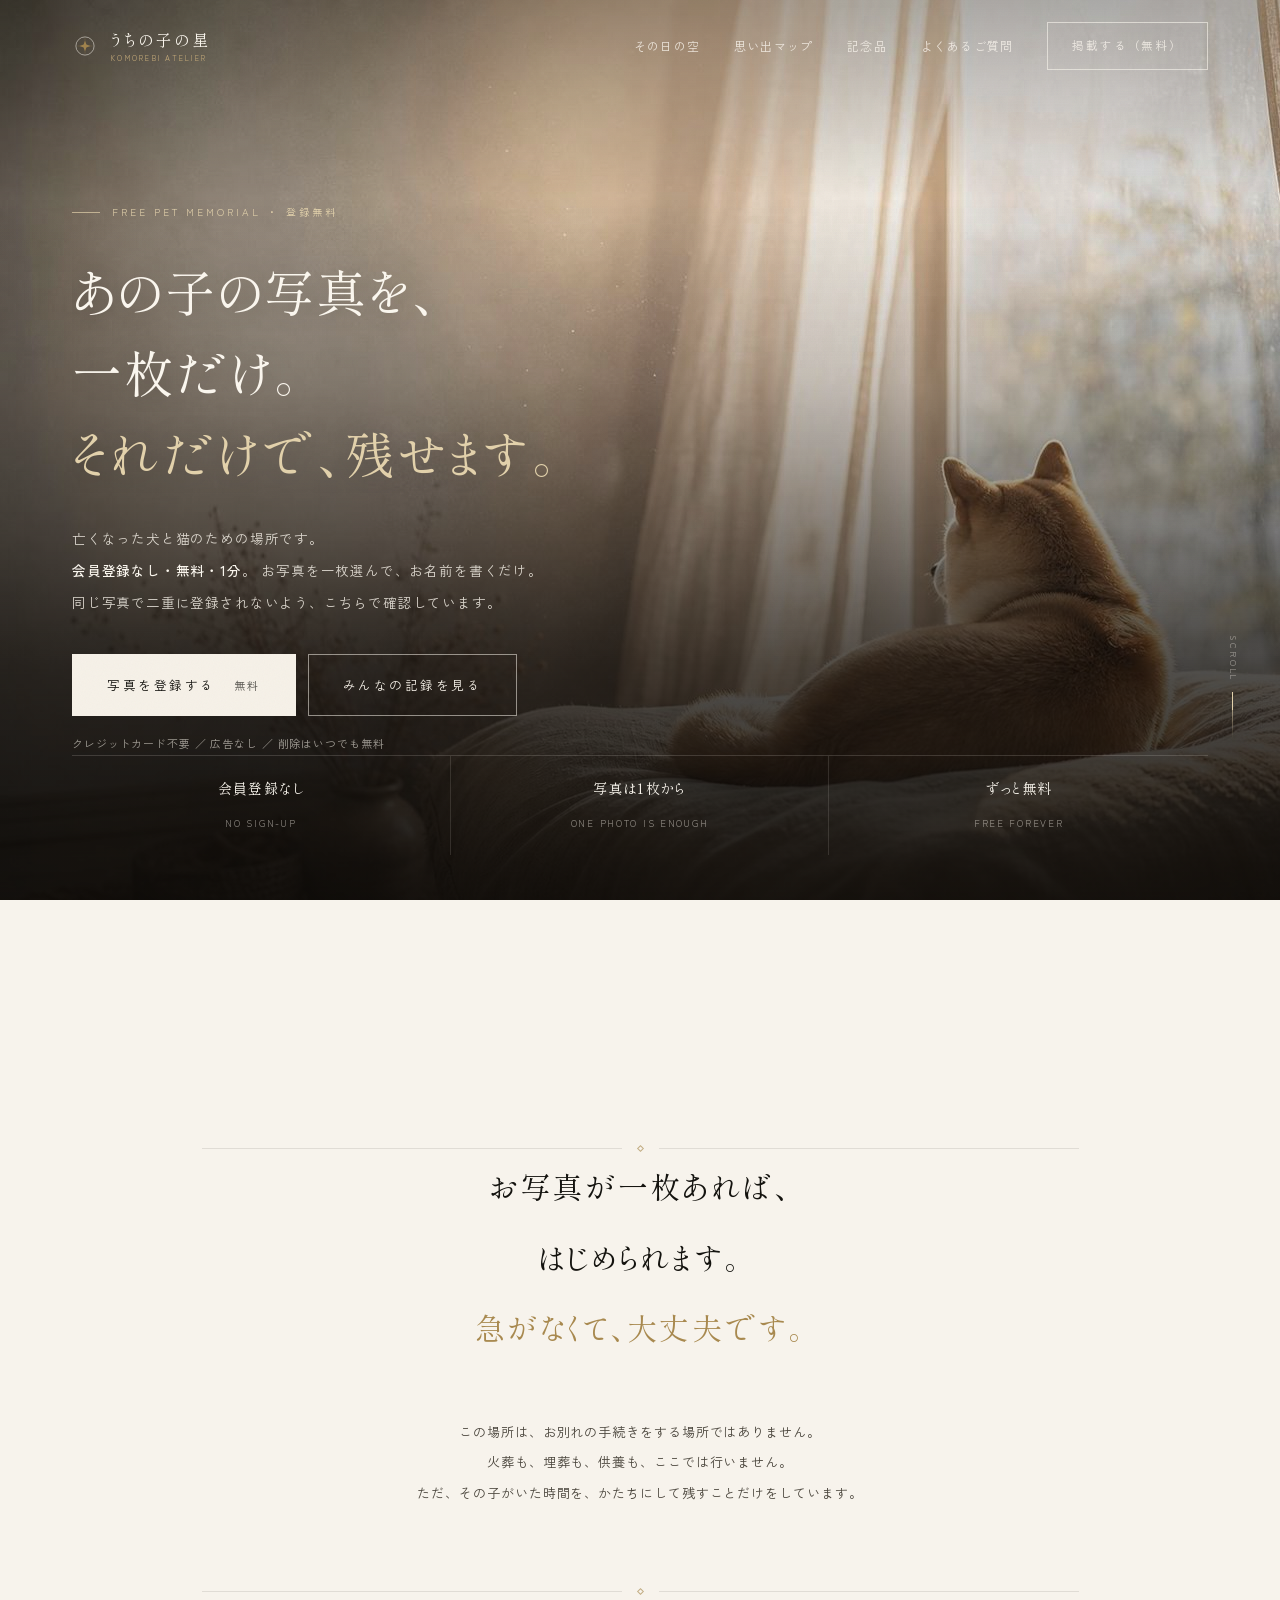
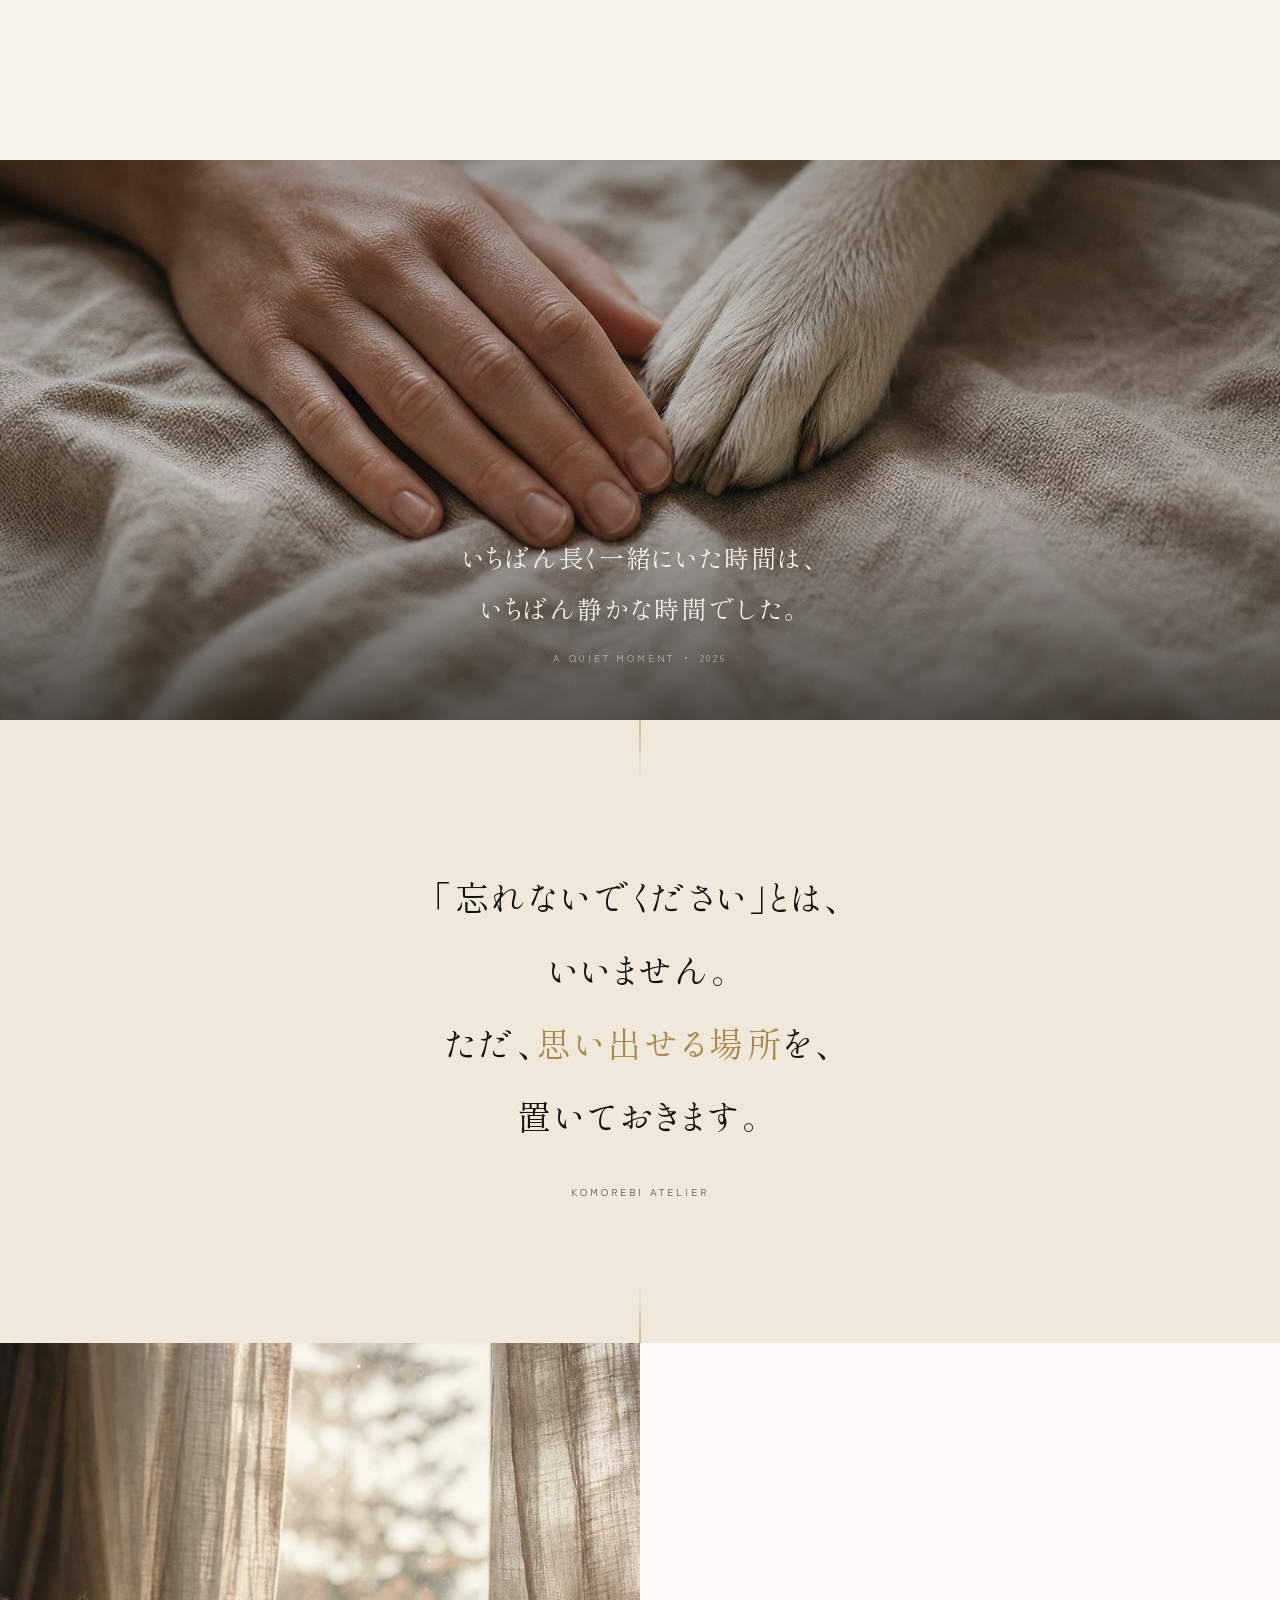
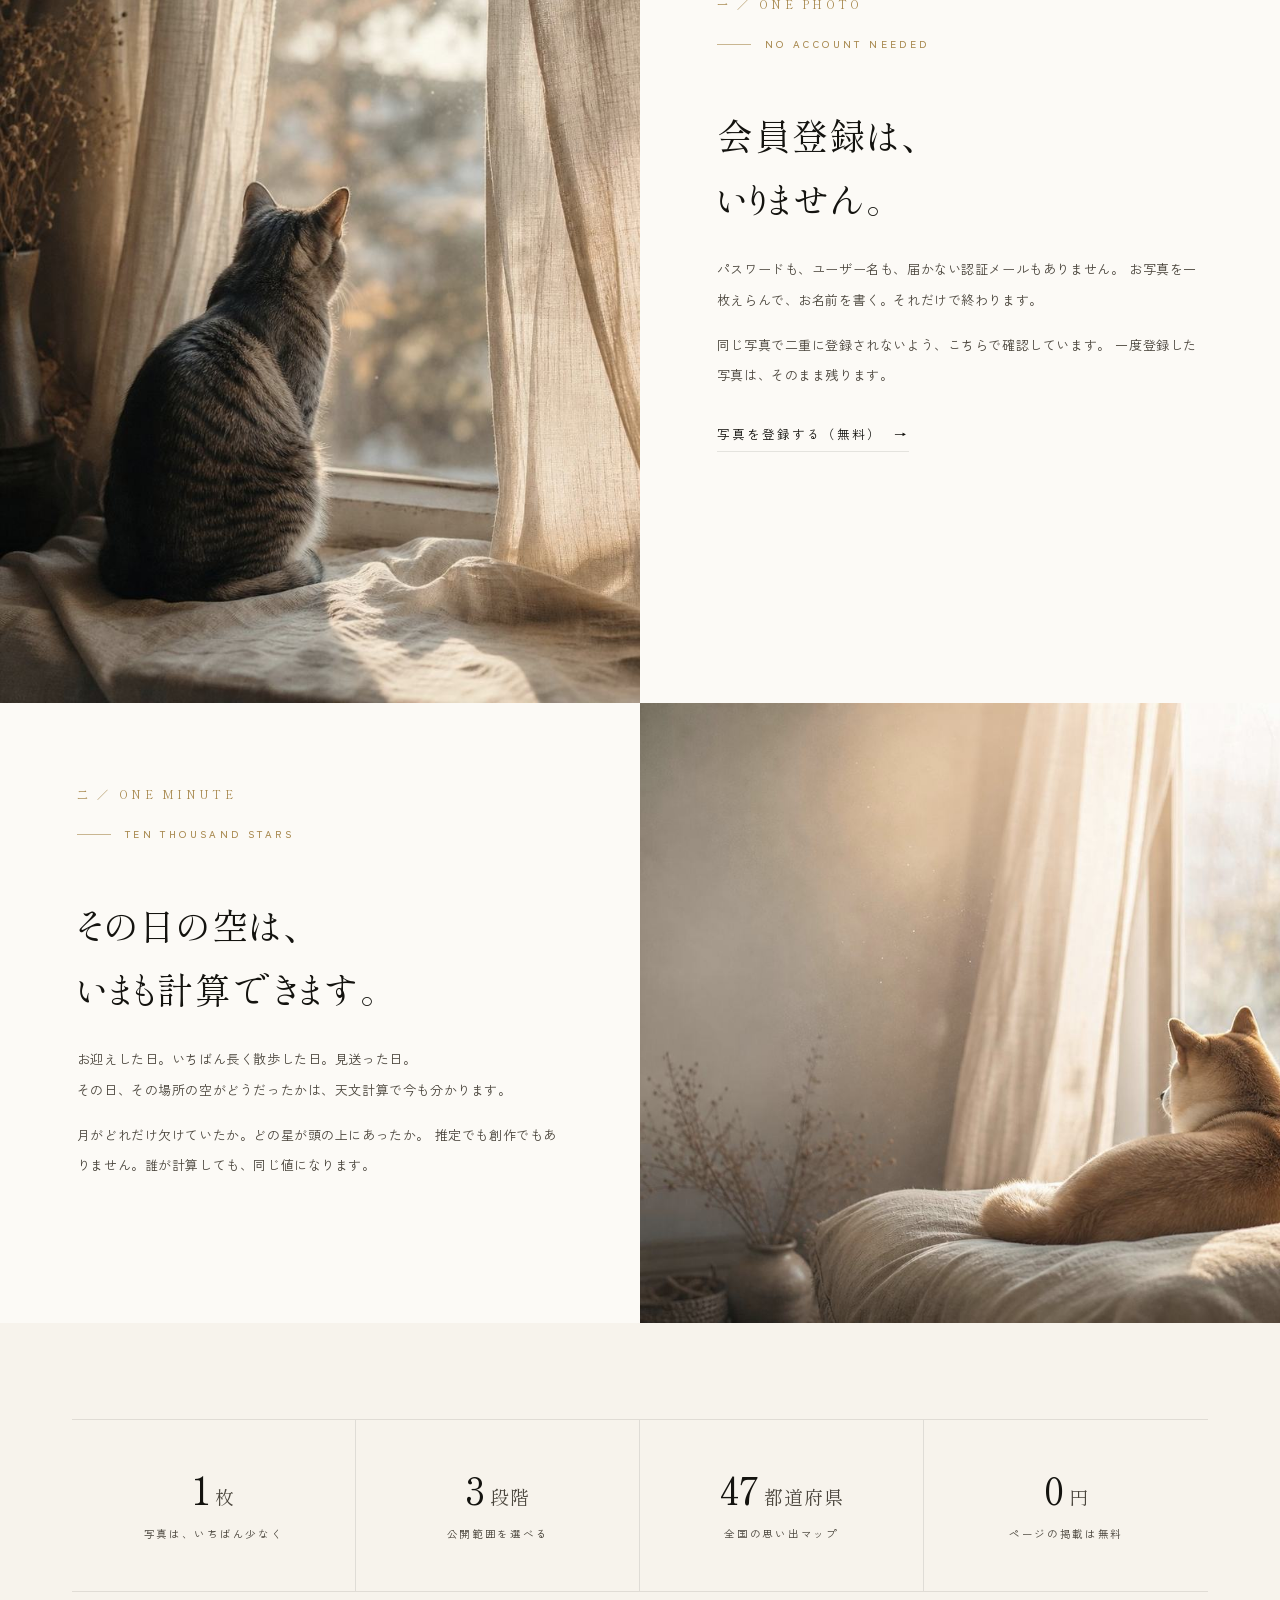
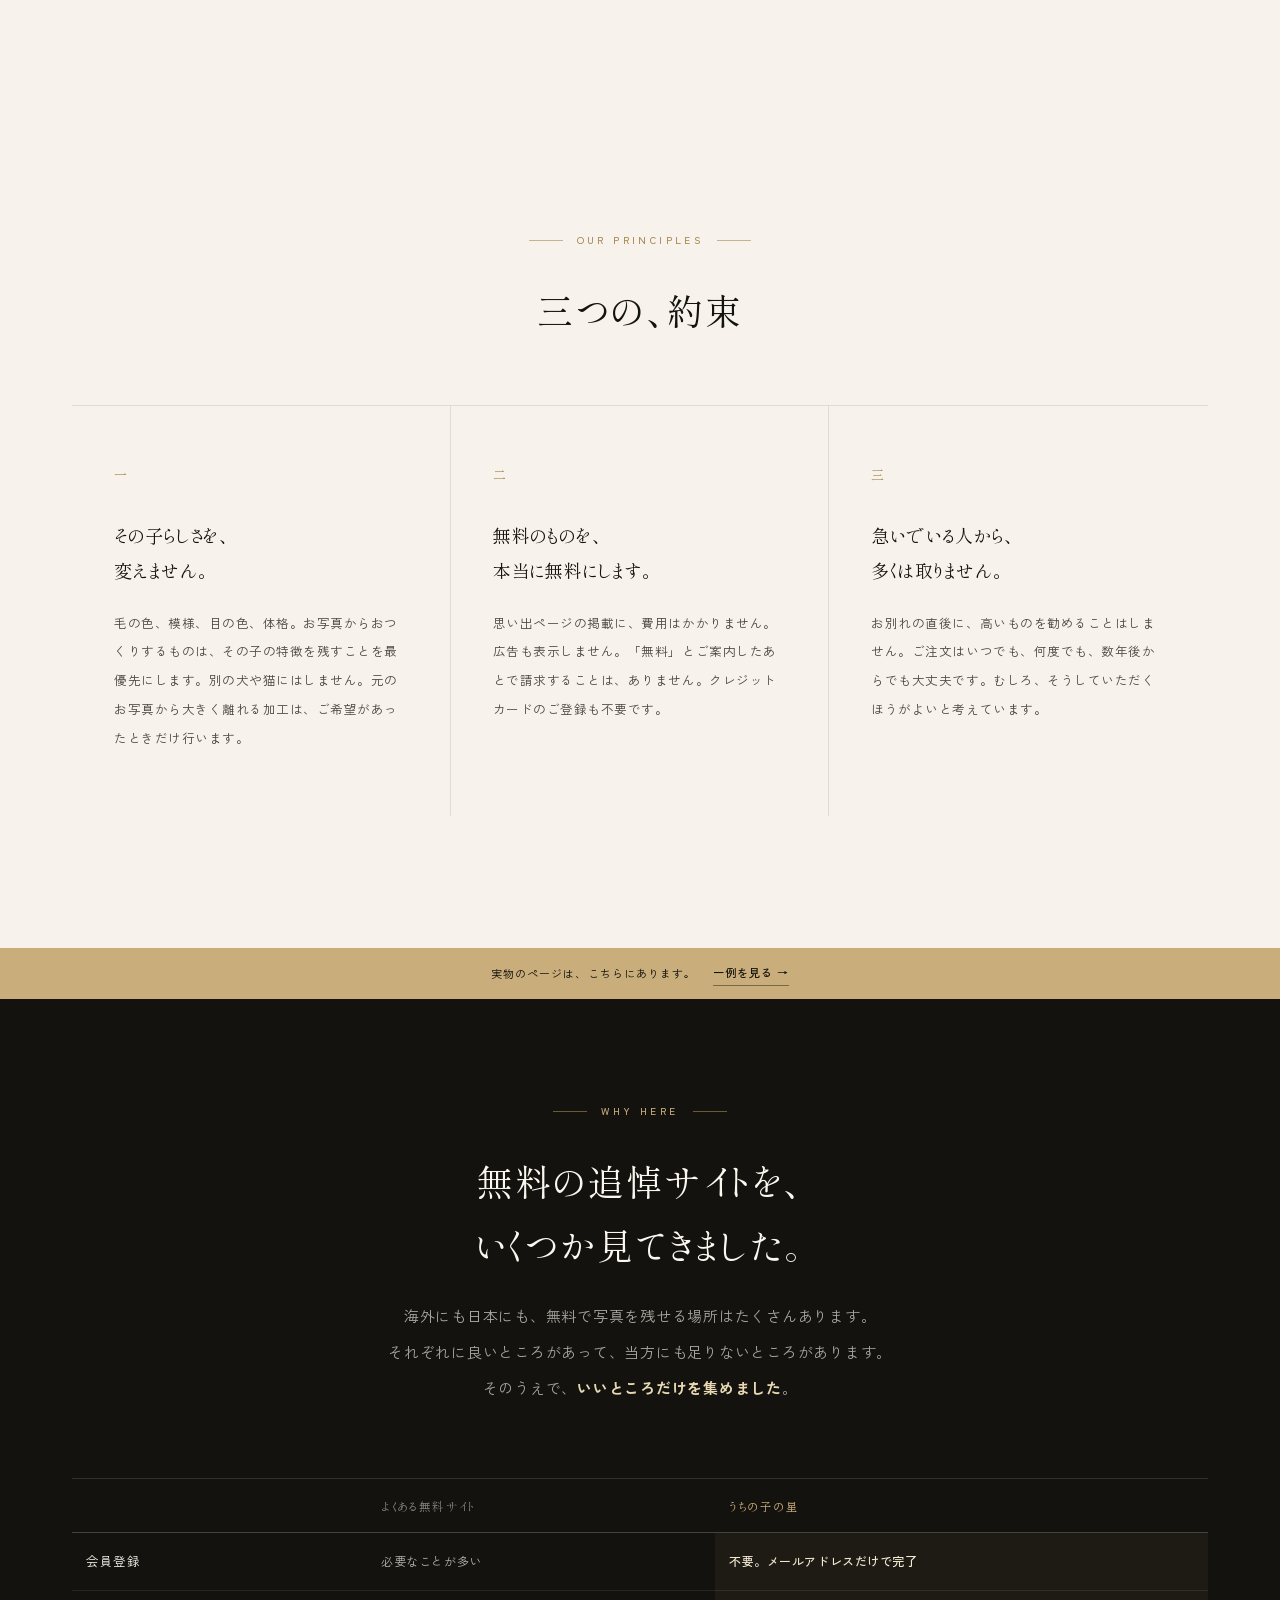
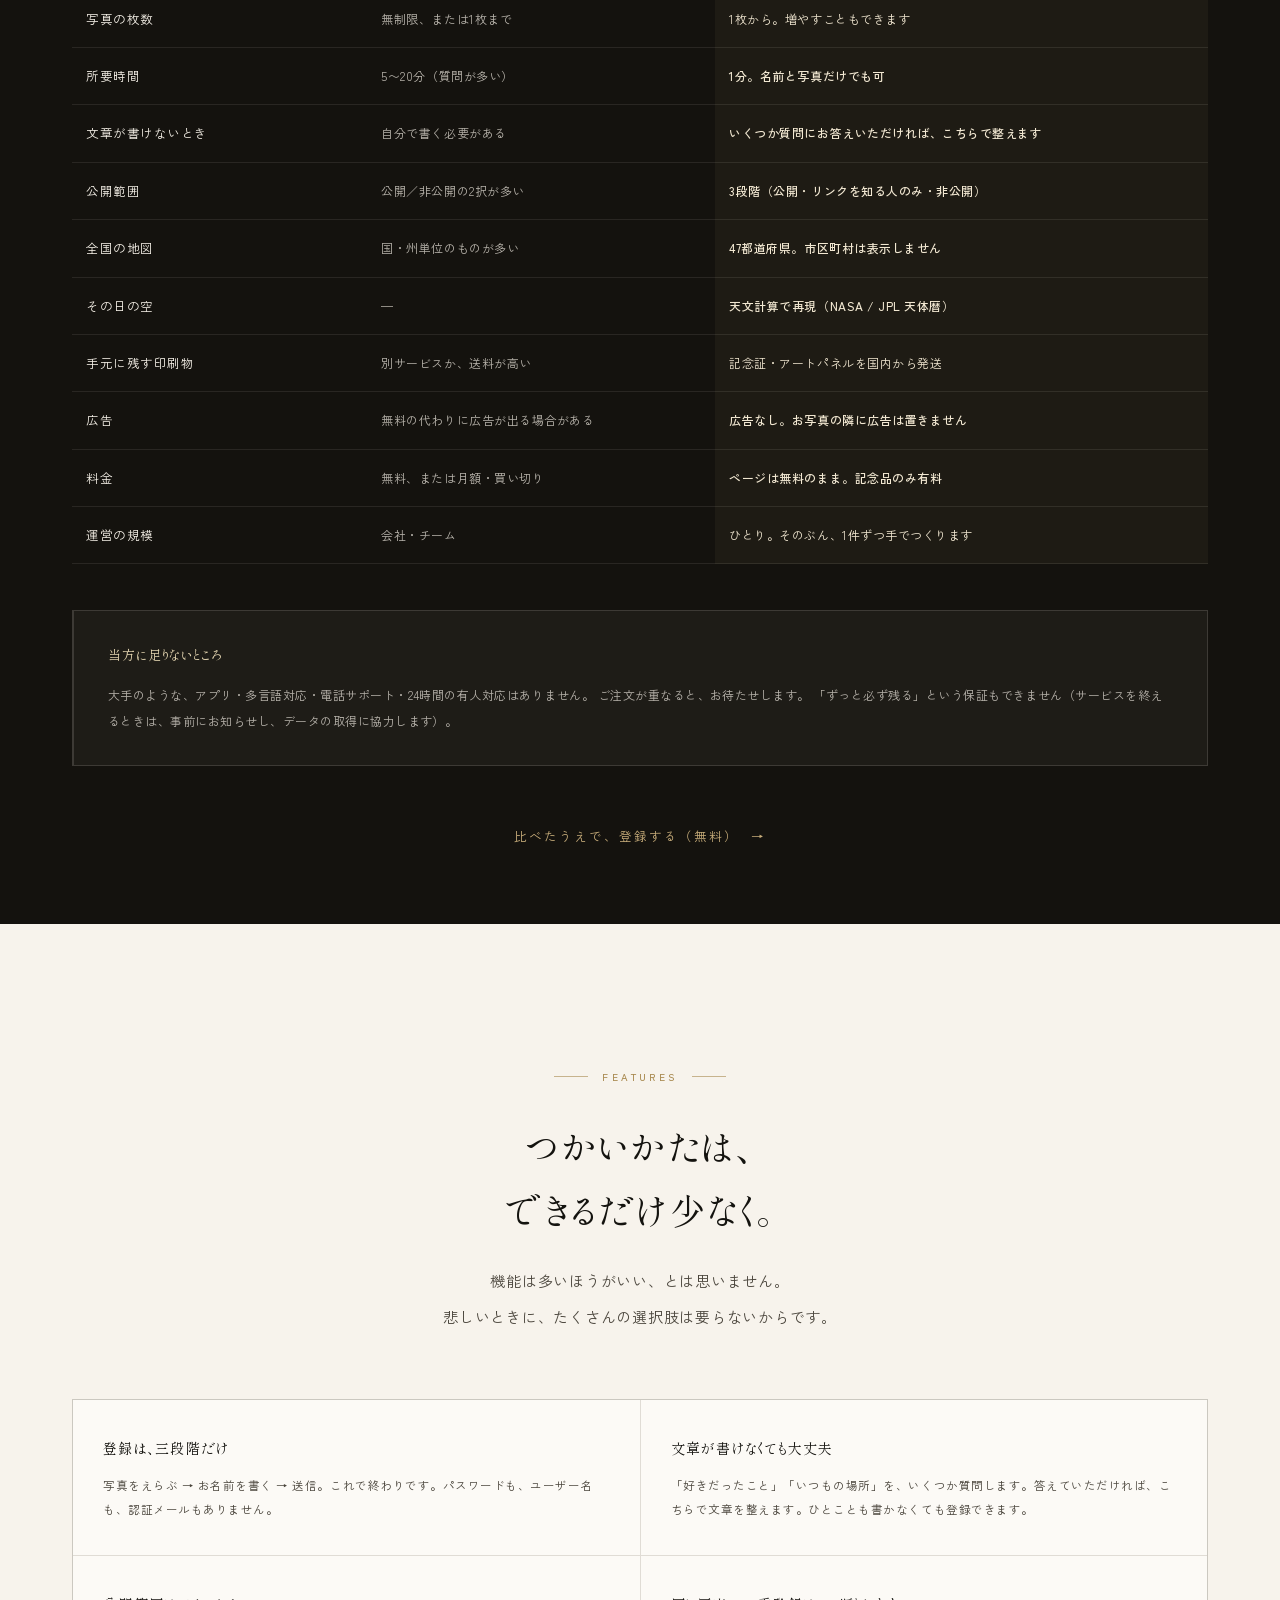
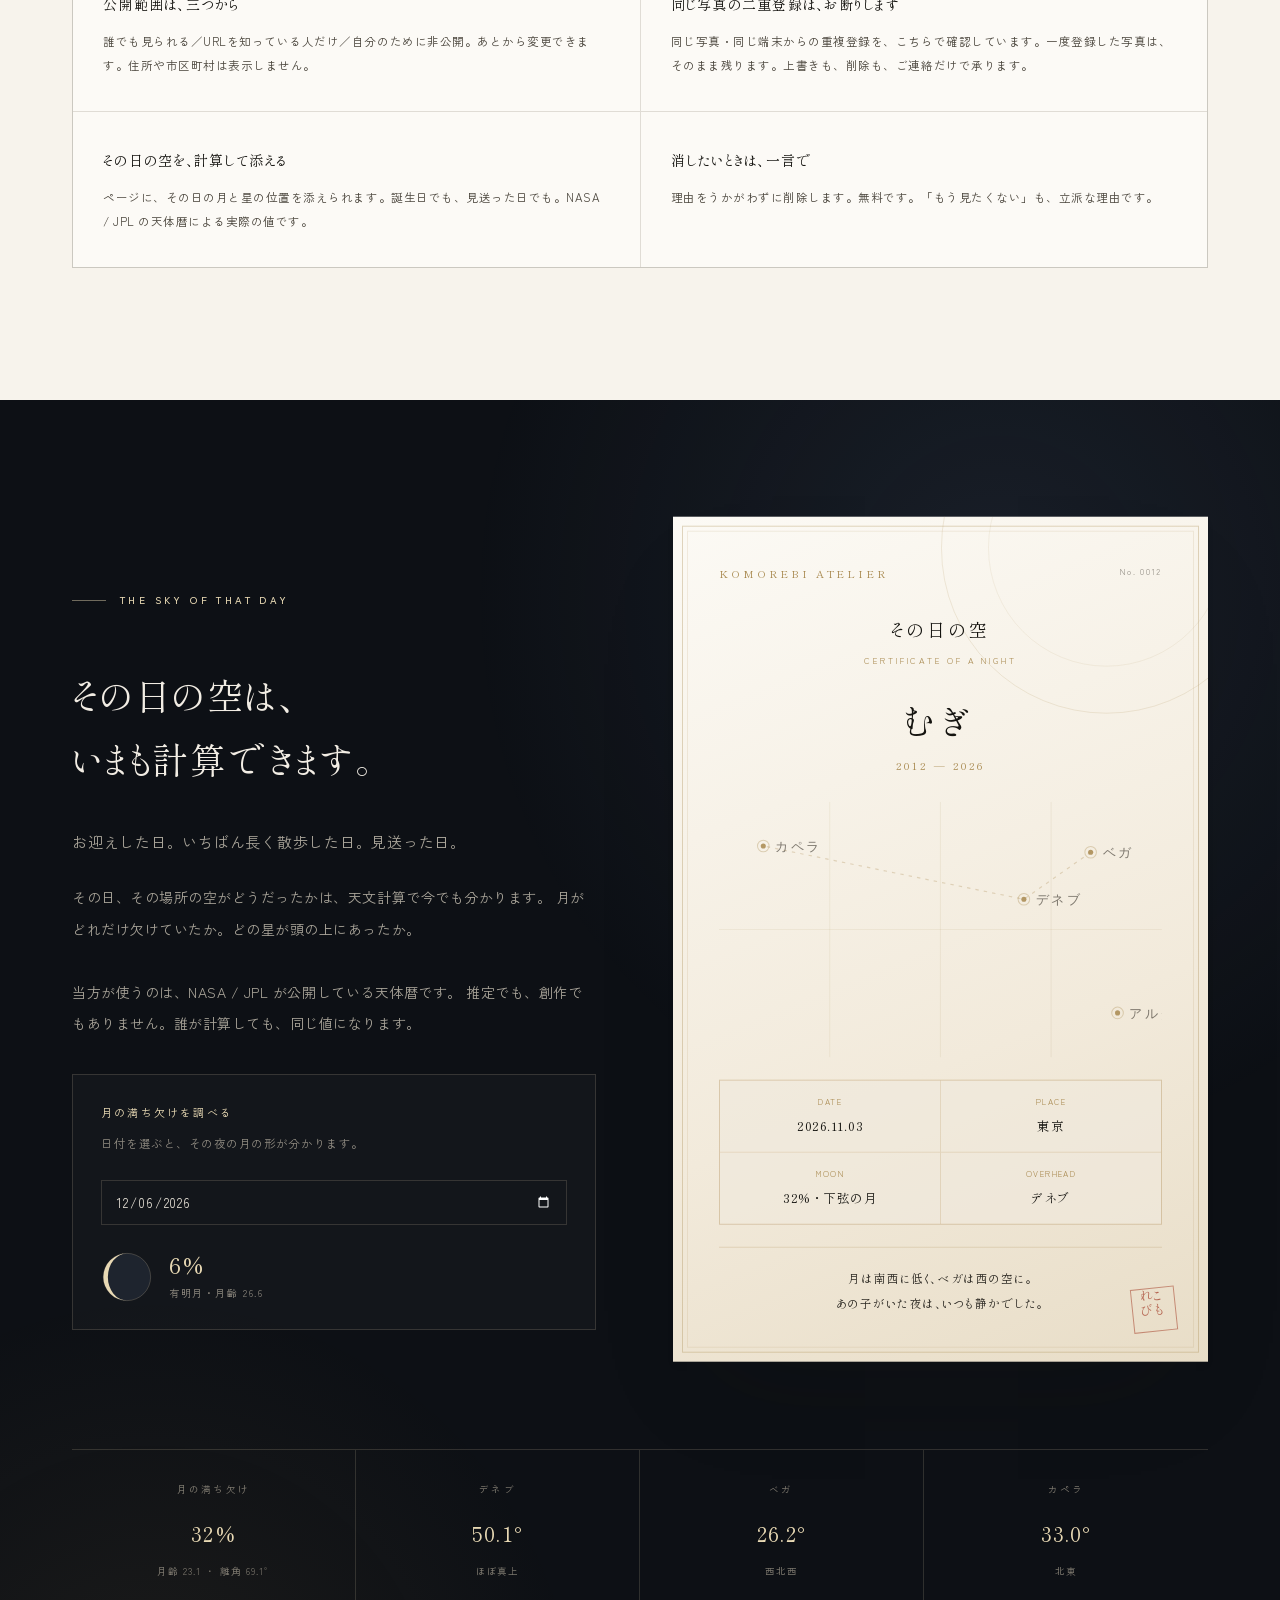
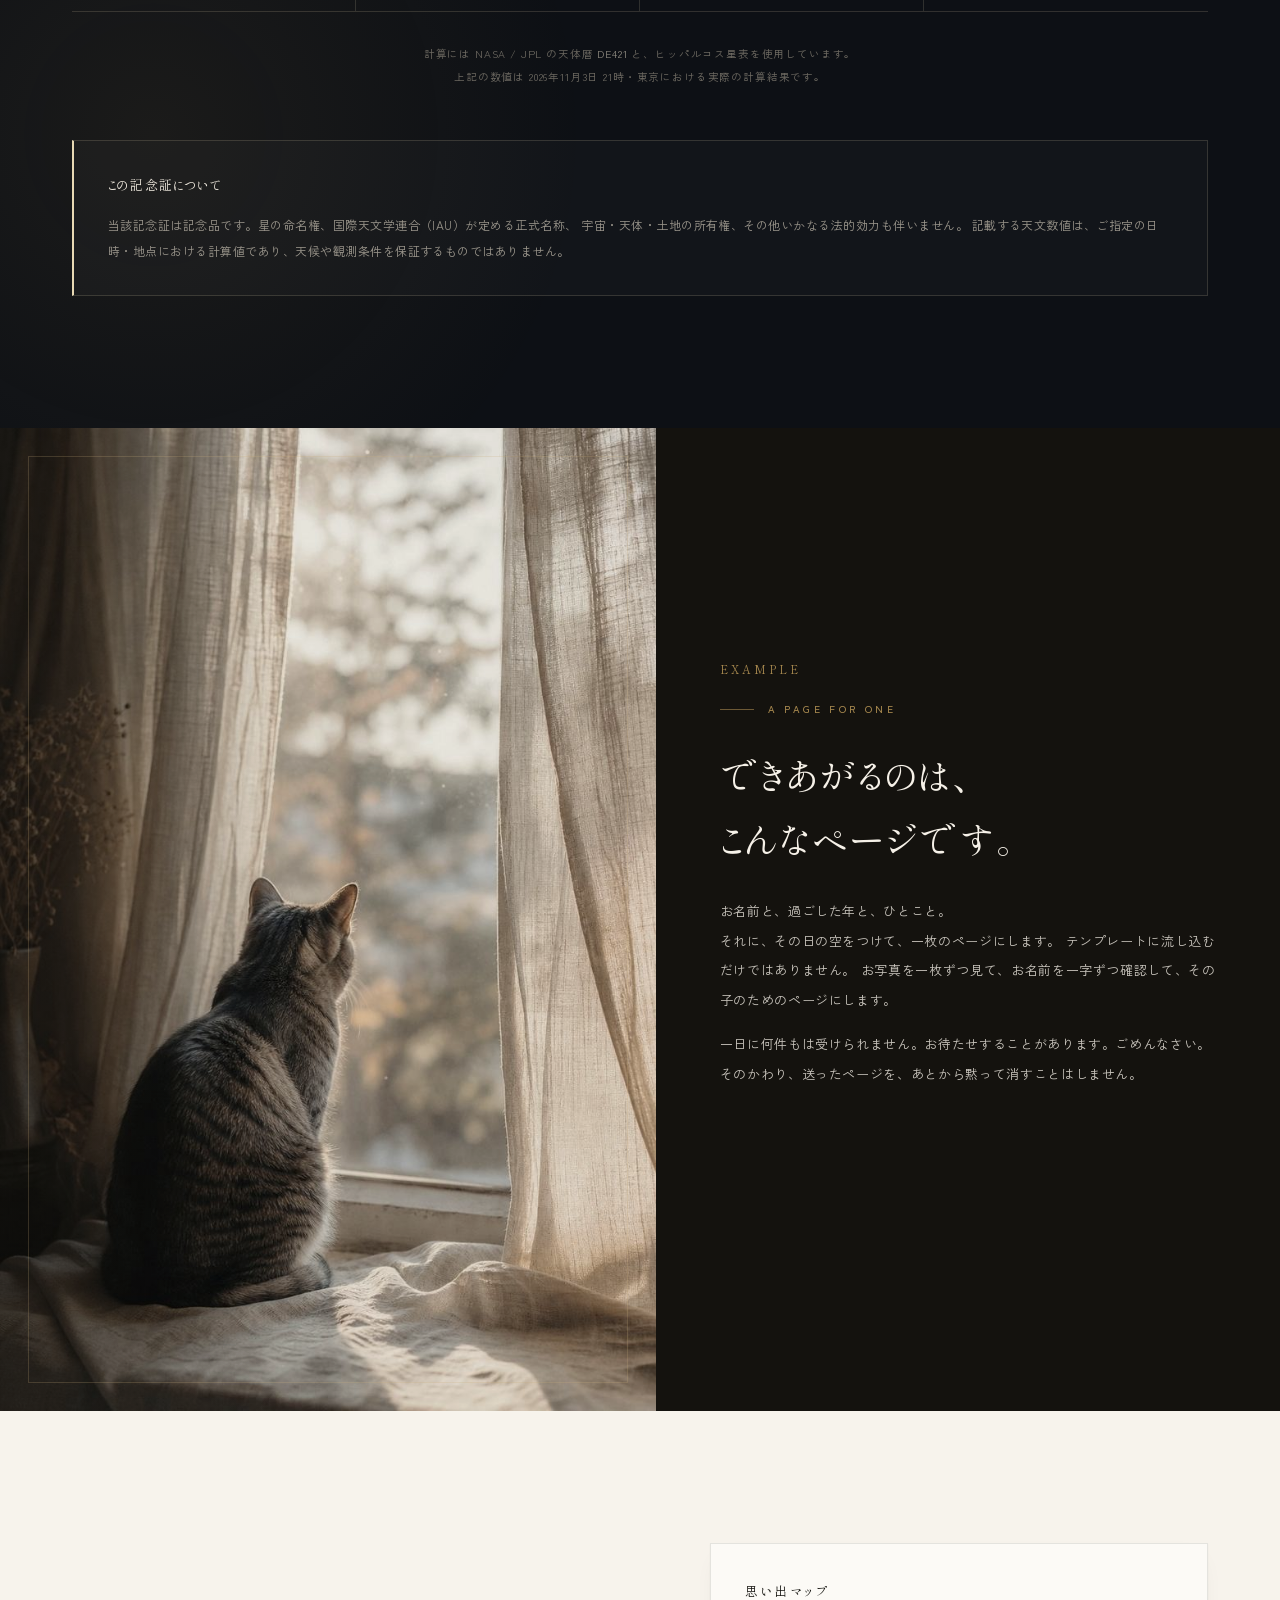
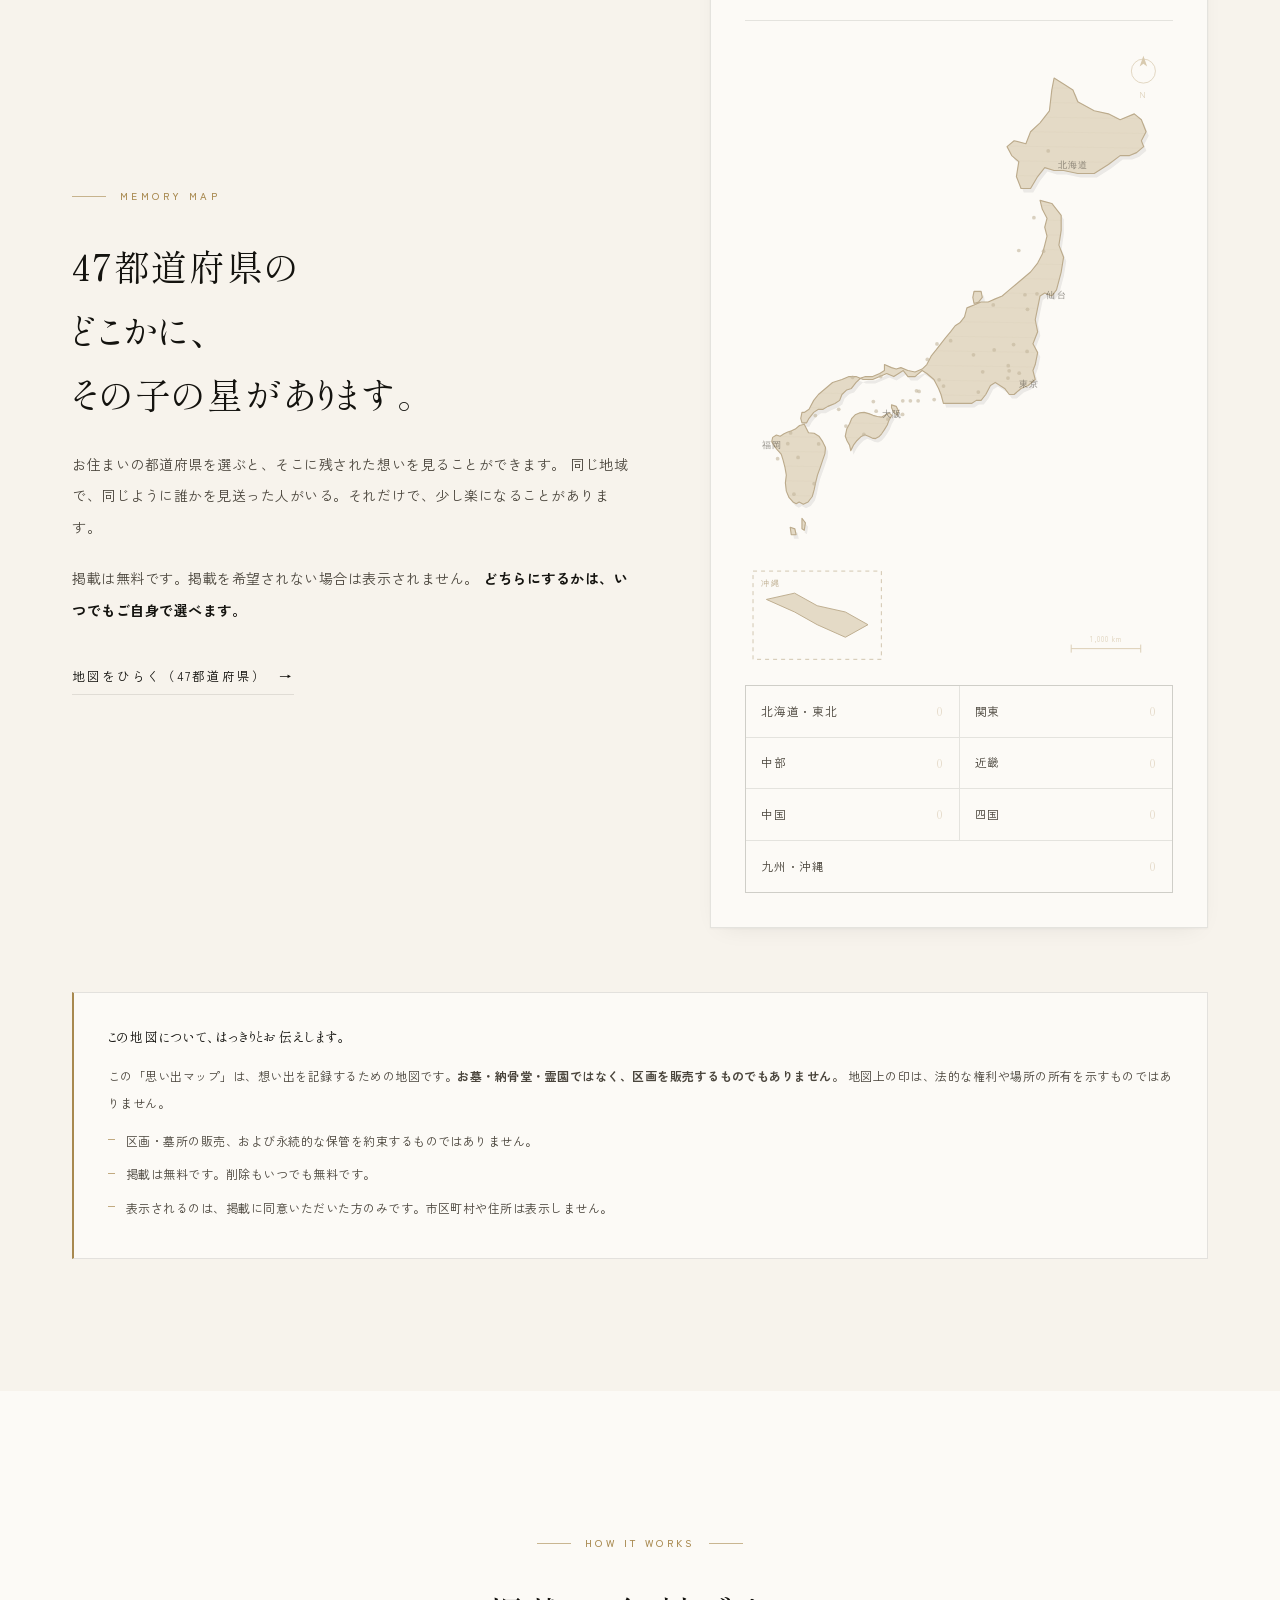
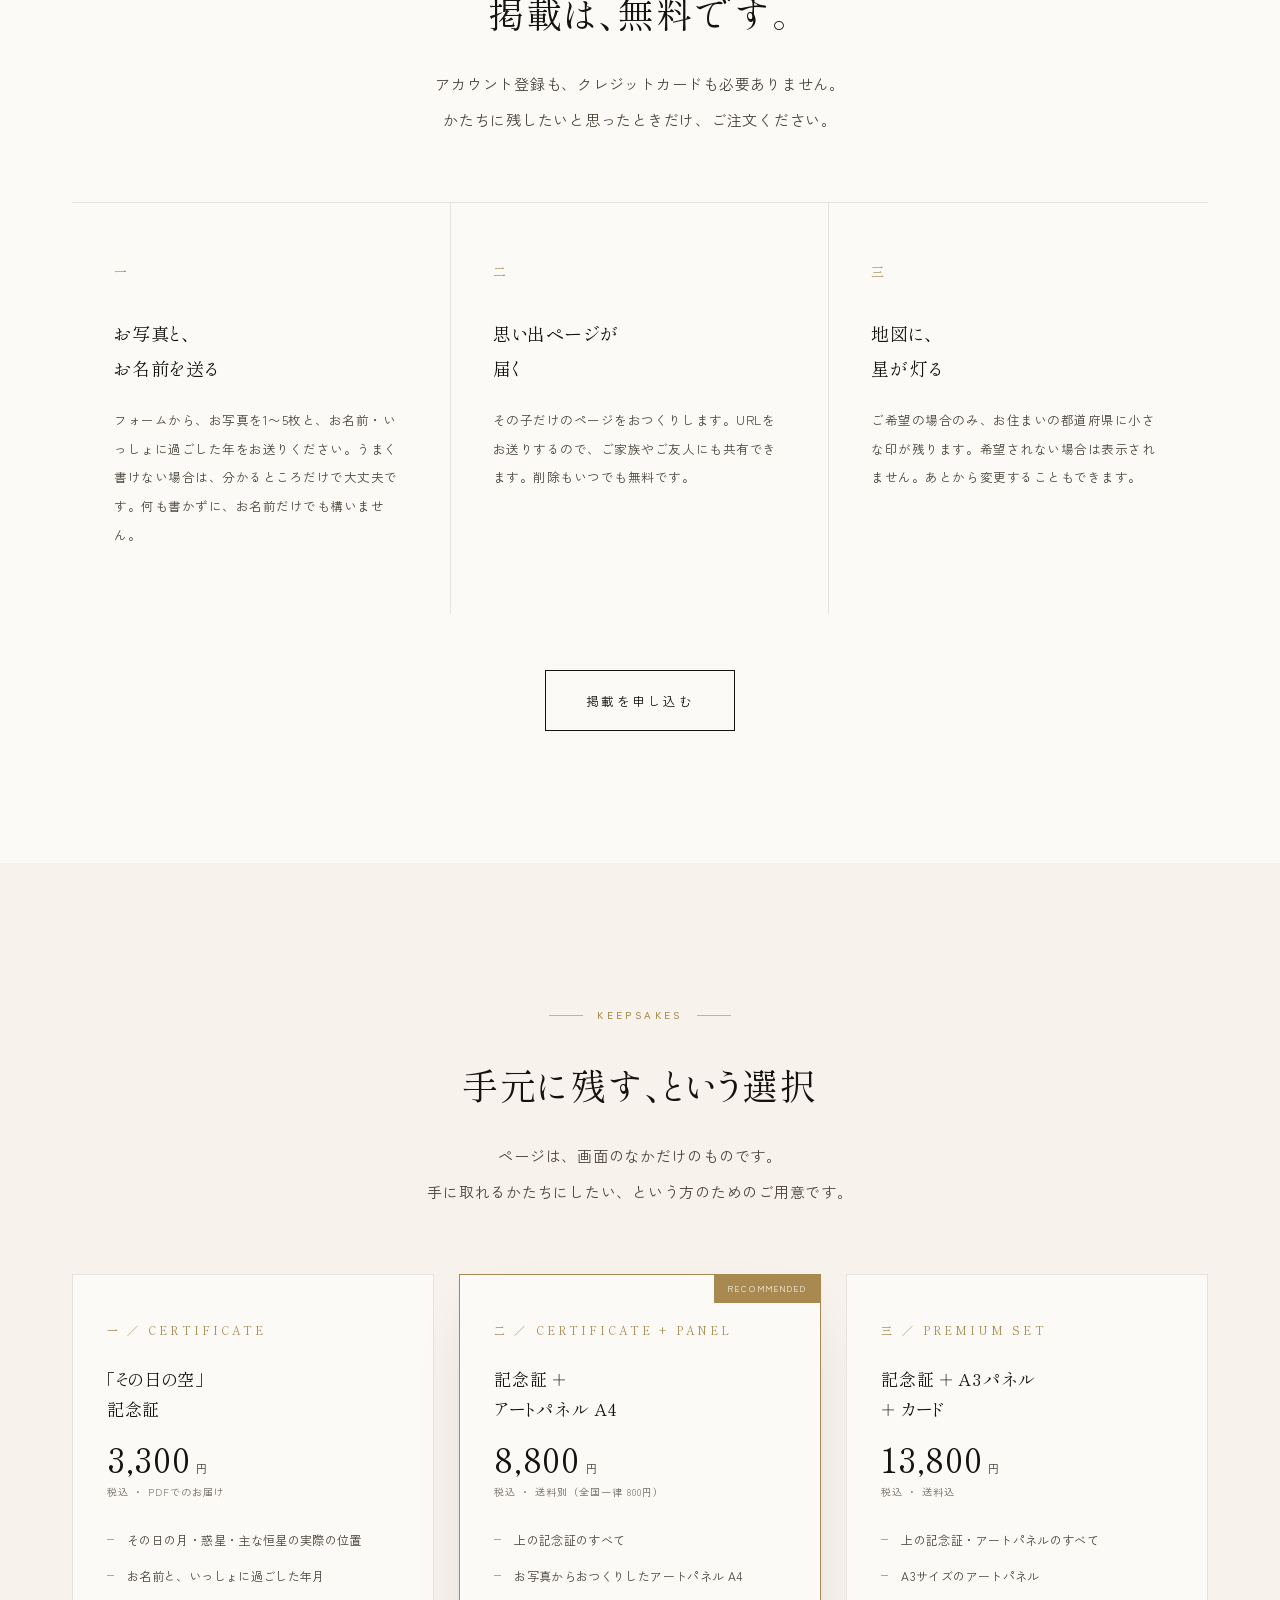
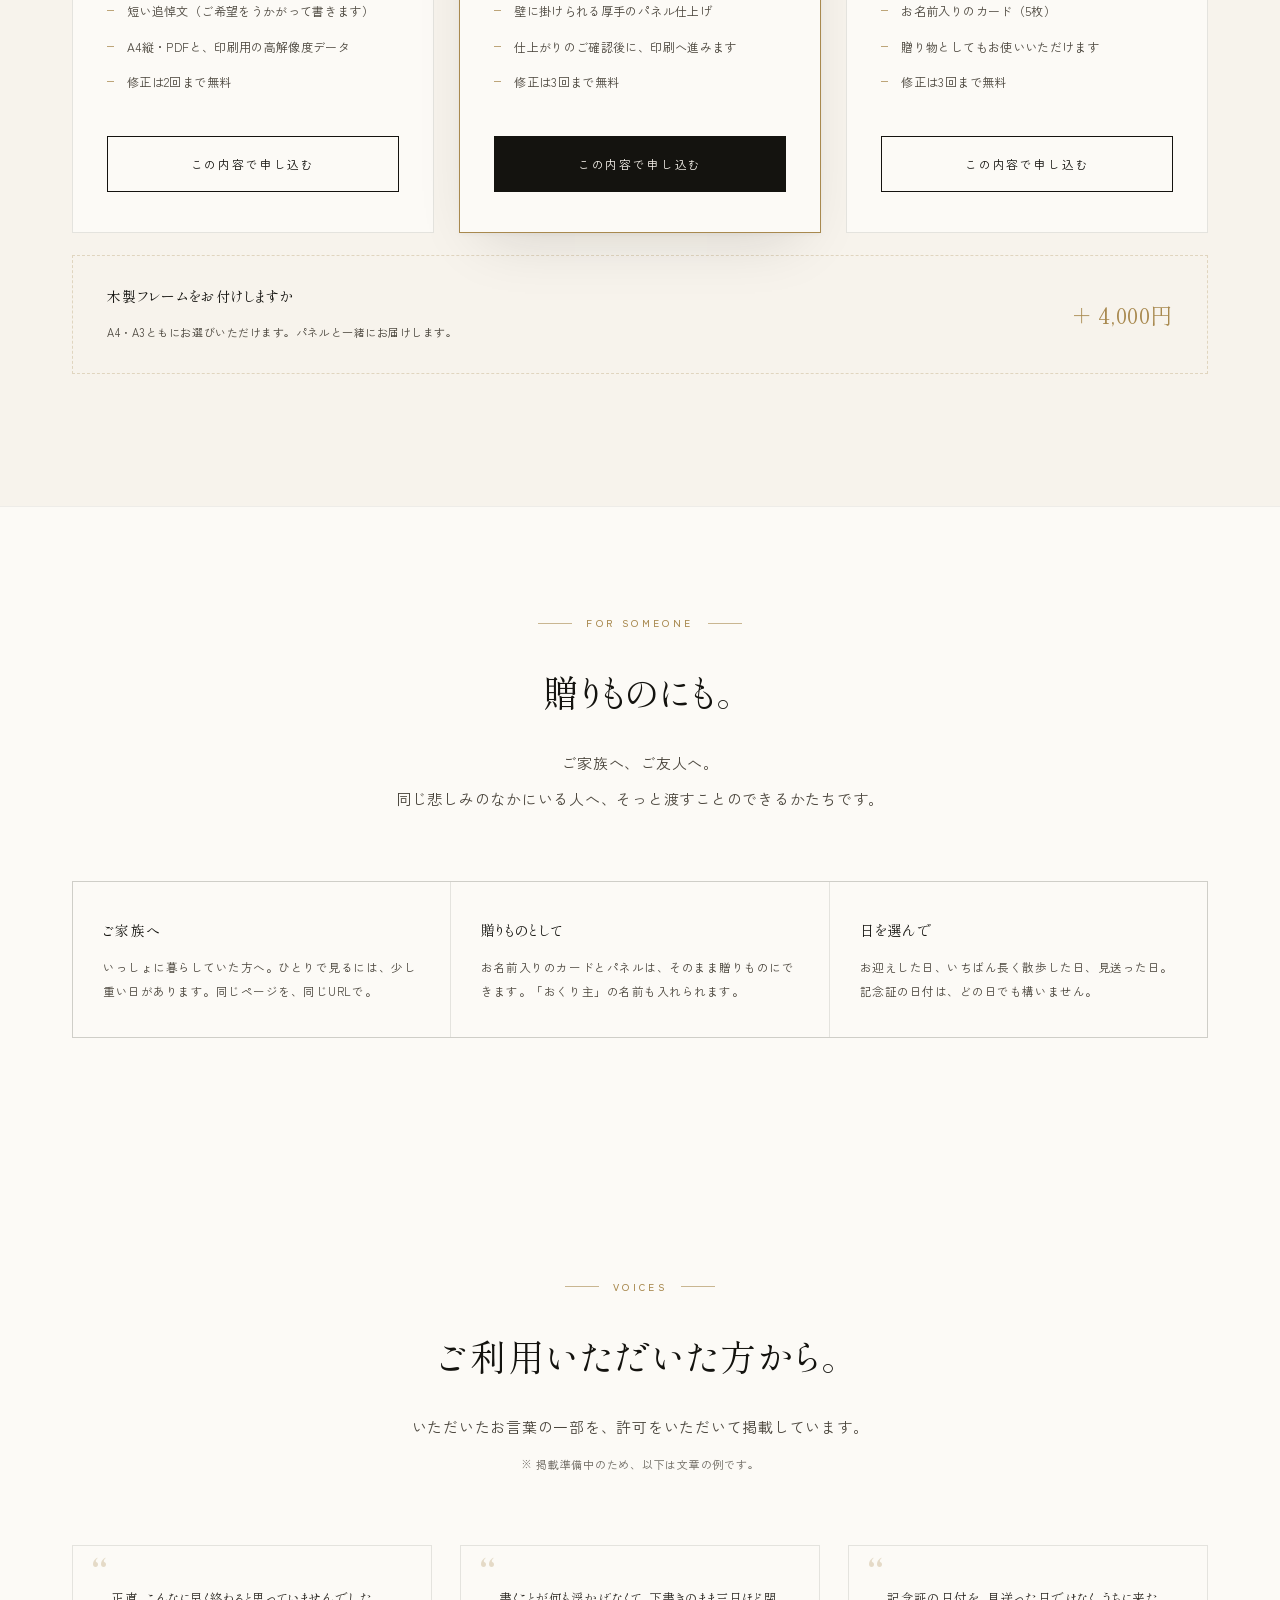
==== index.html @ f2a2ed65 "Add files via upload" ====
<!DOCTYPE html>
<html lang="ja">
<head>
<meta charset="UTF-8">
<meta name="viewport" content="width=device-width, initial-scale=1.0">
<title>うちの子の星｜こもれびアトリエ</title>
<meta name="description" content="亡くなった犬や猫のための、静かな記録の場所。思い出ページの掲載は無料です。その日その場所の空を天文計算で残す「その日の空」記念証と、アートパネルをおつくりしています。">
<meta property="og:title" content="うちの子の星｜こもれびアトリエ">
<meta property="og:description" content="いなくなってからも、その子のいた時間は消えません。">
<meta property="og:type" content="website">
<meta property="og:image" content="img/og.jpg">
<meta property="og:image:width" content="1200">
<meta property="og:image:height" content="630">
<meta name="twitter:card" content="summary_large_image">
<meta name="theme-color" content="#F7F3EC">
<link rel="preconnect" href="https://fonts.googleapis.com">
<link rel="preconnect" href="https://fonts.gstatic.com" crossorigin>
<link rel="stylesheet" href="https://fonts.googleapis.com/css2?family=Shippori+Mincho:wght@400;500;600&family=Zen+Kaku+Gothic+New:wght@300;400;500&display=swap">
<link rel="stylesheet" href="style.css">
</head>
<body>

<!-- ================= HEADER ================= -->
<header class="hdr" id="hdr">
  <div class="wrap hdr-in">
    <a class="mark" href="index.html" aria-label="うちの子の星 ホーム">
      <svg viewBox="0 0 32 32" fill="none" aria-hidden="true">
        <circle cx="16" cy="16" r="11.2" stroke="#14130F" stroke-width=".9" opacity=".55"/>
        <path d="M16 6.6v18.8M6.6 16h18.8" stroke="#A8894F" stroke-width=".7" opacity=".45"/>
        <path d="M16 9.4l1.7 4.9 4.9 1.7-4.9 1.7-1.7 4.9-1.7-4.9-4.9-1.7 4.9-1.7z"
              fill="#A8894F" opacity=".9"/>
      </svg>
      <span class="mark-tx">
        <span class="jp">うちの子の星</span>
        <span class="en">KOMOREBI ATELIER</span>
      </span>
    </a>

    <nav class="nav" id="nav">
      <a href="#sky">その日の空</a>
      <a href="#map">思い出マップ</a>
      <a href="#keepsakes">記念品</a>
      <a href="#faq">よくあるご質問</a>
      <a class="nav-cta" href="memory.html">掲載する（無料）</a>
    </nav>

    <button class="burger" id="burger" aria-label="メニュー" aria-expanded="false">
      <i></i><i></i>
    </button>
  </div>
</header>

<!-- ================= HERO ================= -->
<section class="hero3">
  <div class="hero3-media">
    <picture>
      <source media="(max-width:860px)" srcset="img/hero-mobile.jpg">
      <img src="img/hero-1600.jpg" alt="窓辺で外を見つめる柴犬" width="1600" height="900" fetchpriority="high">
    </picture>
  </div>

  <div class="hero3-scroll" aria-hidden="true">
    <span>SCROLL</span><i></i>
  </div>

  <div class="wrap hero3-in">
    <div class="hero3-txt">
      <span class="hero3-eyebrow">FREE PET MEMORIAL ・ 登録無料</span>

      <h1 class="hero3-h1">
        <span class="ln"><span>あの子の写真を、</span></span>
        <span class="ln"><span>一枚だけ。</span></span>
        <span class="ln"><span><em>それだけで、残せます。</em></span></span>
      </h1>

      <p class="hero3-sub">
        亡くなった犬と猫のための場所です。<br>
        <strong>会員登録なし・無料・1分</strong>。
        お写真を一枚選んで、お名前を書くだけ。<br>
        同じ写真で二重に登録されないよう、こちらで確認しています。
      </p>

      <div class="hero3-actions">
        <a class="btn solid" href="memory.html">写真を登録する<small style="font-size:11px;opacity:.7;margin-left:6px">無料</small></a>
        <a class="btn" href="#map">みんなの記録を見る</a>
      </div>

      <p class="hero3-note">
        クレジットカード不要 ／ 広告なし ／ 削除はいつでも無料
      </p>
    </div>

    <div class="hero3-strip">
      <div><b>会員登録なし</b><span>NO SIGN-UP</span></div>
      <div><b>写真は1枚から</b><span>ONE PHOTO IS ENOUGH</span></div>
      <div><b>ずっと無料</b><span>FREE FOREVER</span></div>
    </div>
  </div>
</section>

<!-- ================= STATEMENT ================= -->
<section class="statement">
  <div class="wrap">
    <div class="rule" data-rv><i></i></div>
    <p class="statement-tx" data-rv>
      お写真が一枚あれば、<br>
      はじめられます。<br>
      <em>急がなくて、大丈夫です。</em>
    </p>
    <p class="statement-note" data-rv="2">
      この場所は、お別れの手続きをする場所ではありません。<br>
      火葬も、埋葬も、供養も、ここでは行いません。<br>
      ただ、その子がいた時間を、かたちにして残すことだけをしています。
    </p>
    <div class="rule" data-rv="3"><i></i></div>
  </div>
</section>

<!-- ================= CINE ================= -->
<div class="cine">
  <img src="img/detail-1600.jpg" alt="手と、犬の前足" loading="lazy" width="1600" height="1066">
  <div class="cine-cap">
    <p class="q">いちばん長く一緒にいた時間は、<br>いちばん静かな時間でした。</p>
    <p class="s">A QUIET MOMENT ・ 2026</p>
  </div>
</div>

<!-- ================= QUOTE ================= -->
<section class="quote">
  <div class="wrap">
    <p class="quote-tx" data-rv>
      「忘れないでください」とは、<br>
      いいません。<br>
      ただ、<em>思い出せる場所</em>を、<br>
      置いておきます。
    </p>
    <div class="quote-by" data-rv="2">KOMOREBI ATELIER</div>
  </div>
</section>

<!-- ================= EDIT 01 ================= -->
<section class="edit">
  <div class="edit-media">
    <img src="img/cat-800.jpg" alt="窓辺に座る猫" loading="lazy" width="800" height="1200">
  </div>
  <div class="edit-txt">
    <div class="edit-num" data-rv>一 ／ ONE PHOTO</div>
    <span class="lbl" data-rv>NO ACCOUNT NEEDED</span>
    <h2 class="h2" style="margin-top:24px" data-rv="2">会員登録は、<br>いりません。</h2>
    <p data-rv="3">
      パスワードも、ユーザー名も、届かない認証メールもありません。
      お写真を一枚えらんで、お名前を書く。それだけで終わります。
    </p>
    <p data-rv="3">
      同じ写真で二重に登録されないよう、こちらで確認しています。
      一度登録した写真は、そのまま残ります。
    </p>
    <a class="tlink" href="memory.html" data-rv="4">写真を登録する（無料）<span class="ar">→</span></a>
  </div>
</section>

<!-- ================= EDIT 02 ================= -->
<section class="edit rev">
  <div class="edit-media">
    <img src="img/hero-1600.jpg" alt="窓辺でくつろぐ犬" loading="lazy" width="1600" height="900">
  </div>
  <div class="edit-txt">
    <div class="edit-num" data-rv>二 ／ ONE MINUTE</div>
    <span class="lbl" data-rv>TEN THOUSAND STARS</span>
    <h2 class="h2" style="margin-top:24px" data-rv="2">その日の空は、<br>いまも計算できます。</h2>
    <p data-rv="3">
      お迎えした日。いちばん長く散歩した日。見送った日。<br>
      その日、その場所の空がどうだったかは、天文計算で今も分かります。
    </p>
    <p data-rv="3">
      月がどれだけ欠けていたか。どの星が頭の上にあったか。
      推定でも創作でもありません。誰が計算しても、同じ値になります。
    </p>
    <a class="tlink" href="#sky" data-rv="4">その日の空について<span class="ar">→</span></a>
  </div>
</section>

<!-- ================= STATS ================= -->
<section class="sec tight-p">
  <div class="wrap">
    <div class="stats4" data-rv>
      <div><b>1<em>枚</em></b><span>写真は、いちばん少なく</span></div>
      <div><b>3<em>段階</em></b><span>公開範囲を選べる</span></div>
      <div><b>47<em>都道府県</em></b><span>全国の思い出マップ</span></div>
      <div><b>0<em>円</em></b><span>ページの掲載は無料</span></div>
    </div>
  </div>
</section>

<!-- ================= PRINCIPLES ================= -->
<section class="sec">
  <div class="wrap">
    <div class="sec-head center" data-rv>
      <span class="lbl center">OUR PRINCIPLES</span>
      <h2 class="h2">三つの、約束</h2>
    </div>

    <div class="principles">
      <div class="pr" data-rv>
        <span class="kanji-num">一</span>
        <h3>その子らしさを、<br>変えません。</h3>
        <p>毛の色、模様、目の色、体格。お写真からおつくりするものは、その子の特徴を残すことを最優先にします。別の犬や猫にはしません。元のお写真から大きく離れる加工は、ご希望があったときだけ行います。</p>
      </div>
      <div class="pr" data-rv="2">
        <span class="kanji-num">二</span>
        <h3>無料のものを、<br>本当に無料にします。</h3>
        <p>思い出ページの掲載に、費用はかかりません。広告も表示しません。「無料」とご案内したあとで請求することは、ありません。クレジットカードのご登録も不要です。</p>
      </div>
      <div class="pr" data-rv="3">
        <span class="kanji-num">三</span>
        <h3>急いでいる人から、<br>多くは取りません。</h3>
        <p>お別れの直後に、高いものを勧めることはしません。ご注文はいつでも、何度でも、数年後からでも大丈夫です。むしろ、そうしていただくほうがよいと考えています。</p>
      </div>
    </div>
  </div>
</section>

<!-- ================= WHY / COMPARE ================= -->
<section class="cmp-sec" id="why">
  <div class="cmp-band">実物のページは、こちらにあります。<a href="memory/mugi.html">一例を見る →</a></div>
  <div class="wrap">
    <div class="sec-head center" data-rv style="padding-top:clamp(56px,8vw,92px)">
      <span class="lbl center">WHY HERE</span>
      <h2 class="h2">無料の追悼サイトを、<br>いくつか見てきました。</h2>
      <p class="lead" style="margin-top:22px">
        海外にも日本にも、無料で写真を残せる場所はたくさんあります。<br>
        それぞれに良いところがあって、当方にも足りないところがあります。<br>
        そのうえで、<strong>いいところだけを集めました</strong>。
      </p>
    </div>

    <div style="overflow-x:auto" data-rv>
      <table class="cmp">
        <thead>
          <tr>
            <th style="width:26%"></th>
            <th><span class="th-other">よくある無料サイト</span></th>
            <th class="us"><span class="th-us">うちの子の星</span></th>
          </tr>
        </thead>
        <tbody>
          <tr>
            <td>会員登録</td>
            <td class="no other">必要なことが多い</td>
            <td class="us yes">不要。メールアドレスだけで完了</td>
          </tr>
          <tr>
            <td>写真の枚数</td>
            <td class="other">無制限、または1枚まで</td>
            <td class="us">1枚から。増やすこともできます</td>
          </tr>
          <tr>
            <td>所要時間</td>
            <td class="other">5〜20分（質問が多い）</td>
            <td class="us yes">1分。名前と写真だけでも可</td>
          </tr>
          <tr>
            <td>文章が書けないとき</td>
            <td class="other">自分で書く必要がある</td>
            <td class="us yes">いくつか質問にお答えいただければ、こちらで整えます</td>
          </tr>
          <tr>
            <td>公開範囲</td>
            <td class="other">公開／非公開の2択が多い</td>
            <td class="us yes">3段階（公開・リンクを知る人のみ・非公開）</td>
          </tr>
          <tr>
            <td>全国の地図</td>
            <td class="other">国・州単位のものが多い</td>
            <td class="us yes">47都道府県。市区町村は表示しません</td>
          </tr>
          <tr>
            <td>その日の空</td>
            <td class="no other">—</td>
            <td class="us yes">天文計算で再現（NASA / JPL 天体暦）</td>
          </tr>
          <tr>
            <td>手元に残す印刷物</td>
            <td class="other">別サービスか、送料が高い</td>
            <td class="us">記念証・アートパネルを国内から発送</td>
          </tr>
          <tr>
            <td>広告</td>
            <td class="other">無料の代わりに広告が出る場合がある</td>
            <td class="us yes">広告なし。お写真の隣に広告は置きません</td>
          </tr>
          <tr>
            <td>料金</td>
            <td class="other">無料、または月額・買い切り</td>
            <td class="us yes">ページは無料のまま。記念品のみ有料</td>
          </tr>
          <tr>
            <td>運営の規模</td>
            <td class="other">会社・チーム</td>
            <td>ひとり。そのぶん、1件ずつ手でつくります</td>
          </tr>
        </tbody>
      </table>
    </div>

    <div class="notice" style="margin-top:46px" data-rv="2">
      <strong>当方に足りないところ</strong>
      大手のような、アプリ・多言語対応・電話サポート・24時間の有人対応はありません。
      ご注文が重なると、お待たせします。
      「ずっと必ず残る」という保証もできません（サービスを終えるときは、事前にお知らせし、データの取得に協力します）。
    </div>
    <div class="cmp-foot"><a class="tlink" href="memory.html">比べたうえで、登録する（無料）<span class="ar">→</span></a></div>
  </div>
</section>

<!-- ================= FEATURES ================= -->
<section class="sec">
  <div class="wrap">
    <div class="sec-head center" data-rv>
      <span class="lbl center">FEATURES</span>
      <h2 class="h2">つかいかたは、<br>できるだけ少なく。</h2>
      <p class="lead" style="margin-top:22px">
        機能は多いほうがいい、とは思いません。<br>
        悲しいときに、たくさんの選択肢は要らないからです。
      </p>
    </div>

    <div class="gift" data-rv style="grid-template-columns:repeat(2,1fr)">
      <div>
        <h4>登録は、三段階だけ</h4>
        <p>写真をえらぶ → お名前を書く → 送信。これで終わりです。パスワードも、ユーザー名も、認証メールもありません。</p>
      </div>
      <div>
        <h4>文章が書けなくても大丈夫</h4>
        <p>「好きだったこと」「いつもの場所」を、いくつか質問します。答えていただければ、こちらで文章を整えます。ひとことも書かなくても登録できます。</p>
      </div>
      <div>
        <h4>公開範囲は、三つから</h4>
        <p>誰でも見られる／URLを知っている人だけ／自分のために非公開。あとから変更できます。住所や市区町村は表示しません。</p>
      </div>
      <div>
        <h4>同じ写真の二重登録は、お断りします</h4>
        <p>同じ写真・同じ端末からの重複登録を、こちらで確認しています。一度登録した写真は、そのまま残ります。上書きも、削除も、ご連絡だけで承ります。</p>
      </div>
      <div>
        <h4>その日の空を、計算して添える</h4>
        <p>ページに、その日の月と星の位置を添えられます。誕生日でも、見送った日でも。NASA / JPL の天体暦による実際の値です。</p>
      </div>
      <div>
        <h4>消したいときは、一言で</h4>
        <p>理由をうかがわずに削除します。無料です。「もう見たくない」も、立派な理由です。</p>
      </div>
    </div>
  </div>
</section>

<!-- ================= SKY ================= -->
<section class="sec sky" id="sky">
  <div class="wrap sky-in">

    <div class="sky-grid">
      <div data-rv>
        <div class="sec-head" style="margin-bottom:34px">
          <span class="lbl on-dark">THE SKY OF THAT DAY</span>
          <h2 class="h2" style="margin-top:26px">その日の空は、<br>いまも計算できます。</h2>
        </div>
        <p class="lead" style="margin-bottom:22px">
          お迎えした日。いちばん長く散歩した日。見送った日。
        </p>
        <p class="body">
          その日、その場所の空がどうだったかは、天文計算で今でも分かります。
          月がどれだけ欠けていたか。どの星が頭の上にあったか。<br><br>
          当方が使うのは、NASA / JPL が公開している天体暦です。
          推定でも、創作でもありません。誰が計算しても、同じ値になります。
        </p>

        <div class="moon-tool">
          <div class="mt-l">
            <div class="t1">月の満ち欠けを調べる</div>
            <div class="t2">日付を選ぶと、その夜の月の形が分かります。</div>
          </div>
          <input type="date" id="moonDate" aria-label="日付を選ぶ">
          <div class="moon-out">
            <div class="moon-face" id="moonFace"></div>
            <div class="moon-tx">
              <div class="p" id="moonPct">—</div>
              <div class="n" id="moonName">—</div>
            </div>
          </div>
        </div>
      </div>

      <!-- 記念証 mock -->
      <div data-rv="2">
        <div class="cert" id="cert">
          <div class="cert-orbit" aria-hidden="true"></div>
          <div class="cert-in">
            <div class="cert-top">
              <span class="cert-brand">KOMOREBI ATELIER</span>
              <span class="cert-no">No. 0012</span>
            </div>
            <div class="cert-ttl">その日の空</div>
            <div class="cert-sub">CERTIFICATE OF A NIGHT</div>

            <div class="cert-name">むぎ</div>
            <div class="cert-years">2012 — 2026</div>

            <div class="cert-map" id="certSky" aria-hidden="true"></div>

            <dl class="cert-stars">
              <div><dt>DATE</dt><dd>2026.11.03</dd></div>
              <div><dt>PLACE</dt><dd>東京</dd></div>
              <div><dt>MOON</dt><dd>32% ・ 下弦の月</dd></div>
              <div><dt>OVERHEAD</dt><dd>デネブ</dd></div>
            </dl>

            <p class="cert-line">
              月は南西に低く、ベガは西の空に。<br>
              あの子がいた夜は、いつも静かでした。
            </p>
          </div>
          <div class="cert-seal" aria-hidden="true"><span>こもれび</span></div>
        </div>
      </div>
    </div>

    <div class="sky-data" data-rv>
      <div><dt>月の満ち欠け</dt><dd>32%<small>月齢 23.1 ・ 離角 69.1°</small></dd></div>
      <div><dt>デネブ</dt><dd>50.1°<small>ほぼ真上</small></dd></div>
      <div><dt>ベガ</dt><dd>26.2°<small>西北西</small></dd></div>
      <div><dt>カペラ</dt><dd>33.0°<small>北東</small></dd></div>
    </div>

    <p class="sky-src" data-rv="2">
      計算には NASA / JPL の天体暦 <b>DE421</b> と、ヒッパルコス星表を使用しています。<br>
      上記の数値は 2026年11月3日 21時・東京における実際の計算結果です。
    </p>

    <div class="notice dark" style="margin-top:52px" data-rv="3">
      <strong>この記念証について</strong>
      当該記念証は記念品です。星の命名権、国際天文学連合（IAU）が定める正式名称、
      宇宙・天体・土地の所有権、その他いかなる法的効力も伴いません。
      記載する天文数値は、ご指定の日時・地点における計算値であり、天候や観測条件を保証するものではありません。
    </div>

  </div>
</section>

<!-- ================= SAMPLE / PREVIEW ================= -->
<section class="prev">
  <div class="prev-media">
    <img src="img/cat-800.jpg" alt="できあがったページの例" loading="lazy" width="800" height="1200">
    <div class="prev-frame" aria-hidden="true"></div>
  </div>
  <div class="prev-txt">
    <div class="edit-num" data-rv>EXAMPLE</div>
    <span class="lbl" data-rv>A PAGE FOR ONE</span>
    <h2 class="h2" style="margin:22px 0 26px;color:#F6F1E8" data-rv="2">
      できあがるのは、<br>こんなページです。
    </h2>
    <p style="font-size:13px;line-height:2.3;color:rgba(246,241,232,.80);letter-spacing:.05em" data-rv="3">
      お名前と、過ごした年と、ひとこと。<br>
      それに、その日の空をつけて、一枚のページにします。
      テンプレートに流し込むだけではありません。
      お写真を一枚ずつ見て、お名前を一字ずつ確認して、その子のためのページにします。
    </p>
    <p style="font-size:13px;line-height:2.3;color:rgba(246,241,232,.80);letter-spacing:.05em;margin-top:14px" data-rv="3">
      一日に何件もは受けられません。お待たせすることがあります。ごめんなさい。<br>
      そのかわり、送ったページを、あとから黙って消すことはしません。
    </p>
    <div class="prev-actions" data-rv="4">
      <a class="btn solid" href="memory/mugi.html">実際のページを見る</a>
      <a class="tlink" href="memory.html" style="color:#F6F1E8;border-color:rgba(246,241,232,.28)">掲載を申し込む（無料）<span class="ar">→</span></a>
    </div>
  </div>
</section>

<!-- ================= MAP ================= -->
<section class="sec" id="map">
  <div class="wrap">
    <div class="map-wrap">
      <div data-rv>
        <span class="lbl">MEMORY MAP</span>
        <h2 class="h2" style="margin:26px 0 24px">47都道府県の<br>どこかに、<br>その子の星があります。</h2>
        <p class="body" style="margin-bottom:20px">
          お住まいの都道府県を選ぶと、そこに残された想いを見ることができます。
          同じ地域で、同じように誰かを見送った人がいる。それだけで、少し楽になることがあります。
        </p>
        <p class="body map-count" style="margin-bottom:20px" id="mapCountLine" hidden>
          いま、星が <b id="mapCountNum">0</b> つ灯っています。
        </p>
        <p class="body" style="margin-bottom:34px">
          掲載は無料です。掲載を希望されない場合は表示されません。
          <strong style="color:var(--ink)">どちらにするかは、いつでもご自身で選べます。</strong>
        </p>
        <a class="tlink" href="map.html">地図をひらく（47都道府県）<span class="ar">→</span></a>
      </div>

      <div data-rv="2">
        <div class="map-card">
          <div class="map-card-h">
            <span class="t">思い出マップ</span>
            <span class="c" id="mapTotal" hidden>0 の想い</span>
          </div>
          <div class="jp-map" id="jpMap" aria-hidden="true"></div>
          <div class="region-grid" id="regionGrid"></div>
        </div>
      </div>
    </div>

    <div class="notice" style="margin-top:64px" data-rv>
      <strong>この地図について、はっきりとお伝えします。</strong>
      この「思い出マップ」は、想い出を記録するための地図です。<b>お墓・納骨堂・霊園ではなく、区画を販売するものでもありません。</b>
      地図上の印は、法的な権利や場所の所有を示すものではありません。
      <ul>
        <li>区画・墓所の販売、および永続的な保管を約束するものではありません。</li>
        <li>掲載は無料です。削除もいつでも無料です。</li>
        <li>表示されるのは、掲載に同意いただいた方のみです。市区町村や住所は表示しません。</li>
      </ul>
    </div>
  </div>
</section>

<!-- ================= HOW ================= -->
<section class="sec paper2">
  <div class="wrap">
    <div class="sec-head center" data-rv>
      <span class="lbl center">HOW IT WORKS</span>
      <h2 class="h2">掲載は、無料です。</h2>
      <p class="lead" style="margin-top:22px">
        アカウント登録も、クレジットカードも必要ありません。<br>
        かたちに残したいと思ったときだけ、ご注文ください。
      </p>
    </div>

    <div class="principles" data-rv>
      <div class="pr">
        <span class="kanji-num">一</span>
        <h3>お写真と、<br>お名前を送る</h3>
        <p>フォームから、お写真を1〜5枚と、お名前・いっしょに過ごした年をお送りください。うまく書けない場合は、分かるところだけで大丈夫です。何も書かずに、お名前だけでも構いません。</p>
      </div>
      <div class="pr">
        <span class="kanji-num">二</span>
        <h3>思い出ページが<br>届く</h3>
        <p>その子だけのページをおつくりします。URLをお送りするので、ご家族やご友人にも共有できます。削除もいつでも無料です。</p>
      </div>
      <div class="pr">
        <span class="kanji-num">三</span>
        <h3>地図に、<br>星が灯る</h3>
        <p>ご希望の場合のみ、お住まいの都道府県に小さな印が残ります。希望されない場合は表示されません。あとから変更することもできます。</p>
      </div>
    </div>

    <div class="btn-row" style="justify-content:center;margin-top:56px" data-rv>
      <a class="btn" href="memory.html">掲載を申し込む</a>
    </div>
  </div>
</section>

<!-- ================= KEEPSAKES ================= -->
<section class="sec" id="keepsakes">
  <div class="wrap">
    <div class="sec-head center" data-rv>
      <span class="lbl center">KEEPSAKES</span>
      <h2 class="h2">手元に残す、という選択</h2>
      <p class="lead" style="margin-top:22px">
        ページは、画面のなかだけのものです。<br>
        手に取れるかたちにしたい、という方のためのご用意です。
      </p>
    </div>

    <div class="tiers">
      <div class="tier" data-rv>
        <div class="tier-n">一 ／ CERTIFICATE</div>
        <h3>「その日の空」<br>記念証</h3>
        <div class="price">3,300<span>円</span></div>
        <div class="tax">税込 ・ PDFでのお届け</div>
        <ul>
          <li>その日の月・惑星・主な恒星の実際の位置</li>
          <li>お名前と、いっしょに過ごした年月</li>
          <li>短い追悼文（ご希望をうかがって書きます）</li>
          <li>A4縦・PDFと、印刷用の高解像度データ</li>
          <li>修正は2回まで無料</li>
        </ul>
        <a class="btn small" href="order.html?plan=cert">この内容で申し込む</a>
      </div>

      <div class="tier feat" data-rv="2">
        <div class="tier-n">二 ／ CERTIFICATE + PANEL</div>
        <h3>記念証 ＋<br>アートパネル A4</h3>
        <div class="price">8,800<span>円</span></div>
        <div class="tax">税込 ・ 送料別（全国一律 800円）</div>
        <ul>
          <li>上の記念証のすべて</li>
          <li>お写真からおつくりしたアートパネル A4</li>
          <li>壁に掛けられる厚手のパネル仕上げ</li>
          <li>仕上がりのご確認後に、印刷へ進みます</li>
          <li>修正は3回まで無料</li>
        </ul>
        <a class="btn small solid" href="order.html?plan=panel">この内容で申し込む</a>
      </div>

      <div class="tier" data-rv="3">
        <div class="tier-n">三 ／ PREMIUM SET</div>
        <h3>記念証 ＋ A3パネル<br>＋ カード</h3>
        <div class="price">13,800<span>円</span></div>
        <div class="tax">税込 ・ 送料込</div>
        <ul>
          <li>上の記念証・アートパネルのすべて</li>
          <li>A3サイズのアートパネル</li>
          <li>お名前入りのカード（5枚）</li>
          <li>贈り物としてもお使いいただけます</li>
          <li>修正は3回まで無料</li>
        </ul>
        <a class="btn small" href="order.html?plan=set">この内容で申し込む</a>
      </div>
    </div>

    <div class="opt-row" data-rv>
      <div class="l">
        <b>木製フレームをお付けしますか</b>
        <span>A4・A3ともにお選びいただけます。パネルと一緒にお届けします。</span>
      </div>
      <div class="p">＋ 4,000円</div>
    </div>
  </div>
</section>

<section class="sec tight-p paper2" style="border-top:1px solid var(--line-2)">
  <div class="wrap">
    <div class="sec-head center" data-rv>
      <span class="lbl center">FOR SOMEONE</span>
      <h2 class="h2">贈りものにも。</h2>
      <p class="lead" style="margin-top:22px">
        ご家族へ、ご友人へ。<br>
        同じ悲しみのなかにいる人へ、そっと渡すことのできるかたちです。
      </p>
    </div>
    <div class="gift" data-rv>
      <div>
        <h4>ご家族へ</h4>
        <p>いっしょに暮らしていた方へ。ひとりで見るには、少し重い日があります。同じページを、同じURLで。</p>
      </div>
      <div>
        <h4>贈りものとして</h4>
        <p>お名前入りのカードとパネルは、そのまま贈りものにできます。「おくり主」の名前も入れられます。</p>
      </div>
      <div>
        <h4>日を選んで</h4>
        <p>お迎えした日、いちばん長く散歩した日、見送った日。記念証の日付は、どの日でも構いません。</p>
      </div>
    </div>
  </div>
</section>

<!-- ================= VOICES ================= -->
<section class="sec paper2">
  <div class="wrap">
    <div class="sec-head center" data-rv>
      <span class="lbl center">VOICES</span>
      <h2 class="h2">ご利用いただいた方から。</h2>
      <p class="lead" style="margin-top:22px">
        いただいたお言葉の一部を、許可をいただいて掲載しています。<br>
        <span style="font-size:11px;color:var(--ink-3);opacity:.8">※ 掲載準備中のため、以下は文章の例です。</span>
      </p>
    </div>
    <div class="voices" data-rv>
      <div class="voice">
        <p>正直、こんなに早く終わると思っていませんでした。写真を一枚選んで、名前を書いただけ。それなのに、届いたページを見たときに、ちゃんと泣けました。</p>
        <div class="who"><b>むぎ</b> のご家族 ／ 東京都</div>
      </div>
      <div class="voice">
        <p>書くことが何も浮かばなくて、下書きのまま三日ほど閉じていました。ひとつだけ質問に答えたら、あとは向こうで整えてくれて。助かりました。</p>
        <div class="who"><b>こむぎ</b> のご家族 ／ 神奈川県</div>
      </div>
      <div class="voice">
        <p>記念証の日付を、見送った日ではなく、うちに来た日にしてもらいました。そっちのほうが、うちの子らしいと思ったので。</p>
        <div class="who"><b>ソラ</b> のご家族 ／ 大阪府</div>
      </div>
    </div>
  </div>
</section>

<!-- ================= FAQ ================= -->
<section class="sec paper2" id="faq">
  <div class="wrap narrow">
    <div class="sec-head center" data-rv>
      <span class="lbl center">Q &amp; A</span>
      <h2 class="h2">よくあるご質問</h2>
    </div>

    <div class="faq" data-rv>
      <details>
        <summary><span class="q">一</span><span>本当に無料ですか。あとから請求されませんか。</span></summary>
        <div class="a">
          <p>思い出ページの掲載は無料です。掲載だけをご希望の場合、費用は一切かかりません。クレジットカードのご登録も不要です。</p>
          <p>記念品は、ご自身でお申し込みいただいた場合のみ有料となります。「無料」とご案内したページについて、あとから請求することはありません。</p>
        </div>
      </details>

      <details>
        <summary><span class="q">二</span><span>ペットではなく、人（家族）でもお願いできますか。</span></summary>
        <div class="a">
          <p>「その日の空」記念証は、お生まれになった日、ご結婚記念日、お見送りした日など、人についてもおつくりしています。お写真からのアートパネルも同様です。</p>
          <p>ただし、当方では葬儀・供養の代行は一切行っておりません。詳しくは<a href="tokushoho.html">特定商取引法に基づく表記</a>をご覧ください。</p>
        </div>
      </details>

      <details>
        <summary><span class="q">三</span><span>どんな写真を送ればいいですか。</span></summary>
        <div class="a">
          <p>スマートフォンで撮ったお写真で大丈夫です。顔がはっきり写っているもの、全身が写っているものが仕上がりがきれいです。1〜5枚ほどお送りください。</p>
          <p>お写真が古い・少ない場合でも、お作りできます。その場合はご相談のうえ、できる範囲でご提案します。</p>
        </div>
      </details>

      <details>
        <summary><span class="q">四</span><span>AIを使っていますか。</span></summary>
        <div class="a">
          <p>アートパネルの制作過程で、画像処理および生成のためのAIツールを使用する場合があります。使用した場合は、制作前にお伝えします。</p>
          <p>「その日の空」記念証の数値は、AIによる推定ではなく、NASA / JPL の天体暦とヒッパルコス星表を用いた天文計算によるものです。同じ日時・地点であれば、誰が計算しても同じ値になります。詳しくは<a href="ai-policy.html">AI利用に関する方針</a>をご覧ください。</p>
        </div>
      </details>

      <details>
        <summary><span class="q">五</span><span>地図には必ず載りますか。</span></summary>
        <div class="a">
          <p>いいえ。掲載はご希望された場合のみです。お申し込み時にお選びいただけます。掲載後も、ご連絡いただければいつでも削除します。</p>
        </div>
      </details>

      <details>
        <summary><span class="q">六</span><span>どのくらいで届きますか。</span></summary>
        <div class="a">
          <p>記念証（PDF）は、ご入金確認後おおむね3日以内にお送りします。アートパネルは、仕上がりのご確認をいただいてから印刷・発送となり、おおむね2週間ほどです。</p>
          <p>お急ぎの場合、状況をお知らせいただければ可能な範囲で調整します。</p>
        </div>
      </details>

      <details>
        <summary><span class="q">七</span><span>支払い方法を教えてください。</span></summary>
        <div class="a">
          <p>銀行振込、またはクレジットカード決済（決済リンクをお送りします）をお選びいただけます。お申し込み後にご案内します。お支払いは制作開始前のご入金となりますが、制作開始前であればキャンセルは無料です。</p>
        </div>
      </details>

      <details>
        <summary><span class="q">八</span><span>急いでいるわけではありません。あとで決めてもいいですか。</span></summary>
        <div class="a">
          <p>はい。掲載は無料のまま残りますので、数か月後、数年後でも構いません。むしろ、そうしていただくほうがよいと考えています。</p>
        </div>
      </details>

      <details>
        <summary><span class="q">九</span><span>葬儀・火葬・供養をお願いできますか。</span></summary>
        <div class="a">
          <p>できません。当方は火葬・埋葬・供養・納骨に関する一切の役務を提供しておりません。ペットのご葬儀については、お住まいの自治体の窓口、または各地のペット霊園・火葬サービスにご相談ください。</p>
          <p>当方がおつくりするのは、思い出の記録と、その記念品です。</p>
        </div>
      </details>
    </div>
  </div>
</section>

<!-- ================= ABOUT ================= -->
<section class="sec">
  <div class="wrap">
    <div class="about-grid">
      <div class="about-col" data-rv>
        <span class="lbl">ABOUT</span>
        <h3 style="margin-top:26px">小さなアトリエです。<br>だから、一件ずつ。</h3>
        <p>こもれびアトリエは、ひとりで運営している小さな制作の場所です。大量生産も、店舗も、たくさんのスタッフもいません。</p>
        <p>だからこそ、お写真を一枚ずつ見て、お名前を一字ずつ確認して、その子のためのページをつくることができます。ご注文が重なったときは、お待たせしてしまうこともあります。ごめんなさい。</p>
        <p>この仕事は、なくなったものを売る仕事ではありません。その子がいた時間を、かたちにする仕事だと思っています。</p>
      </div>

      <div class="about-col" data-rv="2">
        <span class="lbl">PROMISE</span>
        <h3 style="margin-top:26px">お約束できないこと</h3>
        <ul class="no-list">
          <li>24時間の対応はできません。お返事は平日の24時間以内を目安にしています。</li>
          <li>火葬・埋葬・供養・納骨はできません。</li>
          <li>「必ず立ち直れる」ようなことは申しません。</li>
          <li>星に公式の名前をつけることはできません。</li>
          <li>地図に、永続的な保管を約束することはできません。</li>
        </ul>
        <h3 style="margin-top:44px">そのうえで、できること</h3>
        <p>お写真を、ていねいに扱うこと。お名前を、間違えないこと。送ったページを、あとから黙って消さないこと。ご注文の前に、仕上がりを見ていただくこと。</p>
        <p>それだけです。それだけを、守ります。</p>
      </div>
    </div>
  </div>
</section>

<!-- ================= CTA ================= -->
<section class="cta">
  <div class="wrap cta-in">
    <span class="lbl center on-dark" data-rv>START HERE</span>
    <h2 style="margin-top:30px" data-rv>まずは、無料のページから。</h2>
    <p data-rv="2">
      お写真が一枚あれば、はじめられます。<br>
      記念品のことは、あとから考えてください。
    </p>
    <a class="btn" href="memory.html" data-rv="3">思い出ページをつくる</a>
  </div>
</section>

<!-- ================= FOOTER ================= -->
<footer class="ftr">
  <div class="wrap">
    <div class="ftr-top">
      <div>
        <div class="ftr-mark">
          <svg viewBox="0 0 32 32" fill="none" aria-hidden="true">
            <circle cx="16" cy="16" r="11.2" stroke="#CFC9BE" stroke-width=".8" opacity=".5"/>
            <path d="M16 9.4l1.7 4.9 4.9 1.7-4.9 1.7-1.7 4.9-1.7-4.9-4.9-1.7 4.9-1.7z"
                  fill="#E8D9B4" opacity=".85"/>
          </svg>
          <span>
            <span class="jp">うちの子の星</span>
            <span class="en">KOMOREBI ATELIER</span>
          </span>
        </div>
        <p>犬と猫のための、思い出の記録と記念品の制作。<br>火葬・埋葬・供養・納骨は行っておりません。</p>
      </div>

      <div class="ftr-ln">
        <h4>CONTENTS</h4>
        <a href="#sky">その日の空</a>
        <a href="map.html">思い出マップ</a>
        <a href="#keepsakes">記念品</a>
        <a href="#faq">よくあるご質問</a>
        <a href="memory.html">掲載する（無料）</a>
      </div>

      <div class="ftr-ln">
        <h4>INFORMATION</h4>
        <a href="tokushoho.html">特定商取引法に基づく表記</a>
        <a href="privacy.html">プライバシーポリシー</a>
        <a href="terms.html">利用規約</a>
        <a href="ai-policy.html">AI利用に関する方針</a>
      </div>
    </div>

    <div class="ftr-disc">
      <div>
        <b>「その日の空」記念証について</b>
        当該記念証は記念品です。星の命名権、国際天文学連合（IAU）が定める正式名称、
        宇宙・天体・土地の所有権、その他いかなる法的効力も伴いません。
      </div>
      <div>
        <b>思い出マップについて</b>
        想い出を記録するためのものであり、墓地・納骨堂・霊園ではありません。
        区画の販売および永続的な保管を約束するものではありません。
      </div>
      <div class="ftr-cr">&copy; <span data-year>2026</span> KOMOREBI ATELIER</div>
    </div>
  </div>
</footer>

<script src="entries.js"></script>
<script src="mapdata.js"></script>
<script src="geomap.js"></script>
<script src="config.js"></script>
<script src="main.js"></script>
</body>
</html>
---- style.css ----
/* =========================================================================
   うちの子の星 — KOMOREBI ATELIER
   Design System v2  ·  "静寂と、光"
   ========================================================================= */

/* ---------- reset ---------- */
*,*::before,*::after{box-sizing:border-box;margin:0;padding:0}
html{-webkit-text-size-adjust:100%;scroll-behavior:smooth}
@media (prefers-reduced-motion:reduce){
  html{scroll-behavior:auto}
  *,*::before,*::after{animation-duration:.001ms!important;transition-duration:.001ms!important}
}
img,svg{display:block;max-width:100%}
a{color:inherit;text-decoration:none}
button{font:inherit;color:inherit;background:none;border:none;cursor:pointer}
ul,ol{list-style:none}
::selection{background:rgba(168,137,79,.22)}

/* ---------- tokens ---------- */
:root{
  /* ink & paper */
  --ink:#14130F;
  --ink-2:#2B2822;
  --ink-3:#4A453C;
  --paper:#F7F3EC;
  --paper-2:#FCFAF6;
  --paper-3:#EFE8DB;
  --paper-4:#E6DCCB;

  /* accents */
  --gold:#A8894F;
  --gold-2:#C9AE7B;
  --gold-3:#E3D2AC;
  --sage:#6E7A66;
  --sage-2:#4E5849;
  --green:#5E6B57;          /* 規約・ポリシーへのリンク色（未定義だったので追加） */

  /* night */
  --night:#0D1015;
  --night-2:#161B23;
  --night-3:#232A35;
  --star:#E8D9B4;

  /* lines */
  --line:rgba(20,19,15,.10);
  --line-2:rgba(20,19,15,.06);
  --line-gold:rgba(168,137,79,.28);
  --line-n:rgba(232,217,180,.16);

  /* type */
  --mincho:"Hiragino Mincho ProN","Hiragino Mincho Pro","Yu Mincho",YuMincho,
           "Shippori Mincho","Noto Serif JP","Noto Serif CJK JP","Songti SC",
           "Times New Roman",serif;
  --gothic:"Hiragino Sans","Hiragino Kaku Gothic ProN","Yu Gothic",YuGothic,
           "Zen Kaku Gothic New","Noto Sans JP","Noto Sans CJK JP",
           "Helvetica Neue",Arial,sans-serif;

  /* metrics */
  --w:1200px;
  --w-narrow:860px;
  --w-tight:660px;
  --ease:cubic-bezier(.22,.68,.28,1);
  --ease-out:cubic-bezier(.16,1,.3,1);
  --shadow-s:0 1px 2px rgba(20,19,15,.04),0 8px 24px -12px rgba(20,19,15,.10);
  --shadow-m:0 2px 4px rgba(20,19,15,.03),0 24px 60px -24px rgba(20,19,15,.16);
  --shadow-l:0 4px 8px rgba(20,19,15,.03),0 48px 100px -40px rgba(20,19,15,.22);
}

/* ---------- base ---------- */
body{
  font-family:var(--gothic);
  font-size:15px;
  line-height:2.05;
  letter-spacing:.035em;
  color:var(--ink-2);
  background:var(--paper);
  -webkit-font-smoothing:antialiased;
  -moz-osx-font-smoothing:grayscale;
  text-rendering:optimizeLegibility;
  overflow-x:hidden;
  font-feature-settings:"palt" 1;
}
h1,h2,h3,h4,.hero-ttl,.h2,.h3,.display,.statement-tx,.cert-name,
.cert-ttl,.letter-name,.letter-body,.pr h3,.tier h3,.region-h h2,.pref .nm,
.drw-h h3,.region-grid button,.moon-tx .p,.cert-stars dd{
  font-feature-settings:"palt" 1;
}

/* washi grain — zero-asset texture */
body::after{
  content:"";position:fixed;inset:0;z-index:9000;pointer-events:none;
  opacity:.038;mix-blend-mode:multiply;
  background-image:url("data:image/svg+xml,%3Csvg xmlns='http://www.w3.org/2000/svg' width='200' height='200'%3E%3Cfilter id='n'%3E%3CfeTurbulence type='fractalNoise' baseFrequency='.82' numOctaves='4' stitchTiles='stitch'/%3E%3C/filter%3E%3Crect width='200' height='200' filter='url(%23n)'/%3E%3C/svg%3E");
}

.wrap{width:100%;max-width:var(--w);margin:0 auto;padding:0 32px}
.narrow{width:100%;max-width:var(--w-narrow);margin:0 auto;padding:0 32px}
.tight{width:100%;max-width:var(--w-tight);margin:0 auto;padding:0 32px}

/* ---------- type scale ---------- */
.display{
  font-family:var(--mincho);font-weight:400;
  font-size:clamp(32px,5.4vw,62px);
  line-height:1.62;letter-spacing:.045em;
  color:var(--ink);
}
.h2{
  font-family:var(--mincho);font-weight:400;
  font-size:clamp(23px,3.1vw,36px);
  line-height:1.78;letter-spacing:.05em;color:var(--ink);
}
.h3{
  font-family:var(--mincho);font-weight:400;
  font-size:clamp(17px,2vw,21px);line-height:1.85;letter-spacing:.045em;color:var(--ink);
}
.lead{
  font-size:15px;line-height:2.4;color:var(--ink-3);letter-spacing:.05em;
}
.body{font-size:14px;line-height:2.25;color:var(--ink-3)}
.small{font-size:12.5px;line-height:2.1;color:var(--ink-3)}
.tiny{font-size:11px;line-height:2;color:var(--ink-3);letter-spacing:.08em}
.vertical{writing-mode:vertical-rl;text-orientation:mixed}

/* eyebrow / section label */
.lbl{
  display:inline-flex;align-items:center;gap:14px;
  font-family:var(--gothic);font-size:10px;font-weight:500;
  letter-spacing:.34em;text-transform:uppercase;color:var(--gold);
}
.lbl::before{content:"";width:34px;height:1px;background:var(--gold);opacity:.6;flex:none}
.lbl.center::after{content:"";width:34px;height:1px;background:var(--gold);opacity:.6;flex:none}
.lbl.on-dark{color:var(--star)}
.lbl.on-dark::before,.lbl.on-dark::after{background:var(--star);opacity:.45}

/* kanji numeral */
.kanji-num{
  font-family:var(--mincho);font-size:13px;letter-spacing:.3em;
  color:var(--gold);opacity:.9;
}

/* ---------- buttons ---------- */
.btn{
  --b:var(--ink);
  position:relative;display:inline-flex;align-items:center;justify-content:center;gap:12px;
  padding:17px 40px;border:1px solid var(--b);border-radius:0;
  font-family:var(--gothic);font-size:12.5px;letter-spacing:.2em;
  color:var(--b);background:transparent;overflow:hidden;isolation:isolate;
  transition:color .55s var(--ease);
}
.btn::before{
  content:"";position:absolute;inset:0;background:var(--b);z-index:-1;
  transform:scaleY(0);transform-origin:bottom;
  transition:transform .55s var(--ease);
}
.btn:hover{color:var(--paper)}
.btn:hover::before{transform:scaleY(1)}
.btn.solid{color:var(--paper)}
.btn.solid::before{transform:scaleY(1)}
.btn.solid:hover{color:var(--b)}
.btn.solid:hover::before{transform:scaleY(0)}
.btn.gold{--b:var(--gold)}
.btn.small{padding:12px 26px;font-size:11.5px;letter-spacing:.16em}
.btn-row{display:flex;flex-wrap:wrap;gap:14px}

/* text link with animated rule */
.tlink{
  display:inline-flex;align-items:center;gap:12px;
  font-size:12.5px;letter-spacing:.16em;color:var(--ink);position:relative;padding-bottom:6px;
}
.tlink::after{
  content:"";position:absolute;left:0;bottom:0;width:100%;height:1px;
  background:var(--line);transform-origin:right;transition:transform .5s var(--ease);
}
.tlink::before{
  content:"";position:absolute;left:0;bottom:0;width:100%;height:1px;
  background:var(--gold);transform:scaleX(0);transform-origin:left;
  transition:transform .6s var(--ease) .05s;
}
.tlink:hover::before{transform:scaleX(1)}
.tlink .ar{transition:transform .5s var(--ease)}
.tlink:hover .ar{transform:translateX(5px)}

/* ---------- section chrome ---------- */
.sec{position:relative;padding:132px 0}
.sec.tight-p{padding:96px 0}
.sec.dark{background:var(--night);color:#D9D3C8}
.sec.paper2{background:var(--paper-2)}

.sec-head{margin-bottom:64px}
.sec-head.center{text-align:center}
.sec-head .lbl{margin-bottom:26px}
.sec-head .h2{margin-bottom:22px}
.sec-head .lead{max-width:640px}
.sec-head.center .lead{margin:0 auto}

/* hairline divider with diamond */
.rule{
  display:flex;align-items:center;justify-content:center;gap:16px;
  padding:0 32px;
}
.rule::before,.rule::after{content:"";height:1px;flex:1;background:var(--line);max-width:420px}
.rule i{
  width:5px;height:5px;border:1px solid var(--gold);transform:rotate(45deg);
  flex:none;opacity:.65;
}
.rule.on-dark::before,.rule.on-dark::after{background:var(--line-n)}
.rule.on-dark i{border-color:var(--star);opacity:.4}

/* =========================================================================
   HEADER
   ========================================================================= */
.hdr{
  position:fixed;top:0;left:0;right:0;z-index:200;
  transition:background .6s var(--ease),backdrop-filter .6s var(--ease),
             border-color .6s var(--ease),padding .5s var(--ease);
  border-bottom:1px solid transparent;padding:8px 0;
}
.hdr.solid{
  background:rgba(247,243,236,.82);
  backdrop-filter:blur(18px) saturate(1.4);
  -webkit-backdrop-filter:blur(18px) saturate(1.4);
  border-bottom-color:var(--line-2);
}
.hdr-in{display:flex;align-items:center;justify-content:space-between;height:76px;gap:24px}

.mark{display:flex;align-items:center;gap:13px;flex:none}
.mark svg{width:26px;height:26px;flex:none;transition:transform .8s var(--ease)}
.mark:hover svg{transform:rotate(90deg)}
.mark-tx{display:flex;flex-direction:column;line-height:1.25}
.mark-tx .jp{font-family:var(--mincho);font-size:15.5px;letter-spacing:.18em;color:var(--ink);white-space:nowrap}
.mark-tx .en{font-size:7.5px;letter-spacing:.3em;color:var(--gold);white-space:nowrap;margin-top:3px}

.nav{display:flex;align-items:center;gap:34px}
.nav a{
  position:relative;font-size:12px;letter-spacing:.1em;color:var(--ink-3);
  padding:6px 0;white-space:nowrap;transition:color .35s var(--ease);
}
.nav a::after{
  content:"";position:absolute;left:0;bottom:0;width:100%;height:1px;
  background:var(--gold);transform:scaleX(0);transform-origin:left;
  transition:transform .45s var(--ease);
}
.nav a:hover{color:var(--ink)}
.nav a:hover::after{transform:scaleX(1)}
.hdr .nav-cta{
  border:1px solid var(--ink);padding:11px 24px;font-size:11.5px;letter-spacing:.16em;
  color:var(--ink);transition:.4s var(--ease);
}
.hdr .nav-cta::after{display:none}
.hdr .nav-cta:hover{background:var(--ink);color:var(--paper)}

.burger{display:none;width:44px;height:44px;position:relative;flex:none}
.burger i{
  position:absolute;left:11px;width:22px;height:1px;background:var(--ink);
  transition:transform .5s var(--ease),opacity .3s;
}
.burger i:nth-child(1){top:18px}
.burger i:nth-child(2){top:26px}
.burger.on i:nth-child(1){transform:translateY(4px) rotate(45deg)}
.burger.on i:nth-child(2){transform:translateY(-4px) rotate(-45deg)}

/* =========================================================================
   HERO  v3 — 写真フルブリード
   ========================================================================= */
.hero3{
  position:relative;display:flex;align-items:flex-end;
  min-height:100svh;overflow:hidden;background:#1B1710;
  padding:0;
}
.hero3-media{position:absolute;inset:0;z-index:0}
.hero3-media picture,.hero3-media img{
  display:block;width:100%;height:100%;object-fit:cover;object-position:50% 46%;
}
.hero3-media img{
  transform:scale(1.06);
  animation:heroDrift 22s var(--ease-out) forwards;
}
@keyframes heroDrift{to{transform:scale(1)}}

/* スクリム（文字を読ませるための階調） */
.hero3::after{
  content:"";position:absolute;inset:0;z-index:1;pointer-events:none;
  background:
    linear-gradient(180deg,rgba(16,13,9,.34) 0%,rgba(16,13,9,.06) 22%,rgba(16,13,9,0) 42%),
    linear-gradient(0deg,rgba(14,11,8,.90) 0%,rgba(14,11,8,.72) 26%,rgba(14,11,8,.22) 58%,rgba(14,11,8,0) 78%);
}
.hero3-in{position:relative;z-index:2;width:100%;padding-bottom:clamp(34px,5vh,58px)}
.hero3-txt{max-width:660px;color:#F6F1E8}
.hero3-eyebrow{
  display:inline-flex;align-items:center;gap:12px;
  font-size:10px;letter-spacing:.3em;color:#E3D2AC;margin-bottom:clamp(20px,3vh,30px);
}
.hero3-eyebrow::before{content:"";width:28px;height:1px;background:#E3D2AC;opacity:.7}
.hero3-h1{
  font-family:var(--mincho);font-weight:400;
  font-size:clamp(30px,5.4vw,60px);line-height:1.55;letter-spacing:.045em;
  color:#FBF7EF;text-shadow:0 2px 30px rgba(0,0,0,.28);
}
.hero3-h1 em{font-style:normal;color:#E3D2AC}
.hero3-h1 .ln{display:block;overflow:hidden}
.hero3-h1 .ln>span{display:block;transform:translateY(112%);
  animation:riseIn 1.5s var(--ease-out) forwards}
.hero3-h1 .ln:nth-child(1)>span{animation-delay:.25s}
.hero3-h1 .ln:nth-child(2)>span{animation-delay:.4s}
.hero3-h1 .ln:nth-child(3)>span{animation-delay:.55s}
.hero3-sub{
  margin-top:clamp(22px,3.4vh,32px);font-size:13.5px;line-height:2.35;
  letter-spacing:.06em;color:rgba(246,241,232,.86);max-width:520px;
}
.hero3-sub strong{color:#FBF7EF;font-weight:500}
.hero3-actions{
  display:flex;gap:12px;flex-wrap:wrap;margin-top:clamp(26px,4vh,38px);
  opacity:0;animation:fadeUp 1.2s var(--ease-out) 1.05s forwards;
}
.hero3-actions .btn{--b:#F6F1E8;color:#F6F1E8;border-color:rgba(246,241,232,.55);padding:17px 34px}
.hero3-actions .btn::before{background:#F6F1E8}
.hero3-actions .btn:hover{color:#14130F;border-color:#F6F1E8}
.hero3-actions .btn.solid{background:#F6F1E8;color:#14130F;border-color:#F6F1E8}
.hero3-actions .btn.solid::before{transform:scaleY(1);background:#14130F}
.hero3-actions .btn.solid:hover{color:#F6F1E8}
.hero3-actions .btn.solid:hover::before{transform:scaleY(0)}
.hero3-note{
  margin-top:16px;font-size:11px;letter-spacing:.08em;color:rgba(246,241,232,.6);
  opacity:0;animation:fadeUp 1.2s var(--ease-out) 1.25s forwards;
}

/* 下部の信頼ストリップ */
.hero3-strip{
  position:relative;z-index:2;border-top:1px solid rgba(246,241,232,.16);
  display:grid;grid-template-columns:repeat(3,1fr);
  opacity:0;animation:fadeUp 1.4s var(--ease-out) 1.35s forwards;
}
.hero3-strip div{
  padding:18px 6px;text-align:center;border-right:1px solid rgba(246,241,232,.13);
  color:rgba(246,241,232,.82);
}
.hero3-strip div:last-child{border-right:none}
.hero3-strip b{
  display:block;font-family:var(--mincho);font-size:14px;font-weight:400;
  letter-spacing:.1em;color:#FBF7EF;margin-bottom:4px;
}
.hero3-strip span{font-size:9.5px;letter-spacing:.18em;color:rgba(246,241,232,.55)}

.hero3-scroll{
  position:absolute;right:clamp(16px,3vw,40px);bottom:clamp(130px,18vh,190px);z-index:3;
  display:flex;flex-direction:column;align-items:center;gap:10px;
  opacity:0;animation:fadeUp 1.4s var(--ease-out) 1.6s forwards;
}
.hero3-scroll span{writing-mode:vertical-rl;font-size:8.5px;letter-spacing:.34em;
  color:rgba(246,241,232,.55)}
.hero3-scroll i{width:1px;height:46px;background:linear-gradient(#E3D2AC,transparent);position:relative;overflow:hidden}
.hero3-scroll i::after{content:"";position:absolute;top:0;left:0;width:1px;height:18px;
  background:#E3D2AC;animation:cue 2.6s var(--ease) infinite}

@media(max-width:860px){
  .hero3{min-height:94svh;align-items:flex-end}
  .hero3-media img{object-position:62% 42%}
  .hero3::after{
    background:
      linear-gradient(180deg,rgba(16,13,9,.46) 0%,rgba(16,13,9,.18) 26%,rgba(16,13,9,.34) 52%,rgba(14,11,8,.62) 72%),
      linear-gradient(0deg,rgba(14,11,8,.96) 0%,rgba(14,11,8,.86) 30%,rgba(14,11,8,.52) 58%,rgba(14,11,8,0) 86%);
  }
  .hero3-h1{font-size:clamp(27px,7.6vw,38px);line-height:1.6}
  .hero3-actions{flex-direction:column;align-items:stretch}
  .hero3-actions .btn{width:100%;padding:16px}
  .hero3-strip b{font-size:12px}
  .hero3-strip span{font-size:8.5px;letter-spacing:.1em}
  .hero3-scroll{display:none}
}

/* =========================================================================
   COMPARE 比較表
   ========================================================================= */
.cmp{width:100%;border-collapse:collapse;font-size:12px;margin-top:8px}
.cmp th,.cmp td{border-bottom:1px solid var(--line);padding:16px 14px;text-align:left;vertical-align:top}
.cmp thead th{
  font-family:var(--mincho);font-size:11.5px;letter-spacing:.12em;font-weight:400;
  color:var(--ink);border-bottom:1px solid var(--line-gold);padding-bottom:14px;
}
.cmp thead th.us{color:var(--gold)}
.cmp tbody td{color:var(--ink-3);line-height:1.95}
.cmp tbody td:first-child{color:var(--ink);font-size:12.5px;width:26%}
.cmp .yes{color:var(--sage-2);font-weight:500}
.cmp .no{color:#9A8F82}
.cmp td.us{background:rgba(168,137,79,.045)}
@media(max-width:760px){
  .cmp{font-size:11px}
  .cmp th,.cmp td{padding:12px 8px}
  .cmp thead th{font-size:10px;letter-spacing:.04em}
  .cmp tbody td:first-child{width:34%;font-size:11px}
}

/* =========================================================================
   STATEMENT (quiet intro)
   ========================================================================= */
.statement{padding:clamp(90px,13vw,170px) 0;text-align:center;position:relative}
.statement .rule{margin-bottom:clamp(50px,7vw,80px)}
.statement-tx{
  font-family:var(--mincho);font-weight:400;
  font-size:clamp(19px,2.7vw,30px);line-height:2.35;letter-spacing:.075em;color:var(--ink);
}
.statement-tx em{font-style:normal;color:var(--gold)}
.statement-note{
  margin-top:clamp(38px,5vw,54px);font-size:13px;line-height:2.35;
  letter-spacing:.07em;color:var(--ink-3);
}
.statement .rule{margin-top:clamp(50px,7vw,80px);margin-bottom:0}

/* =========================================================================
   PRINCIPLES
   ========================================================================= */
.principles{display:grid;grid-template-columns:repeat(3,1fr);gap:0;border-top:1px solid var(--line)}
.pr{
  padding:56px 42px 64px;border-right:1px solid var(--line);position:relative;
  transition:background .6s var(--ease);
}
.pr:last-child{border-right:none}
.pr:hover{background:var(--paper-2)}
.pr .kanji-num{display:block;margin-bottom:30px}
.pr h3{
  font-family:var(--mincho);font-size:18px;font-weight:400;line-height:1.95;
  letter-spacing:.05em;color:var(--ink);margin-bottom:20px;
}
.pr p{font-size:12.5px;line-height:2.3;color:var(--ink-3)}
.pr::after{
  content:"";position:absolute;top:0;left:0;width:100%;height:1px;background:var(--gold);
  transform:scaleX(0);transform-origin:left;transition:transform .7s var(--ease);
}
.pr:hover::after{transform:scaleX(1)}

/* =========================================================================
   NIGHT / SKY
   ========================================================================= */
.sky{position:relative;background:var(--night);color:#CFC9BE;overflow:hidden}
.sky::before{
  content:"";position:absolute;inset:0;z-index:0;pointer-events:none;opacity:.9;
  background:
    radial-gradient(ellipse 60% 50% at 78% 12%,rgba(96,120,158,.16),transparent 70%),
    radial-gradient(ellipse 50% 40% at 12% 82%,rgba(168,137,79,.10),transparent 70%);
}
.sky-in{position:relative;z-index:1}
.sky .h2,.sky .h3{color:#F2EDE4}
.sky .lead,.sky .body,.sky .small{color:#A9A499}
.sky .statement-tx{color:#F2EDE4}

.sky-grid{display:grid;grid-template-columns:1fr 1.02fr;gap:clamp(40px,6vw,88px);align-items:center}

/* the certificate mock */
.cert{
  position:relative;background:linear-gradient(158deg,#FCFAF5 0%,#F2EADB 62%,#E8DDC7 100%);
  color:var(--ink);padding:clamp(30px,4vw,46px);box-shadow:var(--shadow-l);
}
.cert::before{
  content:"";position:absolute;inset:9px;border:1px solid rgba(168,137,79,.34);pointer-events:none;
}
.cert::after{
  content:"";position:absolute;inset:14px;border:1px solid rgba(168,137,79,.14);pointer-events:none;
}
.cert-in{position:relative;z-index:1}
.cert-top{display:flex;justify-content:space-between;align-items:flex-start;margin-bottom:26px}
.cert-brand{font-family:var(--mincho);font-size:10.5px;letter-spacing:.28em;color:var(--gold)}
.cert-no{font-size:8.5px;letter-spacing:.2em;color:var(--ink-3);opacity:.6}
.cert-ttl{
  font-family:var(--mincho);font-size:clamp(15px,1.8vw,18px);letter-spacing:.22em;
  color:var(--ink);text-align:center;margin-bottom:4px;
}
.cert-sub{text-align:center;font-size:8.5px;letter-spacing:.34em;color:var(--gold);margin-bottom:28px}
.cert-name{
  font-family:var(--mincho);text-align:center;font-size:clamp(24px,3.4vw,34px);
  letter-spacing:.2em;color:var(--ink);line-height:1.4;
}
.cert-years{
  text-align:center;font-family:var(--mincho);font-size:10.5px;letter-spacing:.28em;
  color:var(--gold);margin-top:10px;
}
.cert-map{margin:26px 0 22px;position:relative}
.cert-map svg{width:100%;height:auto;display:block}
.cert-stars{
  display:grid;grid-template-columns:repeat(2,1fr);gap:1px;
  background:rgba(168,137,79,.2);border:1px solid rgba(168,137,79,.2);margin-bottom:22px;
}
.cert-stars div{background:rgba(252,250,245,.55);padding:13px 15px;text-align:center}
.cert-stars dt{font-size:8px;letter-spacing:.18em;color:var(--gold);margin-bottom:3px}
.cert-stars dd{font-family:var(--mincho);font-size:12.5px;letter-spacing:.06em;color:var(--ink)}
.cert-line{
  text-align:center;font-family:var(--mincho);font-size:11.5px;line-height:2.2;
  letter-spacing:.1em;color:var(--ink-2);padding-top:18px;border-top:1px solid rgba(168,137,79,.24);
}

/* live moon mini-tool */
.moon-tool{
  margin-top:34px;border:1px solid var(--line-n);background:rgba(255,255,255,.025);
  padding:26px 28px;display:flex;align-items:center;gap:26px;flex-wrap:wrap;
}
.moon-tool .mt-l{flex:1;min-width:180px}
.moon-tool .mt-l .t1{font-size:11px;letter-spacing:.2em;color:var(--star);margin-bottom:8px}
.moon-tool .mt-l .t2{font-size:11.5px;line-height:1.95;color:#8F8A80}
.moon-tool input[type=date]{
  font-family:var(--gothic);font-size:13px;letter-spacing:.06em;
  background:transparent;border:1px solid var(--line-n);color:#EDE7DC;
  padding:11px 14px;border-radius:0;outline:none;transition:border-color .3s;
  color-scheme:dark;
}
.moon-tool input[type=date]:focus{border-color:var(--star)}
.moon-out{display:flex;align-items:center;gap:16px;min-width:150px}
.moon-face{width:52px;height:52px;flex:none;position:relative}
.moon-face svg{width:100%;height:100%}
.moon-tx .p{font-family:var(--mincho);font-size:23px;letter-spacing:.04em;color:var(--star);line-height:1.2}
.moon-tx .n{font-size:10px;letter-spacing:.16em;color:#8F8A80;margin-top:4px}

/* sky data strip */
.sky-data{
  display:grid;grid-template-columns:repeat(4,1fr);margin-top:clamp(46px,6vw,72px);
  border-top:1px solid var(--line-n);border-bottom:1px solid var(--line-n);
}
.sky-data>div{padding:30px 22px;border-right:1px solid var(--line-n);text-align:center}
.sky-data>div:last-child{border-right:none}
.sky-data dt{font-size:9.5px;letter-spacing:.24em;color:#7E796F;margin-bottom:12px}
.sky-data dd{font-family:var(--mincho);font-size:clamp(17px,2vw,21px);letter-spacing:.05em;color:var(--star)}
.sky-data dd small{display:block;font-family:var(--gothic);font-size:9.5px;letter-spacing:.1em;
  color:#7E796F;margin-top:7px}
.sky-src{text-align:center;font-size:10.5px;line-height:2.2;letter-spacing:.08em;
  color:#6E6A62;margin-top:30px}
.sky-src b{color:#8F8A80;font-weight:400}

/* =========================================================================
   SAMPLE MEMORIAL (letter)
   ========================================================================= */
.sample{background:var(--paper-3);position:relative;overflow:hidden}
.sample::before{
  content:"";position:absolute;top:-10%;right:-8%;width:46vw;height:46vw;
  border-radius:50%;background:radial-gradient(circle,rgba(168,137,79,.10),transparent 66%);
  pointer-events:none;
}
.sample-grid{display:grid;grid-template-columns:.85fr 1.15fr;gap:clamp(40px,6vw,80px);align-items:center;position:relative}

.letter{
  background:var(--paper-2);box-shadow:var(--shadow-m);padding:clamp(34px,4.4vw,56px);
  position:relative;
}
.letter::before{
  content:"";position:absolute;left:0;top:0;bottom:0;width:8px;
  background:var(--paper-4);
}
.letter-head{text-align:center;padding-bottom:26px;border-bottom:1px solid var(--line-gold)}
.letter-photo{
  width:112px;height:112px;margin:0 auto 22px;border-radius:50%;
  background:radial-gradient(circle at 50% 42%,#F4ECDD,#DED0B6 72%,#CFBE9E);
  position:relative;display:grid;place-items:center;overflow:hidden;
}
.letter-photo::after{
  content:"";position:absolute;inset:6px;border-radius:50%;border:1px solid rgba(255,253,247,.6);
}
.letter-photo svg{width:56px;height:56px;opacity:.5}
.letter-name{font-family:var(--mincho);font-size:clamp(22px,2.8vw,28px);letter-spacing:.18em;color:var(--ink)}
.letter-years{font-family:var(--mincho);font-size:10.5px;letter-spacing:.26em;color:var(--gold);margin-top:8px}
.letter-body{
  padding-top:26px;font-family:var(--mincho);font-size:13px;line-height:2.65;
  letter-spacing:.075em;color:var(--ink-2);
}
.letter-body p+p{margin-top:16px}
.letter-sky{
  margin-top:28px;padding-top:20px;border-top:1px dashed var(--line-gold);
  font-size:10.5px;line-height:2.1;letter-spacing:.08em;color:var(--ink-3);
}
.letter-sky b{font-family:var(--mincho);color:var(--gold);font-weight:400;letter-spacing:.1em}

/* =========================================================================
   MAP
   ========================================================================= */
.map-wrap{display:grid;grid-template-columns:1.06fr .94fr;gap:clamp(40px,6vw,84px);align-items:center}
.map-card{
  background:var(--paper-2);border:1px solid var(--line);box-shadow:var(--shadow-s);
  padding:clamp(24px,3vw,34px);position:relative;
}
.map-card-h{display:flex;justify-content:space-between;align-items:baseline;
  padding-bottom:16px;margin-bottom:18px;border-bottom:1px solid var(--line)}
.map-card-h .t{font-family:var(--mincho);font-size:12.5px;letter-spacing:.2em;color:var(--ink)}
.map-card-h .c{font-size:10px;letter-spacing:.14em;color:var(--gold)}
.jp-map{position:relative}
.jp-map svg{width:100%;height:auto}
.jp-map .dot{transition:r .4s var(--ease),opacity .4s}
.region-grid{display:grid;grid-template-columns:repeat(2,1fr);gap:1px;background:var(--line);
  margin-top:18px;border:1px solid var(--line)}
.region-grid button{
  background:var(--paper-2);padding:13px 15px;display:flex;justify-content:space-between;
  align-items:center;font-size:11.5px;letter-spacing:.06em;color:var(--ink-3);
  transition:background .3s,color .3s;
}
.region-grid button:hover{background:var(--paper-3);color:var(--ink)}
.region-grid button b{font-family:var(--mincho);color:var(--gold);font-size:12px;font-weight:400}
.region-grid button.zero b{color:var(--paper-4)}
.region-grid button:last-child:nth-child(odd){grid-column:1 / -1}

/* =========================================================================
   KEEPSAKES
   ========================================================================= */
.tiers{display:grid;grid-template-columns:repeat(3,1fr);gap:clamp(16px,2vw,26px);align-items:stretch}
.tier{
  position:relative;display:flex;flex-direction:column;background:var(--paper-2);
  border:1px solid var(--line);padding:44px 34px 40px;transition:.6s var(--ease);
}
.tier:hover{box-shadow:var(--shadow-m);border-color:var(--line-gold);transform:translateY(-4px)}
.tier.feat{border-color:var(--gold);box-shadow:var(--shadow-m)}
.tier.feat::before{
  content:"RECOMMENDED";position:absolute;top:-1px;right:-1px;background:var(--gold);color:#fff;
  font-size:8.5px;letter-spacing:.24em;padding:6px 14px;
}
.tier-n{font-family:var(--mincho);font-size:11px;letter-spacing:.28em;color:var(--gold);margin-bottom:22px}
.tier h3{font-family:var(--mincho);font-size:17px;font-weight:400;line-height:1.8;
  letter-spacing:.04em;color:var(--ink);min-height:3.4em}
.tier .price{
  font-family:var(--mincho);font-size:34px;letter-spacing:.02em;color:var(--ink);
  margin:14px 0 2px;line-height:1.2;
}
.tier .price span{font-family:var(--gothic);font-size:11px;letter-spacing:.14em;color:var(--ink-3);margin-left:6px}
.tier .tax{font-size:10px;letter-spacing:.1em;color:var(--ink-3);opacity:.75;margin-bottom:26px}
.tier ul{flex:1;margin-bottom:30px}
.tier li{
  position:relative;padding-left:20px;font-size:12px;line-height:2.05;color:var(--ink-3);
  margin-bottom:11px;letter-spacing:.03em;
}
.tier li::before{
  content:"";position:absolute;left:0;top:.92em;width:7px;height:1px;background:var(--gold);opacity:.75;
}
.tier .btn{width:100%;padding:15px;font-size:11.5px}

.opt-row{
  margin-top:22px;border:1px dashed var(--line-gold);padding:26px 34px;
  display:flex;align-items:center;justify-content:space-between;gap:24px;flex-wrap:wrap;
}
.opt-row .l b{display:block;font-family:var(--mincho);font-size:14px;letter-spacing:.08em;
  color:var(--ink);font-weight:400;margin-bottom:5px}
.opt-row .l span{font-size:11px;color:var(--ink-3);letter-spacing:.05em}
.opt-row .p{font-family:var(--mincho);font-size:22px;color:var(--gold);white-space:nowrap}

/* =========================================================================
   NOTICE
   ========================================================================= */
.notice{
  border:1px solid var(--line);border-left:2px solid var(--gold);
  background:var(--paper-2);padding:30px 34px;font-size:12px;line-height:2.2;
  letter-spacing:.04em;color:var(--ink-3);
}
.notice>strong{
  display:block;font-family:var(--mincho);font-size:13px;font-weight:400;
  letter-spacing:.09em;color:var(--ink);margin-bottom:12px;
}
.notice ul{margin-top:12px}
.notice li{position:relative;padding-left:18px;margin-bottom:7px}
.notice li::before{content:"";position:absolute;left:0;top:.95em;width:7px;height:1px;
  background:var(--gold);opacity:.7}
.notice.warn{border-left-color:#B4715B}
.notice.dark{border-color:var(--line-n);border-left-color:var(--star);
  background:rgba(255,255,255,.02);color:#9A958B}
.notice.dark>strong{color:#EDE7DC}

/* =========================================================================
   FAQ
   ========================================================================= */
.faq{border-top:1px solid var(--line)}
.faq details{border-bottom:1px solid var(--line)}
.faq summary{
  display:flex;align-items:flex-start;gap:22px;padding:30px 54px 30px 0;
  cursor:pointer;list-style:none;position:relative;
  font-size:14px;line-height:1.85;letter-spacing:.05em;color:var(--ink);
  transition:color .4s var(--ease);
}
.faq summary::-webkit-details-marker{display:none}
.faq summary::after{
  content:"";position:absolute;right:8px;top:38px;width:11px;height:11px;
  border-right:1px solid var(--gold);border-bottom:1px solid var(--gold);
  transform:rotate(45deg);transition:transform .5s var(--ease);
}
.faq details[open] summary::after{transform:rotate(-135deg)}
.faq summary:hover{color:var(--gold)}
.faq summary .q{
  font-family:var(--mincho);font-size:11px;letter-spacing:.14em;color:var(--gold);
  flex:none;padding-top:2px;opacity:.85;
}
.faq .a{
  padding:0 54px 34px 62px;font-size:12.5px;line-height:2.3;letter-spacing:.04em;
  color:var(--ink-3);
}
.faq .a p+p{margin-top:14px}
.faq .a a{color:var(--gold);border-bottom:1px solid var(--line-gold)}

/* =========================================================================
   ABOUT
   ========================================================================= */
.about-grid{display:grid;grid-template-columns:1fr 1fr;gap:clamp(44px,7vw,96px);align-items:start}
.about-col h3{
  font-family:var(--mincho);font-size:19px;font-weight:400;line-height:2;
  letter-spacing:.07em;color:var(--ink);margin-bottom:26px;
  padding-bottom:18px;border-bottom:1px solid var(--line-gold);
}
.about-col p{font-size:13px;line-height:2.35;letter-spacing:.045em;color:var(--ink-3);margin-bottom:16px}
.about-col .no-list{margin-top:8px}
.about-col .no-list li{
  position:relative;padding-left:22px;font-size:12.5px;line-height:2.1;
  color:var(--ink-3);margin-bottom:11px;
}
.about-col .no-list li::before{
  content:"—";position:absolute;left:0;color:var(--gold);opacity:.7;
}

/* =========================================================================
   CTA
   ========================================================================= */
.cta{position:relative;background:var(--night);color:#D9D3C8;overflow:hidden;
  padding:clamp(96px,13vw,160px) 0;text-align:center}
.cta::before{
  content:"";position:absolute;inset:0;pointer-events:none;opacity:.85;
  background:
    radial-gradient(ellipse 60% 60% at 50% 0%,rgba(96,120,158,.20),transparent 68%),
    radial-gradient(ellipse 40% 40% at 20% 100%,rgba(168,137,79,.10),transparent 70%);
}
.cta-in{position:relative;z-index:1}
.cta h2{
  font-family:var(--mincho);font-weight:400;font-size:clamp(24px,3.6vw,42px);
  line-height:1.85;letter-spacing:.06em;color:#F4EFE6;
}
.cta p{font-size:13px;line-height:2.3;color:#9A958B;margin-top:26px;letter-spacing:.06em}
.cta .btn{--b:var(--star);color:var(--star);margin-top:44px}
.cta .btn:hover{color:var(--night)}

/* =========================================================================
   FOOTER
   ========================================================================= */
.ftr{background:#0A0C10;color:#79746C;padding:80px 0 44px;font-size:11.5px;line-height:2.15}
.ftr-top{display:grid;grid-template-columns:1.6fr 1fr 1fr;gap:56px;
  padding-bottom:48px;border-bottom:1px solid rgba(255,255,255,.055)}
.ftr-mark{display:flex;align-items:center;gap:13px;margin-bottom:22px}
.ftr-mark svg{width:24px;height:24px}
.ftr-mark .jp{font-family:var(--mincho);font-size:15px;letter-spacing:.18em;color:#CFC9BE}
.ftr-mark .en{font-size:7.5px;letter-spacing:.3em;color:#5C5850;margin-top:3px}
.ftr p{font-size:11px;line-height:2.2;color:#6B665F}
.ftr h4{font-size:9px;letter-spacing:.28em;color:#5C5850;margin-bottom:18px}
.ftr-ln a{display:block;font-size:11.5px;color:#8C877F;margin-bottom:10px;
  transition:color .3s;letter-spacing:.05em}
.ftr-ln a:hover{color:var(--star)}
.ftr-disc{padding-top:30px;font-size:10.5px;line-height:2.15;color:#5C5850}
.ftr-disc b{color:#79746C;font-weight:400;display:block;margin-bottom:5px;letter-spacing:.06em}
.ftr-disc>div{margin-bottom:20px}
.ftr-cr{margin-top:26px;font-size:10px;letter-spacing:.1em;color:#4A463F}

/* =========================================================================
   REVEAL
   ========================================================================= */
@media (prefers-reduced-motion: reduce){[data-rv]{opacity:1!important;transform:none!important}}
[data-rv]{opacity:0;transform:translateY(22px);
  transition:opacity 1.15s var(--ease-out),transform 1.15s var(--ease-out)}
[data-rv].in{opacity:1;transform:none}
[data-rv="2"]{transition-delay:.1s}
[data-rv="3"]{transition-delay:.2s}
[data-rv="4"]{transition-delay:.3s}
[data-rv="5"]{transition-delay:.4s}

/* =========================================================================
   LEGACY / SUB-PAGE COMPONENTS
   ========================================================================= */
.page-head{padding:170px 0 56px;text-align:center;border-bottom:1px solid var(--line-2)}
.page-head .lbl{margin-bottom:26px}
.page-head h1{font-family:var(--mincho);font-weight:400;font-size:clamp(24px,3.4vw,36px);
  letter-spacing:.06em;line-height:1.85;color:var(--ink)}
.page-head p{font-size:13px;color:var(--ink-3);margin:22px auto 0;line-height:2.3;
  letter-spacing:.05em;max-width:620px}

.prose{padding:70px 0 120px;font-size:13px;line-height:2.35;letter-spacing:.045em;color:var(--ink-2)}
.prose h2{
  font-family:var(--mincho);font-size:16px;font-weight:400;letter-spacing:.06em;
  color:var(--ink);margin:52px 0 18px;padding-bottom:12px;border-bottom:1px solid var(--line);
}
.prose h2:first-child{margin-top:0}
.prose h3{font-size:13px;font-weight:600;margin:28px 0 10px;color:var(--ink)}
.prose p{margin-bottom:16px;color:var(--ink-3)}
.prose ul,.prose ol{margin:0 0 18px 1.35em;color:var(--ink-3)}
.prose li{margin-bottom:8px}
.prose table{width:100%;border-collapse:collapse;margin:18px 0 26px;font-size:12px}
.prose th,.prose td{border:1px solid var(--line);padding:15px 18px;text-align:left;vertical-align:top}
.prose th{background:var(--paper-2);font-weight:500;width:30%;color:var(--ink);letter-spacing:.05em}
.prose td{color:var(--ink-3)}
.prose .lead-box{
  font-size:13px;line-height:2.3;color:var(--ink-3);margin-bottom:38px;padding:26px 30px;
  background:var(--paper-2);border:1px solid var(--line);border-left:2px solid var(--gold);
}
.prose .updated{font-size:10.5px;color:var(--ink-3);opacity:.7;text-align:right;margin-top:52px;
  letter-spacing:.1em}

.form-card{background:var(--paper-2);border:1px solid var(--line);padding:52px 46px;
  box-shadow:var(--shadow-s)}
.field{margin-bottom:30px}
.field>label{display:block;font-size:12px;letter-spacing:.08em;margin-bottom:11px;color:var(--ink)}
.field label .req{font-size:8.5px;letter-spacing:.14em;color:#B4715B;border:1px solid #E4C9C0;
  padding:2px 7px;margin-left:9px;vertical-align:2px}
.field label .opt{font-size:8.5px;letter-spacing:.14em;color:var(--ink-3);border:1px solid var(--line);
  padding:2px 7px;margin-left:9px;vertical-align:2px;opacity:.8}
.field .hint{font-size:11px;color:var(--ink-3);margin-bottom:11px;line-height:2;opacity:.85}
input[type=text],input[type=email],input[type=tel],input[type=date],select,textarea{
  width:100%;border:1px solid var(--line);background:#fff;border-radius:0;
  padding:15px 16px;font-size:13px;font-family:var(--gothic);color:var(--ink);
  transition:border-color .3s,box-shadow .3s;letter-spacing:.03em;
}
textarea{resize:vertical;min-height:140px;line-height:1.95}
input[type=text]:focus,input[type=email]:focus,input[type=tel]:focus,
input[type=date]:focus,select:focus,textarea:focus{
  outline:none;border-color:var(--gold);box-shadow:0 0 0 3px rgba(168,137,79,.11);
}
.radio-group{display:flex;flex-direction:column;gap:13px}
.radio-group label{display:flex;align-items:flex-start;gap:12px;font-size:12.5px;
  line-height:1.9;color:var(--ink-3);cursor:pointer;margin:0;letter-spacing:.03em}
.radio-group input{margin-top:.35em;accent-color:var(--gold);flex:none}
.radio-group label > span.rg-sub{margin-top:2px}
.check label{display:flex;align-items:flex-start;gap:12px;font-size:11.5px;line-height:2;
  color:var(--ink-3);cursor:pointer;margin:0;letter-spacing:.03em}
.check input{margin-top:.5em;accent-color:var(--gold);flex:none}
.submit-row{margin-top:40px;text-align:center}
.submit-row .btn{width:100%;padding:19px}
.form-note{font-size:10.5px;color:var(--ink-3);text-align:center;margin-top:20px;line-height:2.1;
  letter-spacing:.04em}
.form-msg{padding:18px 22px;font-size:12.5px;line-height:2;margin-bottom:26px;display:none;
  letter-spacing:.04em}
.form-msg.ok{display:block;background:#EEF1EA;border:1px solid #CBD5C3;color:var(--sage-2)}
.form-msg.err{display:block;background:#FCF3F0;border:1px solid #E8CFC6;color:#9E5A45}
.hp{position:absolute;left:-9999px;opacity:0;height:0;width:0;overflow:hidden}

/* footer shared with sub-pages */
footer{background:#0A0C10;color:#79746C;padding:80px 0 44px;font-size:11.5px;line-height:2.15}
.f-top{display:grid;grid-template-columns:1.6fr 1fr 1fr;gap:56px;padding-bottom:48px;
  border-bottom:1px solid rgba(255,255,255,.055)}
.f-brand .jp{font-family:var(--mincho);font-size:15px;letter-spacing:.18em;color:#CFC9BE}
.f-brand .en{font-size:7.5px;letter-spacing:.3em;color:#5C5850;margin-top:4px}
.f-brand p{font-size:11px;line-height:2.2;color:#6B665F;margin-top:22px}
.f-col h4{font-size:9px;letter-spacing:.28em;color:#5C5850;margin-bottom:18px}
.f-col a{display:block;font-size:11.5px;color:#8C877F;margin-bottom:10px;transition:color .3s}
.f-col a:hover{color:var(--star)}
.f-bottom{padding-top:30px;font-size:10.5px;line-height:2.15;color:#5C5850}
.f-bottom .disc{margin-bottom:20px}
.f-bottom .disc b{color:#79746C;font-weight:400;display:block;margin-bottom:5px;letter-spacing:.06em}

/* =========================================================================
   RESPONSIVE
   ========================================================================= */
@media(max-width:1080px){
  .wrap,.narrow,.tight{padding:0 26px}
  .nav{gap:24px}
  .principles{grid-template-columns:1fr}
  .pr{border-right:none;border-bottom:1px solid var(--line);padding:40px 0}
  .pr:last-child{border-bottom:none}
  .sky-grid,.sample-grid,.map-wrap{grid-template-columns:1fr;gap:52px}
  .about-grid{grid-template-columns:1fr;gap:48px}
  .tiers{grid-template-columns:1fr}
  .tier h3{min-height:0}
  .ftr-top,.f-top{grid-template-columns:1fr;gap:40px}
}
@media(max-width:860px){
  body{font-size:14.5px;line-height:2}
  .sec{padding:88px 0}
  .sec.tight-p{padding:68px 0}
  .sec-head{margin-bottom:48px}
  .hdr-in{height:66px}
  .nav{display:none;position:fixed;top:0;left:0;right:0;bottom:0;
    background:rgba(247,243,236,.98);backdrop-filter:blur(20px);
    flex-direction:column;justify-content:center;gap:8px;z-index:190;
    padding:80px 32px;opacity:0;pointer-events:none;transition:opacity .5s var(--ease)}
  .nav.open{display:flex;opacity:1;pointer-events:auto}
  .nav a{font-family:var(--mincho);font-size:19px;letter-spacing:.12em;padding:14px 0;color:var(--ink)}
  .hdr .nav-cta{margin-top:16px;text-align:center;width:100%;padding:18px}
  .burger{display:block;z-index:200}
  .hero{padding:120px 0 80px;min-height:92svh}
  .sky-data{grid-template-columns:1fr 1fr}
  .sky-data>div:nth-child(2){border-right:none}
  .sky-data>div:nth-child(1),.sky-data>div:nth-child(2){border-bottom:1px solid var(--line-n)}
  .cert{padding:26px 22px}
  .cert-stars{grid-template-columns:1fr 1fr}
  .letter{padding:30px 24px}
  .form-card{padding:34px 24px}
  .opt-row{padding:22px 24px}
  .faq summary{padding:24px 44px 24px 0;font-size:13px;gap:16px}
  .faq summary::after{top:32px}
  .faq .a{padding:0 20px 28px 0;font-size:12px}
  .moon-tool{padding:22px}
  .page-head{padding:130px 0 44px}
  .region-grid{grid-template-columns:1fr}
}
@media(max-width:520px){
  .wrap,.narrow,.tight{padding:0 20px}
  .hero-actions{flex-direction:column;align-items:stretch}
  .hero-actions .btn{width:100%}
  .sky-data{grid-template-columns:1fr}
  .sky-data>div{border-right:none;border-bottom:1px solid var(--line-n)}
}


/* =========================================================================
   SCROLL PROGRESS
   ========================================================================= */
.progress{
  position:fixed;top:0;left:0;height:2px;width:0;z-index:210;
  background:linear-gradient(90deg,var(--gold-3),var(--gold));
  transition:width .12s linear;pointer-events:none;
}

/* =========================================================================
   HERO 追加演出
   ========================================================================= */
.hero-glow{
  position:absolute;inset:0;z-index:0;pointer-events:none;
  background:
    radial-gradient(ellipse 42% 34% at 76% 18%,rgba(201,174,123,.16),transparent 68%),
    radial-gradient(ellipse 36% 30% at 18% 74%,rgba(168,137,79,.09),transparent 70%);
}
.hero-vt{
  position:absolute;z-index:2;right:clamp(18px,4vw,64px);top:50%;
  transform:translateY(-50%);
  writing-mode:vertical-rl;text-orientation:mixed;
  font-family:var(--mincho);font-size:11px;letter-spacing:.55em;
  color:var(--ink-3);opacity:.42;white-space:nowrap;
}
.hero-vt::after{
  content:"";display:block;width:1px;height:70px;margin:18px auto 0;
  background:linear-gradient(to bottom,var(--gold),transparent);
}
@media(max-width:1080px){.hero-vt{display:none}}

/* =========================================================================
   QUOTE BAND
   ========================================================================= */
.quote{
  position:relative;padding:clamp(84px,11vw,140px) 0;text-align:center;
  background:var(--paper-3);overflow:hidden;
}
.quote::before,.quote::after{
  content:"";position:absolute;left:50%;transform:translateX(-50%);
  width:1px;height:clamp(36px,5vw,58px);background:linear-gradient(var(--gold),transparent);
}
.quote::before{top:0}
.quote::after{bottom:0;background:linear-gradient(transparent,var(--gold))}
.quote-tx{
  font-family:var(--mincho);font-weight:400;
  font-size:clamp(20px,3.4vw,34px);line-height:2.15;letter-spacing:.1em;
  color:var(--ink);
}
.quote-tx em{font-style:normal;color:var(--gold)}
.quote-by{
  margin-top:30px;font-size:10px;letter-spacing:.3em;color:var(--ink-3);opacity:.75;
}

/* =========================================================================
   CERT：印章・軌道リング
   ========================================================================= */
.cert{overflow:hidden}
.cert-orbit{
  position:absolute;inset:-16% -12% auto auto;width:62%;aspect-ratio:1;
  border:1px solid rgba(168,137,79,.16);border-radius:50%;pointer-events:none;
}
.cert-orbit::before{
  content:"";position:absolute;inset:14%;border:1px solid rgba(168,137,79,.10);border-radius:50%;
}
.cert-orbit::after{
  content:"";position:absolute;top:-2px;left:50%;width:4px;height:4px;border-radius:50%;
  background:var(--gold);opacity:.55;box-shadow:0 0 10px rgba(168,137,79,.6);
}
.cert-seal{
  position:absolute;right:clamp(20px,3vw,32px);bottom:clamp(20px,3vw,30px);
  width:44px;height:44px;display:grid;place-items:center;
  border:1.5px solid rgba(166,68,47,.55);color:rgba(166,68,47,.8);
  font-family:var(--mincho);font-size:13px;letter-spacing:.1em;
  transform:rotate(-6deg);
}
.cert-seal span{writing-mode:vertical-rl;line-height:1.05}

/* =========================================================================
   GIFT / 小さな帯
   ========================================================================= */
.gift{
  display:grid;grid-template-columns:repeat(3,1fr);gap:1px;background:var(--line);
  border:1px solid var(--line);
}
.gift>div{background:var(--paper-2);padding:34px 30px}
.gift h4{
  font-family:var(--mincho);font-size:14px;font-weight:400;letter-spacing:.09em;
  color:var(--ink);margin-bottom:10px;
}
.gift p{font-size:11.5px;line-height:2.1;color:var(--ink-3)}
@media(max-width:860px){.gift{grid-template-columns:1fr}}

/* =========================================================================
   TOTAL LINE (order)
   ========================================================================= */
.total-line{
  margin:10px 0 6px;padding:22px 26px;background:var(--paper-3);
  border:1px solid var(--line-gold);display:flex;flex-wrap:wrap;
  align-items:baseline;gap:8px 18px;
}
.total-line .tl-l{font-size:11px;letter-spacing:.16em;color:var(--ink-3);width:100%}
.total-line .tl-v{font-family:var(--mincho);font-size:30px;letter-spacing:.02em;color:var(--ink)}
.total-line .tl-v small{font-family:var(--gothic);font-size:11px;color:var(--ink-3);margin-left:5px;
  letter-spacing:.08em}
.total-line .tl-n{font-size:10.5px;color:var(--ink-3);letter-spacing:.05em;margin-left:auto}
@media(max-width:600px){.total-line .tl-n{margin-left:0}}

/* =========================================================================
   MOBILE FIXES
   ========================================================================= */
@media(max-width:860px){
  .hero-meta{display:none}
  .hero{padding-bottom:64px;min-height:auto}
  .hero-sub{font-size:13px;line-height:2.3}
  .statement-tx{font-size:clamp(18px,5.2vw,24px);line-height:2.15}
  .quote-tx{font-size:clamp(17px,4.8vw,24px);line-height:2.05}
  .cert-name{font-size:clamp(24px,7vw,30px)}
  .tier{padding:34px 24px 30px}
  .tier .price{font-size:30px}
  .about-col h3{font-size:17px}
  .cta h2{font-size:clamp(21px,5.6vw,28px)}
}


/* =========================================================================
   HEADER  on hero (ライト反転)
   ========================================================================= */
.hdr.over .mark-tx .jp{color:#FBF7EF}
.hdr.over .mark-tx .en{color:#C9AE7B}
.hdr.over .mark svg circle{stroke:#FBF7EF;opacity:.7}
.hdr.over .nav a{color:rgba(251,247,239,.82)}
.hdr.over .nav a:hover{color:#FBF7EF}
.hdr.over .nav a::after{background:#E3D2AC}
.hdr.over .nav-cta{border-color:rgba(251,247,239,.6);color:#FBF7EF}
.hdr.over .nav-cta:hover{background:#FBF7EF;color:#14130F}
.hdr.over .burger i{background:#FBF7EF}
.hdr.over.solid .mark-tx .jp{color:var(--ink)}
.hdr.over.solid .mark-tx .en{color:var(--gold)}
.hdr.over.solid .nav a{color:var(--ink-3)}
.hdr.over.solid .nav-cta{border-color:var(--ink);color:var(--ink)}
.hdr.over.solid .burger i{background:var(--ink)}

/* =========================================================================
   KEYFRAMES（グローバル）
   ========================================================================= */
@keyframes riseIn{
  from{transform:translateY(112%)}
  to{transform:translateY(0)}
}
@keyframes fadeUp{
  from{opacity:0;transform:translateY(14px)}
  to{opacity:1;transform:none}
}
@keyframes fadeIn{to{opacity:1}}
@keyframes cue{
  0%{transform:translateY(-24px)}
  60%,100%{transform:translateY(52px)}
}
@keyframes twinkle{
  from{opacity:.5}
  to{opacity:.95}
}

/* =========================================================================
   HERO3 調整
   ========================================================================= */
.hero3-txt{max-width:780px}
.hero3-h1{font-size:clamp(28px,4.6vw,50px);line-height:1.62}
.hero3-h1 .ln:last-child>span{white-space:nowrap}

.hero3-actions .btn.solid{
  background:transparent;color:#14130F;border-color:#F6F1E8;
}
.hero3-actions .btn.solid::before{
  background:#F6F1E8;transform:scaleY(1);
}
.hero3-actions .btn.solid:hover{
  color:#F6F1E8;border-color:#F6F1E8;
}
.hero3-actions .btn.solid:hover::before{transform:scaleY(0)}

@media(max-width:860px){
  .hero3-h1{font-size:clamp(24px,6.6vw,34px);line-height:1.66}
  .hero3-h1 .ln:last-child>span{white-space:normal}
}

/* =========================================================================
   REGISTRATION FLOW
   ========================================================================= */
.reg-badges{
  display:flex;gap:8px;justify-content:center;flex-wrap:wrap;margin-top:30px;
}
.reg-badges span{
  font-size:10.5px;letter-spacing:.1em;color:var(--ink-3);
  border:1px solid var(--line);border-radius:100px;padding:7px 16px;background:var(--paper-2);
}

.steps3{
  display:flex;align-items:center;justify-content:center;gap:0;margin-bottom:44px;
  list-style:none;
}
.steps3 li{
  display:flex;align-items:center;gap:10px;padding:0 20px;position:relative;
  font-size:11.5px;letter-spacing:.08em;color:var(--ink-3);opacity:.5;transition:.4s;
}
.steps3 li+li::before{
  content:"";width:26px;height:1px;background:var(--line);margin-right:4px;
}
.steps3 li b{
  display:grid;place-items:center;width:24px;height:24px;border-radius:50%;
  border:1px solid var(--line);font-family:var(--mincho);font-size:11px;
  font-weight:400;background:var(--paper-2);transition:.4s;
}
.steps3 li.cur{opacity:1;color:var(--ink)}
.steps3 li.cur b{border-color:var(--gold);color:var(--gold);background:rgba(168,137,79,.07)}
.steps3 li.done{opacity:.8}
.steps3 li.done b{border-color:var(--gold);color:#fff;background:var(--gold)}

.panel3{animation:panelIn .55s var(--ease-out)}
@keyframes panelIn{from{opacity:0;transform:translateY(10px)}to{opacity:1;transform:none}}

/* ---------- photo drop ---------- */
.photo-drop{
  position:relative;border:1px dashed var(--line-gold);background:var(--paper-2);
  min-height:280px;display:grid;place-items:center;padding:34px 24px;
  cursor:pointer;transition:.35s var(--ease);margin-bottom:22px;
}
.photo-drop:hover{border-color:var(--gold);background:#FDFBF7}
.photo-drop.over{border-color:var(--gold);background:rgba(168,137,79,.06);transform:scale(.998)}

.pd-empty{text-align:center}
.pd-icon{width:52px;height:52px;margin:0 auto 18px;opacity:.85}
.pd-icon svg{width:100%;height:100%}
.pd-t{font-family:var(--mincho);font-size:15.5px;letter-spacing:.1em;color:var(--ink);margin-bottom:8px}
.pd-s{font-size:12px;color:var(--ink-3);line-height:1.9}
.pd-note{font-size:10px;letter-spacing:.08em;color:var(--ink-3);opacity:.65;margin-top:14px}

.pd-preview{width:100%}
.pd-preview img{
  width:100%;max-height:420px;object-fit:contain;background:#F1EADF;
  display:block;margin:0 auto;
}
.pd-meta{
  display:flex;justify-content:space-between;align-items:center;gap:12px;
  margin-top:14px;font-size:10.5px;color:var(--ink-3);letter-spacing:.06em;
}
.pd-change{
  font-size:11px;letter-spacing:.08em;color:var(--gold);
  border-bottom:1px solid var(--line-gold);padding-bottom:2px;cursor:pointer;
}
.pd-change:hover{color:var(--ink)}

.pd-loading{text-align:center}
.pd-loading p{font-size:11.5px;color:var(--ink-3);margin-top:16px;letter-spacing:.08em}
.spinner{
  width:26px;height:26px;margin:0 auto;border:1px solid var(--line-gold);
  border-top-color:var(--gold);border-radius:50%;
  animation:spin .9s linear infinite;
}
@keyframes spin{to{transform:rotate(360deg)}}

.photo-consent{
  font-size:11px;line-height:2.05;color:var(--ink-3);letter-spacing:.03em;
  padding:16px 18px;background:var(--paper-3);border-left:2px solid var(--line-gold);
  margin-bottom:8px;
}

.next-row{display:flex;gap:12px;margin-top:28px}
.next-row .btn{flex:1;padding:17px}
.next-row.two .btn{flex:1}
.next-row .btn[disabled]{opacity:.35;pointer-events:none}

/* ---------- segmented ---------- */
.seg{display:flex;border:1px solid var(--line);background:var(--paper-2)}
.seg button{
  flex:1;padding:14px 8px;font-size:12.5px;letter-spacing:.08em;color:var(--ink-3);
  border-right:1px solid var(--line);transition:.3s var(--ease);
}
.seg button:last-child{border-right:none}
.seg button:hover{background:var(--paper-3);color:var(--ink)}
.seg button.on{background:var(--ink);color:var(--paper)}

.years-row{display:flex;align-items:center;gap:12px}
.years-row input{text-align:center}
.years-row span{color:var(--ink-3);font-size:12px}

/* ---------- done ---------- */
.done3{text-align:center;padding:40px 0 10px}
.done-mark{width:76px;height:76px;margin:0 auto 26px}
.done-mark svg{width:100%;height:100%}
.done-t{
  font-family:var(--mincho);font-size:clamp(21px,3vw,27px);font-weight:400;
  letter-spacing:.12em;color:var(--ink);margin-bottom:20px;
}
.done-s{font-size:13px;line-height:2.2;color:var(--ink-3);letter-spacing:.04em}
.done-actions{display:flex;gap:12px;justify-content:center;flex-wrap:wrap;margin-top:36px}
.done-actions .btn{padding:15px 30px}

@media(max-width:600px){
  .steps3 li{padding:0 9px;font-size:10px;gap:6px}
  .steps3 li+li::before{width:12px}
  .steps3 li b{width:21px;height:21px;font-size:10px}
  .next-row{flex-direction:column-reverse}
  .next-row.two{flex-direction:column-reverse}
}

/* =========================================================================
   HERO3 — モバイル被写体位置
   ========================================================================= */
@media(max-width:860px){
  /* 縦長写真を横位置でクロップし、被写体を下 3/4 に置く */
  .hero3-media img{object-position:60% 52%}
  .hero3-sub{font-size:12.8px;line-height:2.15;max-width:100%}
  .hero3-sub br{display:none}
  .hero3-in{padding-bottom:26px}
  .hero3-strip div{padding:14px 4px}
  .hero3-h1{font-size:clamp(23px,6.2vw,32px)}
  .hero3-sub{color:rgba(246,241,232,.84);text-shadow:0 1px 16px rgba(0,0,0,.45)}
}
@media(max-width:420px){
  .hero3-media img{object-position:62% 50%}
  .hero3-h1{font-size:clamp(21px,6vw,28px);line-height:1.7}
  .hero3-note{font-size:10px}
}

/* =========================================================================
   EDITORIAL  — 写真を使うセクション
   ========================================================================= */

/* ---- 全幅シネマ帯 ---- */
.cine{
  position:relative;height:clamp(320px,46vw,560px);overflow:hidden;background:#1B1710;
}
.cine img{width:100%;height:100%;object-fit:cover;object-position:50% 45%}
.cine::after{
  content:"";position:absolute;inset:0;
  background:linear-gradient(0deg,rgba(20,17,12,.66) 0%,rgba(20,17,12,.10) 42%,rgba(20,17,12,.30) 100%);
}
.cine-cap{
  position:absolute;left:0;right:0;bottom:clamp(26px,4vw,52px);z-index:2;text-align:center;
  color:#F6F1E8;padding:0 24px;
}
.cine-cap .q{
  font-family:var(--mincho);font-size:clamp(16px,2.4vw,25px);line-height:2.05;
  letter-spacing:.09em;text-shadow:0 2px 24px rgba(0,0,0,.4);
}
.cine-cap .s{
  margin-top:14px;font-size:10px;letter-spacing:.28em;color:rgba(246,241,232,.62);
}

/* ---- 左右交互エディトリアル ---- */
.edit{
  display:grid;grid-template-columns:1fr 1fr;align-items:stretch;
  min-height:clamp(400px,52vw,620px);
}
.edit.rev .edit-media{order:2}
.edit-media{position:relative;overflow:hidden;background:#E8DFCF}
.edit-media img{
  width:100%;height:100%;object-fit:cover;object-position:50% 42%;
  transition:transform 1.6s var(--ease-out);
}
.edit:hover .edit-media img{transform:scale(1.035)}
.edit-txt{
  display:flex;flex-direction:column;justify-content:center;
  padding:clamp(36px,6vw,88px);background:var(--paper-2);
}
.edit-txt .lbl{margin-bottom:24px}
.edit-txt h2{margin-bottom:24px}
.edit-txt p{font-size:13px;line-height:2.35;color:var(--ink-3);letter-spacing:.045em}
.edit-txt p+p{margin-top:14px}
.edit-txt .tlink{margin-top:30px;align-self:flex-start}
.edit-num{
  font-family:var(--mincho);font-size:11px;letter-spacing:.3em;color:var(--gold);
  margin-bottom:18px;
}
@media(max-width:900px){
  .edit{grid-template-columns:1fr;min-height:0}
  .edit.rev .edit-media{order:0}
  .edit-media{aspect-ratio:4/3}
  .edit-txt{padding:44px 26px 52px}
}

/* ---- 数字で見る ---- */
.stats4{
  display:grid;grid-template-columns:repeat(4,1fr);
  border-top:1px solid var(--line);border-bottom:1px solid var(--line);
}
.stats4>div{
  padding:clamp(28px,4vw,46px) 20px;text-align:center;border-right:1px solid var(--line);
}
.stats4>div:last-child{border-right:none}
.stats4 b{
  display:block;font-family:var(--mincho);font-weight:400;
  font-size:clamp(24px,3.4vw,38px);letter-spacing:.02em;color:var(--ink);line-height:1.2;
}
.stats4 b em{font-style:normal;font-size:.5em;color:var(--ink-3);margin-left:4px}
.stats4 span{
  display:block;margin-top:12px;font-size:10.5px;letter-spacing:.16em;color:var(--ink-3);
}
@media(max-width:760px){
  .stats4{grid-template-columns:1fr 1fr}
  .stats4>div:nth-child(2){border-right:none}
  .stats4>div:nth-child(1),.stats4>div:nth-child(2){border-bottom:1px solid var(--line)}
}

/* ---- 声 ---- */
.voices{display:grid;grid-template-columns:repeat(3,1fr);gap:clamp(16px,2.2vw,30px)}
.voice{
  background:var(--paper-2);border:1px solid var(--line);padding:clamp(26px,3vw,38px);
  position:relative;
}
.voice::before{
  content:"“";position:absolute;top:6px;left:18px;font-family:var(--mincho);
  font-size:46px;color:var(--line-gold);line-height:1;
}
.voice p{
  font-family:var(--mincho);font-size:12.5px;line-height:2.3;letter-spacing:.05em;
  color:var(--ink-2);position:relative;z-index:1;
}
.voice .who{
  margin-top:20px;padding-top:16px;border-top:1px solid var(--line);
  font-size:10.5px;letter-spacing:.14em;color:var(--ink-3);
}
.voice .who b{color:var(--gold);font-weight:400;font-family:var(--mincho);font-size:12px}
@media(max-width:900px){.voices{grid-template-columns:1fr}}

/* ---- セクション見出しの余白調整 ---- */
.sec-head.center .h2{letter-spacing:.06em}

/* ---- SAMPLE PREVIEW（暗い全幅） ---- */
.prev{
  display:grid;grid-template-columns:1.05fr 1fr;background:#14120E;
  min-height:clamp(460px,56vw,660px);align-items:stretch;
}
.prev-media{position:relative;overflow:hidden;background:#0E0C09}
.prev-media img{
  width:100%;height:100%;object-fit:cover;object-position:50% 38%;
  filter:saturate(.82) brightness(.92);
}
.prev-media::after{
  content:"";position:absolute;inset:0;pointer-events:none;
  background:linear-gradient(90deg,rgba(20,18,14,.55) 0%,rgba(20,18,14,0) 42%);
}
.prev-frame{
  position:absolute;inset:clamp(16px,2.4vw,28px);z-index:2;
  border:1px solid rgba(201,174,123,.22);pointer-events:none;
}
.prev-txt{
  display:flex;flex-direction:column;justify-content:center;
  padding:clamp(38px,6vw,84px) clamp(26px,5vw,72px);
}
.prev-actions{display:flex;align-items:center;gap:26px;flex-wrap:wrap;margin-top:34px}
.prev .tlink{color:#F6F1E8!important;border-color:rgba(246,241,232,.28)!important}
.prev .tlink .ar{color:#E8D9B4}
@media(max-width:900px){
  .prev{grid-template-columns:1fr}
  .prev-media{aspect-ratio:5/4}
  .prev-txt{padding:42px 26px 52px}
  .prev-actions{gap:18px}
}

/* .prev 内のボタンは塗り（hero3 の反転ボタンとは別扱い） */
.prev .btn.solid{
  background:#C9AE7B;border:1px solid #C9AE7B;color:#141110;
  padding:15px 30px;box-shadow:none;
}
.prev .btn.solid::before{display:none!important;transform:none!important}
.prev .btn.solid:hover{background:#D8C08F;color:#141110;border-color:#D8C08F}

/* =========================================================================
   HERO3 — モバイル最終調整（縦長写真を横位置でクロップ）
   ========================================================================= */
@media(max-width:860px){
  .hero3{
    min-height:auto;
    padding:calc(clamp(78px,13vh,112px) + env(safe-area-inset-top)) 0 clamp(30px,5vh,46px);
  }
  .hero3-media img{object-position:50% 60%}
  /* テキスト帯だけ暗くする（写真は上 2/3 で見せる） */
  .hero3::after{
    background:
      linear-gradient(180deg,rgba(14,11,8,.60) 0%,rgba(16,13,9,.34) 18%,rgba(16,13,9,.30) 30%,
                      rgba(14,11,8,.46) 42%,rgba(14,11,8,.60) 56%,rgba(14,11,8,.78) 72%,
                      rgba(14,11,8,.93) 88%,rgba(14,11,8,.97) 100%);
  }
  .hero3-h1{text-shadow:0 2px 26px rgba(0,0,0,.55),0 0 60px rgba(0,0,0,.35)}
  .hero3-sub{text-shadow:0 1px 18px rgba(0,0,0,.6)}
  .hero3-in{padding-bottom:0}
  .hero3-h1{font-size:clamp(24px,6.4vw,34px);line-height:1.66}
  .hero3-sub{font-size:12.6px;line-height:2.1;margin-top:22px}
  .hero3-actions{margin-top:24px}
}
@media(max-width:420px){
  .hero3-media img{object-position:52% 58%}
}

/* =========================================================================
   WHY / COMPARE — 暗い帯でセクションを立てる
   ========================================================================= */
.cmp-sec{background:#14120E;color:#F6F1E8;position:relative}
.cmp-sec .lbl{color:#C9AE7B}
.cmp-sec .h2{color:#FBF7EF}
.cmp-sec .lead{color:rgba(246,241,232,.66)}
.cmp-sec .lead strong{color:#E8D9B4}
.cmp-band{
  background:#C9AE7B;color:#14120E;text-align:center;
  font-size:11px;letter-spacing:.1em;padding:13px 20px;
  display:flex;align-items:center;justify-content:center;gap:16px;flex-wrap:wrap;
}
.cmp-band a{
  border-bottom:1px solid rgba(20,18,14,.45);padding-bottom:1px;
  font-weight:500;transition:.3s;
}
.cmp-band a:hover{opacity:.62}
.cmp-sec .cmp{border-top:1px solid rgba(246,241,232,.14)}
.cmp-sec .cmp th{border-bottom:1px solid rgba(246,241,232,.22);color:rgba(246,241,232,.5)}
.cmp-sec .cmp th:last-child{color:#C9AE7B}
.cmp-sec .cmp td{
  border-bottom:1px solid rgba(246,241,232,.09);color:rgba(246,241,232,.72);
}
.cmp-sec .cmp td:first-child{color:#F6F1E8}
.cmp-sec .cmp td:last-child{
  color:#F2E8D2;background:rgba(201,174,123,.055);
}
.cmp-sec .cmp tbody tr:hover td{background:rgba(246,241,232,.035)}
.cmp-sec .notice,
.cmp-sec .notice.warn{
  background:rgba(246,241,232,.045);border-color:rgba(246,241,232,.14);
  color:rgba(246,241,232,.7);
}
.cmp-sec .notice strong{color:#E8D9B4}
.cmp-foot{
  text-align:center;padding:clamp(34px,5vw,54px) 20px clamp(46px,7vw,70px);
}
.cmp-sec .tlink{color:#C9AE7B;border-color:rgba(201,174,123,.4)}
.cmp-sec .tlink:hover{color:#F6F1E8;border-color:#F6F1E8}

/* ---- 比較表：モバイルで2列カードに組み替える ---- */
@media(max-width:640px){
  #why .cmp{display:block;font-size:11.5px}
  #why .cmp thead{display:none}
  #why .cmp tbody,#why .cmp tr,#why .cmp td{display:block;width:auto!important}
  #why .cmp tr{
    border-bottom:1px solid rgba(246,241,232,.09);
    padding:16px 2px 15px;
  }
  #why .cmp td{
    border-bottom:none!important;padding:0!important;line-height:1.9;
  }
  #why .cmp td:first-child{
    font-size:10px;letter-spacing:.18em;color:#C9AE7B!important;
    margin-bottom:9px;
  }
  #why .cmp td.no{
    color:rgba(246,241,232,.36)!important;
    font-size:11px;
  }
  #why .cmp td.no::before{
    content:"よくある無料サイト　";font-size:9px;letter-spacing:.14em;color:rgba(246,241,232,.28);
  }
  #why .cmp td.us{
    background:none!important;margin-top:7px;padding-top:7px!important;
    border-top:1px dashed rgba(201,174,123,.22)!important;
    color:#F2E8D2!important;font-weight:400;
  }
  #why .cmp td.us::before{
    content:"うちの子の星　";font-size:9px;letter-spacing:.14em;color:#C9AE7B;
  }
  .cmp-band{font-size:10.5px;padding:11px 16px;gap:8px}
}
@media(max-width:640px){
  #why .cmp td.no.other::before{content:"よくある無料サイト　"}
  #why .cmp td.no{color:rgba(246,241,232,.40)!important}
}
@media(max-width:640px){
  #why .cmp td.other{color:rgba(246,241,232,.40)!important;font-size:11px}
  #why .cmp td.other::before{content:"よくある無料サイト　";font-size:9px;letter-spacing:.14em;color:rgba(246,241,232,.30)}
}

/* ---- 地図ドロワー：ページへのリンク ---- */
.ent-link{display:block;position:relative;padding-right:20px;transition:.3s}
.ent-link:hover .nm{color:var(--gold)}
.ent-link .go{
  display:block;margin-top:8px;font-size:10px;letter-spacing:.12em;color:var(--gold);
  opacity:.85;
}

/* ---- 登録フォーム：ラジオの補足行 ---- */
.rg-sub{
  display:block;margin-top:3px;font-size:11px;line-height:1.5;
  color:var(--ink-3);letter-spacing:.02em;font-weight:400;
}
.radio-group label:has(input:checked) .rg-sub{color:var(--ink)}

/* ---- トップ：灯っている星の数（0 のときは hidden） ---- */
.map-count{font-size:12.5px;letter-spacing:.04em;color:var(--ink-3)}
.map-count b{font-family:var(--mincho);font-size:19px;color:var(--gold);
  font-weight:400;padding:0 3px;letter-spacing:0}

/* ══════════════════════════════════════════════════════
   記念品フォーム：プラン選択カード
   ══════════════════════════════════════════════════════ */
.plan-pick{display:grid;gap:13px;margin-top:16px}
.plan{display:block;position:relative;cursor:pointer;margin:0}
.plan input{position:absolute;opacity:0;width:0;height:0}

.plan-bd{
  display:block;padding:22px 24px 20px;border:1px solid var(--line);
  background:#fff;transition:.32s cubic-bezier(.22,.61,.36,1);
}
.plan:hover .plan-bd{border-color:#C9C2B6;transform:translateY(-1px)}
.plan.on .plan-bd{
  border-color:var(--gold);background:var(--paper);
  box-shadow:0 8px 26px rgba(20,19,15,.07);
}
.plan input:focus-visible + .plan-bd{outline:2px solid var(--gold);outline-offset:2px}

.plan-no{
  display:inline-block;font-family:var(--mincho);font-size:12px;color:var(--gold);
  letter-spacing:.1em;margin-bottom:7px;
}
.plan-rec{
  display:inline-block;margin-left:10px;font-size:9.5px;letter-spacing:.14em;
  color:#fff;background:var(--gold);padding:3px 9px;vertical-align:2px;
}
.plan-ttl{
  display:block;font-family:var(--mincho);font-size:16.5px;line-height:1.65;
  color:var(--ink);letter-spacing:.05em;margin-bottom:9px;
}
.plan-pr{display:block;margin-bottom:11px}
.plan-pr b{
  font-family:var(--mincho);font-size:27px;font-weight:400;color:var(--ink);
  letter-spacing:.02em;line-height:1;
}
.plan-pr small{
  font-size:11px;color:var(--ink-3);letter-spacing:.06em;margin-left:6px;
}
.plan-dsc{
  display:block;font-size:11.5px;line-height:2;color:var(--ink-3);
  letter-spacing:.03em;
}
.plan-sp{
  display:block;margin-top:12px;padding-top:11px;border-top:1px dashed var(--line);
  font-size:10.5px;letter-spacing:.1em;color:var(--ink-3);
}
.plan.on .plan-sp{color:var(--gold)}

@media (max-width:640px){
  .plan-bd{padding:19px 18px 17px}
  .plan-ttl{font-size:15px}
  .plan-pr b{font-size:24px}
  .plan-rec{display:block;margin:6px 0 0;width:max-content}
}

/* ---- 記念品フォーム：写真ボックス ---- */
.pd-box{
  margin-top:14px;padding:26px 22px;border:1px dashed var(--line);
  background:#FCFAF6;text-align:center;
}
.pd-box .btn.small{padding:13px 32px;font-size:11px}
.pd-note{font-size:10.5px;color:var(--ink-3);letter-spacing:.06em;margin-top:13px}
.pd-loading{font-size:11.5px;color:var(--ink-3);letter-spacing:.08em;padding:10px 0}
.pd-preview img{
  display:block;max-width:190px;margin:0 auto;border:1px solid var(--line);
}
.pd-meta{
  display:flex;align-items:center;justify-content:center;gap:16px;margin-top:14px;
}
.pd-meta span{font-size:10.5px;color:var(--ink-3);letter-spacing:.06em}
.pd-del{
  border:none;background:none;font-size:11px;color:var(--ink-3);
  text-decoration:underline;cursor:pointer;padding:0;letter-spacing:.06em;
}
.pd-del:hover{color:var(--ink)}

/* ══════════════════════════════════════════════════════
   注文ページ：取引条件の要約 / FAQ
   ══════════════════════════════════════════════════════ */
.cond{
  border:1px solid var(--line);background:#FCFAF6;margin-bottom:30px;
}
.cond summary{
  display:flex;flex-wrap:wrap;align-items:baseline;gap:4px 14px;
  padding:20px 24px;cursor:pointer;list-style:none;
}
.cond summary::-webkit-details-marker{display:none}
.cond summary::after{
  content:'';margin-left:auto;width:7px;height:7px;flex:none;
  border-right:1px solid var(--ink-3);border-bottom:1px solid var(--ink-3);
  transform:rotate(45deg);transition:.3s;align-self:center;
}
.cond[open] summary::after{transform:rotate(-135deg)}
.cond summary:hover .cond-t{color:var(--gold)}
.cond-t{font-family:var(--mincho);font-size:14.5px;color:var(--ink);letter-spacing:.05em}
.cond-s{font-size:10.5px;color:var(--ink-3);letter-spacing:.08em}

.cond-b{padding:0 24px 24px;border-top:1px solid var(--line);padding-top:20px}
.cond-tbl{width:100%;border-collapse:collapse;font-size:12px}
.cond-tbl th,.cond-tbl td{
  text-align:left;vertical-align:top;padding:11px 0;border-bottom:1px dashed var(--line);
  line-height:1.95;letter-spacing:.03em;
}
.cond-tbl th{
  width:6.4em;font-weight:400;color:var(--ink-3);white-space:nowrap;padding-right:16px;
}
.cond-tbl td{color:var(--ink)}
.cond-tbl td b{font-weight:500;color:var(--gold)}
.cond-note{
  display:block;font-size:10.5px;color:var(--ink-3);margin-top:2px;letter-spacing:.04em;
}
.cond-fine{
  font-size:11px;line-height:2.05;color:var(--ink-3);margin-top:18px;letter-spacing:.03em;
}
.cond-fine a{color:var(--green);text-decoration:underline}
.cond-fine b{color:var(--ink);font-weight:500}

@media (max-width:640px){
  .cond summary{padding:17px 18px}
  .cond-b{padding:18px 18px 20px}
  .cond-tbl th{width:5.2em;font-size:11px}
  .cond-tbl th,.cond-tbl td{font-size:11.5px;line-height:1.9}
}

/* ---- 注文ページ FAQ ---- */
.ord-faq{margin-top:72px}
.h3c{
  font-family:var(--mincho);font-size:20px;font-weight:400;letter-spacing:.09em;
  text-align:center;color:var(--ink);margin:16px 0 34px;
}
.ord-faq .faq{margin-top:0}
.ord-faq-more{
  margin-top:26px;font-size:11.5px;line-height:2.1;color:var(--ink-3);
  letter-spacing:.04em;text-align:center;
}
.ord-faq-more a{color:var(--green);text-decoration:underline}
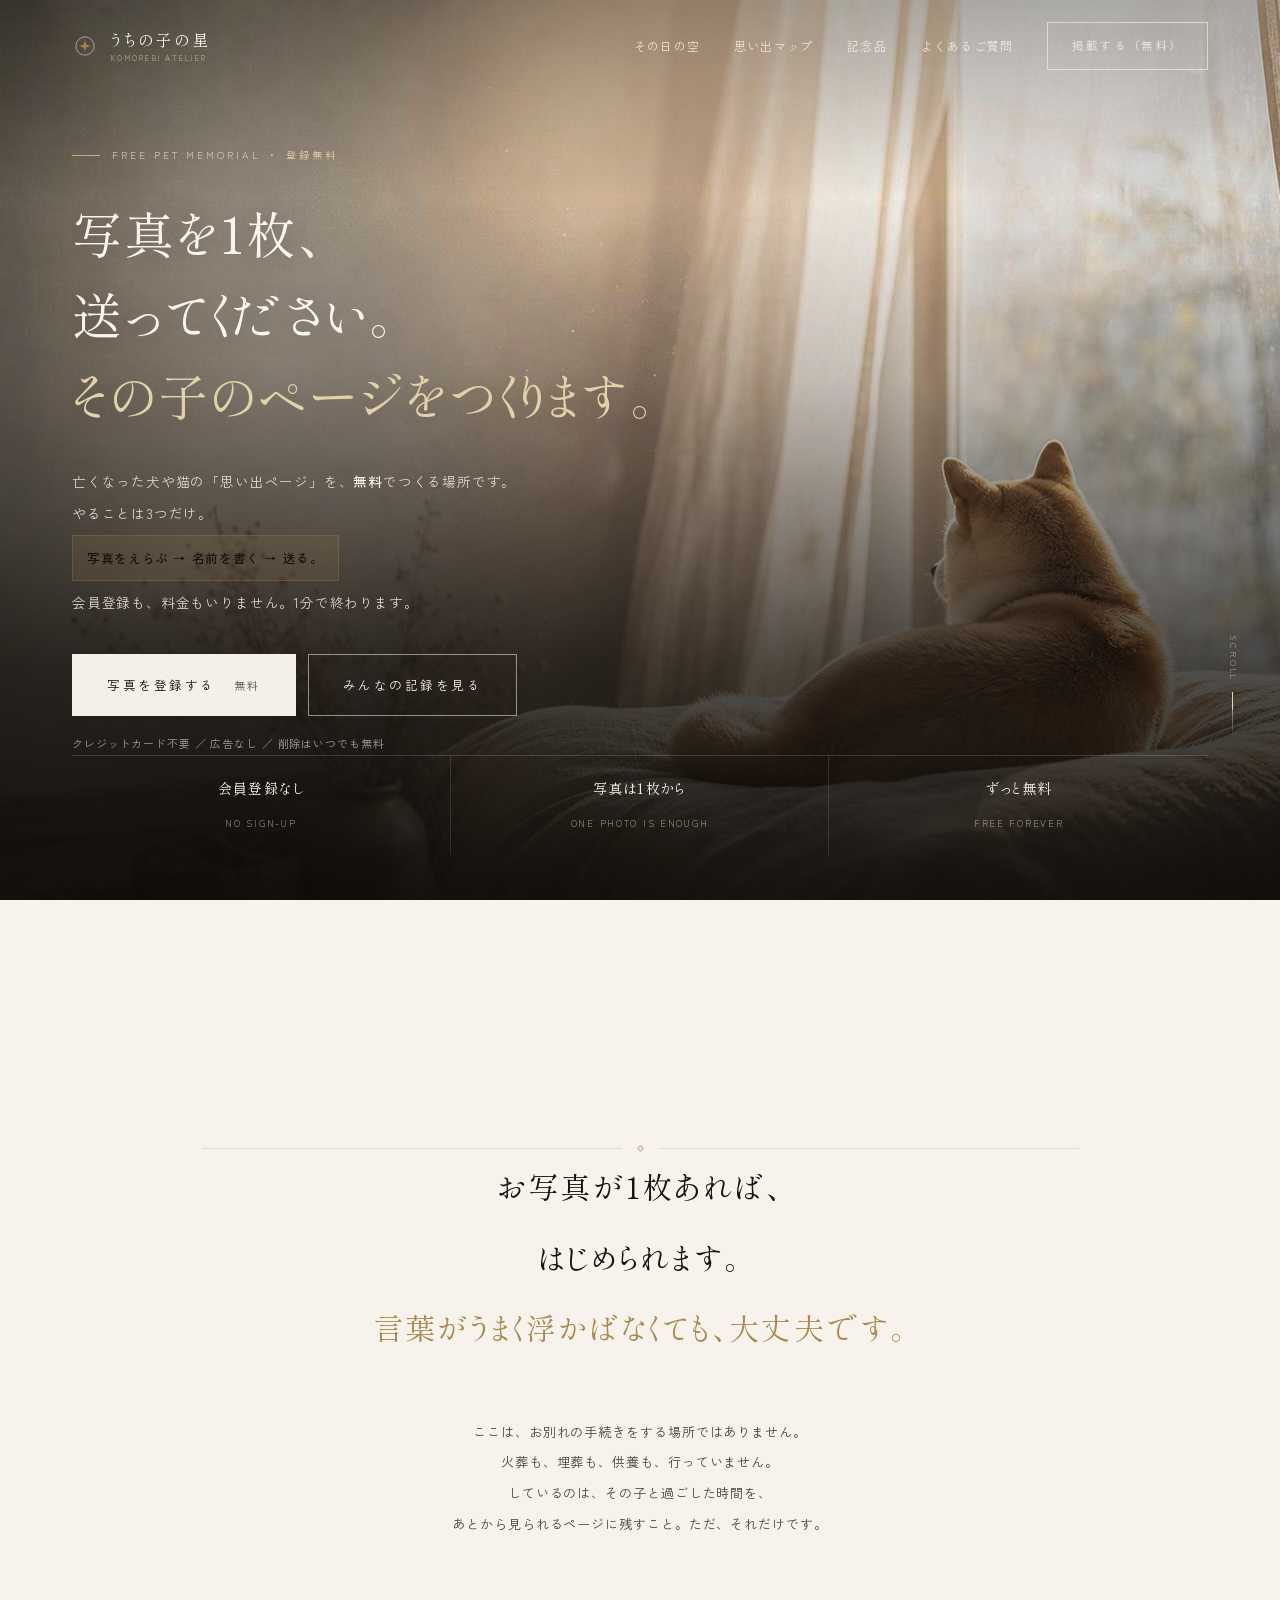
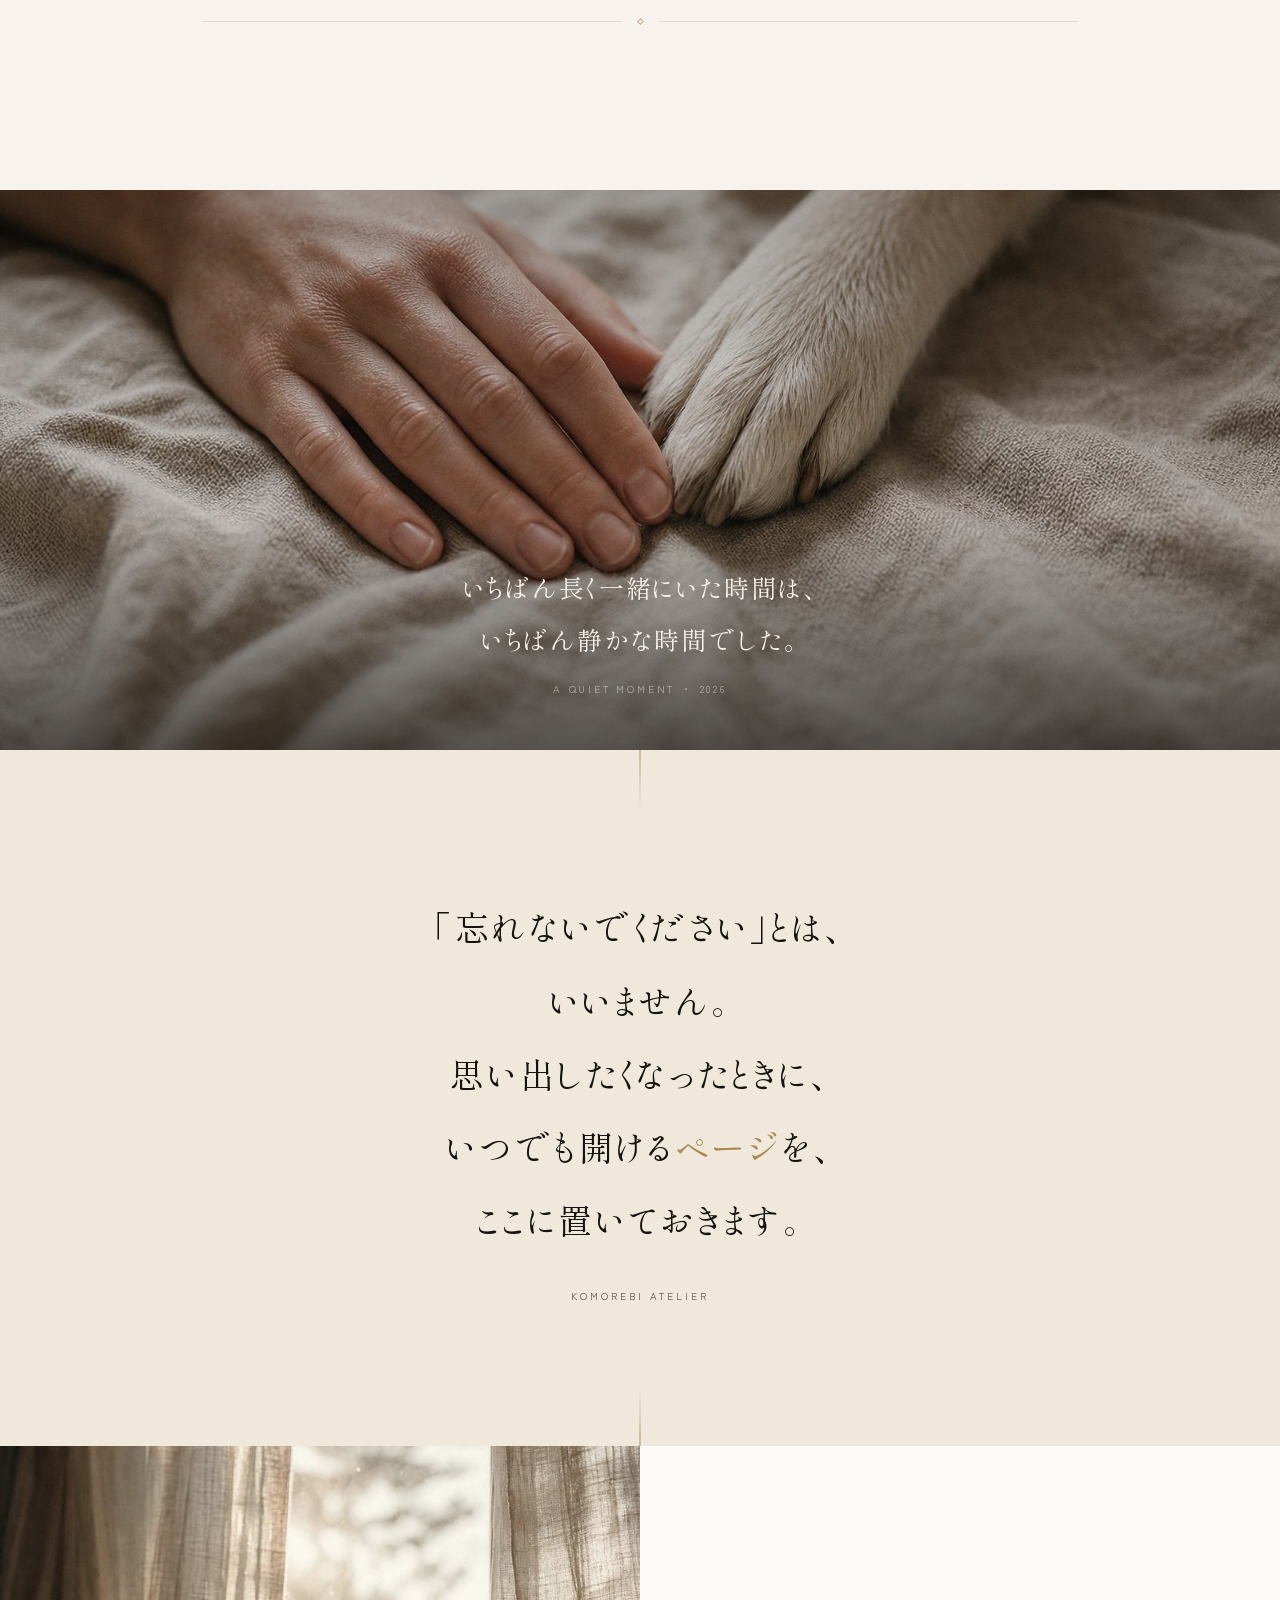
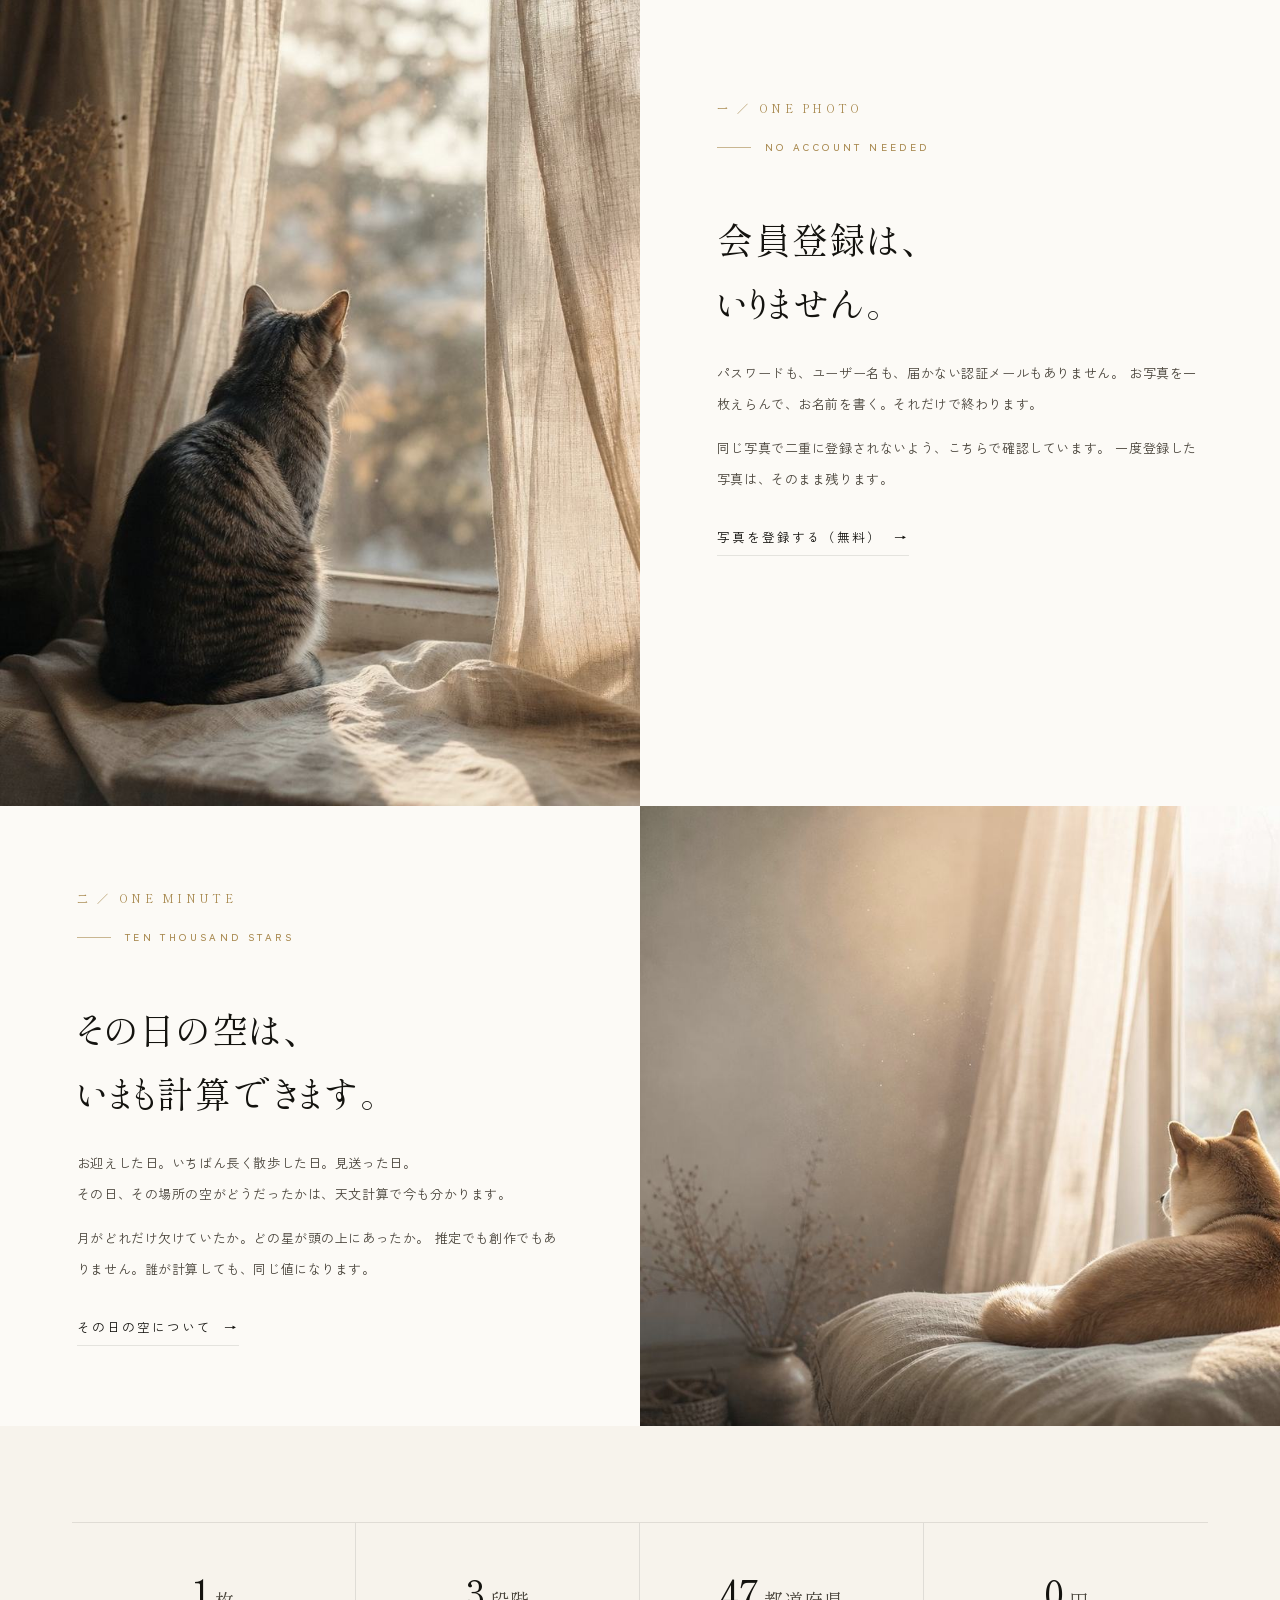
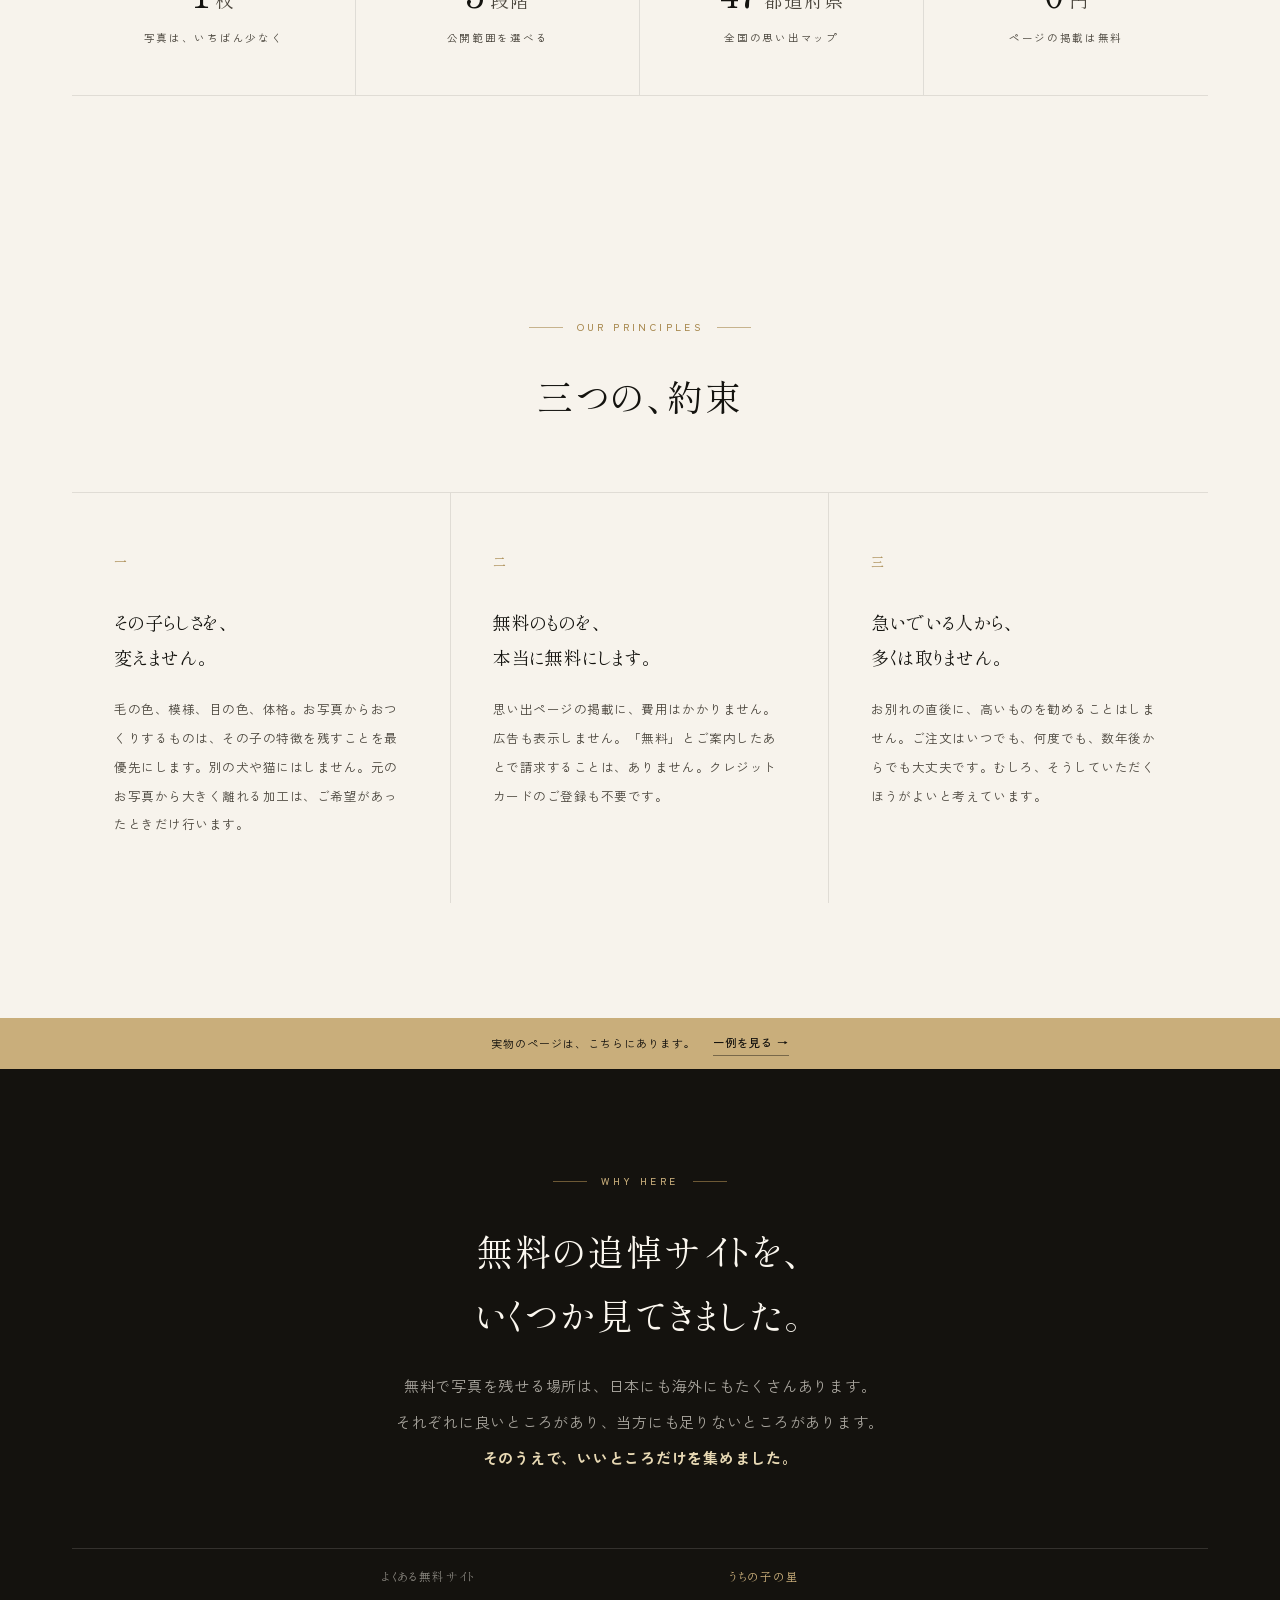
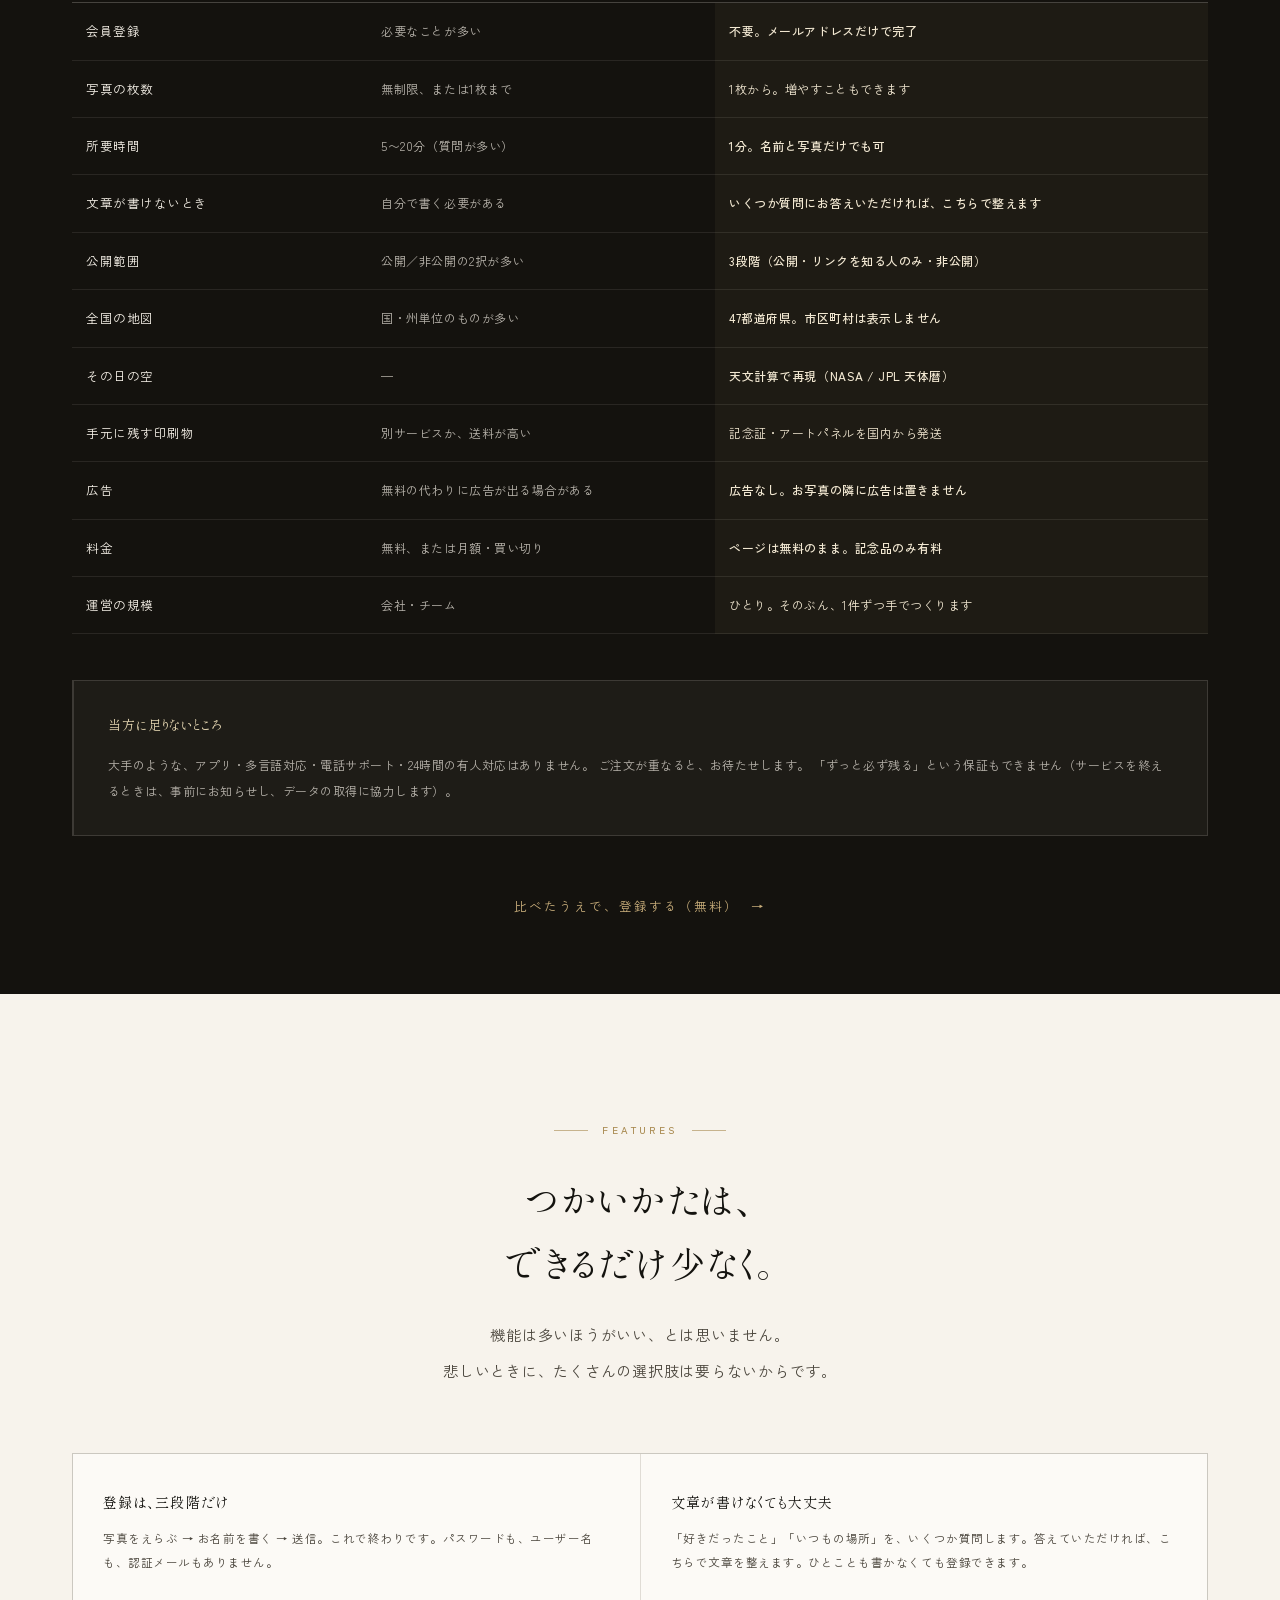
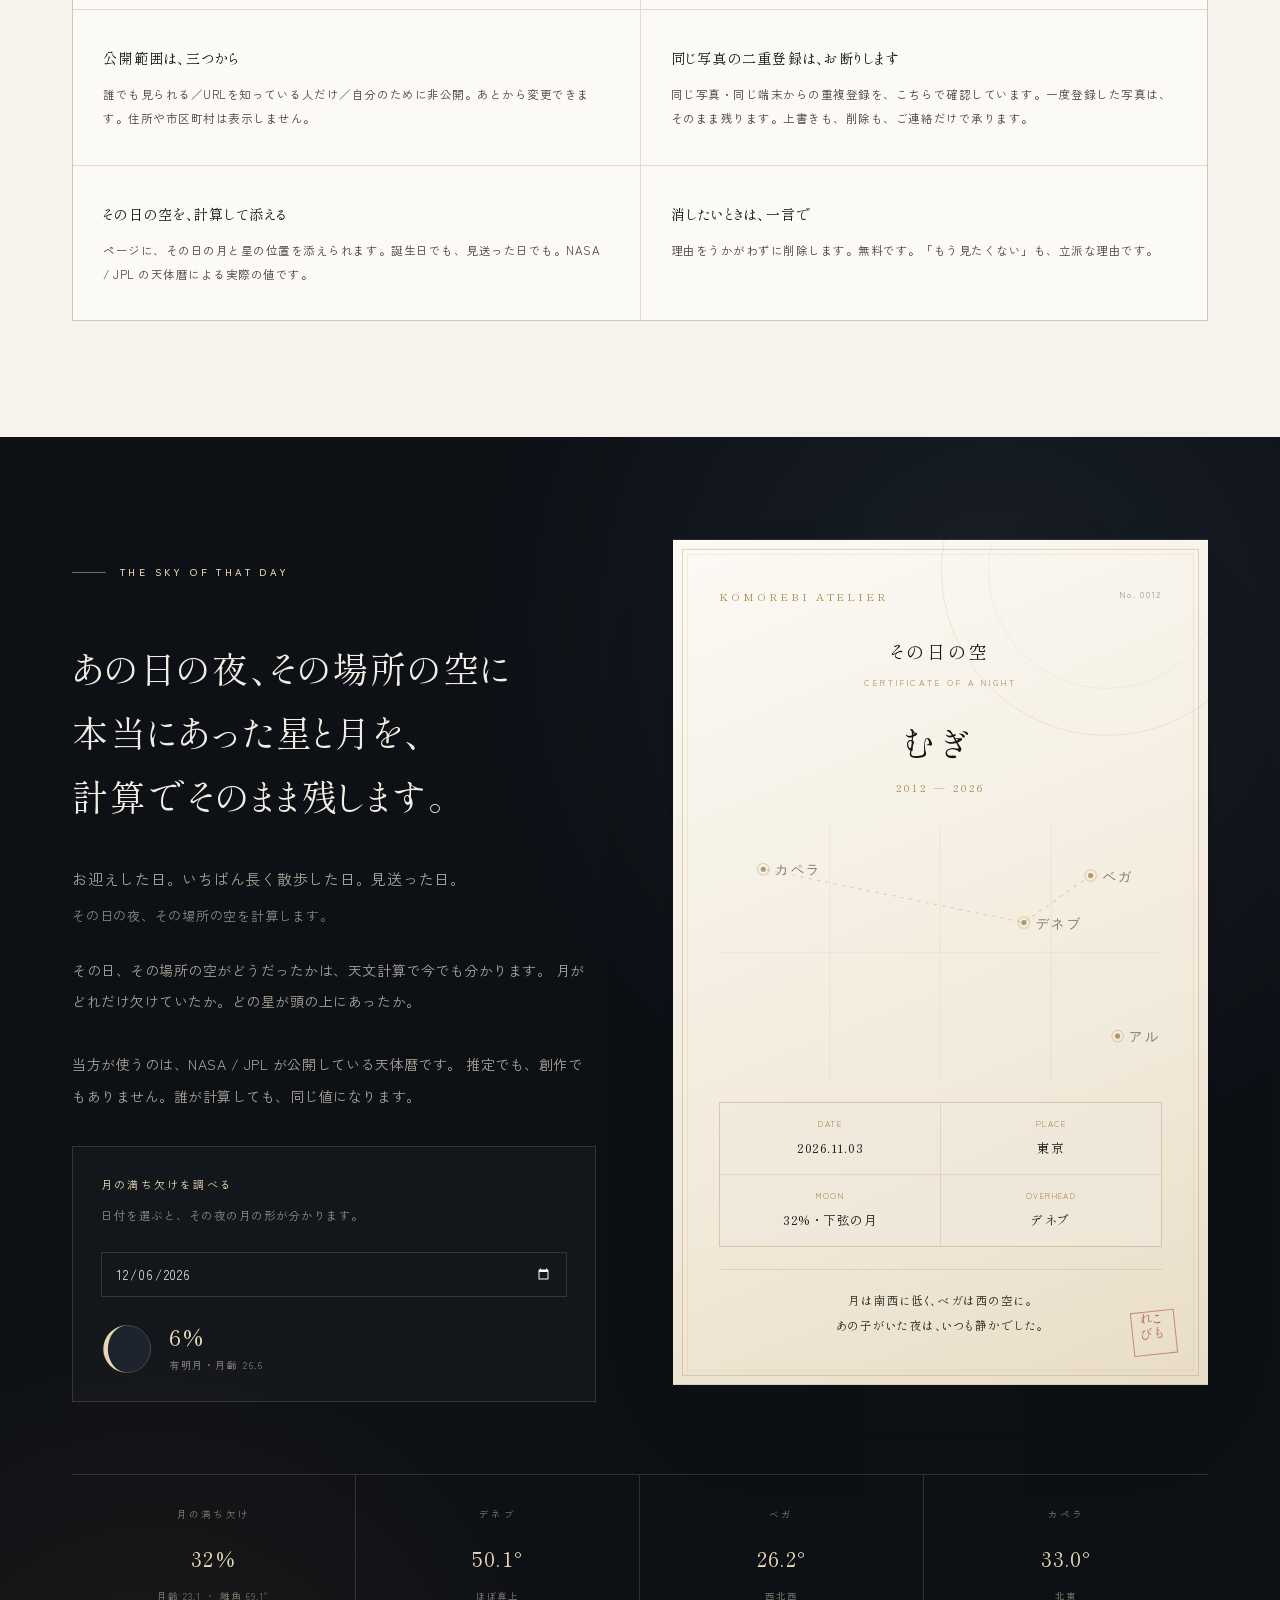
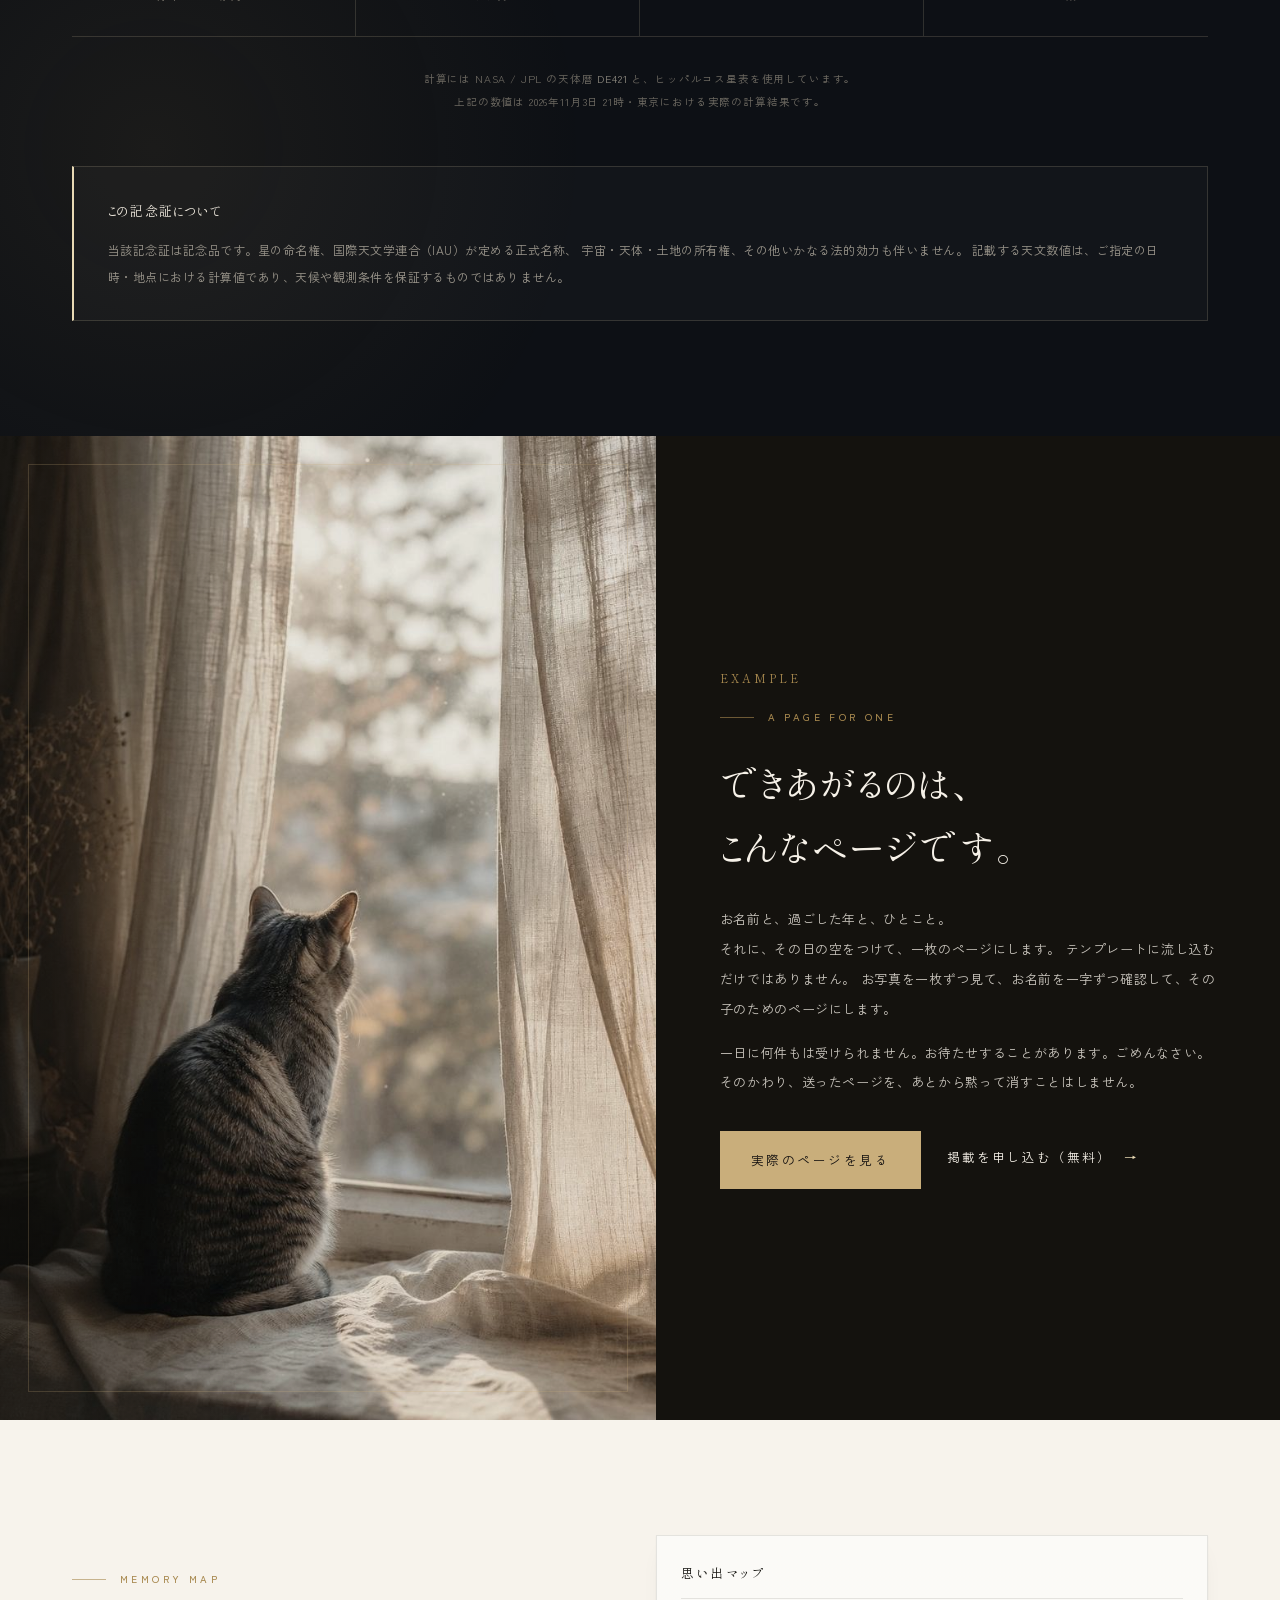
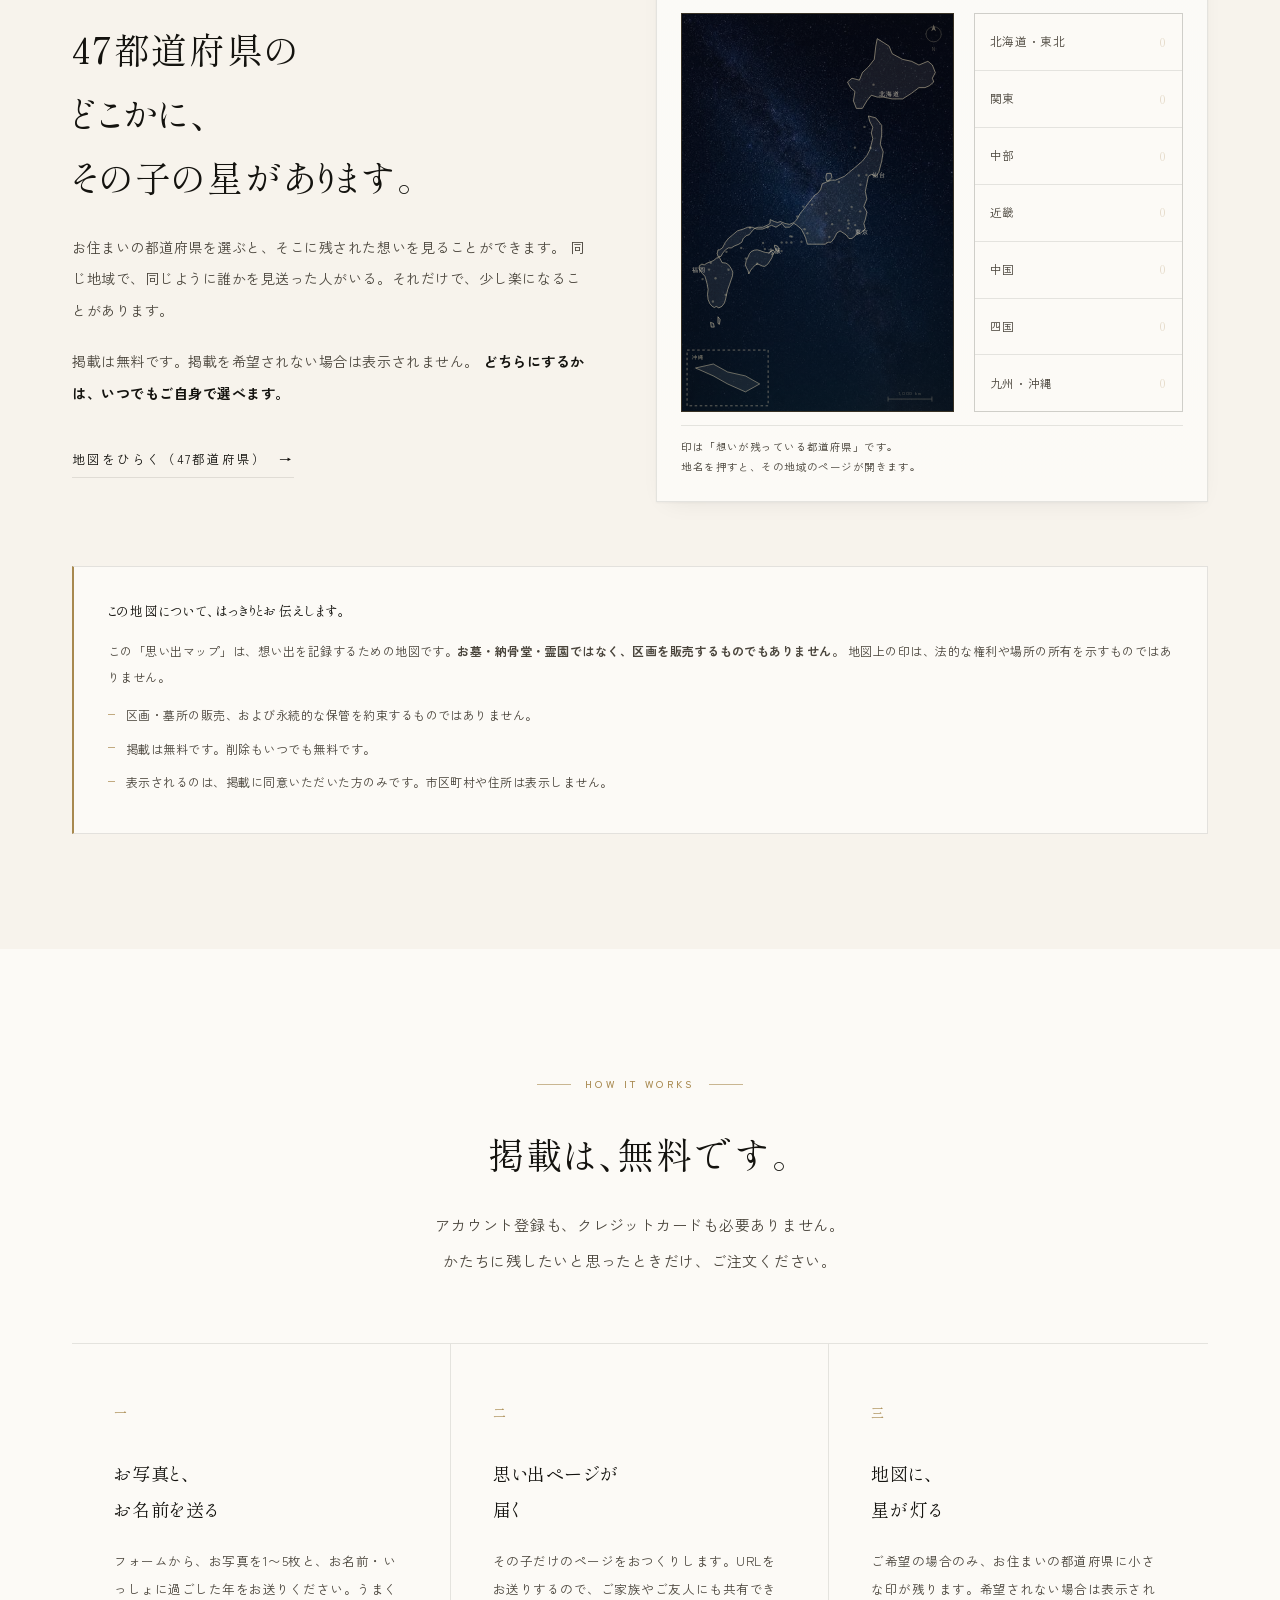
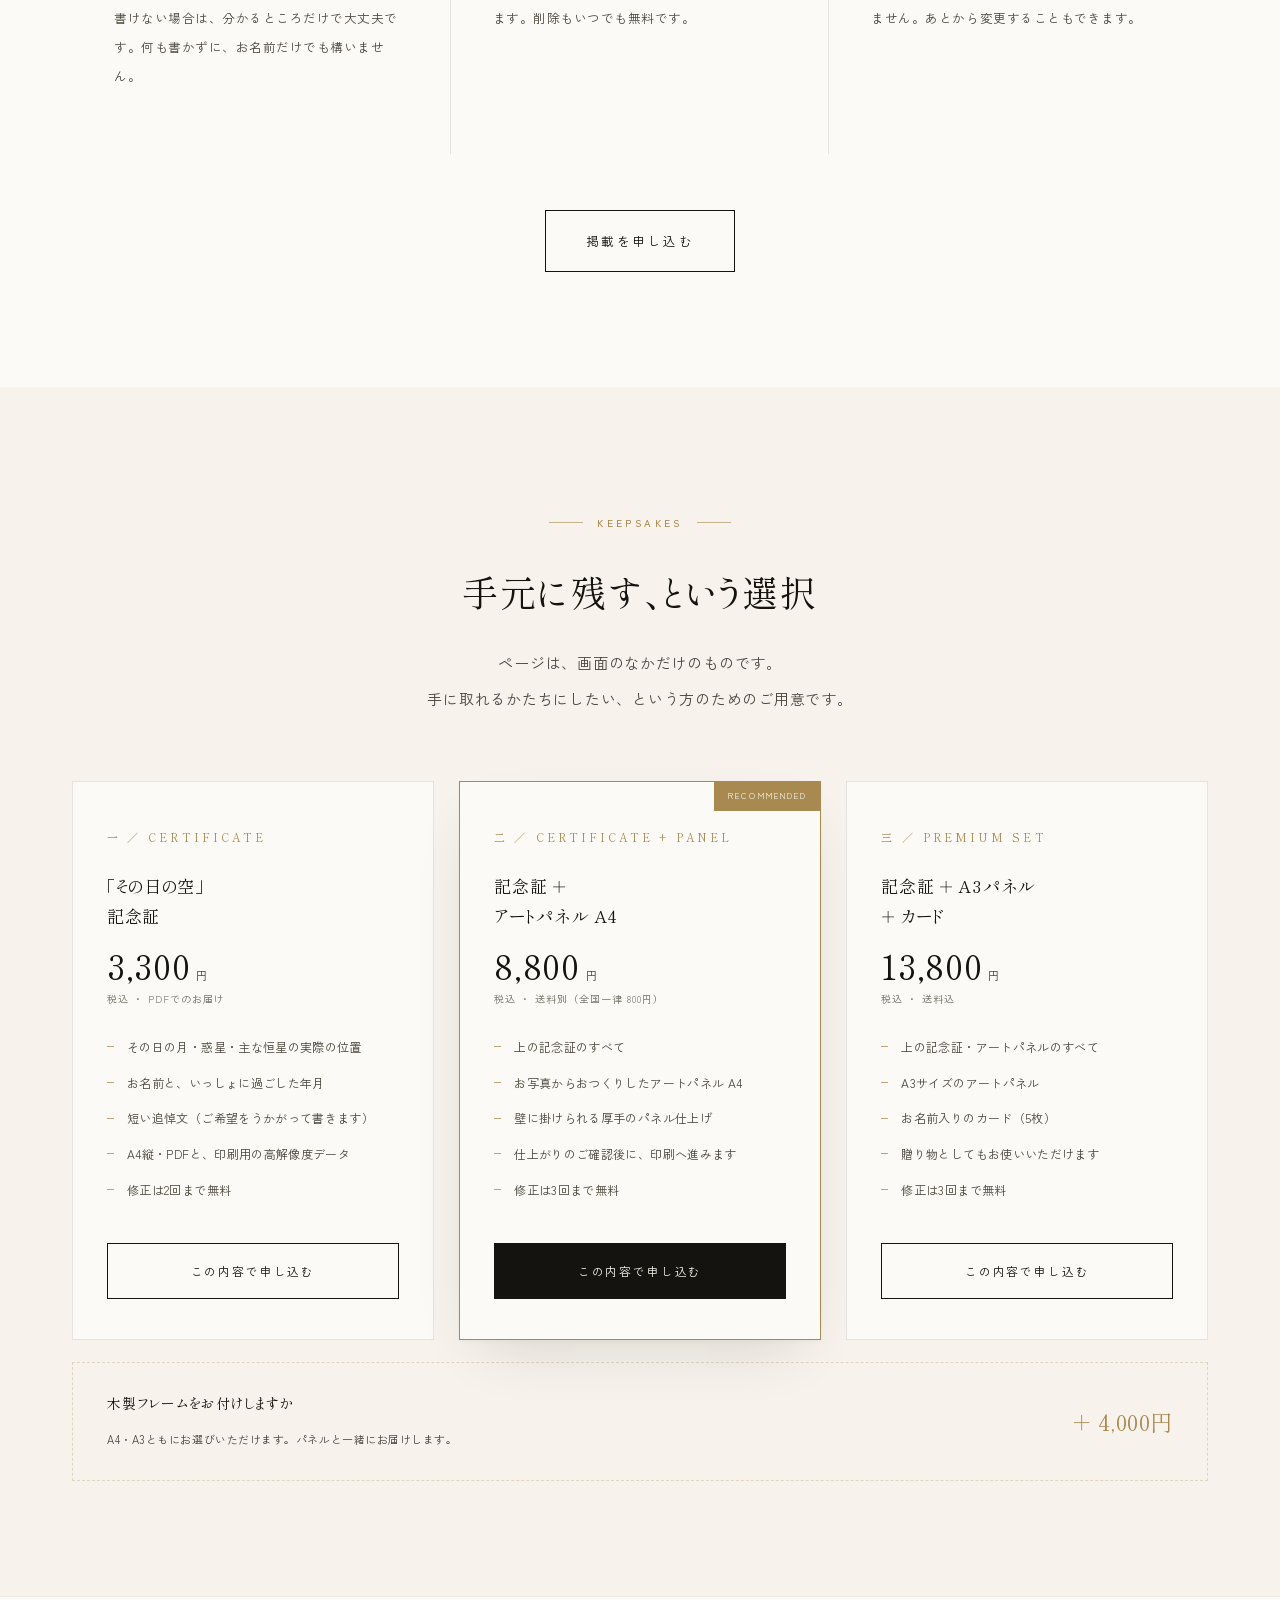
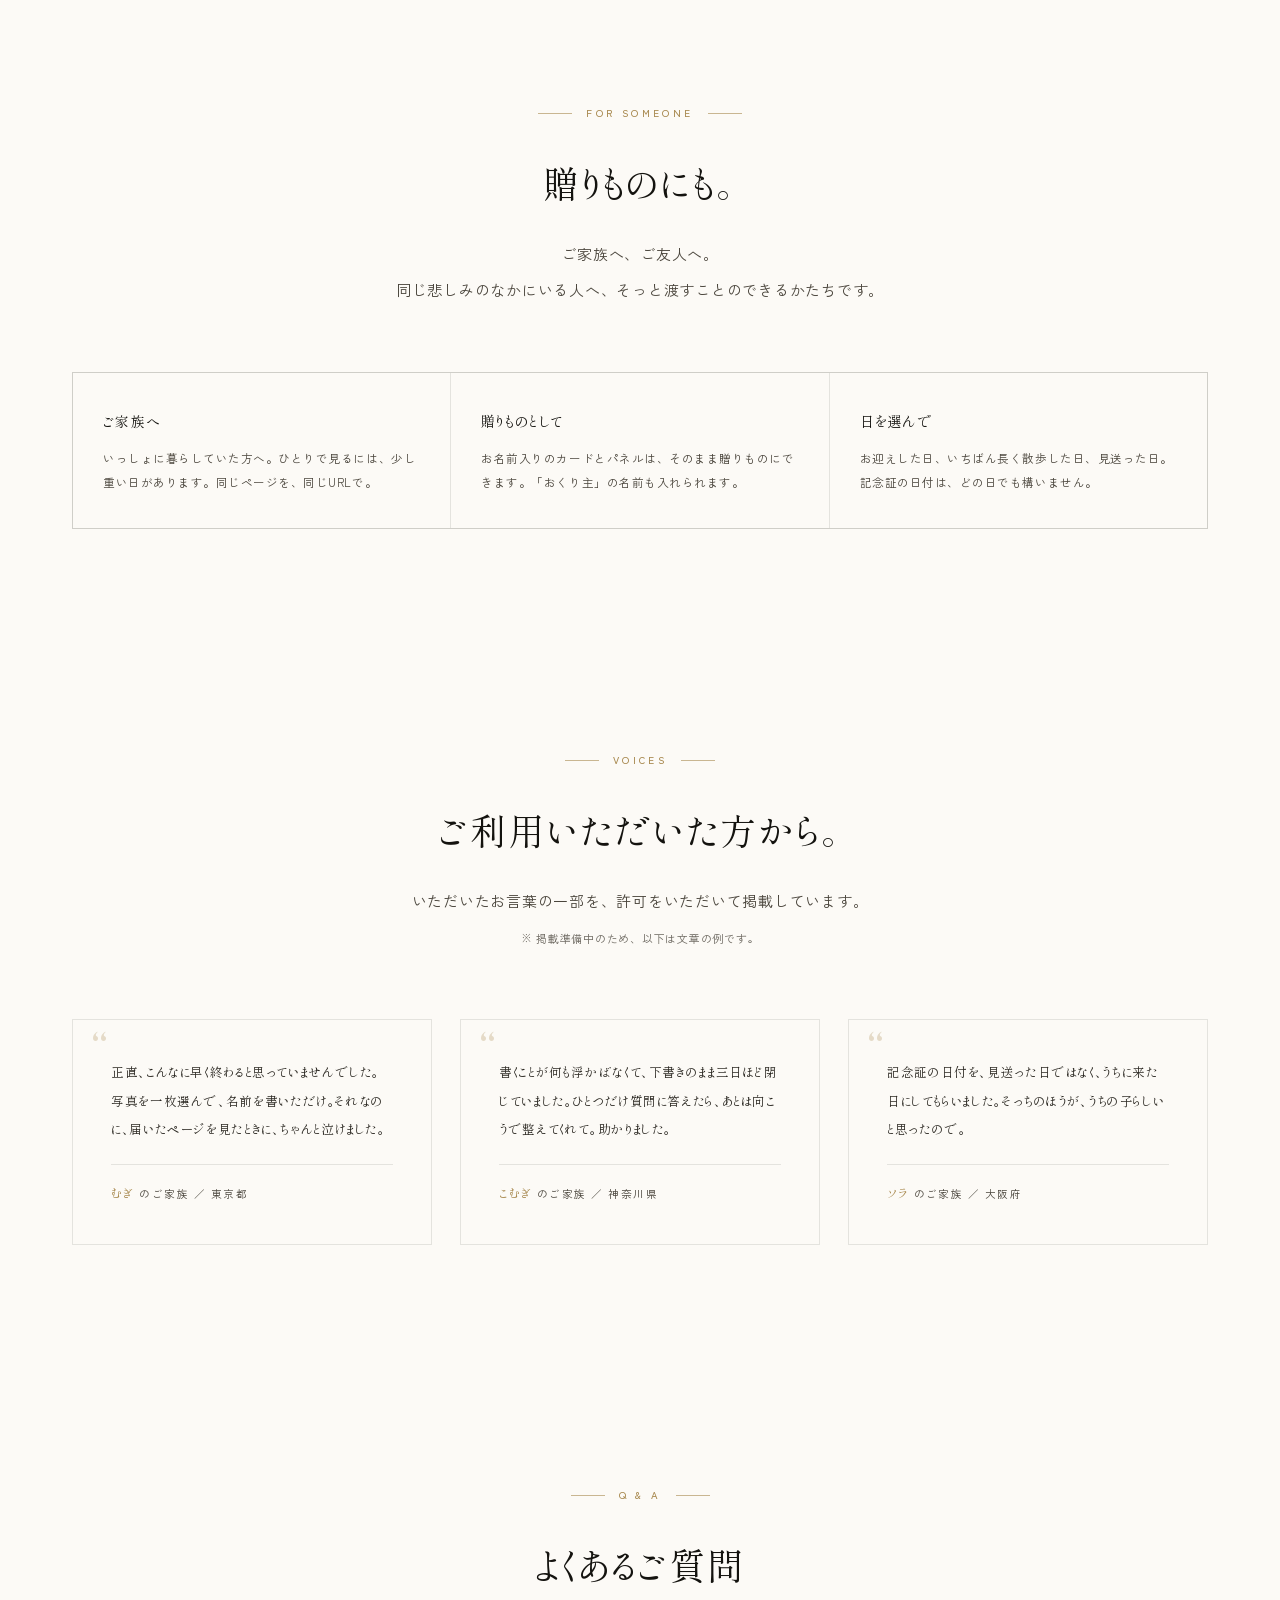
==== commit 0df762ea: "Add files via upload" ====
--- a/index.html
+++ b/index.html
@@ -68,16 +68,16 @@
       <span class="hero3-eyebrow">FREE PET MEMORIAL ・ 登録無料</span>
 
       <h1 class="hero3-h1">
-        <span class="ln"><span>あの子の写真を、</span></span>
-        <span class="ln"><span>一枚だけ。</span></span>
-        <span class="ln"><span><em>それだけで、残せます。</em></span></span>
+        <span class="ln"><span>写真を1枚、</span></span>
+        <span class="ln"><span>送ってください。</span></span>
+        <span class="ln"><span><em>その子のページをつくります。</em></span></span>
       </h1>
 
       <p class="hero3-sub">
-        亡くなった犬と猫のための場所です。<br>
-        <strong>会員登録なし・無料・1分</strong>。
-        お写真を一枚選んで、お名前を書くだけ。<br>
-        同じ写真で二重に登録されないよう、こちらで確認しています。
+        亡くなった犬や猫の「思い出ページ」を、<strong>無料</strong>でつくる場所です。<br>
+        やることは3つだけ。<br>
+        <b class="hi">写真をえらぶ → 名前を書く → 送る。</b><br>
+        会員登録も、料金もいりません。1分で終わります。
       </p>
 
       <div class="hero3-actions">
@@ -103,14 +103,15 @@
   <div class="wrap">
     <div class="rule" data-rv><i></i></div>
     <p class="statement-tx" data-rv>
-      お写真が一枚あれば、<br>
+      お写真が1枚あれば、<br>
       はじめられます。<br>
-      <em>急がなくて、大丈夫です。</em>
+      <em>言葉がうまく浮かばなくても、大丈夫です。</em>
     </p>
     <p class="statement-note" data-rv="2">
-      この場所は、お別れの手続きをする場所ではありません。<br>
-      火葬も、埋葬も、供養も、ここでは行いません。<br>
-      ただ、その子がいた時間を、かたちにして残すことだけをしています。
+      ここは、お別れの手続きをする場所ではありません。<br>
+      火葬も、埋葬も、供養も、行っていません。<br>
+      しているのは、その子と過ごした時間を、<br>
+      あとから見られるページに残すこと。ただ、それだけです。
     </p>
     <div class="rule" data-rv="3"><i></i></div>
   </div>
@@ -131,8 +132,9 @@
     <p class="quote-tx" data-rv>
       「忘れないでください」とは、<br>
       いいません。<br>
-      ただ、<em>思い出せる場所</em>を、<br>
-      置いておきます。
+      思い出したくなったときに、<br>
+      いつでも開ける<em>ページ</em>を、<br>
+      ここに置いておきます。
     </p>
     <div class="quote-by" data-rv="2">KOMOREBI ATELIER</div>
   </div>
@@ -228,9 +230,9 @@
       <span class="lbl center">WHY HERE</span>
       <h2 class="h2">無料の追悼サイトを、<br>いくつか見てきました。</h2>
       <p class="lead" style="margin-top:22px">
-        海外にも日本にも、無料で写真を残せる場所はたくさんあります。<br>
-        それぞれに良いところがあって、当方にも足りないところがあります。<br>
-        そのうえで、<strong>いいところだけを集めました</strong>。
+        無料で写真を残せる場所は、日本にも海外にもたくさんあります。<br>
+        それぞれに良いところがあり、当方にも足りないところがあります。<br>
+        <strong>そのうえで、いいところだけを集めました。</strong>
       </p>
     </div>
 
@@ -362,10 +364,11 @@
       <div data-rv>
         <div class="sec-head" style="margin-bottom:34px">
           <span class="lbl on-dark">THE SKY OF THAT DAY</span>
-          <h2 class="h2" style="margin-top:26px">その日の空は、<br>いまも計算できます。</h2>
+          <h2 class="h2" style="margin-top:26px">あの日の夜、その場所の空に<br>本当にあった星と月を、<br>計算でそのまま残します。</h2>
         </div>
         <p class="lead" style="margin-bottom:22px">
-          お迎えした日。いちばん長く散歩した日。見送った日。
+          お迎えした日。いちばん長く散歩した日。見送った日。<br>
+          <span style="font-size:.88em;opacity:.8">その日の夜、その場所の空を計算します。</span>
         </p>
         <p class="body">
           その日、その場所の空がどうだったかは、天文計算で今でも分かります。
@@ -502,8 +505,14 @@
             <span class="t">思い出マップ</span>
             <span class="c" id="mapTotal" hidden>0 の想い</span>
           </div>
-          <div class="jp-map" id="jpMap" aria-hidden="true"></div>
-          <div class="region-grid" id="regionGrid"></div>
+          <div class="map-card-bd">
+            <div class="jp-map" id="jpMap" aria-hidden="true"></div>
+            <div class="region-grid" id="regionGrid"></div>
+          </div>
+          <p class="map-card-ft">
+            印は「想いが残っている都道府県」です。<br>
+            地名を押すと、その地域のページが開きます。
+          </p>
         </div>
       </div>
     </div>
--- a/style.css
+++ b/style.css
@@ -181,7 +181,7 @@
 .tlink:hover .ar{transform:translateX(5px)}
 
 /* ---------- section chrome ---------- */
-.sec{position:relative;padding:132px 0}
+.sec{position:relative;padding:clamp(84px,9vw,124px) 0}
 .sec.tight-p{padding:96px 0}
 .sec.dark{background:var(--night);color:#D9D3C8}
 .sec.paper2{background:var(--paper-2)}
@@ -568,29 +568,70 @@
 /* =========================================================================
    MAP
    ========================================================================= */
-.map-wrap{display:grid;grid-template-columns:1.06fr .94fr;gap:clamp(40px,6vw,84px);align-items:center}
+.map-wrap{display:grid;grid-template-columns:1fr 1.06fr;gap:clamp(36px,5vw,72px);align-items:center}
 .map-card{
-  background:var(--paper-2);border:1px solid var(--line);box-shadow:var(--shadow-s);
-  padding:clamp(24px,3vw,34px);position:relative;
+  background:linear-gradient(180deg,#FBFAF7 0%,var(--paper-2) 100%);
+  border:1px solid var(--line);box-shadow:var(--shadow-s);
+  padding:clamp(18px,2vw,24px);position:relative;
 }
 .map-card-h{display:flex;justify-content:space-between;align-items:baseline;
-  padding-bottom:16px;margin-bottom:18px;border-bottom:1px solid var(--line)}
+  padding-bottom:13px;margin-bottom:14px;border-bottom:1px solid var(--line)}
 .map-card-h .t{font-family:var(--mincho);font-size:12.5px;letter-spacing:.2em;color:var(--ink)}
 .map-card-h .c{font-size:10px;letter-spacing:.14em;color:var(--gold)}
-.jp-map{position:relative}
-.jp-map svg{width:100%;height:auto}
+
+/* 地図と地域一覧を横並びにして、カードの高さを左コラムに合わせる */
+.map-card-bd{display:grid;grid-template-columns:minmax(0,1.3fr) minmax(0,1fr);
+  gap:clamp(14px,1.6vw,20px);align-items:stretch}
+
+/* ---- 地図パネル：夜空の実写を背景に ---- */
+.jp-map{
+  position:relative;overflow:hidden;border:1px solid var(--line-gold);
+  background:var(--night);display:flex;
+}
+.jp-map::before{
+  content:"";position:absolute;inset:0;
+  background:url("img/sky-map-bg-s.jpg") center/cover no-repeat;
+  opacity:.92;
+}
+/* 写真の上に薄いグラデーションを重ねて、金色の線を読みやすくする */
+.jp-map::after{
+  content:"";position:absolute;inset:0;pointer-events:none;
+  background:
+    radial-gradient(120% 80% at 50% 40%, rgba(8,12,22,.18) 0%, rgba(8,12,22,.62) 100%),
+    linear-gradient(180deg, rgba(8,12,22,.34) 0%, rgba(8,12,22,.10) 45%, rgba(8,12,22,.48) 100%);
+}
+.jp-map svg{position:relative;z-index:2;width:100%;height:auto;display:block}
 .jp-map .dot{transition:r .4s var(--ease),opacity .4s}
-.region-grid{display:grid;grid-template-columns:repeat(2,1fr);gap:1px;background:var(--line);
-  margin-top:18px;border:1px solid var(--line)}
+.region-grid{display:grid;grid-template-columns:1fr;gap:1px;background:var(--line);
+  border:1px solid var(--line);align-content:stretch}
 .region-grid button{
-  background:var(--paper-2);padding:13px 15px;display:flex;justify-content:space-between;
+  background:var(--paper-2);padding:0 15px;display:flex;justify-content:space-between;
   align-items:center;font-size:11.5px;letter-spacing:.06em;color:var(--ink-3);
-  transition:background .3s,color .3s;
+  transition:background .3s,color .3s;min-height:0;
 }
 .region-grid button:hover{background:var(--paper-3);color:var(--ink)}
 .region-grid button b{font-family:var(--mincho);color:var(--gold);font-size:12px;font-weight:400}
 .region-grid button.zero b{color:var(--paper-4)}
-.region-grid button:last-child:nth-child(odd){grid-column:1 / -1}
+.map-card-ft{
+  margin-top:13px;padding-top:11px;border-top:1px solid var(--line);
+  font-size:10.5px;line-height:1.9;color:var(--ink-3);letter-spacing:.04em;
+}
+
+@media (max-width:860px){
+  .map-card-bd{grid-template-columns:1fr}
+  .jp-map{max-width:260px;margin:0 auto;width:100%}
+  .region-grid{grid-template-columns:repeat(2,1fr);margin-top:13px}
+}
+@media (max-width:640px){
+  /* モバイルは縦に長くなりすぎないよう、余白を詰める */
+  #map .notice{margin-top:40px !important}
+  .map-card-ft{font-size:10px;line-height:1.8;margin-top:11px;padding-top:9px}
+  .region-grid button{padding:0 12px;font-size:11px}
+}
+@media (max-width:520px){
+  .map-card-bd{gap:12px}
+  .jp-map{max-width:215px}
+}
 
 /* =========================================================================
    KEEPSAKES
@@ -1062,6 +1103,7 @@
 .hero3-txt{max-width:780px}
 .hero3-h1{font-size:clamp(28px,4.6vw,50px);line-height:1.62}
 .hero3-h1 .ln:last-child>span{white-space:nowrap}
+@media (max-width:900px){.hero3-h1 .ln:last-child>span{white-space:normal}}
 
 .hero3-actions .btn.solid{
   background:transparent;color:#14130F;border-color:#F6F1E8;
@@ -1381,7 +1423,7 @@
   .hero3-h1{text-shadow:0 2px 26px rgba(0,0,0,.55),0 0 60px rgba(0,0,0,.35)}
   .hero3-sub{text-shadow:0 1px 18px rgba(0,0,0,.6)}
   .hero3-in{padding-bottom:0}
-  .hero3-h1{font-size:clamp(24px,6.4vw,34px);line-height:1.66}
+  .hero3-h1{font-size:clamp(21px,5.9vw,30px);line-height:1.66;letter-spacing:.03em}
   .hero3-sub{font-size:12.6px;line-height:2.1;margin-top:22px}
   .hero3-actions{margin-top:24px}
 }
@@ -1628,3 +1670,41 @@
   letter-spacing:.04em;text-align:center;
 }
 .ord-faq-more a{color:var(--green);text-decoration:underline}
+
+/* ══════════════════════════════════════════════════════
+   モバイル：日本語の折り返し改善 + ヒーロー強調
+   ══════════════════════════════════════════════════════ */
+.hero3-sub b.hi{
+  display:inline-block;margin:6px 0;padding:7px 14px;
+  background:rgba(168,137,79,.13);border:1px solid var(--line-gold);
+  font-weight:500;color:var(--ink);letter-spacing:.05em;font-size:12.5px;
+}
+
+@media (max-width:640px){
+  /* 日本語の禁則・フレーズ単位の折り返し */
+  body{line-break:strict;word-break:auto-phrase;overflow-wrap:break-word}
+
+  /* 見出し系：行の長さをそろえる */
+  h1,h2,h3,.h2,.h3c,.statement-tx,.quote-tx,.hero3-h1,
+  .sec-head .h2,.cmp-sec .h2{text-wrap:balance}
+
+  /* 本文：最後の行が1〜2文字で取り残されるのを防ぐ */
+  p,.body,.lead,.statement-note,.statement-tx,.quote-tx,
+  .hero3-sub,.hero3-note,.sky-src,.cmp-sec p,.cmp td,.faq .a p{
+    text-wrap:pretty;
+  }
+
+  /* 折り返しが増えがちなリード文だけ、ほんの少し字を詰める */
+  .lead{font-size:13.4px;line-height:2.12;letter-spacing:.055em}
+  .body{font-size:13px;line-height:2.18}
+  .statement-note{font-size:12.4px;line-height:2.2}
+  .hero3-sub{font-size:12.8px;line-height:2.15}
+  .sky-src{font-size:10.8px;line-height:2.05}
+}
+
+/* balance / pretty 非対応ブラウザ向けの保険：極端な孤立行を避ける */
+@supports not (text-wrap: pretty){
+  @media (max-width:640px){
+    p,.body,.lead,.statement-note{letter-spacing:.02em}
+  }
+}
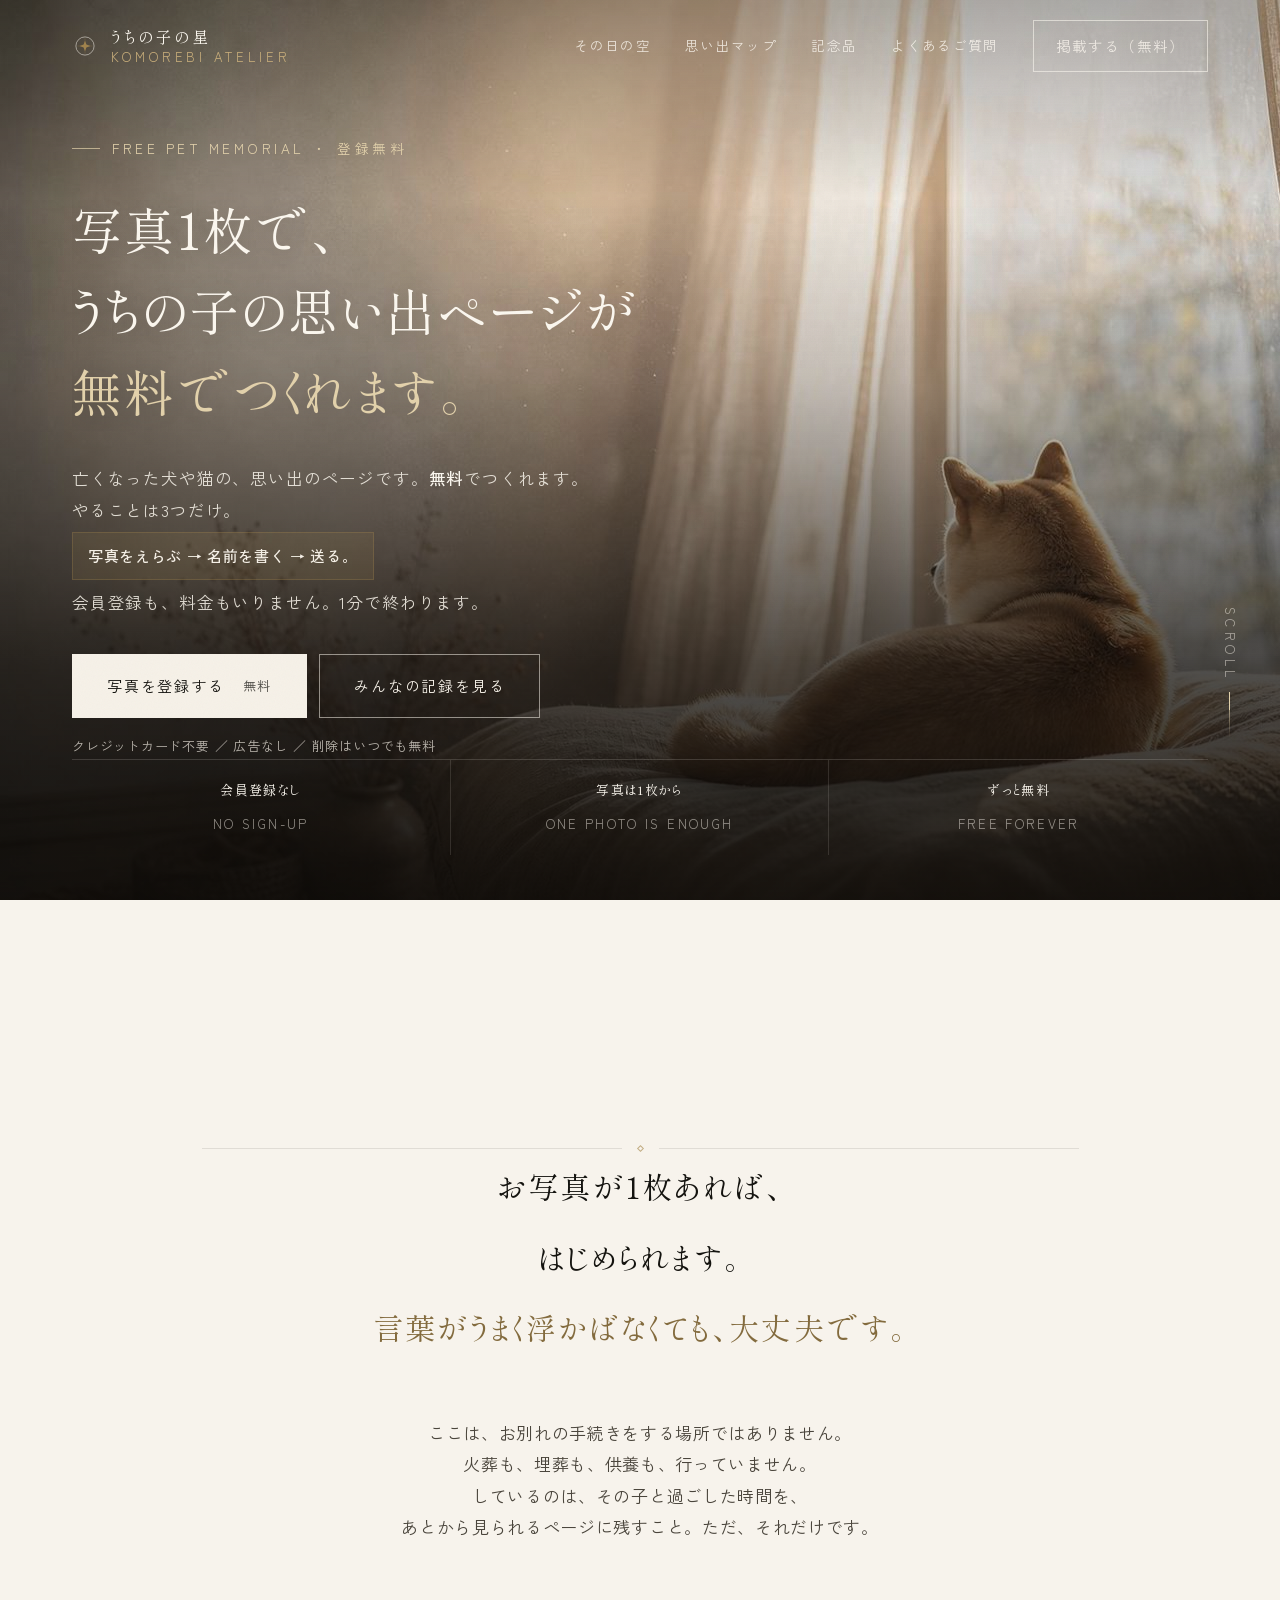
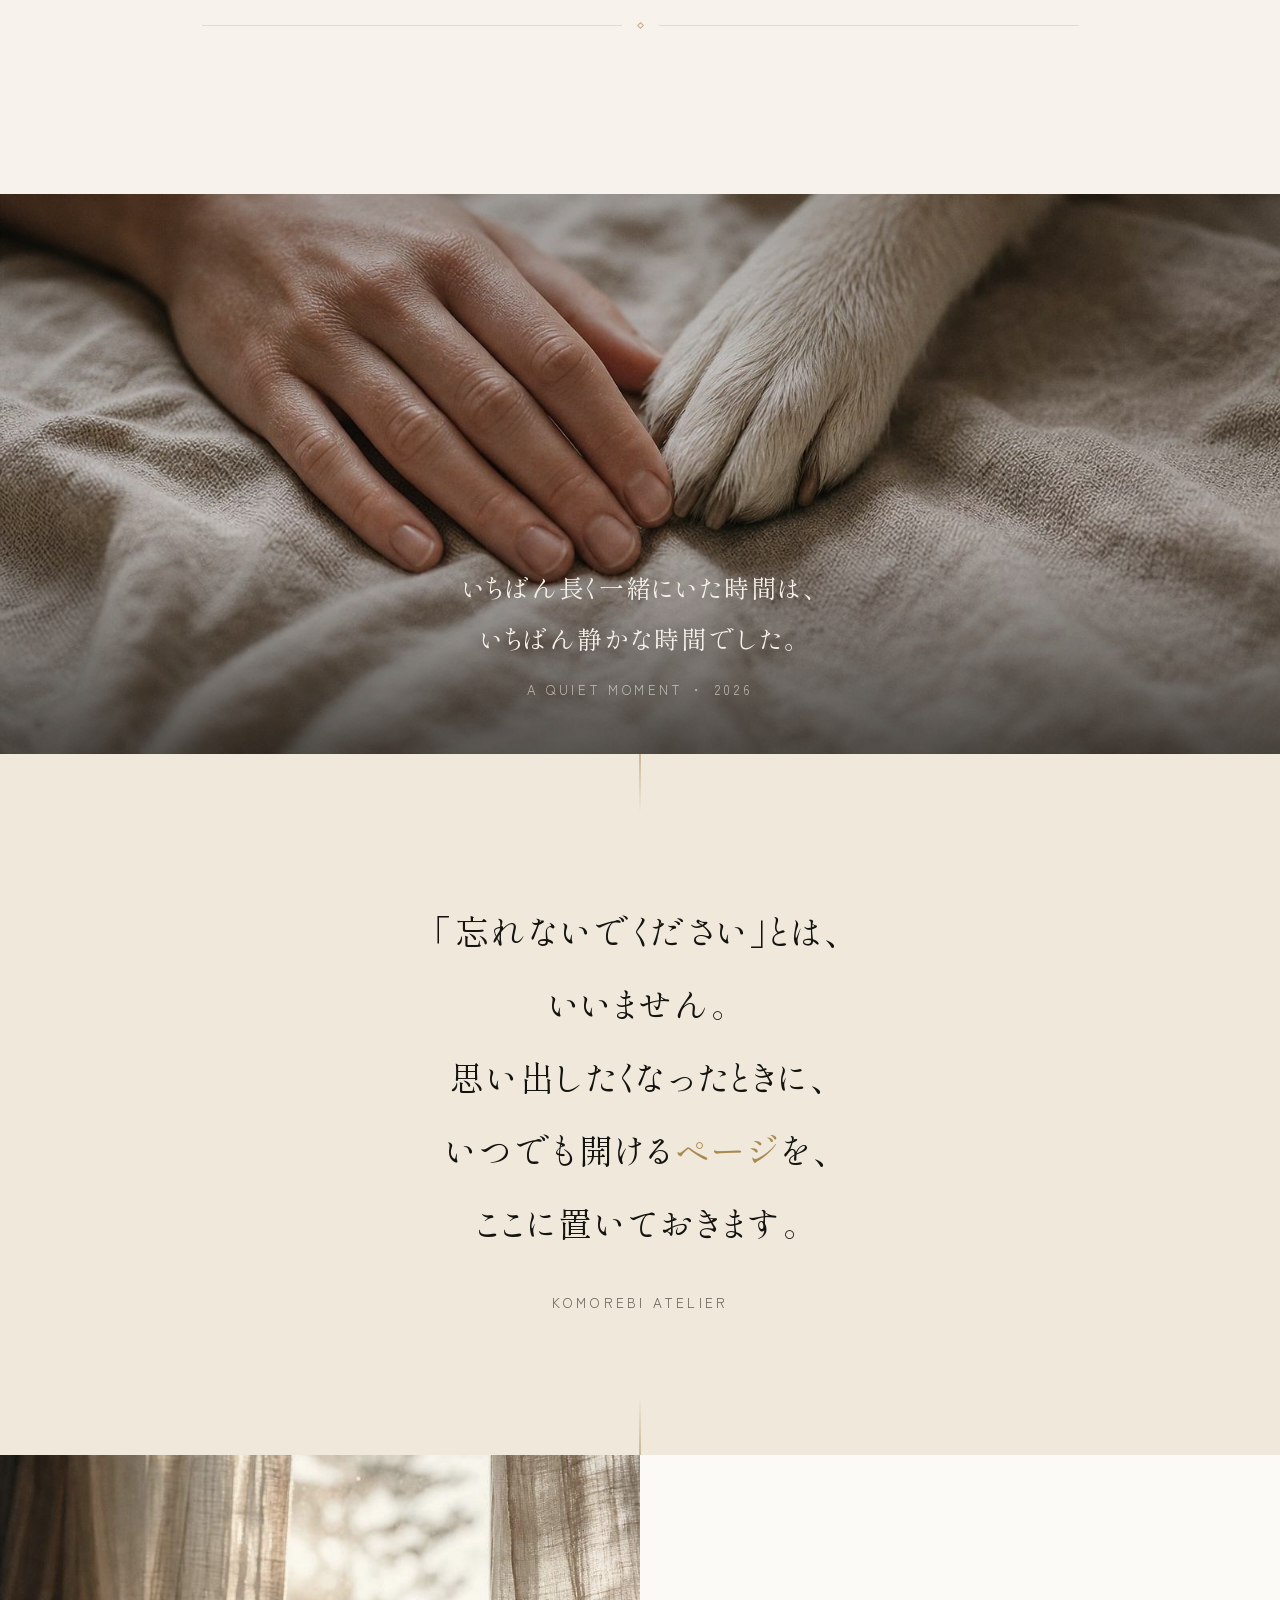
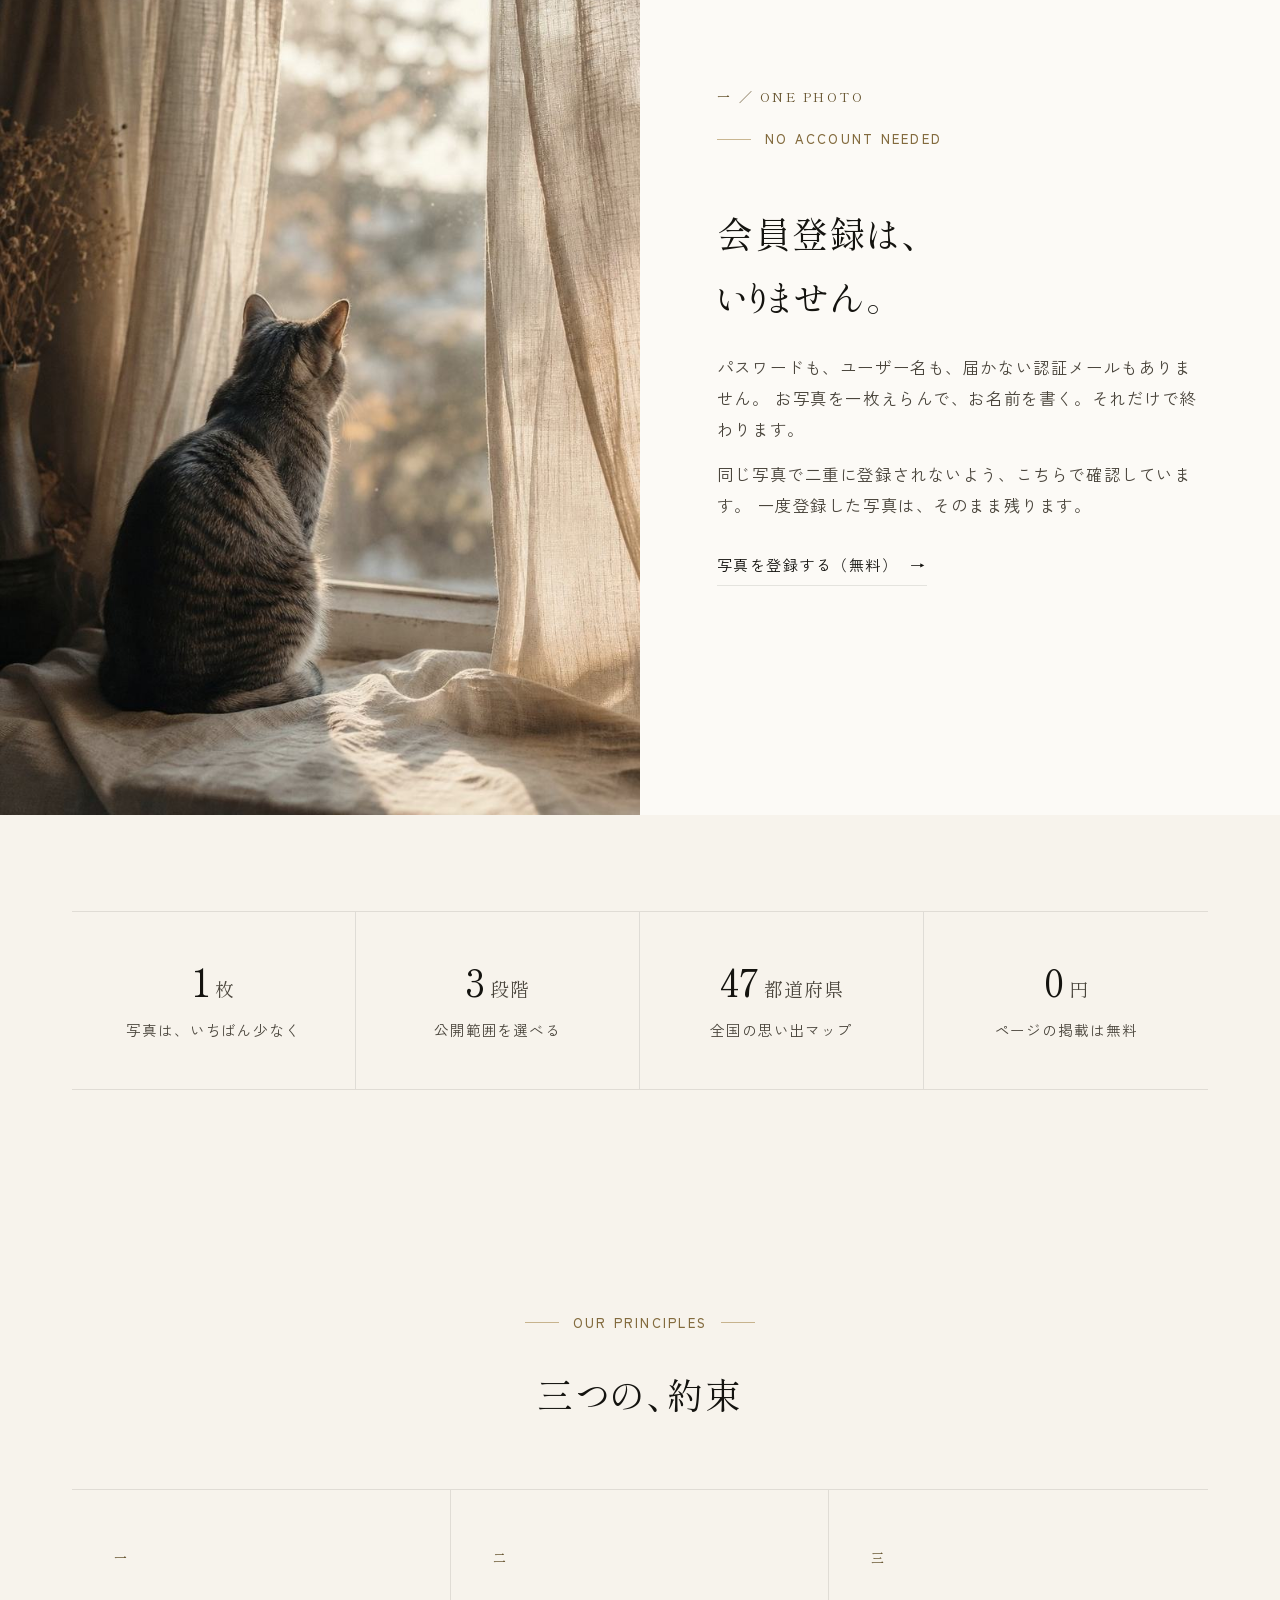
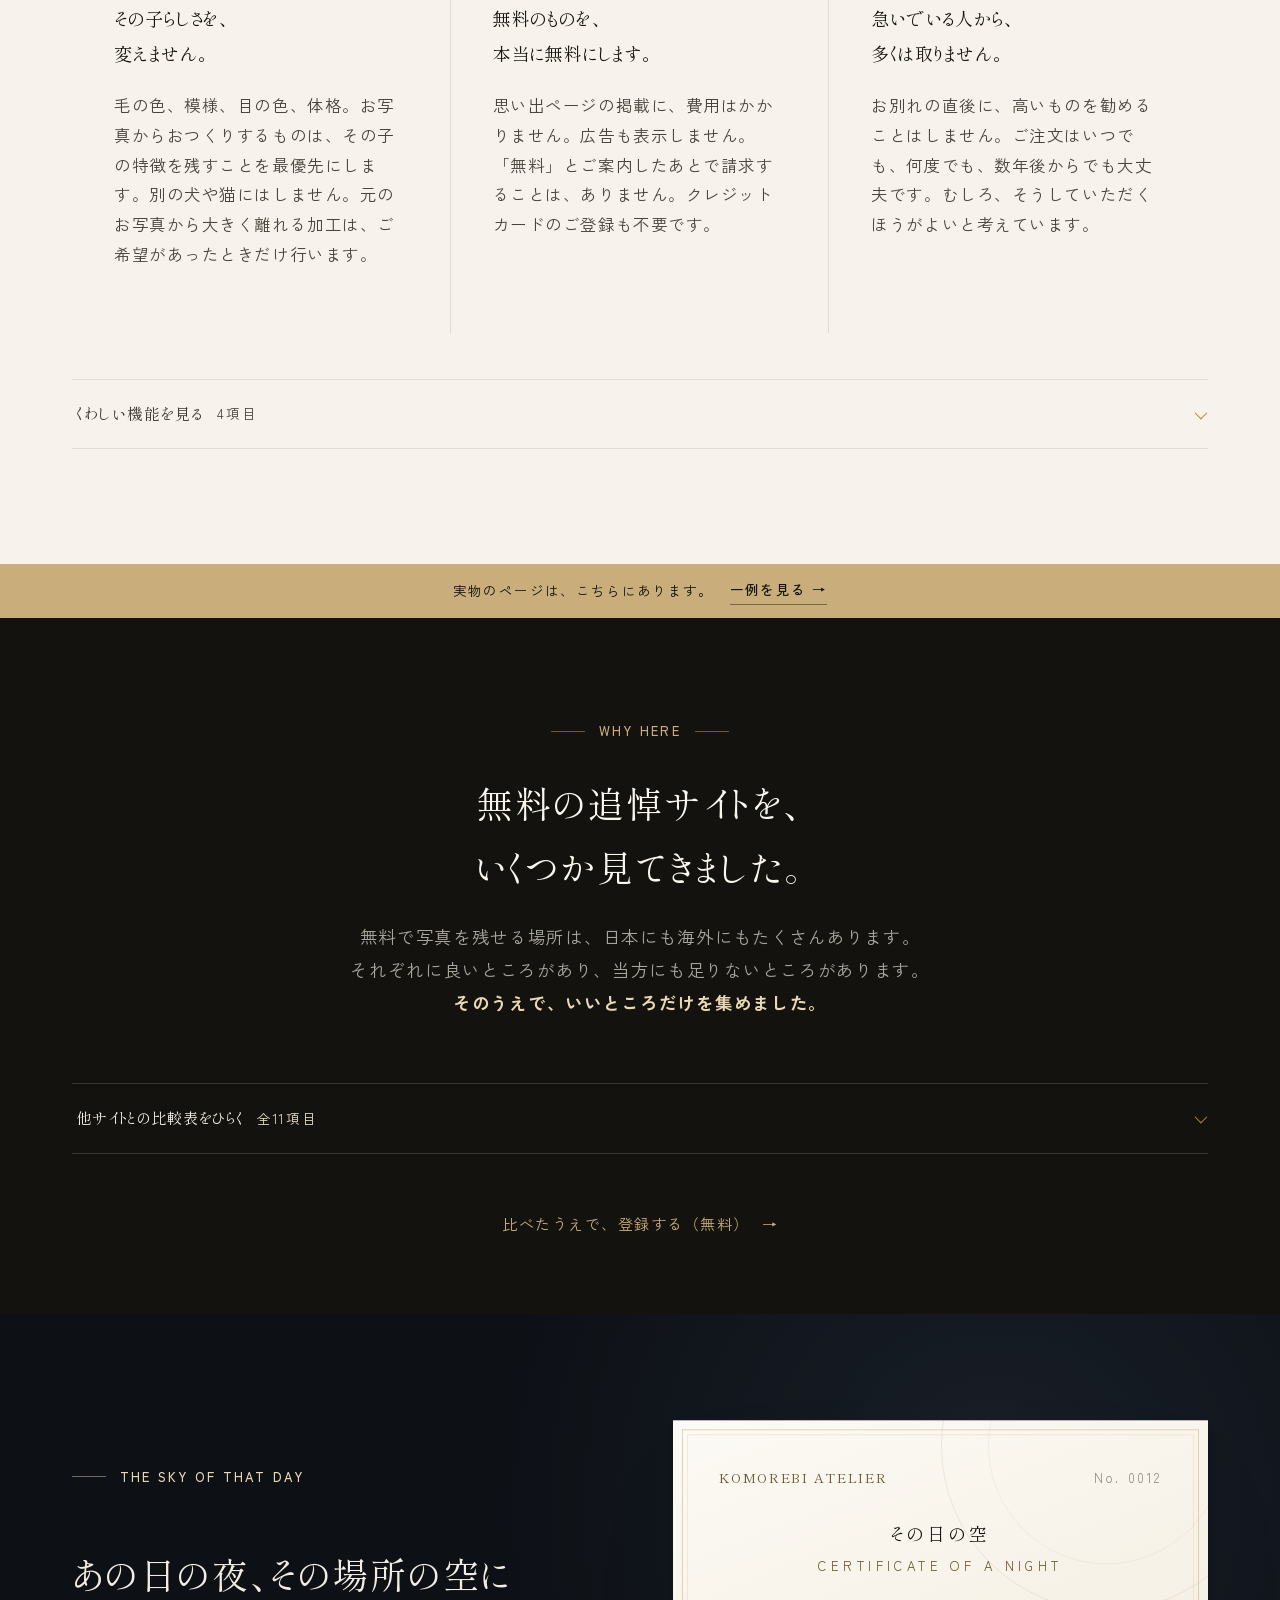
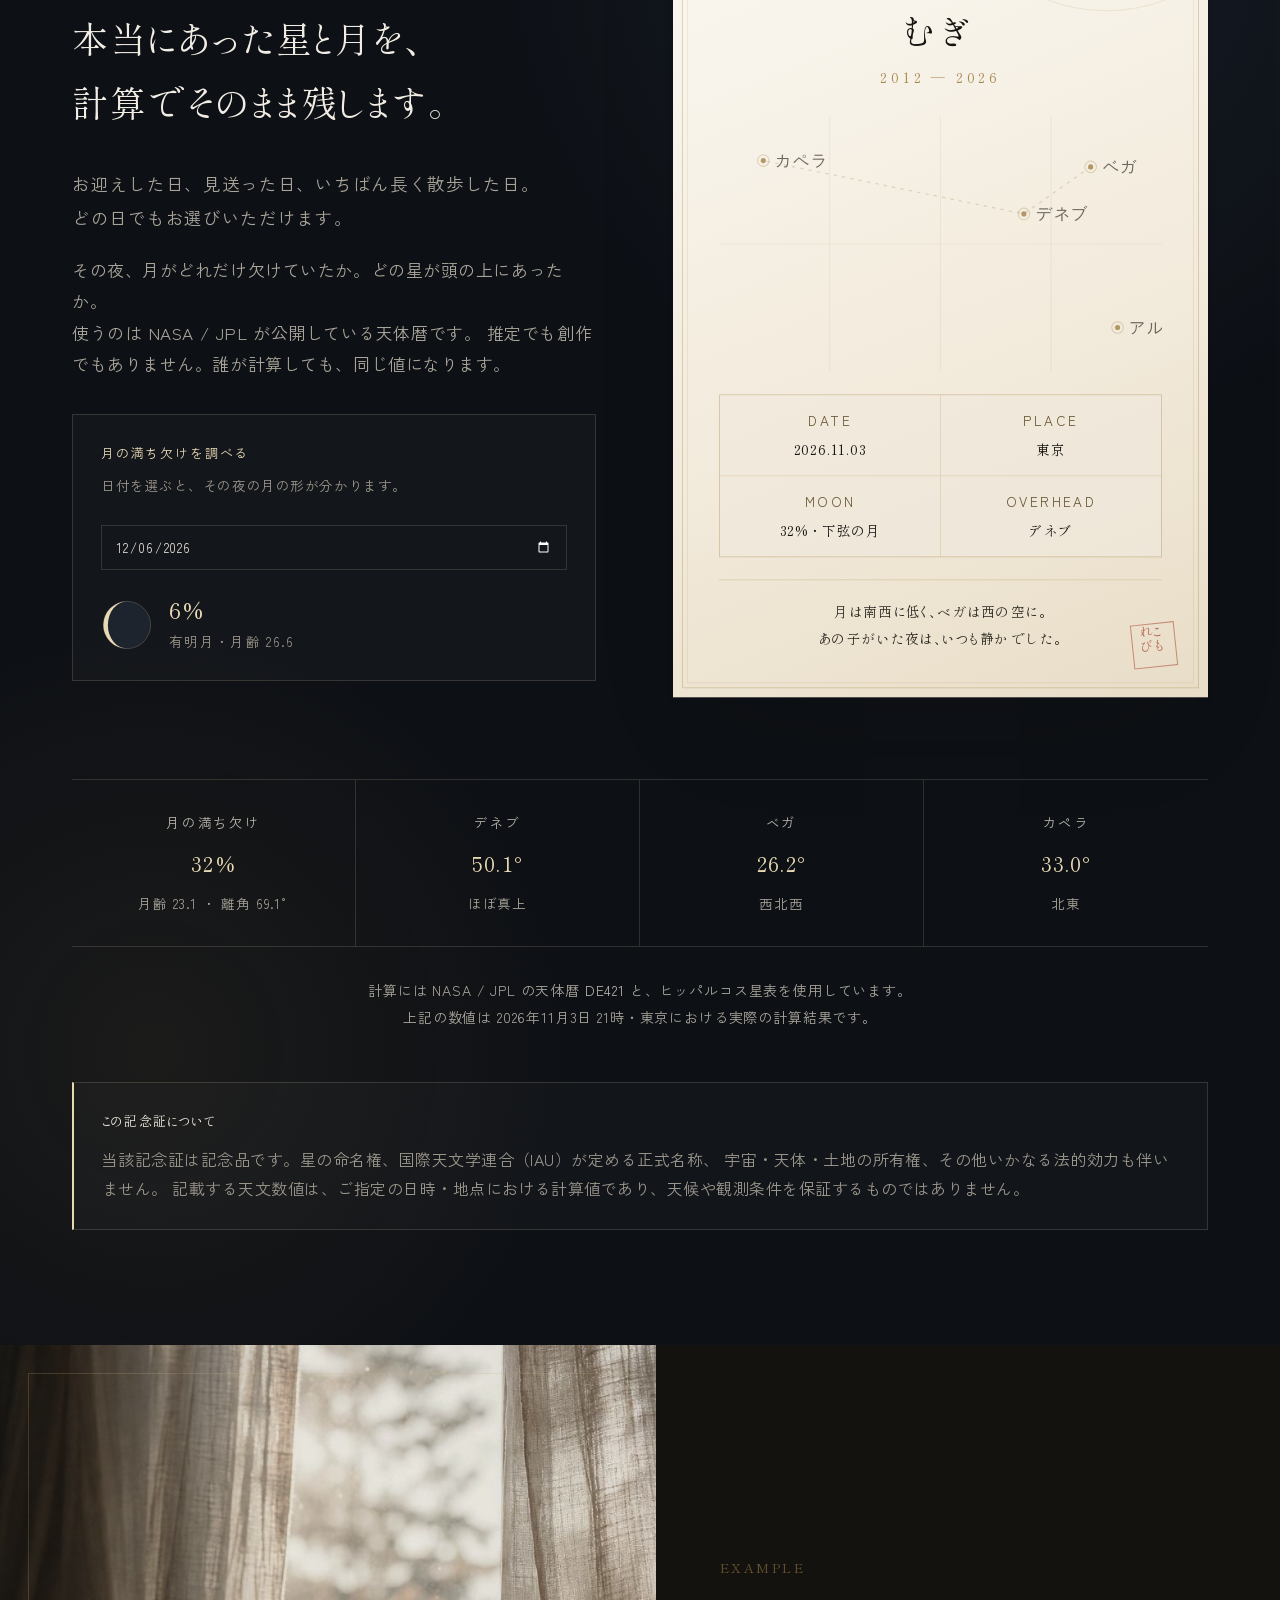
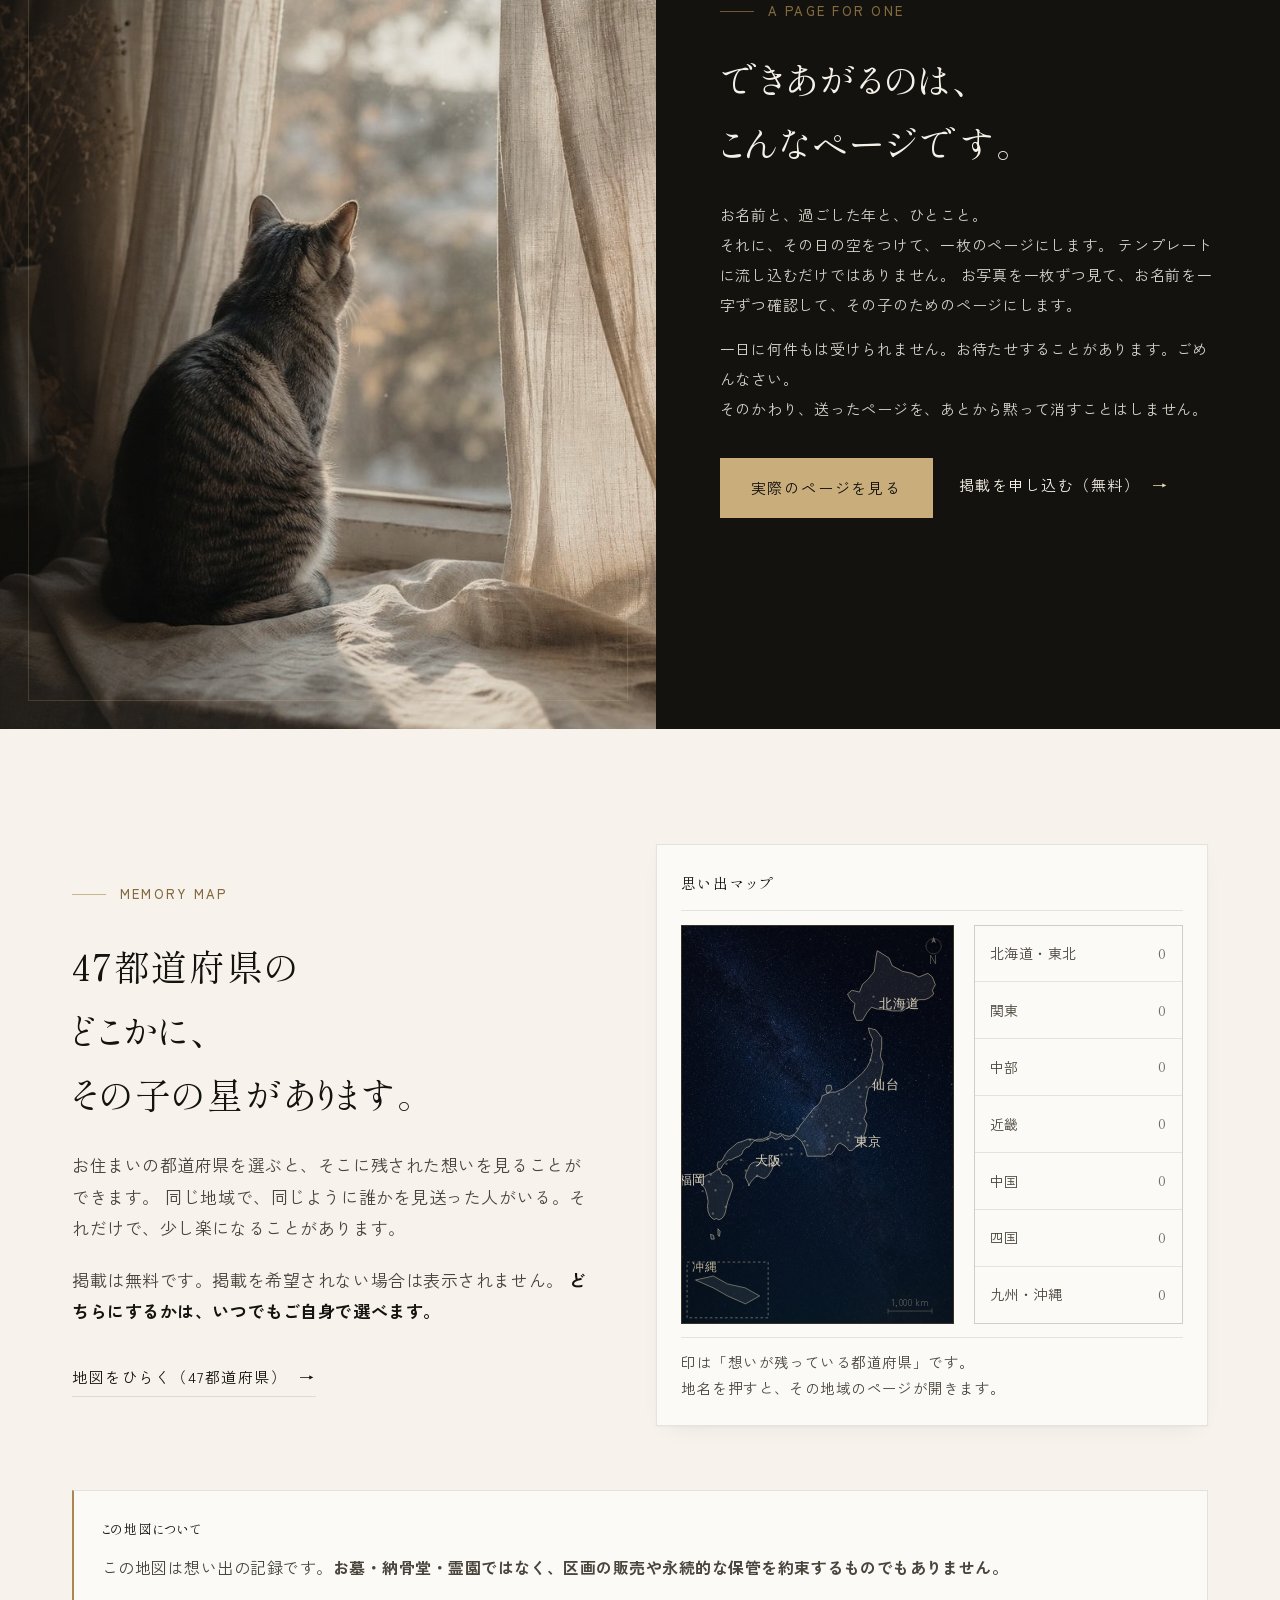
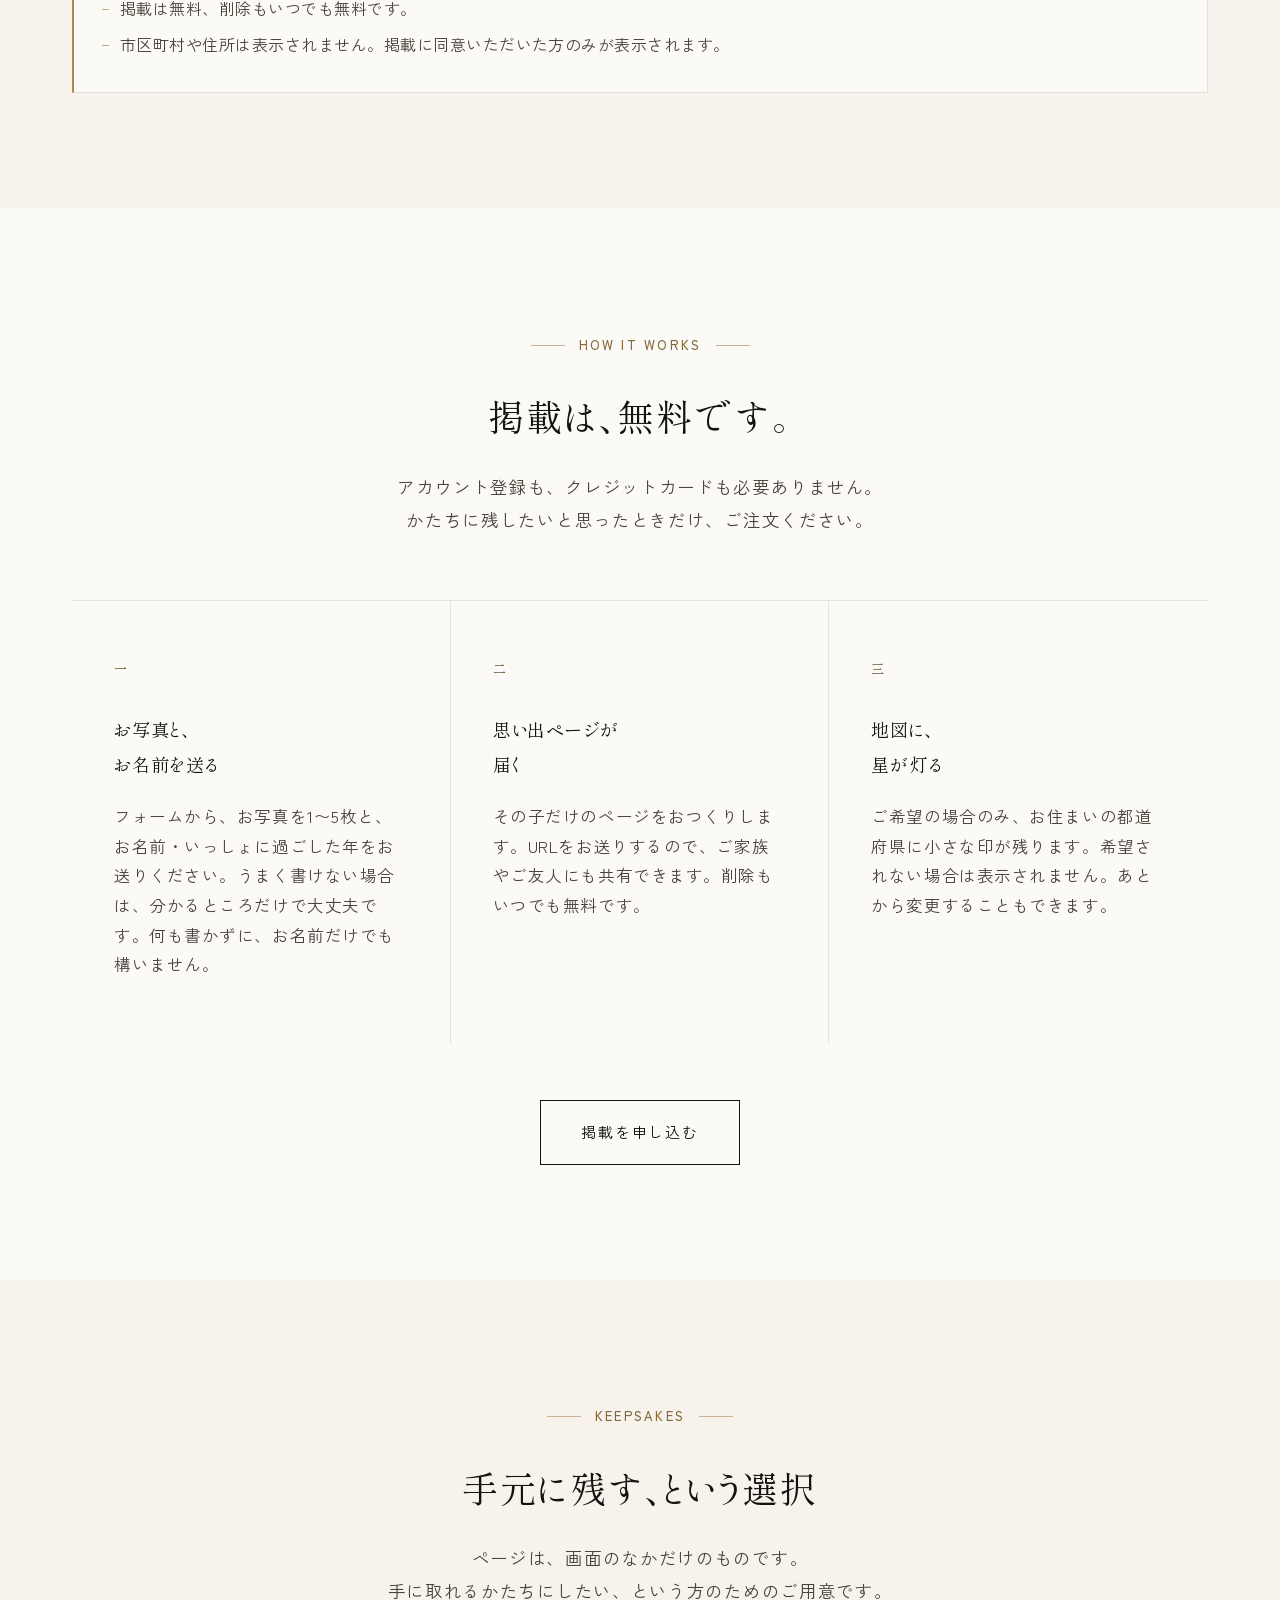
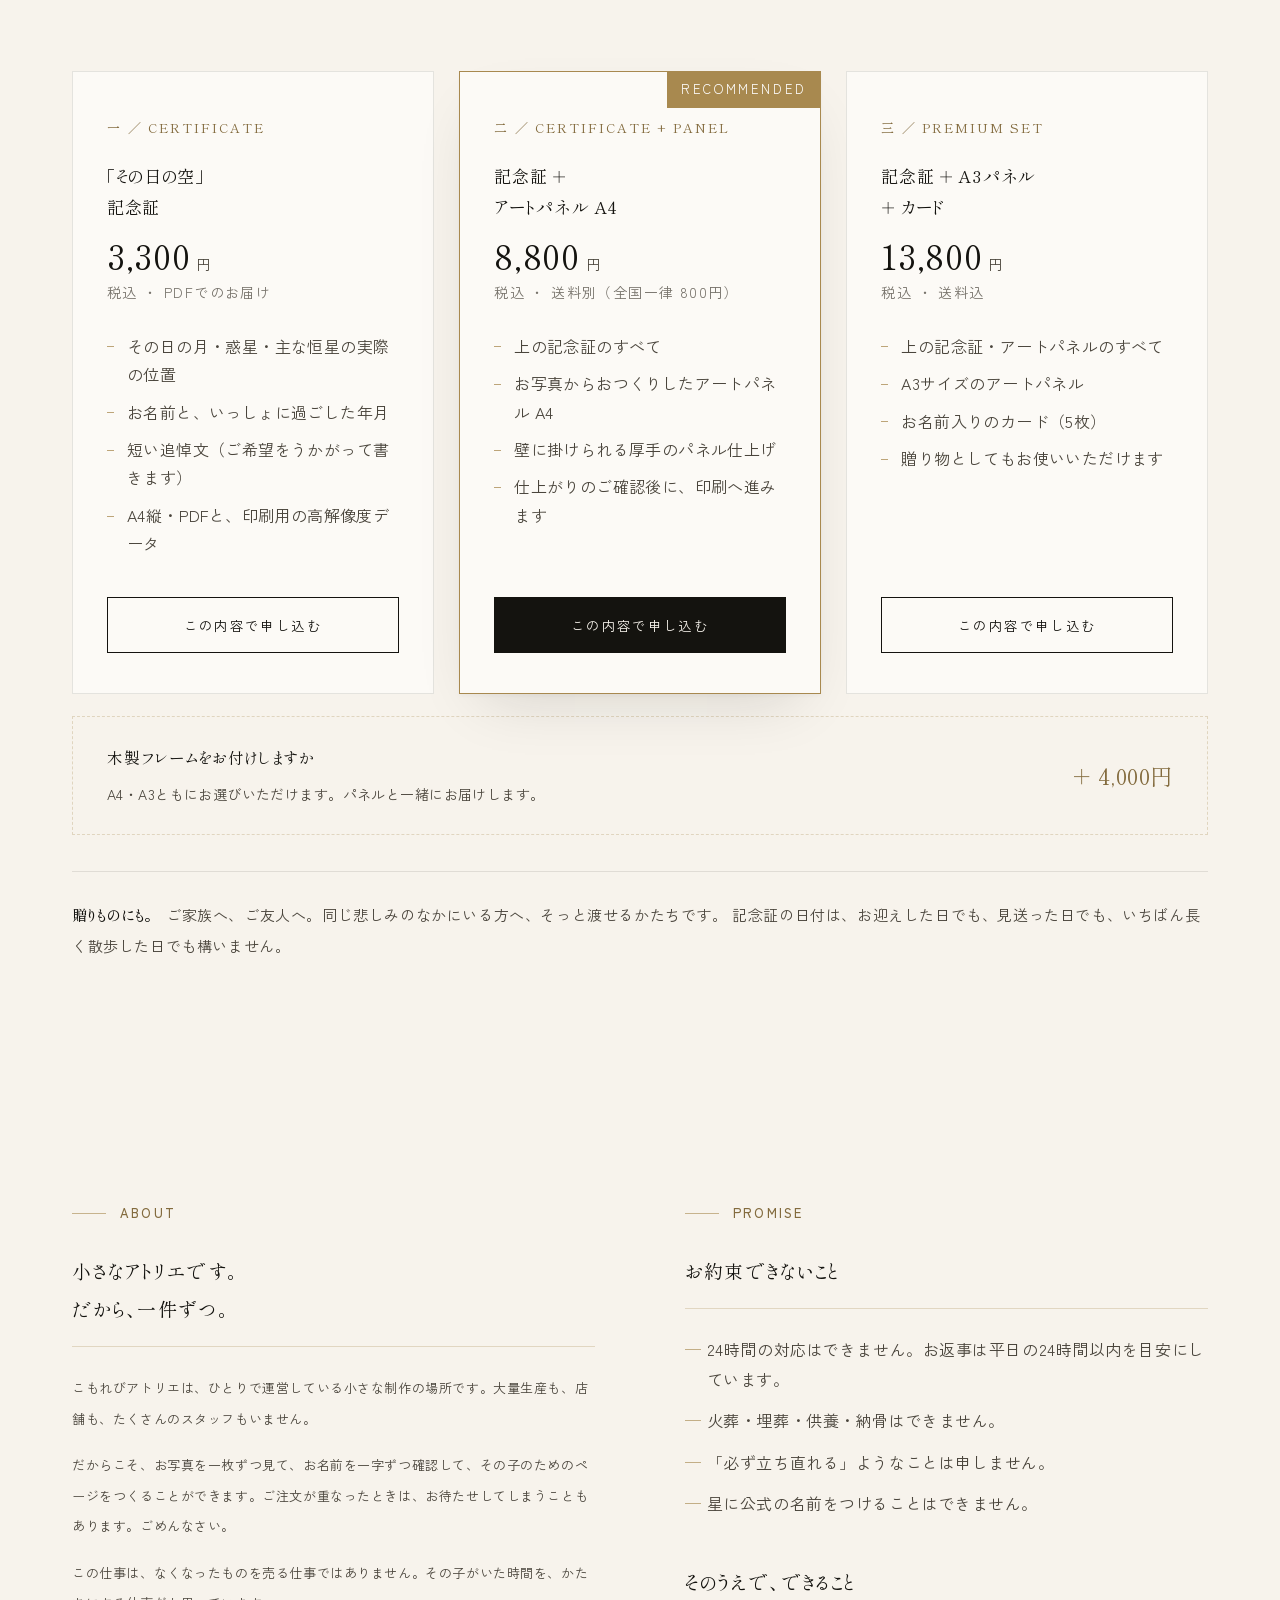
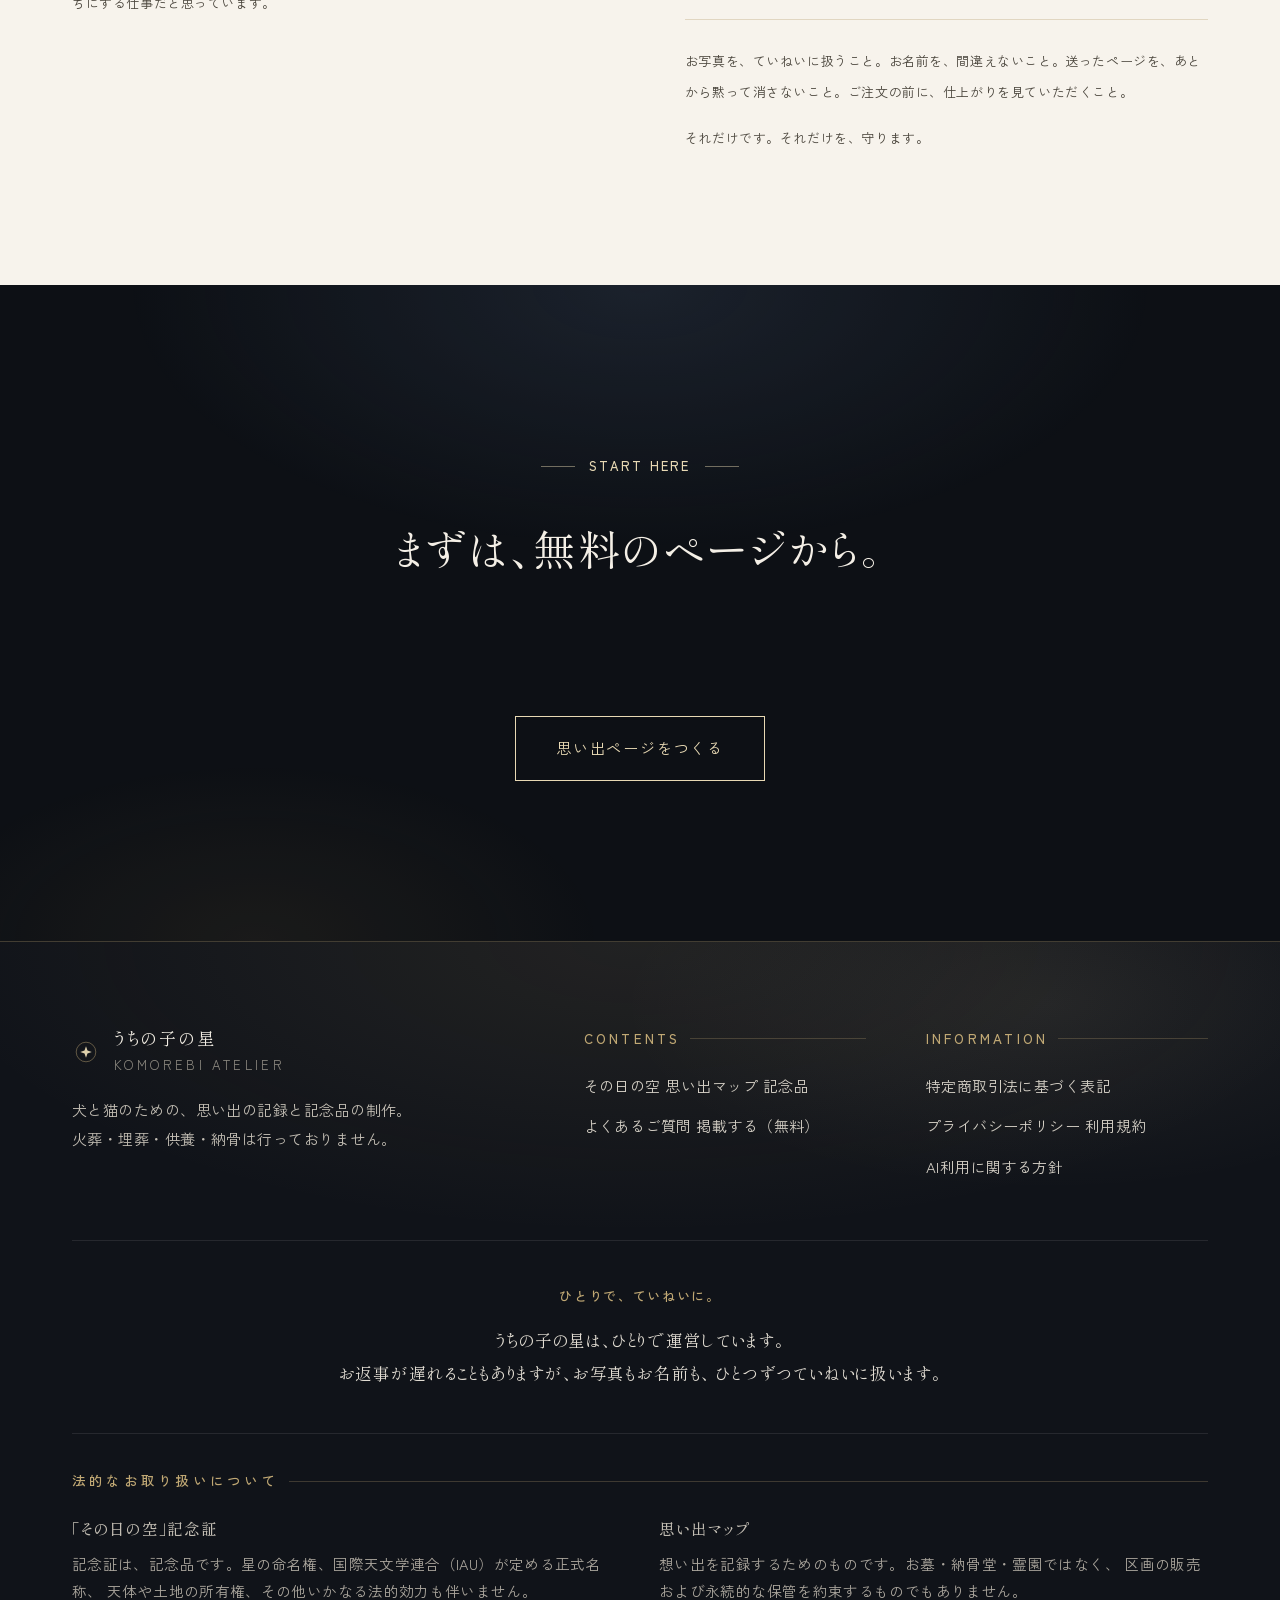
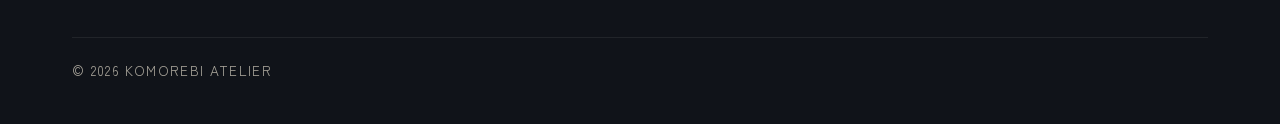
==== commit 68f2ac3b: "Add files via upload" ====
--- a/index.html
+++ b/index.html
@@ -40,7 +40,7 @@
       <a href="#sky">その日の空</a>
       <a href="#map">思い出マップ</a>
       <a href="#keepsakes">記念品</a>
-      <a href="#faq">よくあるご質問</a>
+      <a href="faq.html">よくあるご質問</a>
       <a class="nav-cta" href="memory.html">掲載する（無料）</a>
     </nav>
 
@@ -68,20 +68,20 @@
       <span class="hero3-eyebrow">FREE PET MEMORIAL ・ 登録無料</span>
 
       <h1 class="hero3-h1">
-        <span class="ln"><span>写真を1枚、</span></span>
-        <span class="ln"><span>送ってください。</span></span>
-        <span class="ln"><span><em>その子のページをつくります。</em></span></span>
+        <span class="ln"><span>写真1枚で、</span></span>
+        <span class="ln"><span>うちの子の思い出ページが</span></span>
+        <span class="ln"><span><em>無料でつくれます。</em></span></span>
       </h1>
 
       <p class="hero3-sub">
-        亡くなった犬や猫の「思い出ページ」を、<strong>無料</strong>でつくる場所です。<br>
+        亡くなった犬や猫の、思い出のページです。<strong>無料</strong>でつくれます。<br>
         やることは3つだけ。<br>
         <b class="hi">写真をえらぶ → 名前を書く → 送る。</b><br>
         会員登録も、料金もいりません。1分で終わります。
       </p>
 
       <div class="hero3-actions">
-        <a class="btn solid" href="memory.html">写真を登録する<small style="font-size:11px;opacity:.7;margin-left:6px">無料</small></a>
+        <a class="btn solid" href="memory.html">写真を登録する<small style="font-size:13px;opacity:.75;margin-left:6px">無料</small></a>
         <a class="btn" href="#map">みんなの記録を見る</a>
       </div>
 
@@ -161,26 +161,6 @@
   </div>
 </section>
 
-<!-- ================= EDIT 02 ================= -->
-<section class="edit rev">
-  <div class="edit-media">
-    <img src="img/hero-1600.jpg" alt="窓辺でくつろぐ犬" loading="lazy" width="1600" height="900">
-  </div>
-  <div class="edit-txt">
-    <div class="edit-num" data-rv>二 ／ ONE MINUTE</div>
-    <span class="lbl" data-rv>TEN THOUSAND STARS</span>
-    <h2 class="h2" style="margin-top:24px" data-rv="2">その日の空は、<br>いまも計算できます。</h2>
-    <p data-rv="3">
-      お迎えした日。いちばん長く散歩した日。見送った日。<br>
-      その日、その場所の空がどうだったかは、天文計算で今も分かります。
-    </p>
-    <p data-rv="3">
-      月がどれだけ欠けていたか。どの星が頭の上にあったか。
-      推定でも創作でもありません。誰が計算しても、同じ値になります。
-    </p>
-    <a class="tlink" href="#sky" data-rv="4">その日の空について<span class="ar">→</span></a>
-  </div>
-</section>
 
 <!-- ================= STATS ================= -->
 <section class="sec tight-p">
@@ -219,6 +199,33 @@
         <p>お別れの直後に、高いものを勧めることはしません。ご注文はいつでも、何度でも、数年後からでも大丈夫です。むしろ、そうしていただくほうがよいと考えています。</p>
       </div>
     </div>
+
+    <details class="more-fold" data-rv>
+      <summary>
+        <span class="more-fold-tx">くわしい機能を見る</span>
+        <span class="more-fold-cnt">4項目</span>
+      </summary>
+      <div class="more-fold-in">
+<div class="gift gift-2">
+      <div>
+        <h4>登録は、三段階だけ</h4>
+        <p>写真をえらぶ → お名前を書く → 送信。これで終わりです。パスワードも、ユーザー名も、認証メールもありません。</p>
+      </div>
+      <div>
+        <h4>文章が書けなくても大丈夫</h4>
+        <p>「好きだったこと」「いつもの場所」を、いくつか質問します。答えていただければ、こちらで文章を整えます。ひとことも書かなくても登録できます。</p>
+      </div>
+      <div>
+        <h4>公開範囲は、三つから</h4>
+        <p>誰でも見られる／URLを知っている人だけ／自分のために非公開。あとから変更できます。住所や市区町村は表示しません。</p>
+      </div>
+      <div>
+        <h4>同じ写真の二重登録は、お断りします</h4>
+        <p>同じ写真・同じ端末からの重複登録を、こちらで確認しています。一度登録した写真は、そのまま残ります。上書きも、削除も、ご連絡だけで承ります。</p>
+      </div>
+    </div>
+      </div>
+    </details>
   </div>
 </section>
 
@@ -236,7 +243,13 @@
       </p>
     </div>
 
-    <div style="overflow-x:auto" data-rv>
+    <details class="cmp-fold" data-rv>
+      <summary>
+        <span class="cmp-fold-tx">他サイトとの比較表をひらく</span>
+        <span class="cmp-fold-cnt">全11項目</span>
+      </summary>
+      <div class="cmp-fold-in">
+      <div style="overflow-x:auto">
       <table class="cmp">
         <thead>
           <tr>
@@ -303,58 +316,20 @@
           </tr>
         </tbody>
       </table>
-    </div>
-
-    <div class="notice" style="margin-top:46px" data-rv="2">
-      <strong>当方に足りないところ</strong>
-      大手のような、アプリ・多言語対応・電話サポート・24時間の有人対応はありません。
-      ご注文が重なると、お待たせします。
-      「ずっと必ず残る」という保証もできません（サービスを終えるときは、事前にお知らせし、データの取得に協力します）。
-    </div>
+      </div>
+
+      <div class="notice" style="margin-top:28px">
+        <strong>当方に足りないところ</strong>
+        大手のような、アプリ・多言語対応・電話サポート・24時間の有人対応はありません。
+        ご注文が重なると、お待たせします。
+        「ずっと必ず残る」という保証もできません（サービスを終えるときは、事前にお知らせし、データの取得に協力します）。
+      </div>
+      </div>
+    </details>
     <div class="cmp-foot"><a class="tlink" href="memory.html">比べたうえで、登録する（無料）<span class="ar">→</span></a></div>
   </div>
 </section>
 
-<!-- ================= FEATURES ================= -->
-<section class="sec">
-  <div class="wrap">
-    <div class="sec-head center" data-rv>
-      <span class="lbl center">FEATURES</span>
-      <h2 class="h2">つかいかたは、<br>できるだけ少なく。</h2>
-      <p class="lead" style="margin-top:22px">
-        機能は多いほうがいい、とは思いません。<br>
-        悲しいときに、たくさんの選択肢は要らないからです。
-      </p>
-    </div>
-
-    <div class="gift" data-rv style="grid-template-columns:repeat(2,1fr)">
-      <div>
-        <h4>登録は、三段階だけ</h4>
-        <p>写真をえらぶ → お名前を書く → 送信。これで終わりです。パスワードも、ユーザー名も、認証メールもありません。</p>
-      </div>
-      <div>
-        <h4>文章が書けなくても大丈夫</h4>
-        <p>「好きだったこと」「いつもの場所」を、いくつか質問します。答えていただければ、こちらで文章を整えます。ひとことも書かなくても登録できます。</p>
-      </div>
-      <div>
-        <h4>公開範囲は、三つから</h4>
-        <p>誰でも見られる／URLを知っている人だけ／自分のために非公開。あとから変更できます。住所や市区町村は表示しません。</p>
-      </div>
-      <div>
-        <h4>同じ写真の二重登録は、お断りします</h4>
-        <p>同じ写真・同じ端末からの重複登録を、こちらで確認しています。一度登録した写真は、そのまま残ります。上書きも、削除も、ご連絡だけで承ります。</p>
-      </div>
-      <div>
-        <h4>その日の空を、計算して添える</h4>
-        <p>ページに、その日の月と星の位置を添えられます。誕生日でも、見送った日でも。NASA / JPL の天体暦による実際の値です。</p>
-      </div>
-      <div>
-        <h4>消したいときは、一言で</h4>
-        <p>理由をうかがわずに削除します。無料です。「もう見たくない」も、立派な理由です。</p>
-      </div>
-    </div>
-  </div>
-</section>
 
 <!-- ================= SKY ================= -->
 <section class="sec sky" id="sky">
@@ -366,15 +341,14 @@
           <span class="lbl on-dark">THE SKY OF THAT DAY</span>
           <h2 class="h2" style="margin-top:26px">あの日の夜、その場所の空に<br>本当にあった星と月を、<br>計算でそのまま残します。</h2>
         </div>
-        <p class="lead" style="margin-bottom:22px">
-          お迎えした日。いちばん長く散歩した日。見送った日。<br>
-          <span style="font-size:.88em;opacity:.8">その日の夜、その場所の空を計算します。</span>
+        <p class="lead" style="margin-bottom:20px">
+          お迎えした日、見送った日、いちばん長く散歩した日。<br>
+          どの日でもお選びいただけます。
         </p>
         <p class="body">
-          その日、その場所の空がどうだったかは、天文計算で今でも分かります。
-          月がどれだけ欠けていたか。どの星が頭の上にあったか。<br><br>
-          当方が使うのは、NASA / JPL が公開している天体暦です。
-          推定でも、創作でもありません。誰が計算しても、同じ値になります。
+          その夜、月がどれだけ欠けていたか。どの星が頭の上にあったか。<br>
+          使うのは NASA / JPL が公開している天体暦です。
+          推定でも創作でもありません。誰が計算しても、同じ値になります。
         </p>
 
         <div class="moon-tool">
@@ -461,13 +435,13 @@
     <h2 class="h2" style="margin:22px 0 26px;color:#F6F1E8" data-rv="2">
       できあがるのは、<br>こんなページです。
     </h2>
-    <p style="font-size:13px;line-height:2.3;color:rgba(246,241,232,.80);letter-spacing:.05em" data-rv="3">
+    <p style="font-size:15px;line-height:2;color:rgba(246,241,232,.86);letter-spacing:.05em" data-rv="3">
       お名前と、過ごした年と、ひとこと。<br>
       それに、その日の空をつけて、一枚のページにします。
       テンプレートに流し込むだけではありません。
       お写真を一枚ずつ見て、お名前を一字ずつ確認して、その子のためのページにします。
     </p>
-    <p style="font-size:13px;line-height:2.3;color:rgba(246,241,232,.80);letter-spacing:.05em;margin-top:14px" data-rv="3">
+    <p style="font-size:15px;line-height:2;color:rgba(246,241,232,.86);letter-spacing:.05em;margin-top:14px" data-rv="3">
       一日に何件もは受けられません。お待たせすることがあります。ごめんなさい。<br>
       そのかわり、送ったページを、あとから黙って消すことはしません。
     </p>
@@ -518,13 +492,11 @@
     </div>
 
     <div class="notice" style="margin-top:64px" data-rv>
-      <strong>この地図について、はっきりとお伝えします。</strong>
-      この「思い出マップ」は、想い出を記録するための地図です。<b>お墓・納骨堂・霊園ではなく、区画を販売するものでもありません。</b>
-      地図上の印は、法的な権利や場所の所有を示すものではありません。
+      <strong>この地図について</strong>
+      この地図は想い出の記録です。<b>お墓・納骨堂・霊園ではなく、区画の販売や永続的な保管を約束するものでもありません。</b>
       <ul>
-        <li>区画・墓所の販売、および永続的な保管を約束するものではありません。</li>
-        <li>掲載は無料です。削除もいつでも無料です。</li>
-        <li>表示されるのは、掲載に同意いただいた方のみです。市区町村や住所は表示しません。</li>
+        <li>掲載は無料、削除もいつでも無料です。</li>
+        <li>市区町村や住所は表示されません。掲載に同意いただいた方のみが表示されます。</li>
       </ul>
     </div>
   </div>
@@ -578,6 +550,7 @@
       </p>
     </div>
 
+    <p class="tiers-hint" aria-hidden="true">← 横にスワイプ →</p>
     <div class="tiers">
       <div class="tier" data-rv>
         <div class="tier-n">一 ／ CERTIFICATE</div>
@@ -589,7 +562,6 @@
           <li>お名前と、いっしょに過ごした年月</li>
           <li>短い追悼文（ご希望をうかがって書きます）</li>
           <li>A4縦・PDFと、印刷用の高解像度データ</li>
-          <li>修正は2回まで無料</li>
         </ul>
         <a class="btn small" href="order.html?plan=cert">この内容で申し込む</a>
       </div>
@@ -604,7 +576,6 @@
           <li>お写真からおつくりしたアートパネル A4</li>
           <li>壁に掛けられる厚手のパネル仕上げ</li>
           <li>仕上がりのご確認後に、印刷へ進みます</li>
-          <li>修正は3回まで無料</li>
         </ul>
         <a class="btn small solid" href="order.html?plan=panel">この内容で申し込む</a>
       </div>
@@ -619,7 +590,6 @@
           <li>A3サイズのアートパネル</li>
           <li>お名前入りのカード（5枚）</li>
           <li>贈り物としてもお使いいただけます</li>
-          <li>修正は3回まで無料</li>
         </ul>
         <a class="btn small" href="order.html?plan=set">この内容で申し込む</a>
       </div>
@@ -632,144 +602,17 @@
       </div>
       <div class="p">＋ 4,000円</div>
     </div>
-  </div>
-</section>
-
-<section class="sec tight-p paper2" style="border-top:1px solid var(--line-2)">
-  <div class="wrap">
-    <div class="sec-head center" data-rv>
-      <span class="lbl center">FOR SOMEONE</span>
-      <h2 class="h2">贈りものにも。</h2>
-      <p class="lead" style="margin-top:22px">
-        ご家族へ、ご友人へ。<br>
-        同じ悲しみのなかにいる人へ、そっと渡すことのできるかたちです。
-      </p>
-    </div>
-    <div class="gift" data-rv>
-      <div>
-        <h4>ご家族へ</h4>
-        <p>いっしょに暮らしていた方へ。ひとりで見るには、少し重い日があります。同じページを、同じURLで。</p>
-      </div>
-      <div>
-        <h4>贈りものとして</h4>
-        <p>お名前入りのカードとパネルは、そのまま贈りものにできます。「おくり主」の名前も入れられます。</p>
-      </div>
-      <div>
-        <h4>日を選んで</h4>
-        <p>お迎えした日、いちばん長く散歩した日、見送った日。記念証の日付は、どの日でも構いません。</p>
-      </div>
-    </div>
-  </div>
-</section>
-
-<!-- ================= VOICES ================= -->
-<section class="sec paper2">
-  <div class="wrap">
-    <div class="sec-head center" data-rv>
-      <span class="lbl center">VOICES</span>
-      <h2 class="h2">ご利用いただいた方から。</h2>
-      <p class="lead" style="margin-top:22px">
-        いただいたお言葉の一部を、許可をいただいて掲載しています。<br>
-        <span style="font-size:11px;color:var(--ink-3);opacity:.8">※ 掲載準備中のため、以下は文章の例です。</span>
-      </p>
-    </div>
-    <div class="voices" data-rv>
-      <div class="voice">
-        <p>正直、こんなに早く終わると思っていませんでした。写真を一枚選んで、名前を書いただけ。それなのに、届いたページを見たときに、ちゃんと泣けました。</p>
-        <div class="who"><b>むぎ</b> のご家族 ／ 東京都</div>
-      </div>
-      <div class="voice">
-        <p>書くことが何も浮かばなくて、下書きのまま三日ほど閉じていました。ひとつだけ質問に答えたら、あとは向こうで整えてくれて。助かりました。</p>
-        <div class="who"><b>こむぎ</b> のご家族 ／ 神奈川県</div>
-      </div>
-      <div class="voice">
-        <p>記念証の日付を、見送った日ではなく、うちに来た日にしてもらいました。そっちのほうが、うちの子らしいと思ったので。</p>
-        <div class="who"><b>ソラ</b> のご家族 ／ 大阪府</div>
-      </div>
-    </div>
-  </div>
-</section>
-
-<!-- ================= FAQ ================= -->
-<section class="sec paper2" id="faq">
-  <div class="wrap narrow">
-    <div class="sec-head center" data-rv>
-      <span class="lbl center">Q &amp; A</span>
-      <h2 class="h2">よくあるご質問</h2>
-    </div>
-
-    <div class="faq" data-rv>
-      <details>
-        <summary><span class="q">一</span><span>本当に無料ですか。あとから請求されませんか。</span></summary>
-        <div class="a">
-          <p>思い出ページの掲載は無料です。掲載だけをご希望の場合、費用は一切かかりません。クレジットカードのご登録も不要です。</p>
-          <p>記念品は、ご自身でお申し込みいただいた場合のみ有料となります。「無料」とご案内したページについて、あとから請求することはありません。</p>
-        </div>
-      </details>
-
-      <details>
-        <summary><span class="q">二</span><span>ペットではなく、人（家族）でもお願いできますか。</span></summary>
-        <div class="a">
-          <p>「その日の空」記念証は、お生まれになった日、ご結婚記念日、お見送りした日など、人についてもおつくりしています。お写真からのアートパネルも同様です。</p>
-          <p>ただし、当方では葬儀・供養の代行は一切行っておりません。詳しくは<a href="tokushoho.html">特定商取引法に基づく表記</a>をご覧ください。</p>
-        </div>
-      </details>
-
-      <details>
-        <summary><span class="q">三</span><span>どんな写真を送ればいいですか。</span></summary>
-        <div class="a">
-          <p>スマートフォンで撮ったお写真で大丈夫です。顔がはっきり写っているもの、全身が写っているものが仕上がりがきれいです。1〜5枚ほどお送りください。</p>
-          <p>お写真が古い・少ない場合でも、お作りできます。その場合はご相談のうえ、できる範囲でご提案します。</p>
-        </div>
-      </details>
-
-      <details>
-        <summary><span class="q">四</span><span>AIを使っていますか。</span></summary>
-        <div class="a">
-          <p>アートパネルの制作過程で、画像処理および生成のためのAIツールを使用する場合があります。使用した場合は、制作前にお伝えします。</p>
-          <p>「その日の空」記念証の数値は、AIによる推定ではなく、NASA / JPL の天体暦とヒッパルコス星表を用いた天文計算によるものです。同じ日時・地点であれば、誰が計算しても同じ値になります。詳しくは<a href="ai-policy.html">AI利用に関する方針</a>をご覧ください。</p>
-        </div>
-      </details>
-
-      <details>
-        <summary><span class="q">五</span><span>地図には必ず載りますか。</span></summary>
-        <div class="a">
-          <p>いいえ。掲載はご希望された場合のみです。お申し込み時にお選びいただけます。掲載後も、ご連絡いただければいつでも削除します。</p>
-        </div>
-      </details>
-
-      <details>
-        <summary><span class="q">六</span><span>どのくらいで届きますか。</span></summary>
-        <div class="a">
-          <p>記念証（PDF）は、ご入金確認後おおむね3日以内にお送りします。アートパネルは、仕上がりのご確認をいただいてから印刷・発送となり、おおむね2週間ほどです。</p>
-          <p>お急ぎの場合、状況をお知らせいただければ可能な範囲で調整します。</p>
-        </div>
-      </details>
-
-      <details>
-        <summary><span class="q">七</span><span>支払い方法を教えてください。</span></summary>
-        <div class="a">
-          <p>銀行振込、またはクレジットカード決済（決済リンクをお送りします）をお選びいただけます。お申し込み後にご案内します。お支払いは制作開始前のご入金となりますが、制作開始前であればキャンセルは無料です。</p>
-        </div>
-      </details>
-
-      <details>
-        <summary><span class="q">八</span><span>急いでいるわけではありません。あとで決めてもいいですか。</span></summary>
-        <div class="a">
-          <p>はい。掲載は無料のまま残りますので、数か月後、数年後でも構いません。むしろ、そうしていただくほうがよいと考えています。</p>
-        </div>
-      </details>
-
-      <details>
-        <summary><span class="q">九</span><span>葬儀・火葬・供養をお願いできますか。</span></summary>
-        <div class="a">
-          <p>できません。当方は火葬・埋葬・供養・納骨に関する一切の役務を提供しておりません。ペットのご葬儀については、お住まいの自治体の窓口、または各地のペット霊園・火葬サービスにご相談ください。</p>
-          <p>当方がおつくりするのは、思い出の記録と、その記念品です。</p>
-        </div>
-      </details>
-    </div>
-  </div>
-</section>
+
+    <p class="gift-note" data-rv>
+      <b>贈りものにも。</b>
+      ご家族へ、ご友人へ。同じ悲しみのなかにいる方へ、そっと渡せるかたちです。
+      記念証の日付は、お迎えした日でも、見送った日でも、いちばん長く散歩した日でも構いません。
+    </p>
+  </div>
+</section>
+
+
+
 
 <!-- ================= ABOUT ================= -->
 <section class="sec">
@@ -791,7 +634,6 @@
           <li>火葬・埋葬・供養・納骨はできません。</li>
           <li>「必ず立ち直れる」ようなことは申しません。</li>
           <li>星に公式の名前をつけることはできません。</li>
-          <li>地図に、永続的な保管を約束することはできません。</li>
         </ul>
         <h3 style="margin-top:44px">そのうえで、できること</h3>
         <p>お写真を、ていねいに扱うこと。お名前を、間違えないこと。送ったページを、あとから黙って消さないこと。ご注文の前に、仕上がりを見ていただくこと。</p>
@@ -818,49 +660,64 @@
 <footer class="ftr">
   <div class="wrap">
     <div class="ftr-top">
-      <div>
+
+      <div class="ftr-brand">
         <div class="ftr-mark">
           <svg viewBox="0 0 32 32" fill="none" aria-hidden="true">
-            <circle cx="16" cy="16" r="11.2" stroke="#CFC9BE" stroke-width=".8" opacity=".5"/>
+            <circle cx="16" cy="16" r="11.2" stroke="#C0A874" stroke-width=".8" opacity=".65"/>
             <path d="M16 9.4l1.7 4.9 4.9 1.7-4.9 1.7-1.7 4.9-1.7-4.9-4.9-1.7 4.9-1.7z"
-                  fill="#E8D9B4" opacity=".85"/>
+                  fill="#E8D9B4" opacity=".95"/>
           </svg>
           <span>
             <span class="jp">うちの子の星</span>
             <span class="en">KOMOREBI ATELIER</span>
           </span>
         </div>
-        <p>犬と猫のための、思い出の記録と記念品の制作。<br>火葬・埋葬・供養・納骨は行っておりません。</p>
-      </div>
-
-      <div class="ftr-ln">
+        <p>犬と猫のための、思い出の記録と記念品の制作。<br>
+        火葬・埋葬・供養・納骨は行っておりません。</p>
+      </div>
+
+      <nav class="ftr-ln" aria-label="コンテンツ">
         <h4>CONTENTS</h4>
         <a href="#sky">その日の空</a>
         <a href="map.html">思い出マップ</a>
         <a href="#keepsakes">記念品</a>
-        <a href="#faq">よくあるご質問</a>
+        <a href="faq.html">よくあるご質問</a>
         <a href="memory.html">掲載する（無料）</a>
-      </div>
-
-      <div class="ftr-ln">
+      </nav>
+
+      <nav class="ftr-ln" aria-label="ご案内">
         <h4>INFORMATION</h4>
         <a href="tokushoho.html">特定商取引法に基づく表記</a>
         <a href="privacy.html">プライバシーポリシー</a>
         <a href="terms.html">利用規約</a>
         <a href="ai-policy.html">AI利用に関する方針</a>
-      </div>
+      </nav>
+
+    </div>
+
+    <div class="ftr-mid">
+      <p class="ftr-voice">
+        <span class="ftr-voice-lbl">ひとりで、ていねいに。</span>
+        うちの子の星は、ひとりで運営しています。<br>
+        お返事が遅れることもありますが、お写真もお名前も、<br class="sp-br">
+        ひとつずつていねいに扱います。
+      </p>
     </div>
 
     <div class="ftr-disc">
-      <div>
-        <b>「その日の空」記念証について</b>
-        当該記念証は記念品です。星の命名権、国際天文学連合（IAU）が定める正式名称、
-        宇宙・天体・土地の所有権、その他いかなる法的効力も伴いません。
-      </div>
-      <div>
-        <b>思い出マップについて</b>
-        想い出を記録するためのものであり、墓地・納骨堂・霊園ではありません。
-        区画の販売および永続的な保管を約束するものではありません。
+      <h4 class="ftr-disc-h">法的なお取り扱いについて</h4>
+      <div class="ftr-disc-grid">
+        <div>
+          <b>「その日の空」記念証</b>
+          記念証は、記念品です。星の命名権、国際天文学連合（IAU）が定める正式名称、
+          天体や土地の所有権、その他いかなる法的効力も伴いません。
+        </div>
+        <div>
+          <b>思い出マップ</b>
+          想い出を記録するためのものです。お墓・納骨堂・霊園ではなく、
+          区画の販売および永続的な保管を約束するものでもありません。
+        </div>
       </div>
       <div class="ftr-cr">&copy; <span data-year>2026</span> KOMOREBI ATELIER</div>
     </div>
--- a/style.css
+++ b/style.css
@@ -69,8 +69,8 @@
 /* ---------- base ---------- */
 body{
   font-family:var(--gothic);
-  font-size:15px;
-  line-height:2.05;
+  font-size:16px;
+  line-height:1.9;
   letter-spacing:.035em;
   color:var(--ink-2);
   background:var(--paper);
@@ -111,21 +111,21 @@
 }
 .h3{
   font-family:var(--mincho);font-weight:400;
-  font-size:clamp(17px,2vw,21px);line-height:1.85;letter-spacing:.045em;color:var(--ink);
+  font-size:clamp(18px,2.1vw,23px);line-height:1.8;letter-spacing:.04em;color:var(--ink);
 }
 .lead{
-  font-size:15px;line-height:2.4;color:var(--ink-3);letter-spacing:.05em;
-}
-.body{font-size:14px;line-height:2.25;color:var(--ink-3)}
-.small{font-size:12.5px;line-height:2.1;color:var(--ink-3)}
-.tiny{font-size:11px;line-height:2;color:var(--ink-3);letter-spacing:.08em}
+  font-size:17.5px;line-height:1.9;color:var(--ink-3);letter-spacing:.04em;
+}
+.body{font-size:17px;line-height:1.85;color:var(--ink-3)}
+.small{font-size:16px;line-height:1.82;color:var(--ink-3)}
+.tiny{font-size:14.5px;line-height:1.8;color:var(--ink-3);letter-spacing:.05em}
 .vertical{writing-mode:vertical-rl;text-orientation:mixed}
 
 /* eyebrow / section label */
 .lbl{
   display:inline-flex;align-items:center;gap:14px;
-  font-family:var(--gothic);font-size:10px;font-weight:500;
-  letter-spacing:.34em;text-transform:uppercase;color:var(--gold);
+  font-family:var(--gothic);font-size:12.5px;font-weight:500;
+  letter-spacing:.22em;text-transform:uppercase;color:var(--gold);
 }
 .lbl::before{content:"";width:34px;height:1px;background:var(--gold);opacity:.6;flex:none}
 .lbl.center::after{content:"";width:34px;height:1px;background:var(--gold);opacity:.6;flex:none}
@@ -143,7 +143,7 @@
   --b:var(--ink);
   position:relative;display:inline-flex;align-items:center;justify-content:center;gap:12px;
   padding:17px 40px;border:1px solid var(--b);border-radius:0;
-  font-family:var(--gothic);font-size:12.5px;letter-spacing:.2em;
+  font-family:var(--gothic);font-size:15px;letter-spacing:.12em;
   color:var(--b);background:transparent;overflow:hidden;isolation:isolate;
   transition:color .55s var(--ease);
 }
@@ -159,13 +159,13 @@
 .btn.solid:hover{color:var(--b)}
 .btn.solid:hover::before{transform:scaleY(0)}
 .btn.gold{--b:var(--gold)}
-.btn.small{padding:12px 26px;font-size:11.5px;letter-spacing:.16em}
+.btn.small{padding:13px 26px;font-size:14.5px;letter-spacing:.1em}
 .btn-row{display:flex;flex-wrap:wrap;gap:14px}
 
 /* text link with animated rule */
 .tlink{
   display:inline-flex;align-items:center;gap:12px;
-  font-size:12.5px;letter-spacing:.16em;color:var(--ink);position:relative;padding-bottom:6px;
+  font-size:15px;letter-spacing:.1em;color:var(--ink);position:relative;padding-bottom:6px;
 }
 .tlink::after{
   content:"";position:absolute;left:0;bottom:0;width:100%;height:1px;
@@ -228,7 +228,7 @@
 .mark:hover svg{transform:rotate(90deg)}
 .mark-tx{display:flex;flex-direction:column;line-height:1.25}
 .mark-tx .jp{font-family:var(--mincho);font-size:15.5px;letter-spacing:.18em;color:var(--ink);white-space:nowrap}
-.mark-tx .en{font-size:7.5px;letter-spacing:.3em;color:var(--gold);white-space:nowrap;margin-top:3px}
+.mark-tx .en{font-size:9px;letter-spacing:.3em;color:var(--gold);white-space:nowrap;margin-top:3px}
 
 .nav{display:flex;align-items:center;gap:34px}
 .nav a{
@@ -243,7 +243,7 @@
 .nav a:hover{color:var(--ink)}
 .nav a:hover::after{transform:scaleX(1)}
 .hdr .nav-cta{
-  border:1px solid var(--ink);padding:11px 24px;font-size:11.5px;letter-spacing:.16em;
+  border:1px solid var(--ink);padding:11px 22px;font-size:14.5px;letter-spacing:.08em;
   color:var(--ink);transition:.4s var(--ease);
 }
 .hdr .nav-cta::after{display:none}
@@ -288,7 +288,7 @@
 .hero3-txt{max-width:660px;color:#F6F1E8}
 .hero3-eyebrow{
   display:inline-flex;align-items:center;gap:12px;
-  font-size:10px;letter-spacing:.3em;color:#E3D2AC;margin-bottom:clamp(20px,3vh,30px);
+  font-size:11.5px;letter-spacing:.26em;color:#E3D2AC;margin-bottom:clamp(20px,3vh,30px);
 }
 .hero3-eyebrow::before{content:"";width:28px;height:1px;background:#E3D2AC;opacity:.7}
 .hero3-h1{
@@ -304,8 +304,8 @@
 .hero3-h1 .ln:nth-child(2)>span{animation-delay:.4s}
 .hero3-h1 .ln:nth-child(3)>span{animation-delay:.55s}
 .hero3-sub{
-  margin-top:clamp(22px,3.4vh,32px);font-size:13.5px;line-height:2.35;
-  letter-spacing:.06em;color:rgba(246,241,232,.86);max-width:520px;
+  margin-top:clamp(22px,3.4vh,32px);font-size:16.5px;line-height:1.95;
+  letter-spacing:.05em;color:rgba(246,241,232,.88);max-width:520px;
 }
 .hero3-sub strong{color:#FBF7EF;font-weight:500}
 .hero3-actions{
@@ -320,7 +320,7 @@
 .hero3-actions .btn.solid:hover{color:#F6F1E8}
 .hero3-actions .btn.solid:hover::before{transform:scaleY(0)}
 .hero3-note{
-  margin-top:16px;font-size:11px;letter-spacing:.08em;color:rgba(246,241,232,.6);
+  margin-top:16px;font-size:13px;letter-spacing:.06em;color:rgba(246,241,232,.72);
   opacity:0;animation:fadeUp 1.2s var(--ease-out) 1.25s forwards;
 }
 
@@ -336,7 +336,7 @@
 }
 .hero3-strip div:last-child{border-right:none}
 .hero3-strip b{
-  display:block;font-family:var(--mincho);font-size:14px;font-weight:400;
+  display:block;font-family:var(--mincho);font-size:15.5px;font-weight:400;
   letter-spacing:.1em;color:#FBF7EF;margin-bottom:4px;
 }
 .hero3-strip span{font-size:9.5px;letter-spacing:.18em;color:rgba(246,241,232,.55)}
@@ -346,7 +346,7 @@
   display:flex;flex-direction:column;align-items:center;gap:10px;
   opacity:0;animation:fadeUp 1.4s var(--ease-out) 1.6s forwards;
 }
-.hero3-scroll span{writing-mode:vertical-rl;font-size:8.5px;letter-spacing:.34em;
+.hero3-scroll span{writing-mode:vertical-rl;font-size:10px;letter-spacing:.34em;
   color:rgba(246,241,232,.55)}
 .hero3-scroll i{width:1px;height:46px;background:linear-gradient(#E3D2AC,transparent);position:relative;overflow:hidden}
 .hero3-scroll i::after{content:"";position:absolute;top:0;left:0;width:1px;height:18px;
@@ -364,22 +364,22 @@
   .hero3-actions{flex-direction:column;align-items:stretch}
   .hero3-actions .btn{width:100%;padding:16px}
   .hero3-strip b{font-size:12px}
-  .hero3-strip span{font-size:8.5px;letter-spacing:.1em}
+  .hero3-strip span{font-size:10px;letter-spacing:.1em}
   .hero3-scroll{display:none}
 }
 
 /* =========================================================================
    COMPARE 比較表
    ========================================================================= */
-.cmp{width:100%;border-collapse:collapse;font-size:12px;margin-top:8px}
+.cmp{width:100%;border-collapse:collapse;font-size:14.5px;margin-top:8px}
 .cmp th,.cmp td{border-bottom:1px solid var(--line);padding:16px 14px;text-align:left;vertical-align:top}
 .cmp thead th{
-  font-family:var(--mincho);font-size:11.5px;letter-spacing:.12em;font-weight:400;
+  font-family:var(--mincho);font-size:13.5px;letter-spacing:.1em;font-weight:400;
   color:var(--ink);border-bottom:1px solid var(--line-gold);padding-bottom:14px;
 }
 .cmp thead th.us{color:var(--gold)}
 .cmp tbody td{color:var(--ink-3);line-height:1.95}
-.cmp tbody td:first-child{color:var(--ink);font-size:12.5px;width:26%}
+.cmp tbody td:first-child{color:var(--ink);font-size:14.5px;width:26%}
 .cmp .yes{color:var(--sage-2);font-weight:500}
 .cmp .no{color:#9A8F82}
 .cmp td.us{background:rgba(168,137,79,.045)}
@@ -401,8 +401,8 @@
 }
 .statement-tx em{font-style:normal;color:var(--gold)}
 .statement-note{
-  margin-top:clamp(38px,5vw,54px);font-size:13px;line-height:2.35;
-  letter-spacing:.07em;color:var(--ink-3);
+  margin-top:clamp(38px,5vw,54px);font-size:17px;line-height:1.85;
+  letter-spacing:.04em;color:var(--ink-3);
 }
 .statement .rule{margin-top:clamp(50px,7vw,80px);margin-bottom:0}
 
@@ -421,7 +421,7 @@
   font-family:var(--mincho);font-size:18px;font-weight:400;line-height:1.95;
   letter-spacing:.05em;color:var(--ink);margin-bottom:20px;
 }
-.pr p{font-size:12.5px;line-height:2.3;color:var(--ink-3)}
+.pr p{font-size:16.5px;line-height:1.8;color:var(--ink-3)}
 .pr::after{
   content:"";position:absolute;top:0;left:0;width:100%;height:1px;background:var(--gold);
   transform:scaleX(0);transform-origin:left;transition:transform .7s var(--ease);
@@ -458,13 +458,13 @@
 }
 .cert-in{position:relative;z-index:1}
 .cert-top{display:flex;justify-content:space-between;align-items:flex-start;margin-bottom:26px}
-.cert-brand{font-family:var(--mincho);font-size:10.5px;letter-spacing:.28em;color:var(--gold)}
-.cert-no{font-size:8.5px;letter-spacing:.2em;color:var(--ink-3);opacity:.6}
+.cert-brand{font-family:var(--mincho);font-size:11.5px;letter-spacing:.28em;color:var(--gold)}
+.cert-no{font-size:10px;letter-spacing:.2em;color:var(--ink-3);opacity:.6}
 .cert-ttl{
   font-family:var(--mincho);font-size:clamp(15px,1.8vw,18px);letter-spacing:.22em;
   color:var(--ink);text-align:center;margin-bottom:4px;
 }
-.cert-sub{text-align:center;font-size:8.5px;letter-spacing:.34em;color:var(--gold);margin-bottom:28px}
+.cert-sub{text-align:center;font-size:10px;letter-spacing:.34em;color:var(--gold);margin-bottom:28px}
 .cert-name{
   font-family:var(--mincho);text-align:center;font-size:clamp(24px,3.4vw,34px);
   letter-spacing:.2em;color:var(--ink);line-height:1.4;
@@ -480,10 +480,10 @@
   background:rgba(168,137,79,.2);border:1px solid rgba(168,137,79,.2);margin-bottom:22px;
 }
 .cert-stars div{background:rgba(252,250,245,.55);padding:13px 15px;text-align:center}
-.cert-stars dt{font-size:8px;letter-spacing:.18em;color:var(--gold);margin-bottom:3px}
+.cert-stars dt{font-size:9.5px;letter-spacing:.18em;color:var(--gold);margin-bottom:3px}
 .cert-stars dd{font-family:var(--mincho);font-size:12.5px;letter-spacing:.06em;color:var(--ink)}
 .cert-line{
-  text-align:center;font-family:var(--mincho);font-size:11.5px;line-height:2.2;
+  text-align:center;font-family:var(--mincho);font-size:13.5px;line-height:1.95;
   letter-spacing:.1em;color:var(--ink-2);padding-top:18px;border-top:1px solid rgba(168,137,79,.24);
 }
 
@@ -493,8 +493,8 @@
   padding:26px 28px;display:flex;align-items:center;gap:26px;flex-wrap:wrap;
 }
 .moon-tool .mt-l{flex:1;min-width:180px}
-.moon-tool .mt-l .t1{font-size:11px;letter-spacing:.2em;color:var(--star);margin-bottom:8px}
-.moon-tool .mt-l .t2{font-size:11.5px;line-height:1.95;color:#8F8A80}
+.moon-tool .mt-l .t1{font-size:13px;letter-spacing:.14em;color:var(--star);margin-bottom:8px}
+.moon-tool .mt-l .t2{font-size:13.5px;line-height:1.9;color:#9C968B}
 .moon-tool input[type=date]{
   font-family:var(--gothic);font-size:13px;letter-spacing:.06em;
   background:transparent;border:1px solid var(--line-n);color:#EDE7DC;
@@ -506,7 +506,7 @@
 .moon-face{width:52px;height:52px;flex:none;position:relative}
 .moon-face svg{width:100%;height:100%}
 .moon-tx .p{font-family:var(--mincho);font-size:23px;letter-spacing:.04em;color:var(--star);line-height:1.2}
-.moon-tx .n{font-size:10px;letter-spacing:.16em;color:#8F8A80;margin-top:4px}
+.moon-tx .n{font-size:13.5px;letter-spacing:.1em;color:#9C968B;margin-top:5px}
 
 /* sky data strip */
 .sky-data{
@@ -515,11 +515,11 @@
 }
 .sky-data>div{padding:30px 22px;border-right:1px solid var(--line-n);text-align:center}
 .sky-data>div:last-child{border-right:none}
-.sky-data dt{font-size:9.5px;letter-spacing:.24em;color:#7E796F;margin-bottom:12px}
+.sky-data dt{font-size:13.5px;letter-spacing:.13em;color:#ADA79C;margin-bottom:8px}
 .sky-data dd{font-family:var(--mincho);font-size:clamp(17px,2vw,21px);letter-spacing:.05em;color:var(--star)}
-.sky-data dd small{display:block;font-family:var(--gothic);font-size:9.5px;letter-spacing:.1em;
+.sky-data dd small{display:block;font-family:var(--gothic);font-size:12px;letter-spacing:.06em;
   color:#7E796F;margin-top:7px}
-.sky-src{text-align:center;font-size:10.5px;line-height:2.2;letter-spacing:.08em;
+.sky-src{text-align:center;font-size:14px;line-height:1.9;letter-spacing:.06em;
   color:#6E6A62;margin-top:30px}
 .sky-src b{color:#8F8A80;font-weight:400}
 
@@ -576,8 +576,8 @@
 }
 .map-card-h{display:flex;justify-content:space-between;align-items:baseline;
   padding-bottom:13px;margin-bottom:14px;border-bottom:1px solid var(--line)}
-.map-card-h .t{font-family:var(--mincho);font-size:12.5px;letter-spacing:.2em;color:var(--ink)}
-.map-card-h .c{font-size:10px;letter-spacing:.14em;color:var(--gold)}
+.map-card-h .t{font-family:var(--mincho);font-size:14.5px;letter-spacing:.14em;color:var(--ink)}
+.map-card-h .c{font-size:13px;letter-spacing:.1em;color:var(--gold)}
 
 /* 地図と地域一覧を横並びにして、カードの高さを左コラムに合わせる */
 .map-card-bd{display:grid;grid-template-columns:minmax(0,1.3fr) minmax(0,1fr);
@@ -606,7 +606,7 @@
   border:1px solid var(--line);align-content:stretch}
 .region-grid button{
   background:var(--paper-2);padding:0 15px;display:flex;justify-content:space-between;
-  align-items:center;font-size:11.5px;letter-spacing:.06em;color:var(--ink-3);
+  align-items:center;font-size:14px;letter-spacing:.04em;color:var(--ink-3);
   transition:background .3s,color .3s;min-height:0;
 }
 .region-grid button:hover{background:var(--paper-3);color:var(--ink)}
@@ -614,23 +614,23 @@
 .region-grid button.zero b{color:var(--paper-4)}
 .map-card-ft{
   margin-top:13px;padding-top:11px;border-top:1px solid var(--line);
-  font-size:10.5px;line-height:1.9;color:var(--ink-3);letter-spacing:.04em;
+  font-size:14.5px;line-height:1.82;color:var(--ink-3);letter-spacing:.03em;
 }
 
 @media (max-width:860px){
   .map-card-bd{grid-template-columns:1fr}
-  .jp-map{max-width:260px;margin:0 auto;width:100%}
+  .jp-map{max-width:290px;margin:0 auto;width:100%}
   .region-grid{grid-template-columns:repeat(2,1fr);margin-top:13px}
 }
 @media (max-width:640px){
   /* モバイルは縦に長くなりすぎないよう、余白を詰める */
   #map .notice{margin-top:40px !important}
   .map-card-ft{font-size:10px;line-height:1.8;margin-top:11px;padding-top:9px}
-  .region-grid button{padding:0 12px;font-size:11px}
+  .region-grid button{padding:0 13px;font-size:14px}
 }
 @media (max-width:520px){
   .map-card-bd{gap:12px}
-  .jp-map{max-width:215px}
+  .jp-map{max-width:275px}
 }
 
 /* =========================================================================
@@ -645,9 +645,9 @@
 .tier.feat{border-color:var(--gold);box-shadow:var(--shadow-m)}
 .tier.feat::before{
   content:"RECOMMENDED";position:absolute;top:-1px;right:-1px;background:var(--gold);color:#fff;
-  font-size:8.5px;letter-spacing:.24em;padding:6px 14px;
-}
-.tier-n{font-family:var(--mincho);font-size:11px;letter-spacing:.28em;color:var(--gold);margin-bottom:22px}
+  font-size:10px;letter-spacing:.2em;padding:6px 14px;
+}
+.tier-n{font-family:var(--mincho);font-size:12.5px;letter-spacing:.2em;color:var(--gold);margin-bottom:20px}
 .tier h3{font-family:var(--mincho);font-size:17px;font-weight:400;line-height:1.8;
   letter-spacing:.04em;color:var(--ink);min-height:3.4em}
 .tier .price{
@@ -655,11 +655,11 @@
   margin:14px 0 2px;line-height:1.2;
 }
 .tier .price span{font-family:var(--gothic);font-size:11px;letter-spacing:.14em;color:var(--ink-3);margin-left:6px}
-.tier .tax{font-size:10px;letter-spacing:.1em;color:var(--ink-3);opacity:.75;margin-bottom:26px}
+.tier .tax{font-size:14px;letter-spacing:.1em;color:var(--ink-3);opacity:.75;margin-bottom:26px}
 .tier ul{flex:1;margin-bottom:30px}
 .tier li{
-  position:relative;padding-left:20px;font-size:12px;line-height:2.05;color:var(--ink-3);
-  margin-bottom:11px;letter-spacing:.03em;
+  position:relative;padding-left:20px;font-size:16px;line-height:1.78;color:var(--ink-3);
+  margin-bottom:9px;letter-spacing:.025em;
 }
 .tier li::before{
   content:"";position:absolute;left:0;top:.92em;width:7px;height:1px;background:var(--gold);opacity:.75;
@@ -670,9 +670,9 @@
   margin-top:22px;border:1px dashed var(--line-gold);padding:26px 34px;
   display:flex;align-items:center;justify-content:space-between;gap:24px;flex-wrap:wrap;
 }
-.opt-row .l b{display:block;font-family:var(--mincho);font-size:14px;letter-spacing:.08em;
+.opt-row .l b{display:block;font-family:var(--mincho);font-size:15.5px;letter-spacing:.06em;
   color:var(--ink);font-weight:400;margin-bottom:5px}
-.opt-row .l span{font-size:11px;color:var(--ink-3);letter-spacing:.05em}
+.opt-row .l span{font-size:14px;color:var(--ink-3);letter-spacing:.03em;line-height:1.72}
 .opt-row .p{font-family:var(--mincho);font-size:22px;color:var(--gold);white-space:nowrap}
 
 /* =========================================================================
@@ -680,8 +680,8 @@
    ========================================================================= */
 .notice{
   border:1px solid var(--line);border-left:2px solid var(--gold);
-  background:var(--paper-2);padding:30px 34px;font-size:12px;line-height:2.2;
-  letter-spacing:.04em;color:var(--ink-3);
+  background:var(--paper-2);padding:26px 28px;font-size:16px;line-height:1.82;
+  letter-spacing:.03em;color:var(--ink-3);
 }
 .notice>strong{
   display:block;font-family:var(--mincho);font-size:13px;font-weight:400;
@@ -738,8 +738,8 @@
 .about-col p{font-size:13px;line-height:2.35;letter-spacing:.045em;color:var(--ink-3);margin-bottom:16px}
 .about-col .no-list{margin-top:8px}
 .about-col .no-list li{
-  position:relative;padding-left:22px;font-size:12.5px;line-height:2.1;
-  color:var(--ink-3);margin-bottom:11px;
+  position:relative;padding-left:22px;font-size:16px;line-height:1.85;
+  color:var(--ink-3);margin-bottom:12px;
 }
 .about-col .no-list li::before{
   content:"—";position:absolute;left:0;color:var(--gold);opacity:.7;
@@ -768,22 +768,102 @@
 /* =========================================================================
    FOOTER
    ========================================================================= */
-.ftr{background:#0A0C10;color:#79746C;padding:80px 0 44px;font-size:11.5px;line-height:2.15}
-.ftr-top{display:grid;grid-template-columns:1.6fr 1fr 1fr;gap:56px;
-  padding-bottom:48px;border-bottom:1px solid rgba(255,255,255,.055)}
-.ftr-mark{display:flex;align-items:center;gap:13px;margin-bottom:22px}
-.ftr-mark svg{width:24px;height:24px}
-.ftr-mark .jp{font-family:var(--mincho);font-size:15px;letter-spacing:.18em;color:#CFC9BE}
-.ftr-mark .en{font-size:7.5px;letter-spacing:.3em;color:#5C5850;margin-top:3px}
-.ftr p{font-size:11px;line-height:2.2;color:#6B665F}
-.ftr h4{font-size:9px;letter-spacing:.28em;color:#5C5850;margin-bottom:18px}
-.ftr-ln a{display:block;font-size:11.5px;color:#8C877F;margin-bottom:10px;
-  transition:color .3s;letter-spacing:.05em}
-.ftr-ln a:hover{color:var(--star)}
-.ftr-disc{padding-top:30px;font-size:10.5px;line-height:2.15;color:#5C5850}
-.ftr-disc b{color:#79746C;font-weight:400;display:block;margin-bottom:5px;letter-spacing:.06em}
-.ftr-disc>div{margin-bottom:20px}
-.ftr-cr{margin-top:26px;font-size:10px;letter-spacing:.1em;color:#4A463F}
+/* ══════════════════════════════════════════════════════
+   FOOTER — 2026 再設計
+   旧版は背景 #0A0C10 に文字 #5C5850（コントラスト 2.77:1）で
+   法的注記がほぼ読めなかった。全面を見直し 7:1 以上に引き上げ。
+   ══════════════════════════════════════════════════════ */
+.ftr{
+  position:relative;overflow:hidden;
+  /* 真っ黒ではなく、夜空のような温かみのある暗さに */
+  background:#101319;
+  color:#C2BDB3;
+  padding:clamp(56px,7vw,84px) 0 40px;
+  font-size:15px;line-height:1.9;
+  border-top:1px solid rgba(192,168,116,.28);
+}
+/* 上部にほのかに星明かりのような光を */
+.ftr::before{
+  content:"";position:absolute;inset:0;pointer-events:none;
+  background:
+    radial-gradient(90% 60% at 50% 0%, rgba(192,168,116,.10) 0%, rgba(192,168,116,0) 62%),
+    radial-gradient(48% 34% at 82% 8%, rgba(232,217,180,.07) 0%, rgba(232,217,180,0) 70%);
+}
+.ftr .wrap{position:relative;z-index:1}
+
+.ftr-top{display:grid;grid-template-columns:1.6fr 1fr 1fr;gap:clamp(32px,5vw,60px);
+  padding-bottom:clamp(34px,4vw,48px);border-bottom:1px solid rgba(255,255,255,.09)}
+
+.ftr-mark{display:flex;align-items:center;gap:14px;margin-bottom:18px}
+.ftr-mark svg{width:28px;height:28px;flex:none}
+.ftr-mark .jp{display:block;font-family:var(--mincho);font-size:17px;
+  letter-spacing:.16em;color:#F2EDE3;line-height:1.4}
+.ftr-mark .en{display:block;font-size:10.5px;letter-spacing:.26em;color:#8E8A81;margin-top:4px}
+.ftr-brand p{font-size:15px;line-height:1.92;color:#C2BDB3;letter-spacing:.03em}
+
+/* 見出しラベル：金でありつつ十分な明るさを確保 */
+.ftr h4{
+  font-family:var(--gothic);font-size:11.5px;font-weight:500;
+  letter-spacing:.24em;color:#C0A874;margin-bottom:20px;
+  display:flex;align-items:center;gap:10px;
+}
+.ftr h4::after{content:"";flex:1;height:1px;background:rgba(192,168,116,.26)}
+
+.ftr-ln a{
+  display:inline-block;position:relative;
+  font-size:15px;line-height:1.95;color:#D4CFC5;
+  margin-bottom:11px;letter-spacing:.03em;
+  text-decoration:none;transition:color .35s var(--ease);
+}
+.ftr-ln a::after{
+  content:"";position:absolute;left:0;bottom:3px;width:100%;height:1px;
+  background:var(--star);transform:scaleX(0);transform-origin:right;
+  transition:transform .45s var(--ease);
+}
+.ftr-ln a:hover{color:#E8D9B4}
+.ftr-ln a:hover::after{transform:scaleX(1);transform-origin:left}
+
+/* ── 真ん中：ひとこと ── */
+.ftr-mid{padding:clamp(30px,4vw,42px) 0;border-bottom:1px solid rgba(255,255,255,.09)}
+.ftr-voice{
+  font-family:var(--mincho);font-size:16.5px;line-height:2.05;
+  letter-spacing:.05em;color:#E2DDD3;text-align:center;max-width:620px;margin:0 auto;
+}
+.ftr-voice-lbl{
+  display:block;font-size:12px;letter-spacing:.22em;color:#C0A874;
+  margin-bottom:14px;font-family:var(--gothic);font-weight:500;
+}
+.sp-br{display:none}
+
+/* ── 法的注記 ── */
+.ftr-disc{padding-top:clamp(26px,3vw,34px)}
+.ftr-disc-h{margin-bottom:18px}
+.ftr-disc-grid{display:grid;grid-template-columns:1fr 1fr;gap:clamp(20px,3vw,38px)}
+.ftr-disc-grid>div{font-size:14.5px;line-height:1.92;color:#ABA69D;letter-spacing:.025em}
+.ftr-disc-grid b{
+  display:block;font-family:var(--mincho);font-weight:500;
+  font-size:15.5px;color:#C2BDB3;margin-bottom:6px;letter-spacing:.05em;
+}
+.ftr-cr{
+  margin-top:clamp(24px,3vw,32px);padding-top:20px;
+  border-top:1px solid rgba(255,255,255,.07);
+  font-size:13.5px;letter-spacing:.1em;color:#8E8A81;
+}
+
+@media (max-width:860px){
+  .ftr-top{grid-template-columns:1fr 1fr;gap:34px}
+  .ftr-brand{grid-column:1 / -1}
+  .ftr-disc-grid{grid-template-columns:1fr;gap:20px}
+}
+@media (max-width:560px){
+  .ftr-top{grid-template-columns:1fr;gap:30px}
+  .ftr-brand{grid-column:auto}
+  .ftr-ln a{margin-bottom:9px}
+  .ftr-voice{font-size:15.5px;line-height:2}
+  .sp-br{display:inline}
+  .ftr-disc-grid>div{font-size:14px;line-height:1.9}
+  .ftr-disc-grid b{font-size:15px}
+}
 
 /* =========================================================================
    REVEAL
@@ -832,9 +912,9 @@
   box-shadow:var(--shadow-s)}
 .field{margin-bottom:30px}
 .field>label{display:block;font-size:12px;letter-spacing:.08em;margin-bottom:11px;color:var(--ink)}
-.field label .req{font-size:8.5px;letter-spacing:.14em;color:#B4715B;border:1px solid #E4C9C0;
+.field label .req{font-size:10px;letter-spacing:.14em;color:#B4715B;border:1px solid #E4C9C0;
   padding:2px 7px;margin-left:9px;vertical-align:2px}
-.field label .opt{font-size:8.5px;letter-spacing:.14em;color:var(--ink-3);border:1px solid var(--line);
+.field label .opt{font-size:10px;letter-spacing:.14em;color:var(--ink-3);border:1px solid var(--line);
   padding:2px 7px;margin-left:9px;vertical-align:2px;opacity:.8}
 .field .hint{font-size:11px;color:var(--ink-3);margin-bottom:11px;line-height:2;opacity:.85}
 input[type=text],input[type=email],input[type=tel],input[type=date],select,textarea{
@@ -870,9 +950,9 @@
 .f-top{display:grid;grid-template-columns:1.6fr 1fr 1fr;gap:56px;padding-bottom:48px;
   border-bottom:1px solid rgba(255,255,255,.055)}
 .f-brand .jp{font-family:var(--mincho);font-size:15px;letter-spacing:.18em;color:#CFC9BE}
-.f-brand .en{font-size:7.5px;letter-spacing:.3em;color:#5C5850;margin-top:4px}
+.f-brand .en{font-size:9px;letter-spacing:.3em;color:#5C5850;margin-top:4px}
 .f-brand p{font-size:11px;line-height:2.2;color:#6B665F;margin-top:22px}
-.f-col h4{font-size:9px;letter-spacing:.28em;color:#5C5850;margin-bottom:18px}
+.f-col h4{font-size:10.5px;letter-spacing:.28em;color:#5C5850;margin-bottom:18px}
 .f-col a{display:block;font-size:11.5px;color:#8C877F;margin-bottom:10px;transition:color .3s}
 .f-col a:hover{color:var(--star)}
 .f-bottom{padding-top:30px;font-size:10.5px;line-height:2.15;color:#5C5850}
@@ -900,11 +980,20 @@
   .sec.tight-p{padding:68px 0}
   .sec-head{margin-bottom:48px}
   .hdr-in{height:66px}
-  .nav{display:none;position:fixed;top:0;left:0;right:0;bottom:0;
-    background:rgba(247,243,236,.98);backdrop-filter:blur(20px);
+  /* display 切り替えをやめ、visibility + opacity で遷移させる。
+     （display:none → flex では transition が効かず、瞬間的に出る／止まって見える）
+     backdrop-filter は全画面だとモバイルGPUが重く固まるので使わない。 */
+  .nav{display:flex;position:fixed;top:0;left:0;right:0;bottom:0;
+    background:#F7F3EC;
     flex-direction:column;justify-content:center;gap:8px;z-index:190;
-    padding:80px 32px;opacity:0;pointer-events:none;transition:opacity .5s var(--ease)}
-  .nav.open{display:flex;opacity:1;pointer-events:auto}
+    padding:80px 32px;
+    opacity:0;visibility:hidden;pointer-events:none;
+    transition:opacity .3s var(--ease),visibility .3s var(--ease)}
+  .nav.open{opacity:1;visibility:visible;pointer-events:auto}
+  /* 開いたときだけ中身を少し持ち上げる（軽いので負荷にならない） */
+  .nav>*{transform:translateY(8px);opacity:0;
+    transition:transform .34s var(--ease),opacity .34s var(--ease)}
+  .nav.open>*{transform:none;opacity:1}
   .nav a{font-family:var(--mincho);font-size:19px;letter-spacing:.12em;padding:14px 0;color:var(--ink)}
   .hdr .nav-cta{margin-top:16px;text-align:center;width:100%;padding:18px}
   .burger{display:block;z-index:200}
@@ -984,7 +1073,7 @@
 }
 .quote-tx em{font-style:normal;color:var(--gold)}
 .quote-by{
-  margin-top:30px;font-size:10px;letter-spacing:.3em;color:var(--ink-3);opacity:.75;
+  margin-top:30px;font-size:11.5px;letter-spacing:.24em;color:var(--ink-3);opacity:.8;
 }
 
 /* =========================================================================
@@ -1023,7 +1112,7 @@
   font-family:var(--mincho);font-size:14px;font-weight:400;letter-spacing:.09em;
   color:var(--ink);margin-bottom:10px;
 }
-.gift p{font-size:11.5px;line-height:2.1;color:var(--ink-3)}
+.gift p{font-size:16px;line-height:1.82;color:var(--ink-3)}
 @media(max-width:860px){.gift{grid-template-columns:1fr}}
 
 /* =========================================================================
@@ -1257,7 +1346,7 @@
 @media(max-width:420px){
   .hero3-media img{object-position:62% 50%}
   .hero3-h1{font-size:clamp(21px,6vw,28px);line-height:1.7}
-  .hero3-note{font-size:10px}
+  .hero3-note{font-size:12.5px}
 }
 
 /* =========================================================================
@@ -1303,11 +1392,11 @@
 }
 .edit-txt .lbl{margin-bottom:24px}
 .edit-txt h2{margin-bottom:24px}
-.edit-txt p{font-size:13px;line-height:2.35;color:var(--ink-3);letter-spacing:.045em}
+.edit-txt p{font-size:16.5px;line-height:1.88;color:var(--ink-3);letter-spacing:.035em}
 .edit-txt p+p{margin-top:14px}
 .edit-txt .tlink{margin-top:30px;align-self:flex-start}
 .edit-num{
-  font-family:var(--mincho);font-size:11px;letter-spacing:.3em;color:var(--gold);
+  font-family:var(--mincho);font-size:12.5px;letter-spacing:.24em;color:var(--gold);
   margin-bottom:18px;
 }
 @media(max-width:900px){
@@ -1332,7 +1421,7 @@
 }
 .stats4 b em{font-style:normal;font-size:.5em;color:var(--ink-3);margin-left:4px}
 .stats4 span{
-  display:block;margin-top:12px;font-size:10.5px;letter-spacing:.16em;color:var(--ink-3);
+  display:block;margin-top:12px;font-size:14.5px;letter-spacing:.06em;color:var(--ink-3);
 }
 @media(max-width:760px){
   .stats4{grid-template-columns:1fr 1fr}
@@ -1351,7 +1440,7 @@
   font-size:46px;color:var(--line-gold);line-height:1;
 }
 .voice p{
-  font-family:var(--mincho);font-size:12.5px;line-height:2.3;letter-spacing:.05em;
+  font-family:var(--mincho);font-size:17px;line-height:1.85;letter-spacing:.035em;
   color:var(--ink-2);position:relative;z-index:1;
 }
 .voice .who{
@@ -1474,7 +1563,7 @@
 
 /* ---- 比較表：モバイルで2列カードに組み替える ---- */
 @media(max-width:640px){
-  #why .cmp{display:block;font-size:11.5px}
+  #why .cmp{display:block;font-size:14px}
   #why .cmp thead{display:none}
   #why .cmp tbody,#why .cmp tr,#why .cmp td{display:block;width:auto!important}
   #why .cmp tr{
@@ -1485,15 +1574,15 @@
     border-bottom:none!important;padding:0!important;line-height:1.9;
   }
   #why .cmp td:first-child{
-    font-size:10px;letter-spacing:.18em;color:#C9AE7B!important;
+    font-size:13px;letter-spacing:.14em;color:#C9AE7B!important;
     margin-bottom:9px;
   }
   #why .cmp td.no{
-    color:rgba(246,241,232,.36)!important;
-    font-size:11px;
+    color:rgba(246,241,232,.42)!important;
+    font-size:13.5px;
   }
   #why .cmp td.no::before{
-    content:"よくある無料サイト　";font-size:9px;letter-spacing:.14em;color:rgba(246,241,232,.28);
+    content:"よくある無料サイト　";font-size:11px;letter-spacing:.12em;color:rgba(246,241,232,.34);
   }
   #why .cmp td.us{
     background:none!important;margin-top:7px;padding-top:7px!important;
@@ -1501,17 +1590,17 @@
     color:#F2E8D2!important;font-weight:400;
   }
   #why .cmp td.us::before{
-    content:"うちの子の星　";font-size:9px;letter-spacing:.14em;color:#C9AE7B;
+    content:"うちの子の星　";font-size:11px;letter-spacing:.12em;color:#C9AE7B;
   }
-  .cmp-band{font-size:10.5px;padding:11px 16px;gap:8px}
+  .cmp-band{font-size:12.5px;padding:13px 16px;gap:8px;line-height:1.8}
 }
 @media(max-width:640px){
   #why .cmp td.no.other::before{content:"よくある無料サイト　"}
   #why .cmp td.no{color:rgba(246,241,232,.40)!important}
 }
 @media(max-width:640px){
-  #why .cmp td.other{color:rgba(246,241,232,.40)!important;font-size:11px}
-  #why .cmp td.other::before{content:"よくある無料サイト　";font-size:9px;letter-spacing:.14em;color:rgba(246,241,232,.30)}
+  #why .cmp td.other{color:rgba(246,241,232,.46)!important;font-size:13.5px}
+  #why .cmp td.other::before{content:"よくある無料サイト　";font-size:11px;letter-spacing:.12em;color:rgba(246,241,232,.36)}
 }
 
 /* ---- 地図ドロワー：ページへのリンク ---- */
@@ -1594,7 +1683,7 @@
   margin-top:14px;padding:26px 22px;border:1px dashed var(--line);
   background:#FCFAF6;text-align:center;
 }
-.pd-box .btn.small{padding:13px 32px;font-size:11px}
+.pd-box .btn.small{padding:13px 32px;font-size:14px}
 .pd-note{font-size:10.5px;color:var(--ink-3);letter-spacing:.06em;margin-top:13px}
 .pd-loading{font-size:11.5px;color:var(--ink-3);letter-spacing:.08em;padding:10px 0}
 .pd-preview img{
@@ -1675,9 +1764,9 @@
    モバイル：日本語の折り返し改善 + ヒーロー強調
    ══════════════════════════════════════════════════════ */
 .hero3-sub b.hi{
-  display:inline-block;margin:6px 0;padding:7px 14px;
+  display:inline-block;margin:6px 0;padding:8px 15px;
   background:rgba(168,137,79,.13);border:1px solid var(--line-gold);
-  font-weight:500;color:var(--ink);letter-spacing:.05em;font-size:12.5px;
+  font-weight:500;color:var(--ink);letter-spacing:.045em;font-size:15px;
 }
 
 @media (max-width:640px){
@@ -1694,12 +1783,38 @@
     text-wrap:pretty;
   }
 
-  /* 折り返しが増えがちなリード文だけ、ほんの少し字を詰める */
-  .lead{font-size:13.4px;line-height:2.12;letter-spacing:.055em}
-  .body{font-size:13px;line-height:2.18}
-  .statement-note{font-size:12.4px;line-height:2.2}
-  .hero3-sub{font-size:12.8px;line-height:2.15}
-  .sky-src{font-size:10.8px;line-height:2.05}
+  /* ===== 読みやすさ最優先：字を大きく、行間は詰める（行の高さは据え置き） ===== */
+  .lead{font-size:17px;line-height:1.85;letter-spacing:.035em}
+  .body{font-size:16.5px;line-height:1.82}
+  .small{font-size:15.5px;line-height:1.8}
+  .statement-note{font-size:16.5px;line-height:1.82}
+  .hero3-sub{font-size:16px;line-height:1.9}
+  .sky-src{font-size:14px;line-height:1.85}
+  .pr p{font-size:16px;line-height:1.8}
+  .cmp{font-size:15px}
+  .cmp thead th{font-size:13.5px;letter-spacing:.06em}
+  .cmp tbody td:first-child{width:34%;font-size:15px}
+  .voices .voice p{font-size:16.5px;line-height:1.85}
+  .voice .who{font-size:14px}
+  .notice{font-size:15.5px;line-height:1.82}
+  .no-list li{font-size:16px;line-height:1.8}
+  .faq summary{font-size:16.5px;line-height:1.75}
+  .faq .a p{font-size:16px;line-height:1.82}
+  .gift h4{font-size:16px}
+  .gift p{font-size:16px;line-height:1.82}
+  .ftr-cr,.tax,.map-card-ft{font-size:14px}
+  .lbl{font-size:12px;letter-spacing:.2em}
+  .tier li{font-size:15.5px;line-height:1.78}
+  .opt-row .l b{font-size:15.5px}
+  .opt-row .l span{font-size:14.5px}
+  .gift-note{font-size:15.5px;line-height:1.85}
+  .who{font-size:14px}
+  /* セクション上下の余白を詰めて、縦長を解消 */
+  .sec{padding:56px 0}
+  .sec.tight-p{padding:42px 0}
+  .sec-head{margin-bottom:40px}
+  .principles{gap:36px}
+  .gift{gap:28px}
 }
 
 /* balance / pretty 非対応ブラウザ向けの保険：極端な孤立行を避ける */
@@ -1708,3 +1823,495 @@
     p,.body,.lead,.statement-note{letter-spacing:.02em}
   }
 }
+
+/* ══════════════════════════════════════════════════════
+   比較表：折りたたみ（モバイルの縦長対策）
+   ══════════════════════════════════════════════════════ */
+.cmp-fold{margin-top:8px;border-top:1px solid var(--line);border-bottom:1px solid var(--line)}
+.cmp-fold>summary{
+  list-style:none;cursor:pointer;
+  display:flex;align-items:center;justify-content:space-between;gap:14px;
+  padding:20px 4px;font-family:var(--mincho);font-size:15px;color:var(--ink);
+  letter-spacing:.06em;transition:color .3s;
+}
+.cmp-fold>summary::-webkit-details-marker{display:none}
+.cmp-fold>summary:hover{color:var(--gold)}
+.cmp-fold>summary::after{
+  content:"";width:9px;height:9px;flex:none;
+  border-right:1px solid var(--gold);border-bottom:1px solid var(--gold);
+  transform:rotate(45deg) translateY(-2px);transition:transform .35s var(--ease);
+}
+.cmp-fold[open]>summary::after{transform:rotate(-135deg) translateY(-2px)}
+.cmp-fold-cnt{
+  margin-right:auto;font-family:var(--gothic);font-size:11.5px;font-weight:400;
+  letter-spacing:.14em;color:var(--paper-4);
+}
+.cmp-fold-in{padding:4px 0 26px;animation:foldIn .45s var(--ease)}
+@keyframes foldIn{from{opacity:0;transform:translateY(-6px)}to{opacity:1;transform:none}}
+@media (max-width:640px){
+  .cmp-fold>summary{padding:17px 2px;font-size:14.5px}
+  .cmp-fold-tx{flex:1 1 auto}
+}
+
+/* ══════════════════════════════════════════════════════
+   「その日の空」：モバイルは 2×2 にして縦長を解消
+   ══════════════════════════════════════════════════════ */
+@media (max-width:640px){
+  .sky-data{grid-template-columns:repeat(2,1fr);margin-top:38px}
+  .sky-data>div{padding:20px 12px;border-bottom:1px solid var(--line-n)}
+  .sky-data>div:nth-child(2n){border-right:none}
+  .sky-data>div:nth-last-child(-n+2){border-bottom:none}
+  .sky-data dt{font-size:13px;margin-bottom:7px}
+  .moon-tool{padding:16px}
+  .notice{margin-top:34px !important}
+}
+
+/* ══════════════════════════════════════════════════════
+   モバイル：1カラムに積まれるカードの余白を圧縮
+   ══════════════════════════════════════════════════════ */
+@media (max-width:860px){
+  .pr{padding:30px 20px 34px;border-right:none;border-bottom:1px solid var(--line)}
+  .pr:last-child{border-bottom:none}
+  .principles{border-bottom:1px solid var(--line)}
+  .gift>div{padding:24px 20px}
+}
+@media (max-width:640px){
+  .tier{padding:28px 22px 26px}
+  .tier ul{margin-bottom:22px}
+  .tier li{font-size:15.5px;line-height:1.78;margin-bottom:8px;padding-left:18px}
+  .tier h3{font-size:19px}
+  .tiers{gap:14px}
+  .voices{gap:14px}
+  .voice{padding:24px 20px}
+  .opt-row{padding:20px}
+  .principles{gap:0}
+  .pr{padding:26px 18px 30px}
+}
+
+/* FEATURES グリッド：PC/タブレットは2列、モバイルは1列（インライン指定を避ける） */
+.gift-2{grid-template-columns:repeat(2,1fr)}
+@media (max-width:860px){
+  .gift-2{grid-template-columns:1fr !important}
+}
+
+/* 2カラム入力欄：モバイルは縦積み */
+.pair{display:grid;grid-template-columns:1fr 1fr;gap:12px}
+@media (max-width:560px){.pair{grid-template-columns:1fr}}
+
+/* ══════════════════════════════════════════════════════
+   モバイルメニュー：スクロール固定（iOS 対応）
+   body を fixed にして位置を保持する方式。
+   overflow:hidden だけでは iOS Safari で効かないため。
+   ══════════════════════════════════════════════════════ */
+body.nav-lock{position:fixed;left:0;right:0;width:100%;overflow:hidden}
+@media (prefers-reduced-motion:reduce){
+  .nav,.nav.open,.nav>*{transition-duration:.01ms !important}
+}
+
+/* ══════════════════════════════════════════════════════
+   折りたたみ（共通）— 長くなりすぎないための開閉ブロック
+   ══════════════════════════════════════════════════════ */
+.more-fold{margin-top:clamp(34px,4vw,46px);
+  border-top:1px solid var(--line);border-bottom:1px solid var(--line)}
+.more-fold>summary{
+  list-style:none;cursor:pointer;
+  display:flex;align-items:center;gap:14px;
+  padding:19px 4px;font-family:var(--mincho);font-size:15.5px;color:var(--ink);
+  letter-spacing:.06em;transition:color .3s;
+}
+.more-fold>summary::-webkit-details-marker{display:none}
+.more-fold>summary:hover{color:var(--gold)}
+.more-fold>summary::after{
+  content:"";width:9px;height:9px;flex:none;margin-left:auto;
+  border-right:1px solid var(--gold);border-bottom:1px solid var(--gold);
+  transform:rotate(45deg) translateY(-2px);transition:transform .35s var(--ease);
+}
+.more-fold[open]>summary::after{transform:rotate(-135deg) translateY(-2px)}
+.more-fold-cnt{
+  font-family:var(--gothic);font-size:11.5px;font-weight:400;
+  letter-spacing:.14em;color:var(--paper-4);
+}
+.more-fold-in{padding:6px 0 28px;animation:foldIn .4s var(--ease)}
+@media (max-width:640px){
+  .more-fold>summary{padding:17px 2px;font-size:15px}
+  .more-fold-in{padding:4px 0 22px}
+}
+
+/* 贈りものの一文（独立セクションをやめて価格表の下にまとめた） */
+.gift-note{
+  margin-top:clamp(26px,3vw,36px);padding-top:clamp(22px,2.6vw,28px);
+  border-top:1px solid var(--line);
+  font-size:15px;line-height:2.05;letter-spacing:.04em;color:var(--ink-3);
+}
+.gift-note b{
+  font-family:var(--mincho);font-weight:500;color:var(--ink);
+  margin-right:8px;letter-spacing:.06em;
+}
+@media (max-width:640px){
+  .gift-note{font-size:14.5px;line-height:2.02;margin-top:22px;padding-top:20px}
+}
+
+/* ══════════════════════════════════════════════════════
+   料金プラン：モバイルは横スワイプ（縦に3枚積むと長すぎるため）
+   次のカードが少し見える幅にして、続きがあることを示す
+   ══════════════════════════════════════════════════════ */
+.tiers-hint{display:none}
+@media (max-width:860px){
+  .tiers-hint{
+    display:block;text-align:center;margin-bottom:12px;
+    font-size:12.5px;letter-spacing:.14em;color:var(--gold);
+  }
+  .tiers{
+    display:flex;grid-template-columns:none;
+    gap:12px;align-items:stretch;
+    overflow-x:auto;overscroll-behavior-x:contain;
+    scroll-snap-type:x mandatory;-webkit-overflow-scrolling:touch;
+    /* 画面端までカードを伸ばし、次があることを見せる */
+    margin:0 -20px;padding:4px 20px 14px;
+    scrollbar-width:none;
+  }
+  .tiers::-webkit-scrollbar{display:none}
+  .tier{
+    flex:0 0 82%;min-width:0;
+    scroll-snap-align:center;
+  }
+  .tier:first-child{margin-left:0}
+  /* 端のカードが画面外に切れないように */
+  .tiers::after{content:"";flex:0 0 1px}
+}
+@media (max-width:400px){
+  .tier{flex:0 0 86%}
+}
+
+/* ══════════════════════════════════════════════════════
+   ヒーロー：画面の小さい端末（〜380px）でも
+   3つのバッジ（会員登録なし／1枚から／ずっと無料）を折り返し内に収める
+   ══════════════════════════════════════════════════════ */
+@media (max-width:380px){
+  .hero3-txt{padding-top:6px}
+  .hero3-eyebrow{margin-bottom:14px !important}
+  .hero3-h1{font-size:clamp(20px,5.6vw,24px);line-height:1.6}
+  .hero3-sub{font-size:14px;line-height:1.9;margin-top:16px !important}
+  .hero3-sub b.hi{padding:6px 12px;margin:5px 0;font-size:12px}
+  .hero3-actions{margin-top:20px !important;gap:10px}
+  .hero3-actions .btn{padding:14px 16px;font-size:13.5px}
+  .hero3-note{margin-top:13px !important;font-size:12px;line-height:1.85}
+  .hero3-strip{padding:16px 14px !important}
+  .hero3-strip b{font-size:11.5px}
+  .hero3-strip span{font-size:9.5px;letter-spacing:.08em}
+}
+
+/* 画面の縦が短い端末（iPhone SE 2/3 = 375x667 など）向け。
+   幅ではなく「高さ」で判定するのが正しい。 */
+@media (max-width:860px) and (max-height:730px){
+  .hero3-txt{padding-top:0}
+  .hero3-eyebrow{margin-bottom:11px !important}
+  .hero3-h1{font-size:clamp(19px,5.2vw,23px);line-height:1.55}
+  .hero3-sub{font-size:13.5px;line-height:1.85;margin-top:14px !important}
+  .hero3-sub b.hi{padding:5px 11px;margin:4px 0;font-size:11.5px}
+  .hero3-actions{margin-top:16px !important;gap:9px}
+  .hero3-actions .btn{padding:13px 16px;font-size:13px}
+  .hero3-note{margin-top:11px !important;font-size:11.5px;line-height:1.8}
+  .hero3-strip{padding:14px 12px !important}
+  .hero3-strip b{font-size:13px}
+  .hero3-strip span{font-size:9px;letter-spacing:.06em}
+}
+
+/* ══════════════════════════════════════════════════════
+   極小画面（320x568 = iPhone SE 第1世代 など）専用
+   3つのバッジを 1 画面内に収めるため、装飾を削ぎ落とす
+   ══════════════════════════════════════════════════════ */
+@media (max-width:360px) and (max-height:660px){
+  .hdr-in{height:54px}
+  .hero3-txt{padding-top:0 !important}
+  /* 飾りの欧文ラベルは隠す（情報としては不要） */
+  .hero3-eyebrow{display:none !important}
+  .hero3-h1{font-size:19px;line-height:1.5}
+  .hero3-sub{font-size:13px;line-height:1.78;margin-top:11px !important}
+  .hero3-sub b.hi{padding:4px 9px;margin:3px 0;font-size:11.5px}
+  .hero3-actions{margin-top:13px !important;gap:7px}
+  .hero3-actions .btn{padding:11px 12px;font-size:12.5px;letter-spacing:.06em}
+  .hero3-note{margin-top:9px !important;font-size:11px;line-height:1.75}
+  /* バッジ：日本語だけ残して1行に収める */
+  .hero3-strip div{padding:9px 3px}
+  .hero3-strip b{font-size:11px;letter-spacing:.02em;margin-bottom:0}
+  .hero3-strip span{display:none}
+}
+
+
+/* ═══════════════════════════════════════════════════════════
+   可読性改善：13px 未満を引き上げ（末尾オーバーライド）
+   既存ルールは変更せず、同じセレクタを後ろから上書きする
+   ═══════════════════════════════════════════════════════════ */
+
+  .lbl{font-size:13px;letter-spacing:0.173em}
+  .mark-tx .en{font-size:13px}
+  .nav a{font-size:13.5px;letter-spacing:.1em}
+  .hero3-eyebrow{font-size:13.5px;letter-spacing:.26em}
+  .hero3-strip span{font-size:13px}
+  .hero3-scroll span{font-size:13px}
+  .cert-brand{font-size:13px;letter-spacing:0.132em}
+  .cert-no{font-size:13px}
+  .cert-sub{font-size:13px}
+  .cert-years{font-size:13.5px;letter-spacing:.28em}
+  .cert-stars dt{font-size:13.5px;letter-spacing:.18em}
+  .cert-stars dd{font-size:13.5px;letter-spacing:.06em}
+  .sky-data dd small{font-size:13.5px;letter-spacing:.06em}
+  .letter-years{font-size:13.5px;letter-spacing:.26em}
+  .letter-sky{font-size:13.5px;letter-spacing:.08em}
+  .region-grid button b{font-size:13.5px}
+  .tier.feat::before{font-size:13px}
+  .tier-n{font-size:13px;letter-spacing:0.154em}
+  .tier .price span{font-size:13.5px;letter-spacing:.14em}
+  .tier .btn{font-size:13.5px}
+  .faq summary .q{font-size:13.5px;letter-spacing:.14em}
+  .faq .a{font-size:13.5px}
+  .ftr-mark .en{font-size:13px}
+  .ftr h4{font-size:13.5px;letter-spacing:.24em}
+  .ftr-voice-lbl{font-size:13px;letter-spacing:0.126em}
+  .prose table{font-size:13.5px}
+  .prose .updated{font-size:13.5px;letter-spacing:.1em}
+  .field>label{font-size:13.5px;letter-spacing:.08em}
+  .field label .req{font-size:13.5px;letter-spacing:.14em}
+  .field label .opt{font-size:13.5px;letter-spacing:.14em}
+  .field .hint{font-size:13.5px}
+  .radio-group label{font-size:13.5px}
+  .check label{font-size:13.5px}
+  .form-note{font-size:13.5px}
+  .form-msg{font-size:13.5px}
+  footer{font-size:13.5px}
+  .f-brand .en{font-size:13px}
+  .f-brand p{font-size:13.5px}
+  .f-col h4{font-size:13.5px;letter-spacing:.28em}
+  .f-col a{font-size:13.5px}
+  .f-bottom{font-size:13.5px}
+  .hero-vt{font-size:13.5px;letter-spacing:.55em}
+  .quote-by{font-size:13.5px;letter-spacing:.24em}
+  .total-line .tl-l{font-size:13.5px;letter-spacing:.16em}
+  .total-line .tl-v small{font-size:13.5px;letter-spacing:.08em}
+  .total-line .tl-n{font-size:13.5px}
+  .reg-badges span{font-size:13.5px;letter-spacing:.1em}
+  .steps3 li{font-size:13.5px;letter-spacing:.08em}
+  .steps3 li b{font-size:13.5px}
+  .pd-s{font-size:13.5px}
+  .pd-note{font-size:13.5px;letter-spacing:.08em}
+  .pd-meta{font-size:13.5px;letter-spacing:.06em}
+  .pd-change{font-size:13.5px;letter-spacing:.08em}
+  .pd-loading p{font-size:13.5px;letter-spacing:.08em}
+  .photo-consent{font-size:13.5px}
+  .seg button{font-size:13.5px;letter-spacing:.08em}
+  .years-row span{font-size:13.5px}
+  .cine-cap .s{font-size:13px}
+  .edit-num{font-size:13px;letter-spacing:0.192em}
+  .voice .who{font-size:13.5px;letter-spacing:.14em}
+  .voice .who b{font-size:13px}
+  .cmp-band{font-size:13.5px;letter-spacing:.1em}
+  .ent-link .go{font-size:13.5px;letter-spacing:.12em}
+  .rg-sub{font-size:13.5px}
+  .map-count{font-size:13.5px}
+  .plan-no{font-size:13px}
+  .plan-rec{font-size:13px}
+  .plan-pr small{font-size:13.5px;letter-spacing:.06em}
+  .plan-dsc{font-size:13.5px}
+  .plan-sp{font-size:13.5px;letter-spacing:.1em}
+  .pd-note{font-size:13.5px;letter-spacing:.06em}
+  .pd-loading{font-size:13.5px;letter-spacing:.08em}
+  .pd-meta span{font-size:13.5px;letter-spacing:.06em}
+  .pd-del{font-size:13.5px;letter-spacing:.06em}
+  .cond-s{font-size:13.5px;letter-spacing:.08em}
+  .cond-tbl{font-size:13.5px}
+  .cond-note{font-size:13.5px}
+  .cond-fine{font-size:13.5px}
+  .ord-faq-more{font-size:13.5px}
+  .cmp-fold-cnt{font-size:13.5px;letter-spacing:.14em}
+  .more-fold-cnt{font-size:13.5px;letter-spacing:.14em}
+@media(max-width:860px){
+  .hero3::after{font-size:13.5px;letter-spacing:.1em}
+  .faq .a{font-size:13.5px}
+  .hero3-sub{font-size:13.5px}
+  .hero3{font-size:13.5px}
+}
+
+@media(max-width:760px){
+  .cmp{font-size:13.5px}
+  .cmp thead th{font-size:13.5px}
+  .cmp tbody td:first-child{font-size:13.5px}
+}
+
+@media (max-width:640px){
+  .map-card-ft{font-size:13.5px}
+  .cond-tbl th{font-size:13.5px}
+  .cond-tbl th,.cond-tbl td{font-size:13.5px}
+}
+
+@media(max-width:600px){
+  .steps3 li{font-size:13.5px}
+  .steps3 li b{font-size:13.5px}
+}
+
+@media(max-width:420px){
+  .hero3-note{font-size:13.5px}
+}
+
+@media(max-width:640px){
+  #why .cmp td.other::before{font-size:13.5px;letter-spacing:.12em}
+}
+
+@media (max-width:860px){
+  .tiers-hint{font-size:13.5px;letter-spacing:.14em}
+}
+
+@media (max-width:380px){
+  .hero3-sub b.hi{font-size:13.5px}
+  .hero3-note{font-size:13.5px}
+  .hero3-strip b{font-size:13.5px}
+  .hero3-strip span{font-size:13px}
+}
+
+@media (max-width:860px) and (max-height:730px){
+  .hero3-sub b.hi{font-size:13.5px}
+  .hero3-note{font-size:13.5px}
+  .hero3-strip span{font-size:13px}
+}
+
+@media (max-width:360px) and (max-height:660px){
+  .hero3-sub b.hi{font-size:13.5px}
+  .hero3-actions .btn{font-size:13px}
+  .hero3-note{font-size:13.5px}
+  .hero3-strip b{font-size:13.5px}
+}
+
+
+
+/* ═══════════════════════════════════════════════════════════
+   コントラスト改善：4.5:1 を下回る箇所を是正（末尾オーバーライド）
+   ═══════════════════════════════════════════════════════════ */
+
+/* ── ヒーロー強調チップ：暗地に黒文字 → 明るい文字（1.14 → 14.5:1） ── */
+.hero3-sub b.hi{color:#F6F1E8}
+
+/* ── 金色ラベル（クリーム地）2.99〜3.17:1 → 4.59:1 ── */
+.lbl{color:#836B3E}
+.lbl.on-dark{color:var(--star)}
+.mark-tx .en{color:#7D6C4C}
+.hdr.over .mark-tx .en{color:#C9AE7B}
+.hdr.over.solid .mark-tx .en{color:#7D6C4C}
+.hdr.over.solid .nav a{color:#3B372F}
+.tiers-hint{color:#836B3E}
+.quote-by{color:#6A655B;opacity:1}
+.faq summary .q{color:#836B3E;opacity:1}
+.faq summary:hover{color:#836B3E}
+.faq .a a{color:#836B3E}
+.steps3 li{color:#5A554B;opacity:1}
+.steps3 li.done{opacity:1}
+.steps3 li.cur b{border-color:#836B3E;color:#836B3E}
+.pd-change{color:#886F40}
+.plan-no{color:#8B7141}
+.cond-tbl td b{color:#836B3E}
+.voice .who b{color:#836B3E}
+.statement-tx em{color:#836B3E}
+.opt-row .p{color:#836B3E}
+.tier-n{color:#836B3E}
+.letter-years,.letter-sky b{color:#836B3E}
+.map-card-h .c{color:#836B3E}
+.cmp thead th.us{color:#836B3E}
+
+/* ── 記念証（明るいグラデ地）→ 最も濃い金色 5.4:1 以上 ── */
+.cert-brand,.cert-sub,.cert-stars dt{color:#66542F}
+
+/* ── 地図「0件」：明るい文字＋明るい地（1.30 → 5.16:1） ── */
+.region-grid button.zero b{color:#6E6A62}
+
+/* ── 補助テキスト：opacity を上げて実効コントラストを確保 ── */
+.prose .updated{color:#6A655B;opacity:1}
+.pd-note{color:#6A655B;opacity:1}
+.field .hint{color:#5A554B;opacity:1}
+.field label .req{color:#99604D}
+.field label .opt{color:#5A554B;opacity:1}
+
+/* ── 料金の単位（既定の small は小さすぎる） ── */
+.plan-pr small{font-size:13.5px;font-weight:400;letter-spacing:.04em;margin-left:2px}
+
+/* ── 画面の縦が短い端末：バッジを1画面に収める ── */
+@media (max-width:860px) and (max-height:730px){
+  .hero3-strip span{display:none}
+  .hero3-strip b{margin-bottom:0}
+}
+
+/* ── 残りの微調整 ── */
+.hero3-strip b{font-size:13px}
+.plan-rec{color:#14130F;background:#B8945F}
+.statement-tx em{color:#836B3E;opacity:1}
+
+/* 極小画面（320x568）だけは縦幅確保のため少し小さく */
+@media (max-width:360px) and (max-height:660px){
+  .hero3-strip b{font-size:11.5px;letter-spacing:.02em}
+  .hero3-strip span{display:none}
+}
+
+/* ── バッジを1画面に収める（モバイルでは英字補助ラベルを隠す） ── */
+@media (max-width:860px){
+  .hero3-strip span{display:none}
+  .hero3-strip div{padding:10px 4px}
+  .hero3-strip b{margin-bottom:0;font-size:13px}
+}
+@media (max-width:400px){
+  .hero3-strip div{padding:9px 3px}
+  .hero3-strip b{font-size:13px}
+}
+@media (max-width:360px) and (max-height:660px){
+  .hero3-strip div{padding:8px 2px}
+  .hero3-strip b{font-size:11.5px}
+}
+
+/* ── 320x568（iPhone SE 第1世代）：縦幅を圧縮してバッジを画面内に ── */
+@media (max-width:360px) and (max-height:660px){
+  .hero3-h1{font-size:18px;line-height:1.45}
+  .hero3-sub{font-size:13px;line-height:1.7;margin-top:8px !important}
+  .hero3-sub b.hi{padding:4px 9px;margin:3px 0}
+  .hero3-actions{margin-top:10px !important;gap:7px}
+  .hero3-actions .btn{padding:10px 12px}
+  .hero3-note{margin-top:7px !important;font-size:13px;line-height:1.6}
+  .hero3-strip{padding:7px 10px !important}
+  .hero3-strip div{padding:6px 2px}
+  .hero3-strip b{font-size:11.5px}
+}
+
+/* ── 画面の縦が短い端末：バッジ下にゆとりを持たせる ── */
+@media (max-width:860px) and (max-height:730px){
+  .hero3-sub{line-height:1.75;margin-top:12px !important}
+  .hero3-actions{margin-top:14px !important}
+  .hero3-note{margin-top:9px !important;line-height:1.65}
+  .hero3-strip{padding:10px 12px !important}
+  .hero3-strip div{padding:8px 3px}
+}
+@media (max-width:400px) and (max-height:730px){
+  .hero3-h1{font-size:19px;line-height:1.48}
+  .hero3-strip{padding:8px 10px !important}
+  .hero3-strip div{padding:7px 2px}
+}
+
+/* ── 精密測定で判明した低コントラスト箇所の是正 ── */
+.cmp-fold-cnt,.more-fold-cnt{color:#4A453C}
+.sky-src{color:#A8A49A}
+.sky-src b{color:#B8B4AA}
+.edit-num{color:#66542F}
+.kanji-num{color:#66542F;opacity:1}
+.pr .kanji-num{color:#66542F;opacity:1}
+.ftr-cr{color:#A8A49A}
+.more-fold-tx{color:#3B372F}
+
+/* ── 比較表セクション（暗地 #14120E）：折りたたみ見出しが黒文字で不可視だった ── */
+.cmp-fold>summary{color:#F6F1E8}
+.cmp-fold-tx{color:#F6F1E8}
+.cmp-fold-cnt{color:#E6DCCB}
+.cmp-fold>summary:hover{color:#E8D9B4}
+.cmp-fold{border-color:rgba(246,241,232,.16)}
+
+/* ── 夜空データ（暗地）：灰文字が暗すぎた ── */
+.sky-data dt{color:#B8B4AA}
+.sky-data dd small{color:#A8A49A}
+
+/* ── 地図の件数（19px・金）：2.99:1 → 4.59:1 ── */
+.map-count b{color:#836B3E}
+.sky-data dd small{color:#A8A49A}
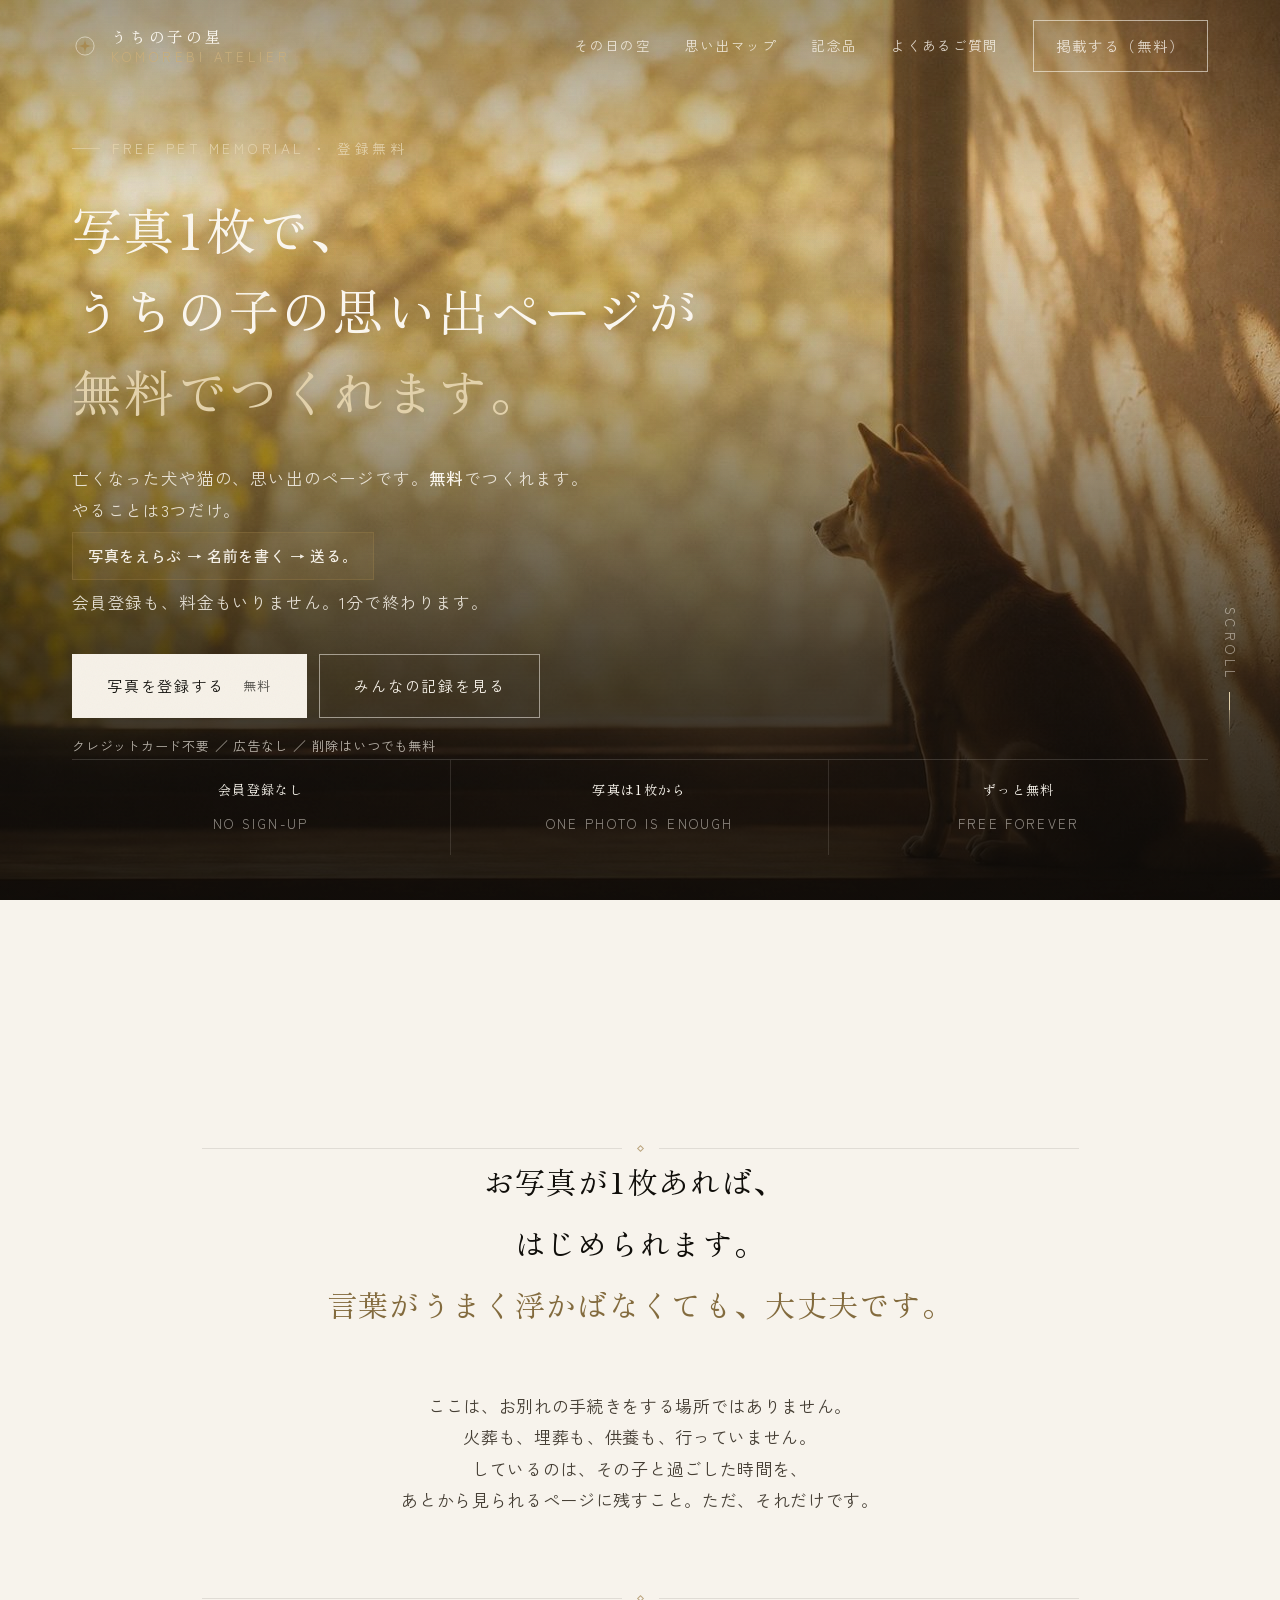
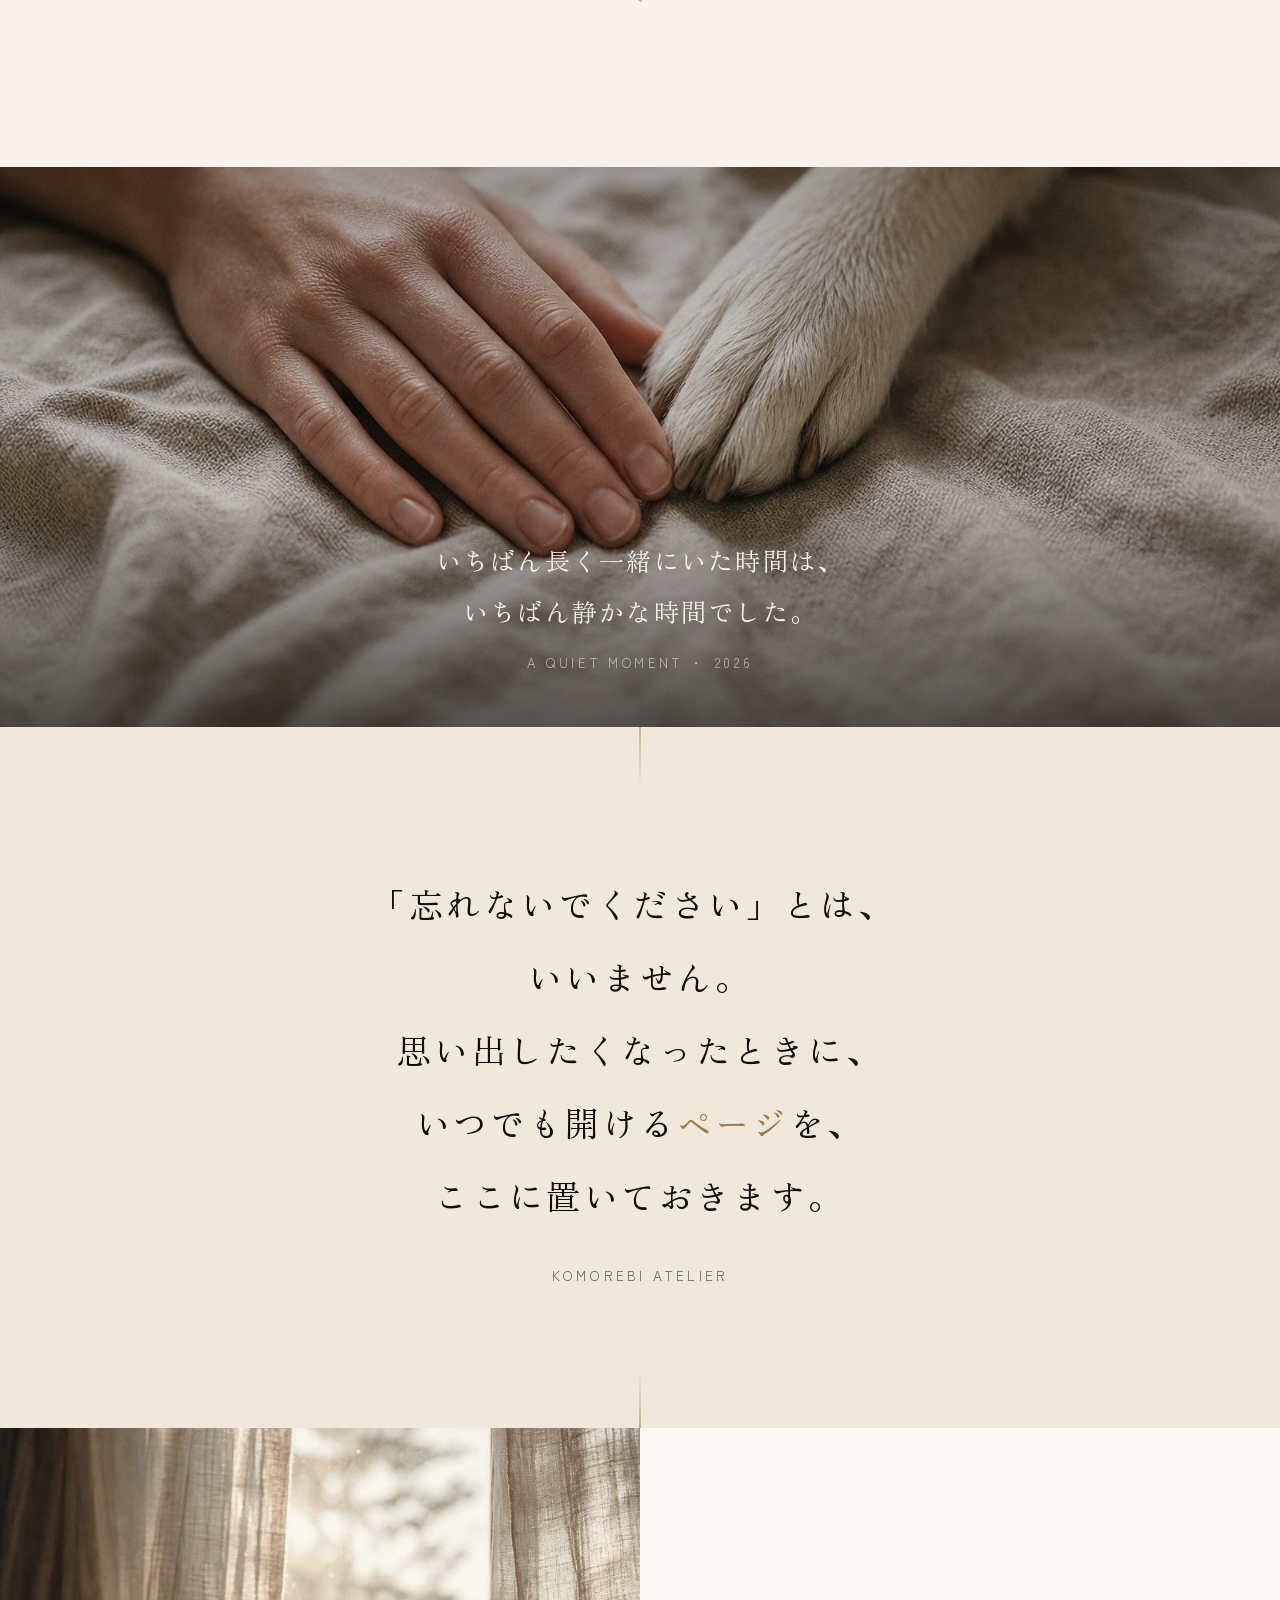
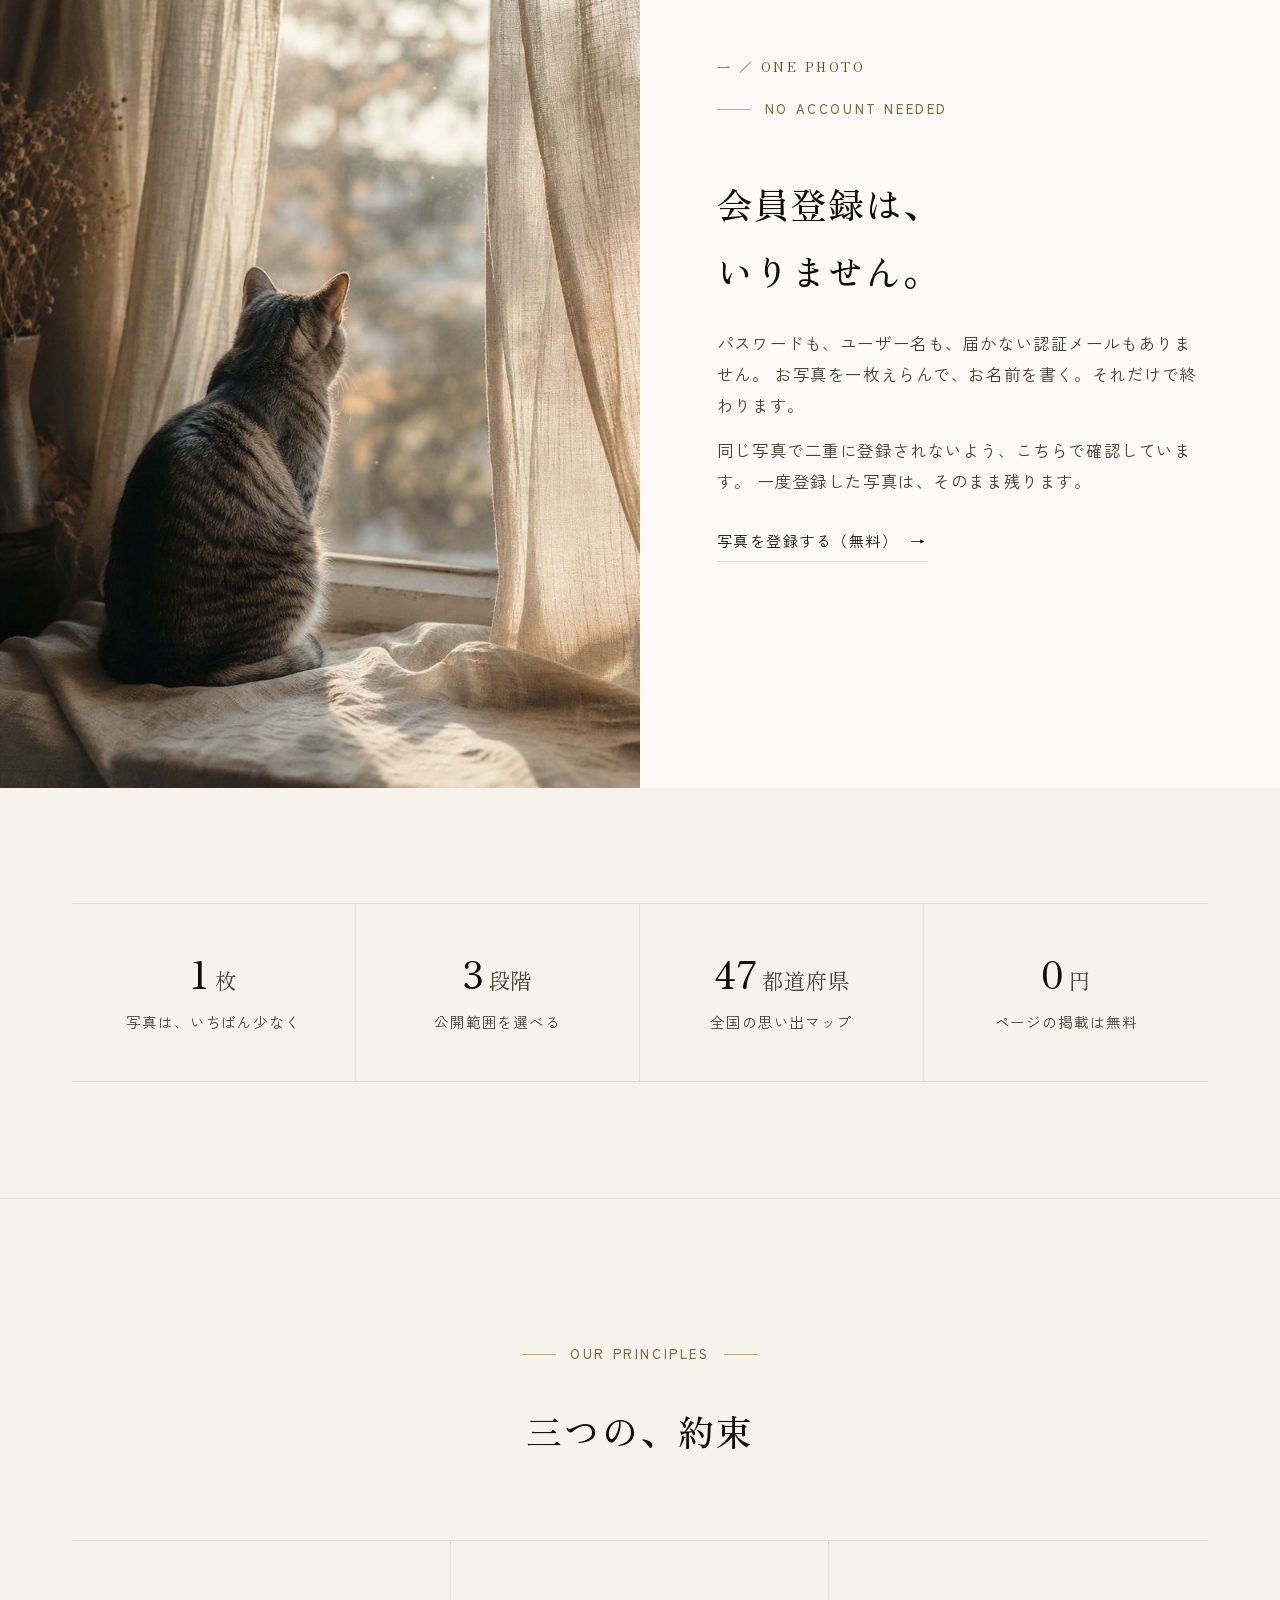
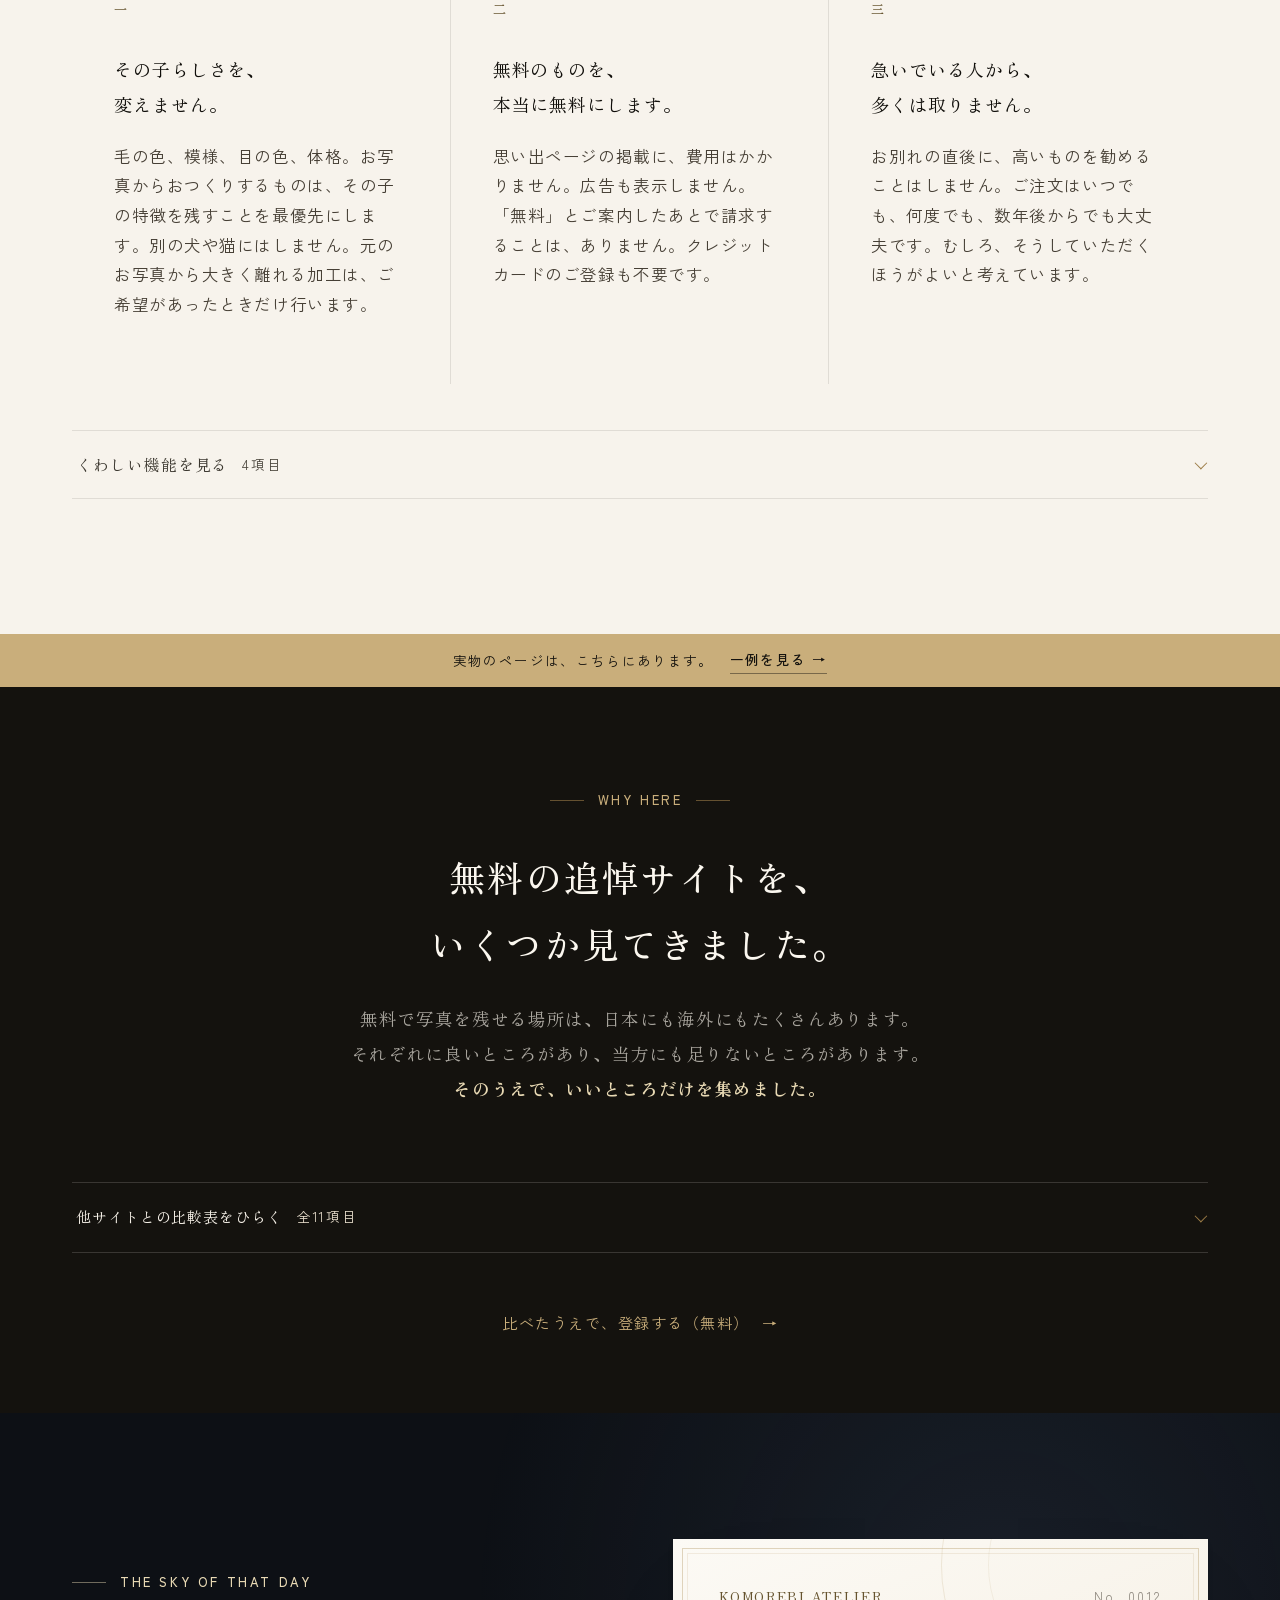
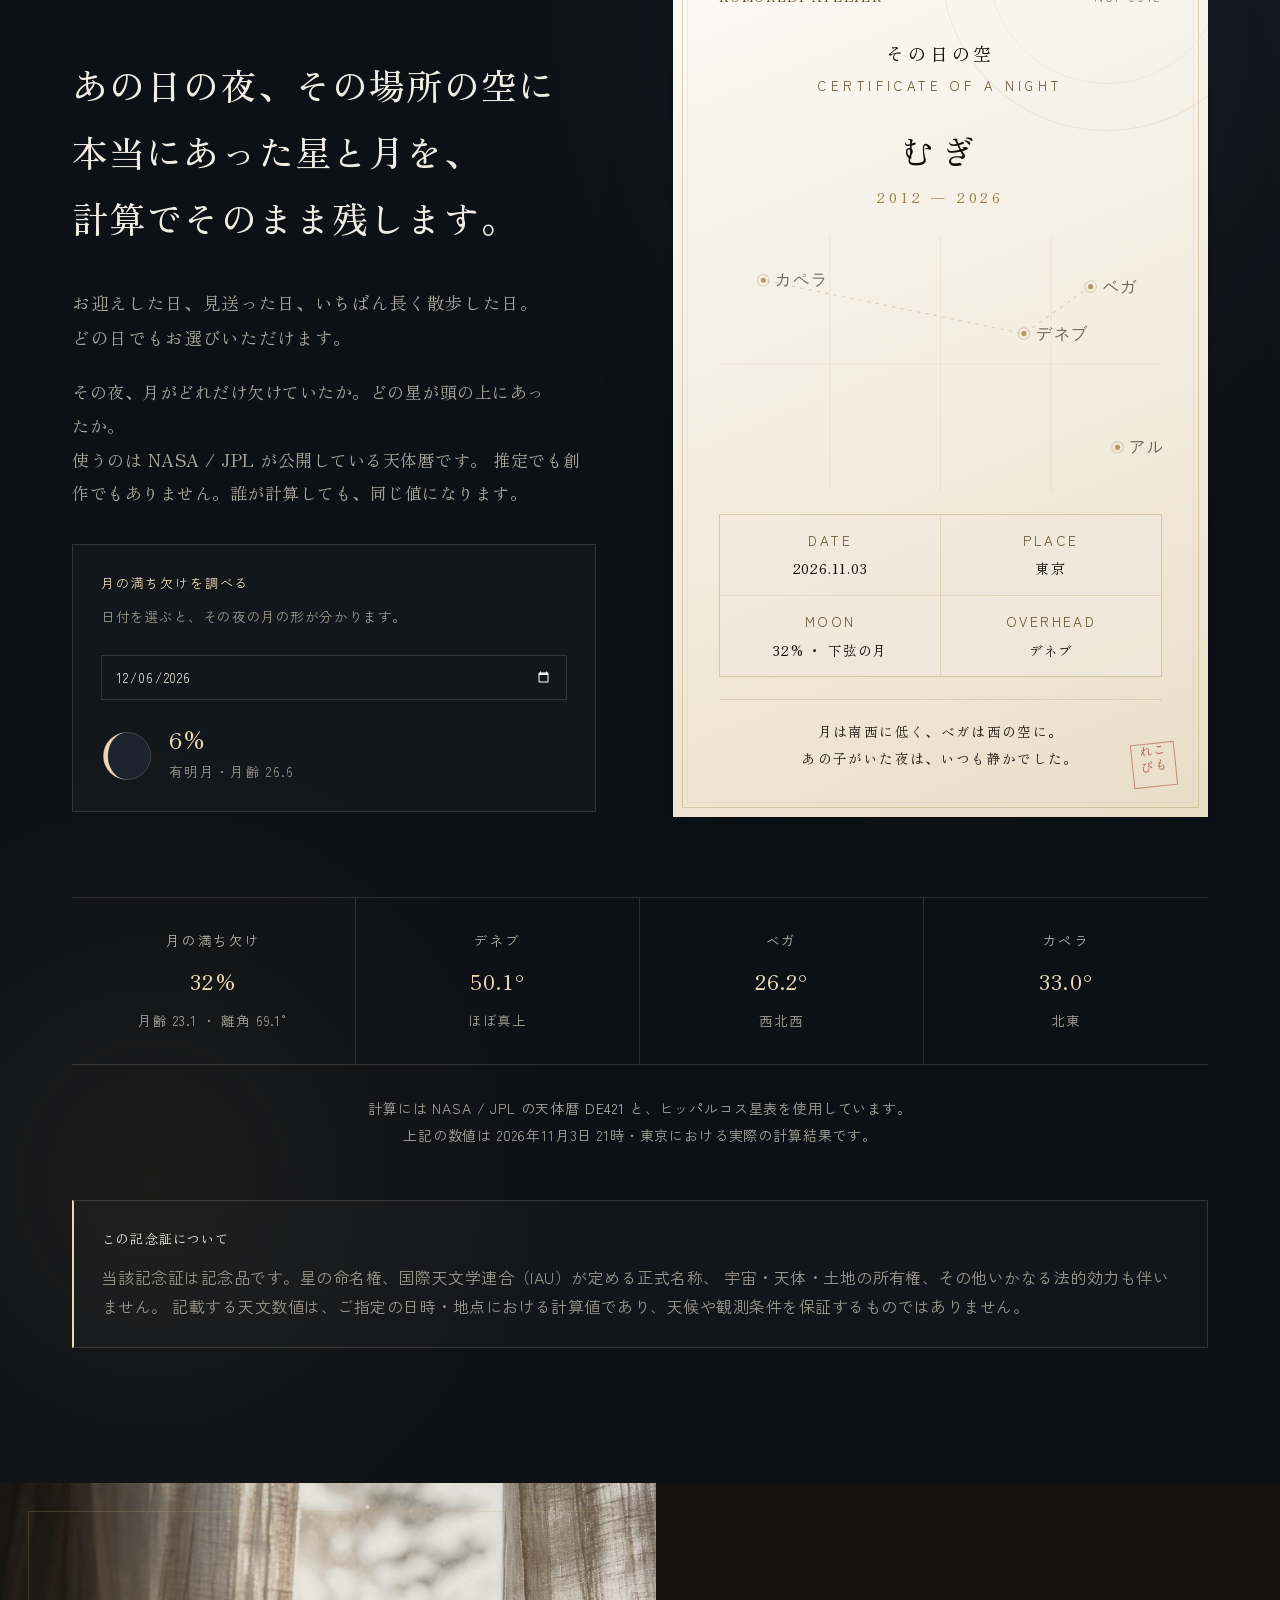
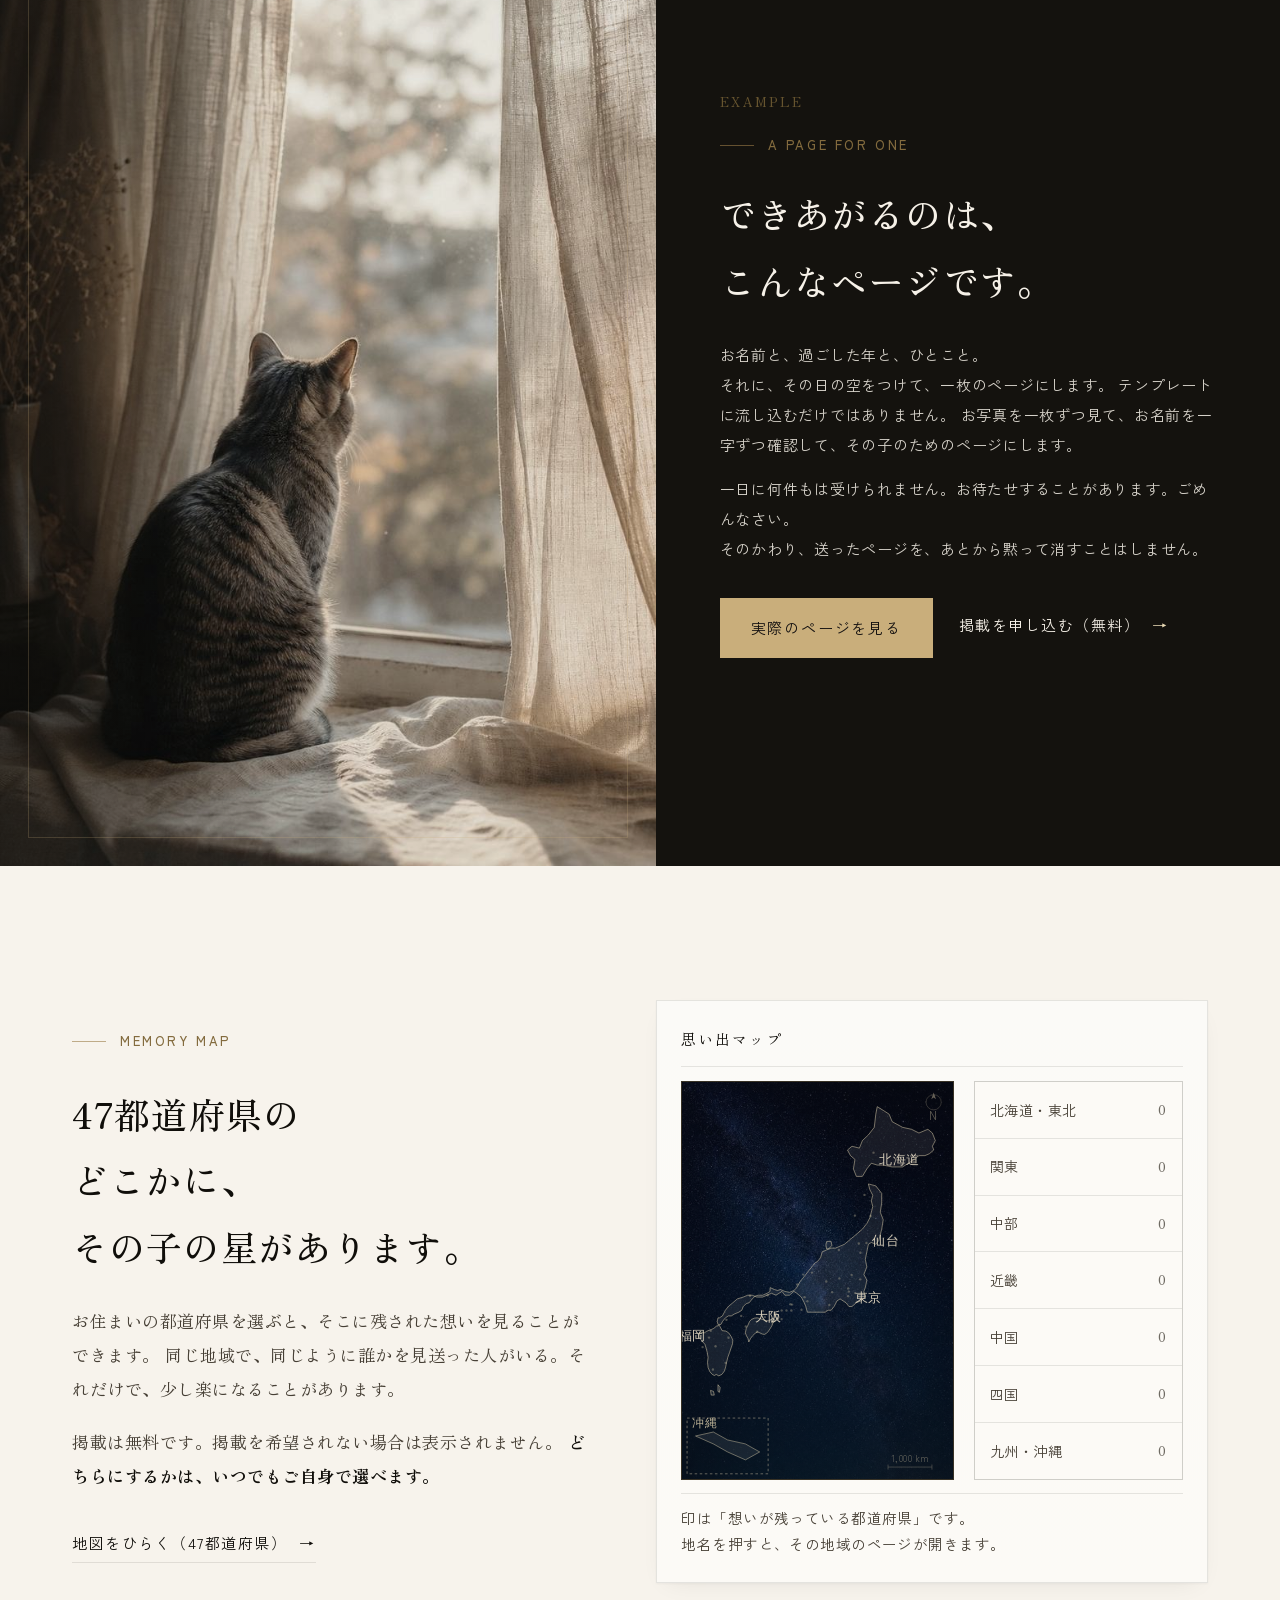
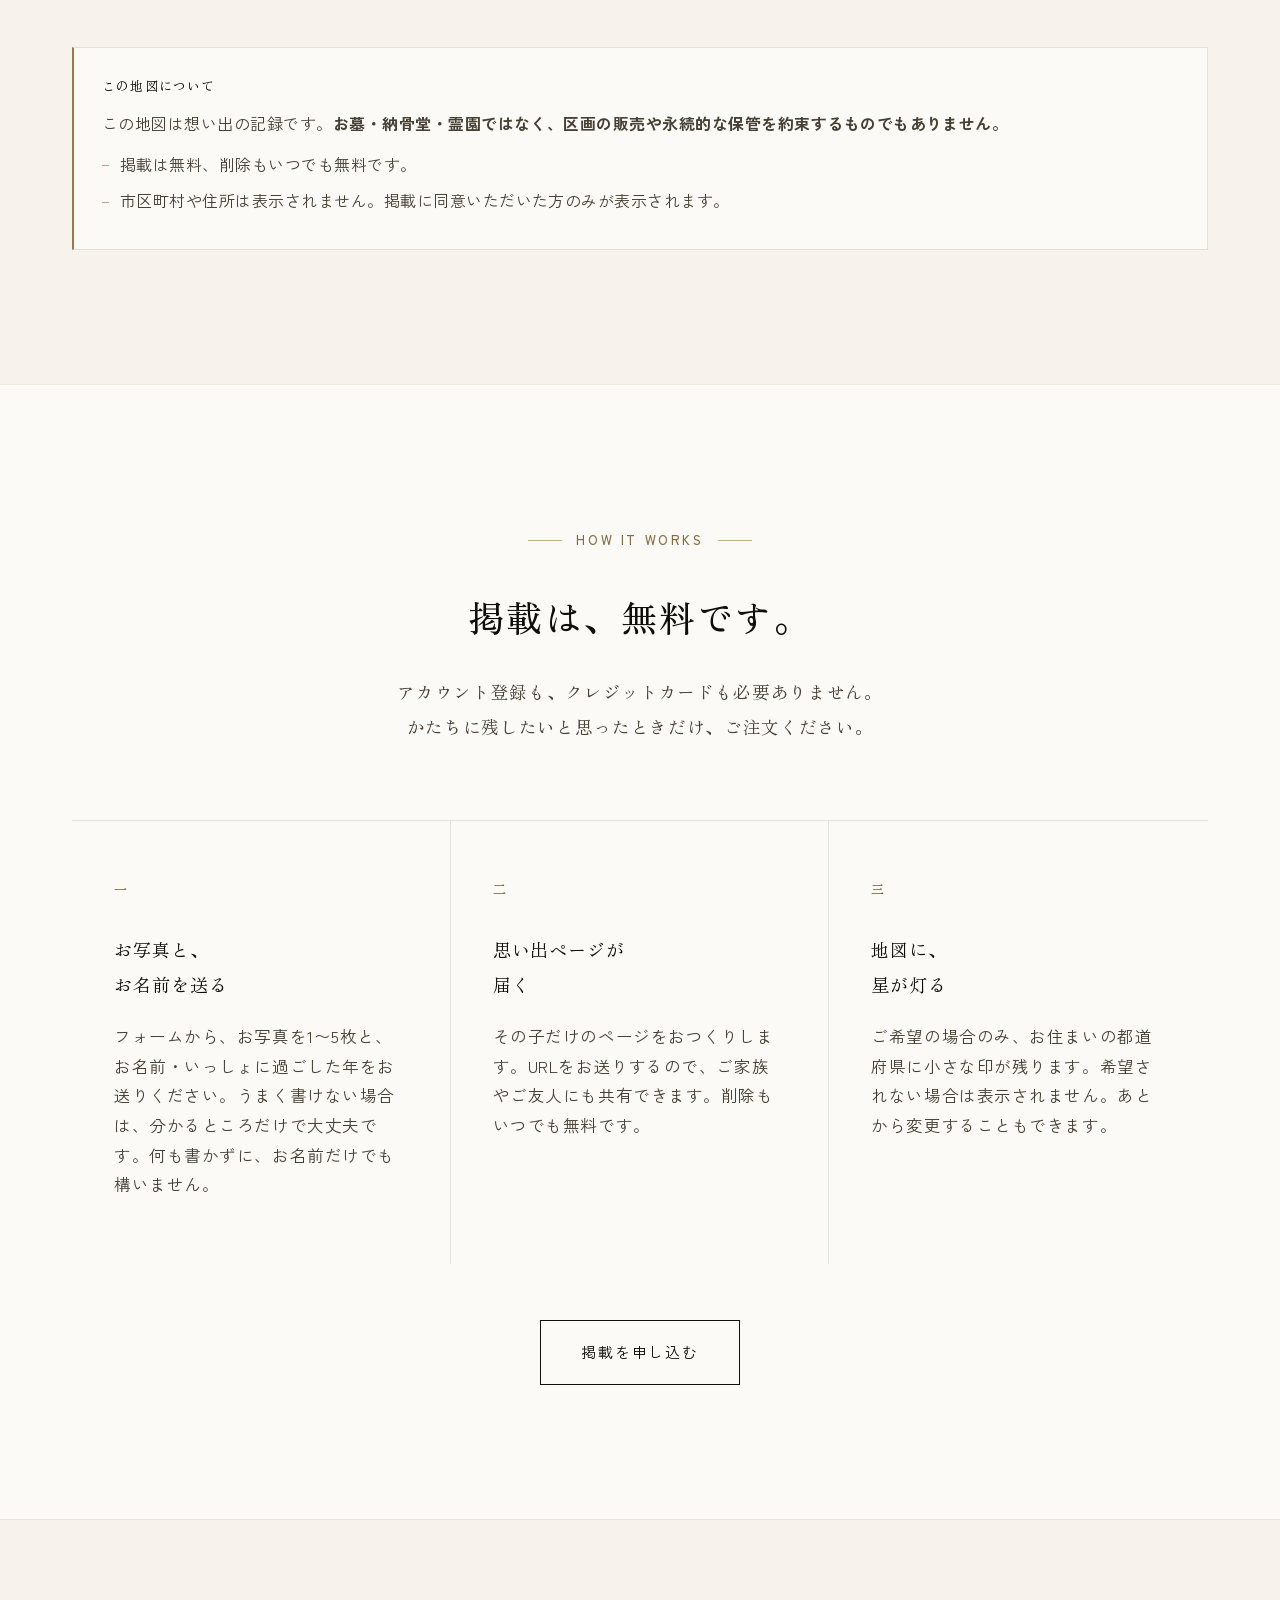
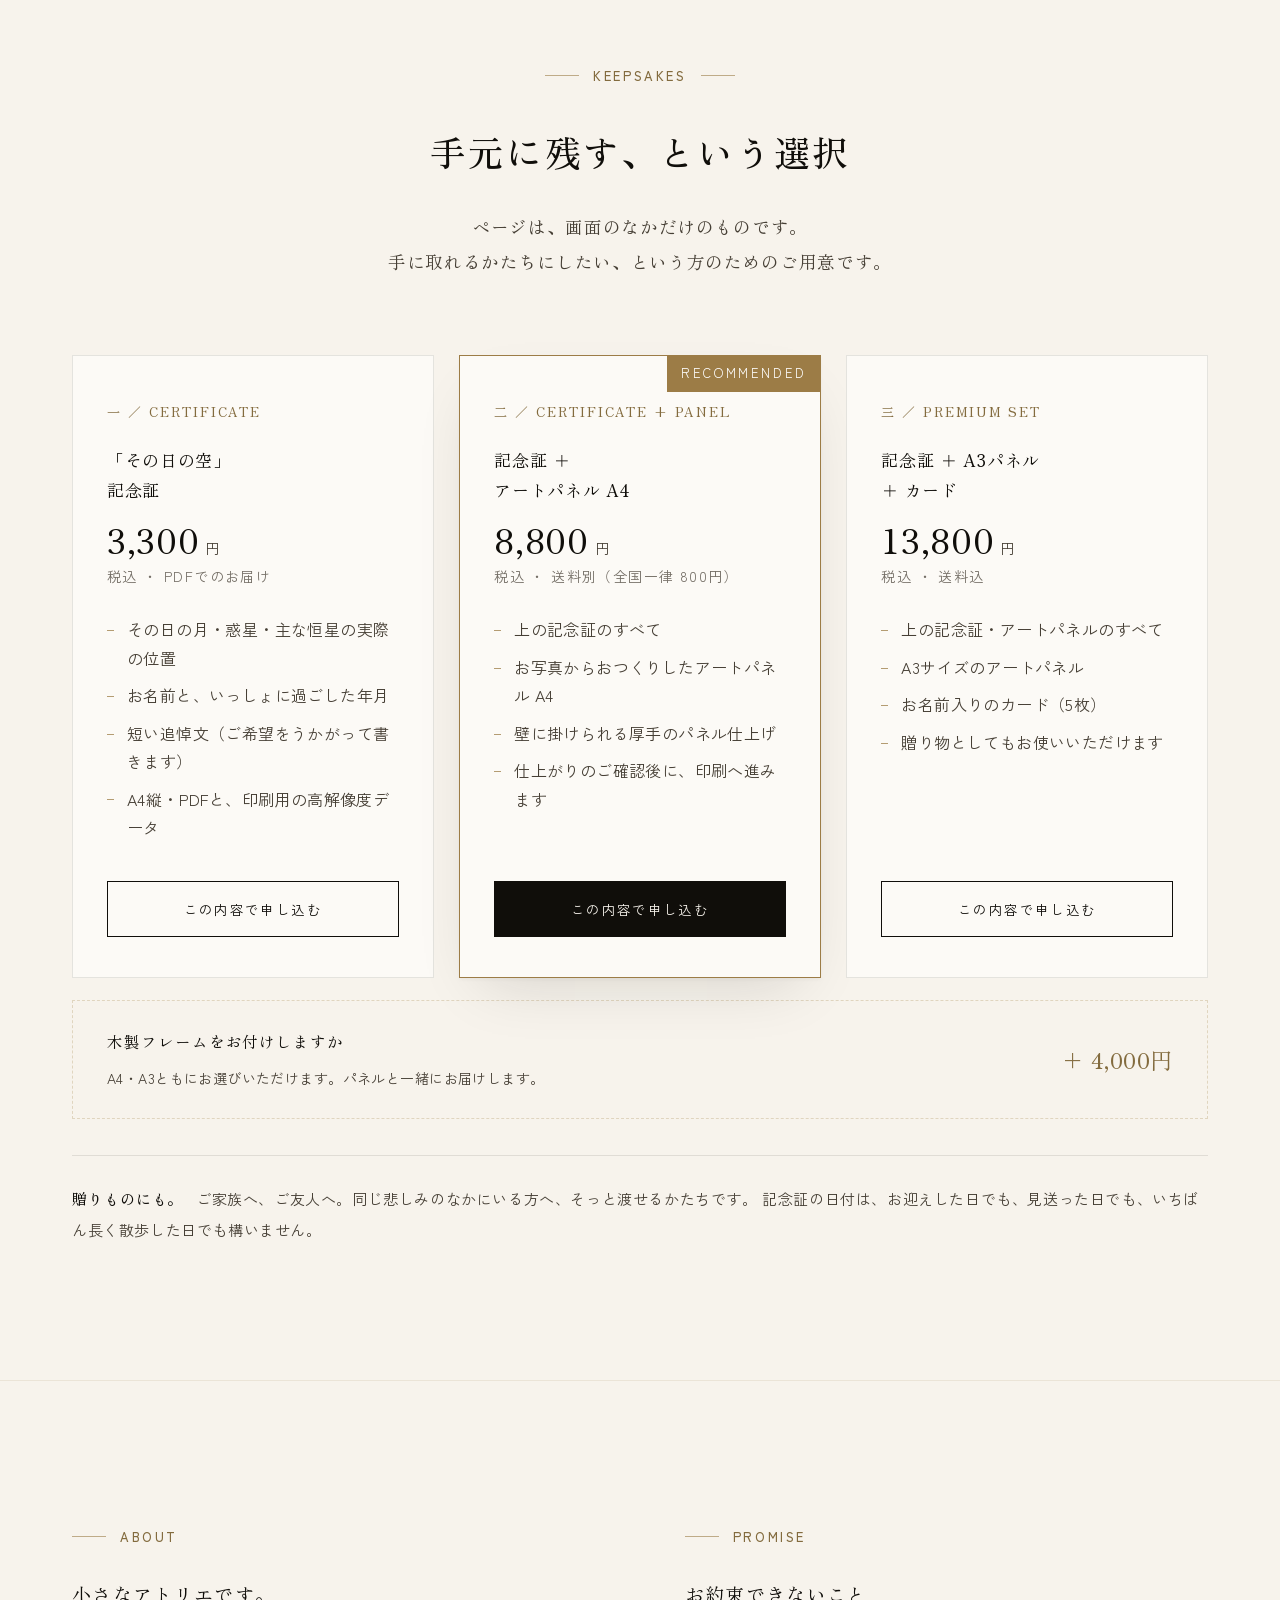
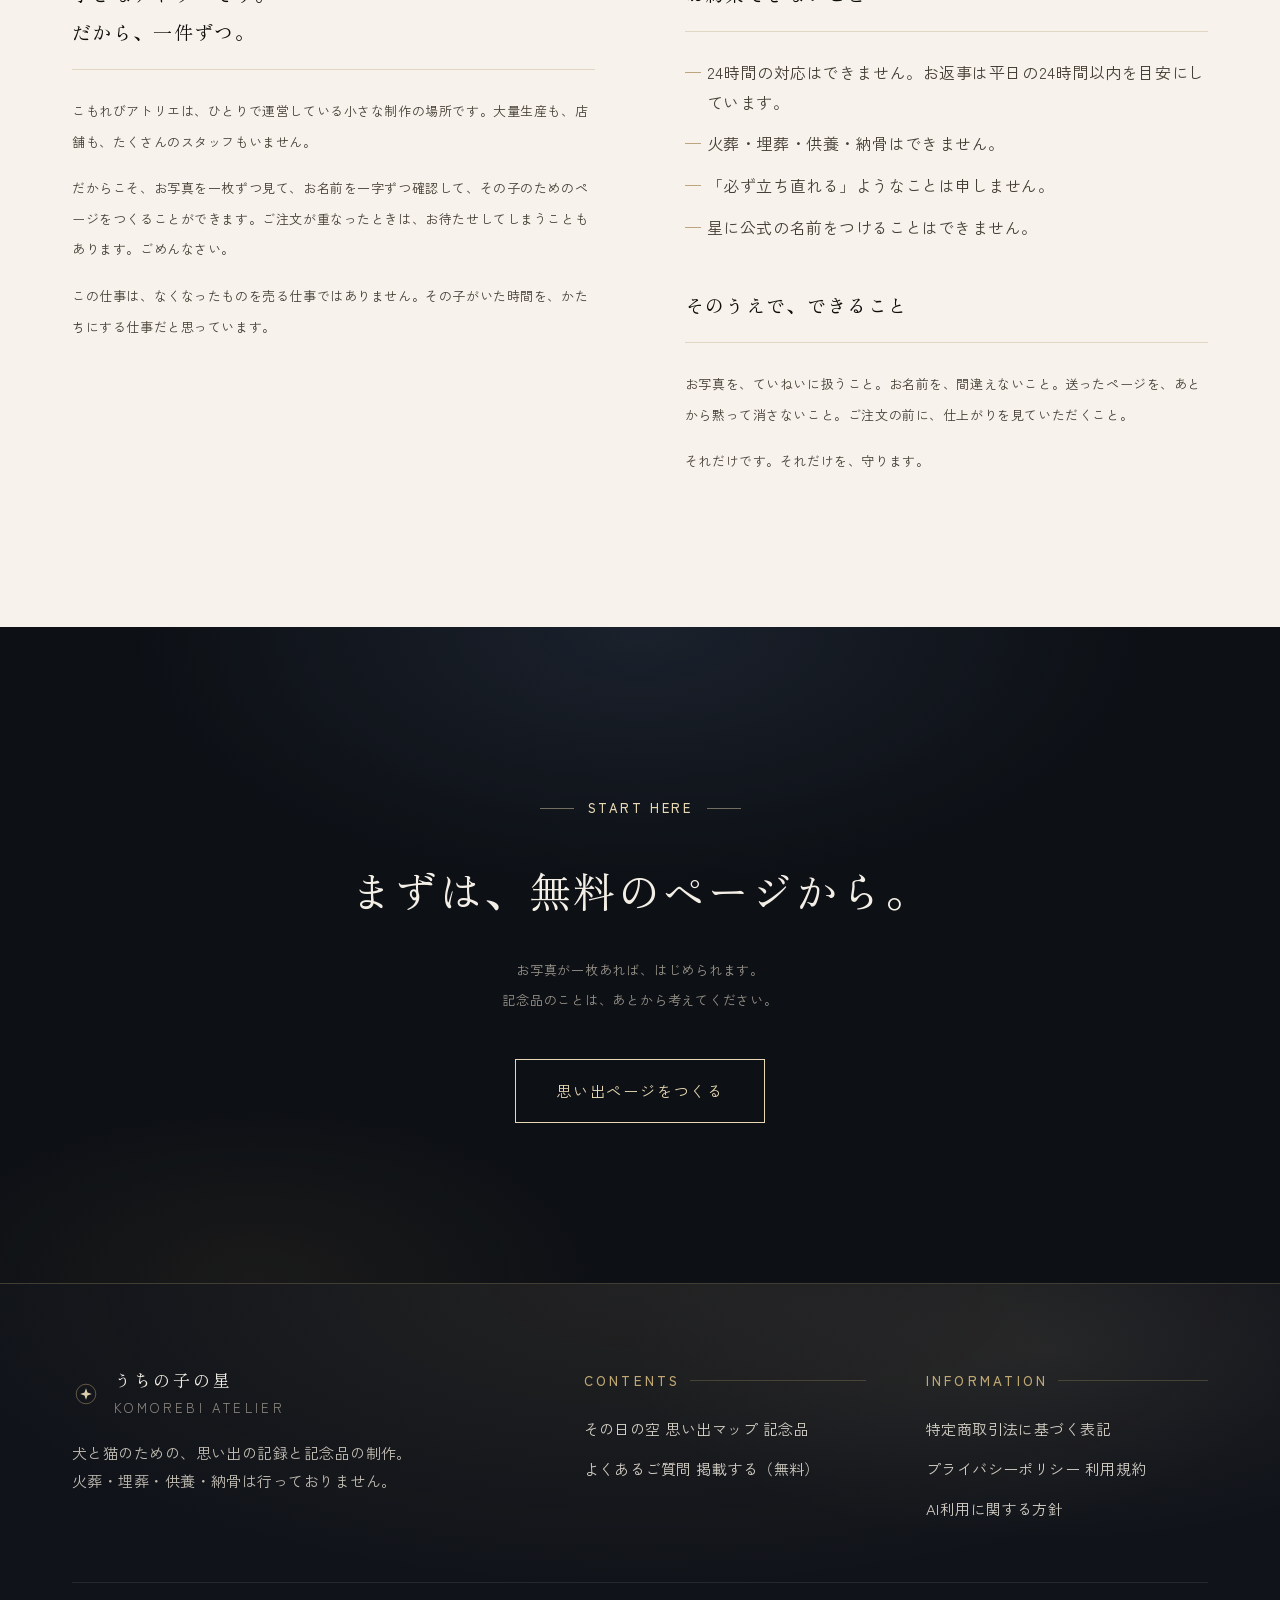
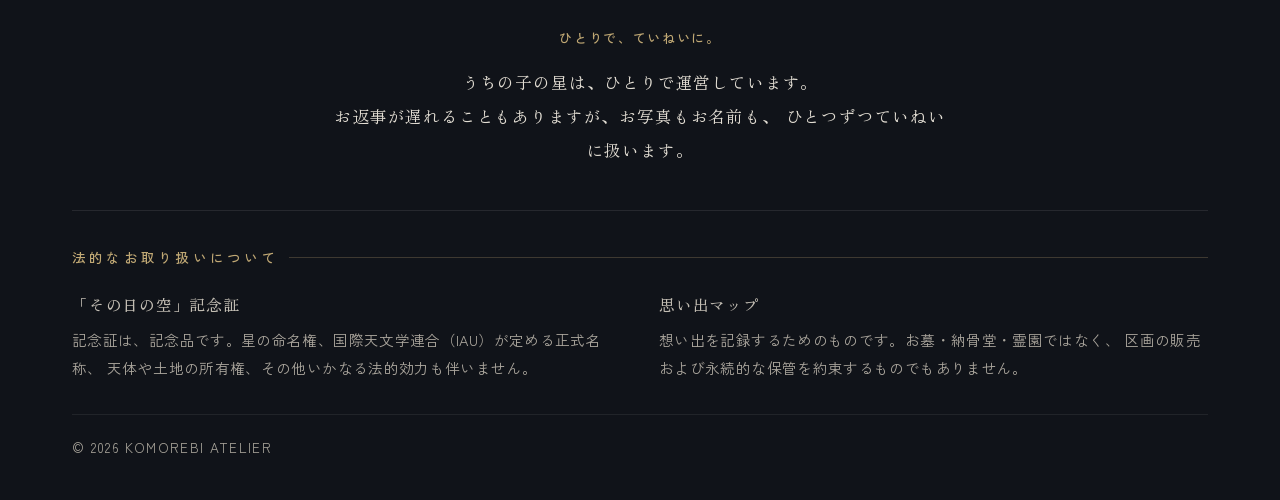
==== commit aa59e3a9: "Add files via upload" ====
--- a/index.html
+++ b/index.html
@@ -15,8 +15,11 @@
 <meta name="theme-color" content="#F7F3EC">
 <link rel="preconnect" href="https://fonts.googleapis.com">
 <link rel="preconnect" href="https://fonts.gstatic.com" crossorigin>
-<link rel="stylesheet" href="https://fonts.googleapis.com/css2?family=Shippori+Mincho:wght@400;500;600&family=Zen+Kaku+Gothic+New:wght@300;400;500&display=swap">
+<link rel="stylesheet" href="https://fonts.googleapis.com/css2?family=Zen+Old+Mincho:wght@400;500;600;700&family=Zen+Kaku+Gothic+New:wght@300;400;500&display=swap">
 <link rel="stylesheet" href="style.css">
+<script type="speculationrules">
+{"prefetch":[{"source":"document","where":{"href_matches":"/*"},"eagerness":"moderate"}]}
+</script>
 </head>
 <body>
 
--- a/style.css
+++ b/style.css
@@ -2315,3 +2315,174 @@
 /* ── 地図の件数（19px・金）：2.99:1 → 4.59:1 ── */
 .map-count b{color:#836B3E}
 .sky-data dd small{color:#A8A49A}
+
+/* ══════════════════════════════════════════════════════════════
+   PREMIUM TYPOGRAPHY — 2026 renewal
+   1) ウェブフォントを最優先（システム明朝に負けていた不具合を是正）
+   2) 詰め組み（palt）で日本語の不自然なアキを除去
+   3) 約物処理・行末バランス・見出しの最適化
+   ══════════════════════════════════════════════════════════════ */
+:root{
+  --mincho:"Zen Old Mincho","Hiragino Mincho ProN","Hiragino Mincho Pro",
+           "Yu Mincho",YuMincho,"Noto Serif JP",serif;
+  --gothic:"Zen Kaku Gothic New","Hiragino Sans","Hiragino Kaku Gothic ProN",
+           "Yu Gothic",YuGothic,"Noto Sans JP",sans-serif;
+
+  /* 上質な色調：彩度を落とし、深みを持たせた金 */
+  --gold:#9C7C46;
+  --gold-2:#C4A675;
+  --gold-3:#E2CFAB;
+  --ink:#100E0A;
+  --ink-2:#241F18;
+  --ink-3:#463F35;
+}
+
+/* ── 日本語組版の基礎：詰め組み（かなのアキを詰める）── */
+body,.display,.h1,.h2,.h3,.h4,.lead,.body,.small,.tiny,
+.btn,.nav a,.ftr,.ftr-voice,.ftr-cr,.ftr-disc-h,
+.sec-head .h2,.statement-tx,.statement-tx em,
+.faq-q,.faq-a,.plan-name,.step-tx,.price-val,
+.cmp-tbl th,.cmp-tbl td,.entry-name,.mem-line{
+  font-feature-settings:"palt" 1;
+  text-spacing-trim:trim-start;
+}
+
+/* ── 行末の整え：見出しは balance、本文は pretty ── */
+.display,.h1,.h2,.h3,.h4,.sec-head .h2,.statement-tx,.faq-q,.plan-name{
+  text-wrap:balance;
+}
+.lead,.body,.small,.tiny,.faq-a,.step-tx,.mem-line,.entry-tx{
+  text-wrap:pretty;
+}
+
+/* ── 見出し：明朝の品格を出す（詰めすぎない追送り）── */
+.display{
+  font-family:var(--mincho);font-weight:500;
+  letter-spacing:.028em;line-height:1.72;
+}
+.h2,.sec-head .h2{
+  font-family:var(--mincho);font-weight:500;
+  letter-spacing:.032em;line-height:1.86;
+}
+.h3{
+  font-family:var(--mincho);font-weight:500;
+  letter-spacing:.028em;line-height:1.9;
+}
+.statement-tx{
+  font-family:var(--mincho);font-weight:400;
+  letter-spacing:.045em;line-height:2.05;
+}
+
+/* ── 本文：明朝の可読性を確保する行送り ── */
+.lead{
+  font-family:var(--mincho);font-weight:400;
+  letter-spacing:.038em;line-height:2.0;
+}
+.body{font-family:var(--mincho);font-weight:400;letter-spacing:.03em;line-height:1.98}
+
+/* ── 小さな英字ラベルは追送りを活かす（詰め組みを解除）── */
+.lbl,.eyebrow,.kanji-num,.en,.edit-num,.sec-en{
+  font-feature-settings:normal;
+  text-spacing-trim:normal;
+}
+.lbl{font-family:var(--gothic);font-weight:500;letter-spacing:.2em}
+.kanji-num{font-family:var(--mincho);font-weight:500;letter-spacing:.24em}
+
+/* ── 選択・アンチエイリアス ── */
+::selection{background:#C4A675;color:#100E0A}
+html{-webkit-font-smoothing:antialiased;-moz-osx-font-smoothing:grayscale;text-rendering:optimizeLegibility}
+
+/* ══════════════════════════════════════════════════════════════
+   MODERN MOTION — スクロール連動 + ページ遷移（2026）
+   ══════════════════════════════════════════════════════════════ */
+
+/* ── View Transitions：ページ間の溶け合い（対応ブラウザのみ）── */
+@view-transition{navigation:auto}
+
+@media (prefers-reduced-motion: no-preference){
+  ::view-transition-old(root){
+    animation:vt-fade-out .26s cubic-bezier(.4,0,1,1) both;
+  }
+  ::view-transition-new(root){
+    animation:vt-fade-in .42s cubic-bezier(0,0,.2,1) both;
+  }
+}
+@keyframes vt-fade-out{to{opacity:0}}
+@keyframes vt-fade-in{from{opacity:0}to{opacity:1}}
+
+/* ── スクロール連動の出現（animation-timeline: view()）──
+   対応ブラウザでは JS の IntersectionObserver を無効化して、
+   スクロール位置に紐づく、より上質な動きに切り替える            */
+@supports (animation-timeline: view()){
+  [data-rv]{opacity:1!important;transform:none!important}
+  [data-rv].in{opacity:1!important;transform:none!important}
+
+  @media (prefers-reduced-motion: no-preference){
+    [data-rv]{
+      animation:rv-rise linear both;
+      animation-timeline:view();
+      animation-range:entry 6% cover 30%;
+    }
+    /* 見出しは少し遅らせて奥行きを出す */
+    .sec-head[data-rv]{animation-range:entry 2% cover 26%}
+  }
+}
+@keyframes rv-rise{
+  from{opacity:0;transform:translateY(28px)}
+  60% {opacity:1}
+  to  {opacity:1;transform:none}
+}
+
+@media (prefers-reduced-motion: reduce){
+  [data-rv]{opacity:1!important;transform:none!important;animation:none!important}
+  ::view-transition-old(root),::view-transition-new(root){animation:none!important}
+}
+
+/* ── 滑らかな移動・フォーカスの上質化 ── */
+html{scroll-behavior:smooth}
+@media (prefers-reduced-motion:reduce){html{scroll-behavior:auto}}
+
+:focus-visible{
+  outline:2px solid var(--gold-2);
+  outline-offset:3px;
+  border-radius:2px;
+}
+
+/* ── 助数詞（枚・件など）を 13px 以上に ── */
+.stats4 b em{font-size:.56em}
+
+/* ══════════════════════════════════════════════════════════════
+   PREMIUM DETAIL — 余白・数字・約物の上質化
+   ══════════════════════════════════════════════════════════════ */
+
+/* ── 余白：上質さは「間」で決まる（PC は大きく、携帯は据え置き）── */
+@media (min-width:900px){
+  .sec{padding:clamp(120px,10.5vw,156px) 0}
+  .sec.tight-p{padding:clamp(104px,9vw,132px) 0}
+  .sec-head{margin-bottom:76px}
+  .sec-head .lbl{margin-bottom:30px}
+  .sec-head .h2{margin-bottom:26px}
+}
+.sec-head .h2{margin-bottom:24px}
+
+/* ── 数字：等幅・ライニングで品よく揃える ── */
+.stats4 b,.price-val,.price-num,.cnt,.map-count b,.cmp-tbl td,.step-num{
+  font-variant-numeric:lining-nums tabular-nums;
+}
+.kanji-num,.edit-num{font-variant-numeric:lining-nums}
+
+/* ── 鍵括弧・中黒まわりを詰める（上質な日本語組版）── */
+.quote-tx,.statement-tx{text-indent:-.4em}
+
+/* ── 区切り線を金の細線に（上質なアクセント）── */
+.sec + .sec{border-top:1px solid rgba(156,124,70,.13)}
+.sec.dark + .sec,.sec + .sec.dark{border-top:none}
+
+/* ── スクロールバー（対応ブラウザ）── */
+@supports selector(::-webkit-scrollbar){
+  ::-webkit-scrollbar{width:9px}
+  ::-webkit-scrollbar-track{background:var(--paper)}
+  ::-webkit-scrollbar-thumb{background:rgba(156,124,70,.34);border-radius:0}
+  ::-webkit-scrollbar-thumb:hover{background:rgba(156,124,70,.55)}
+}
+html{scrollbar-color:rgba(156,124,70,.34) var(--paper);scrollbar-width:thin}
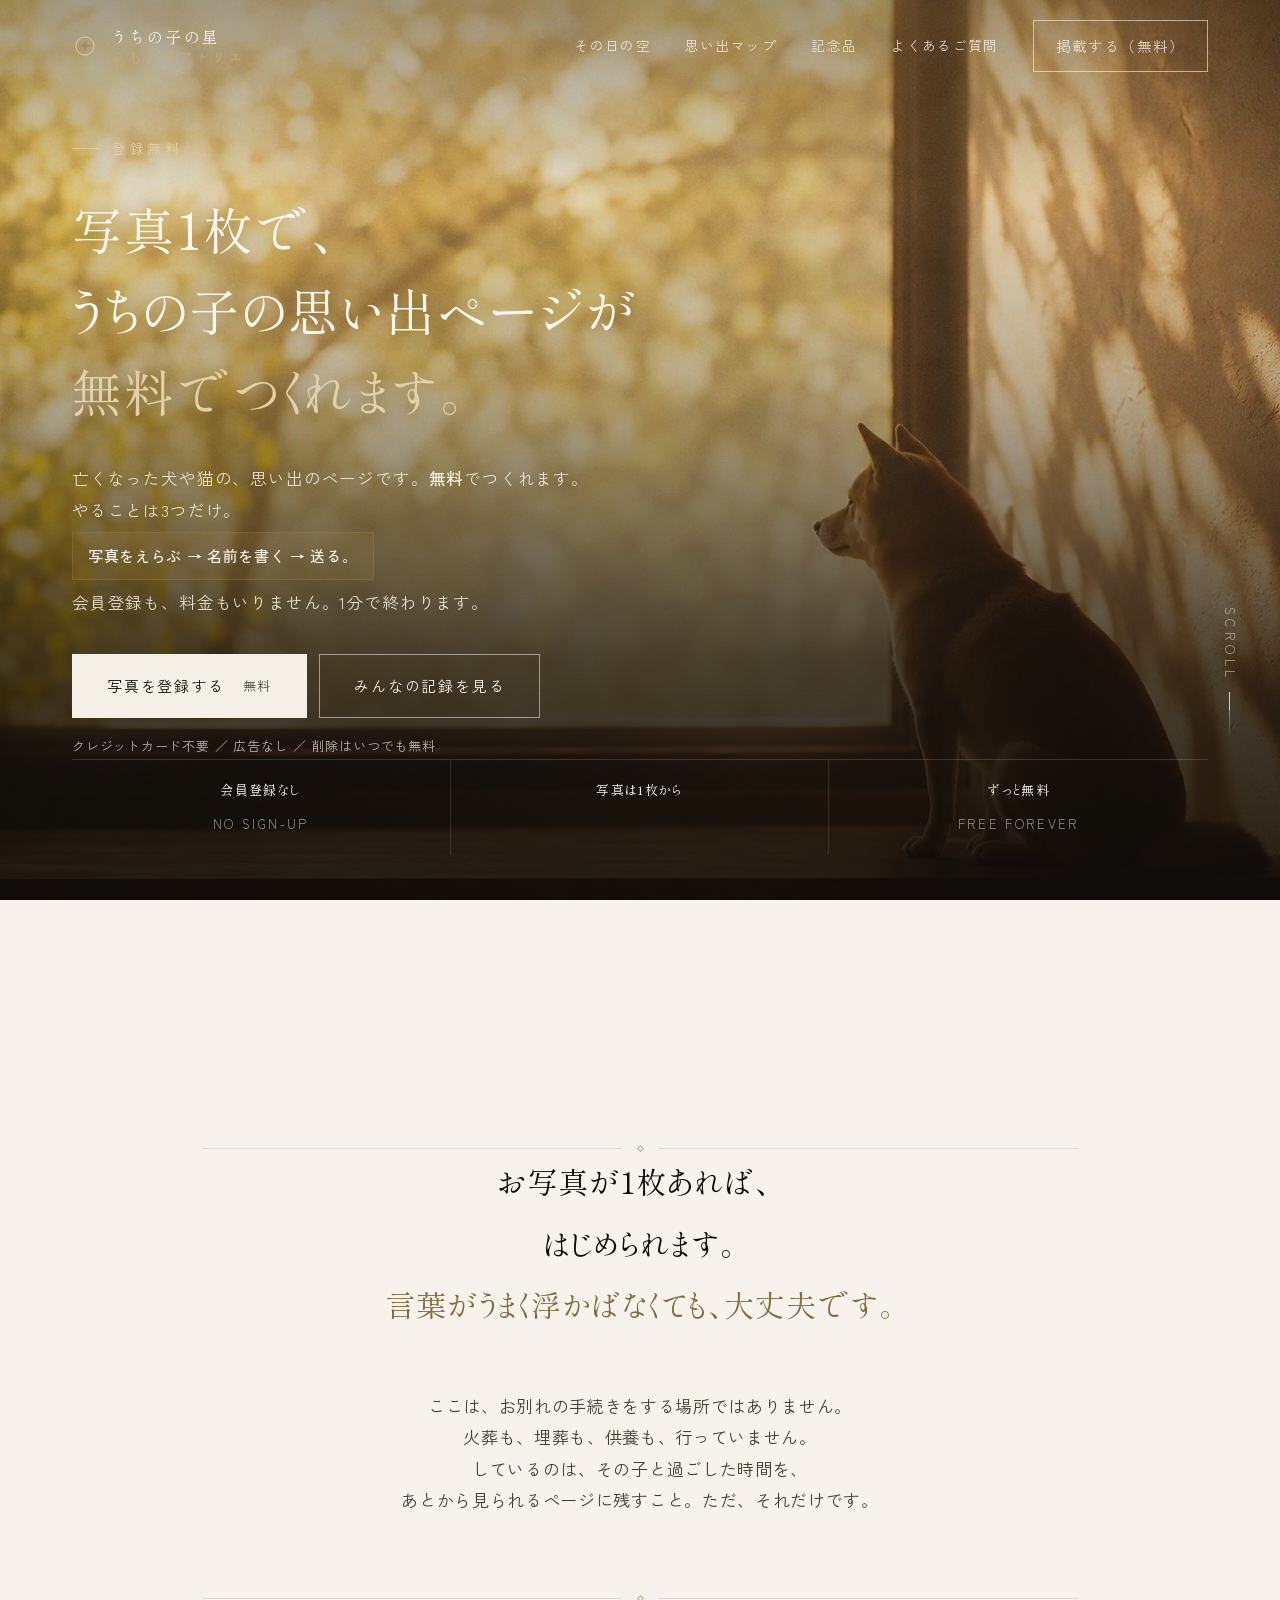
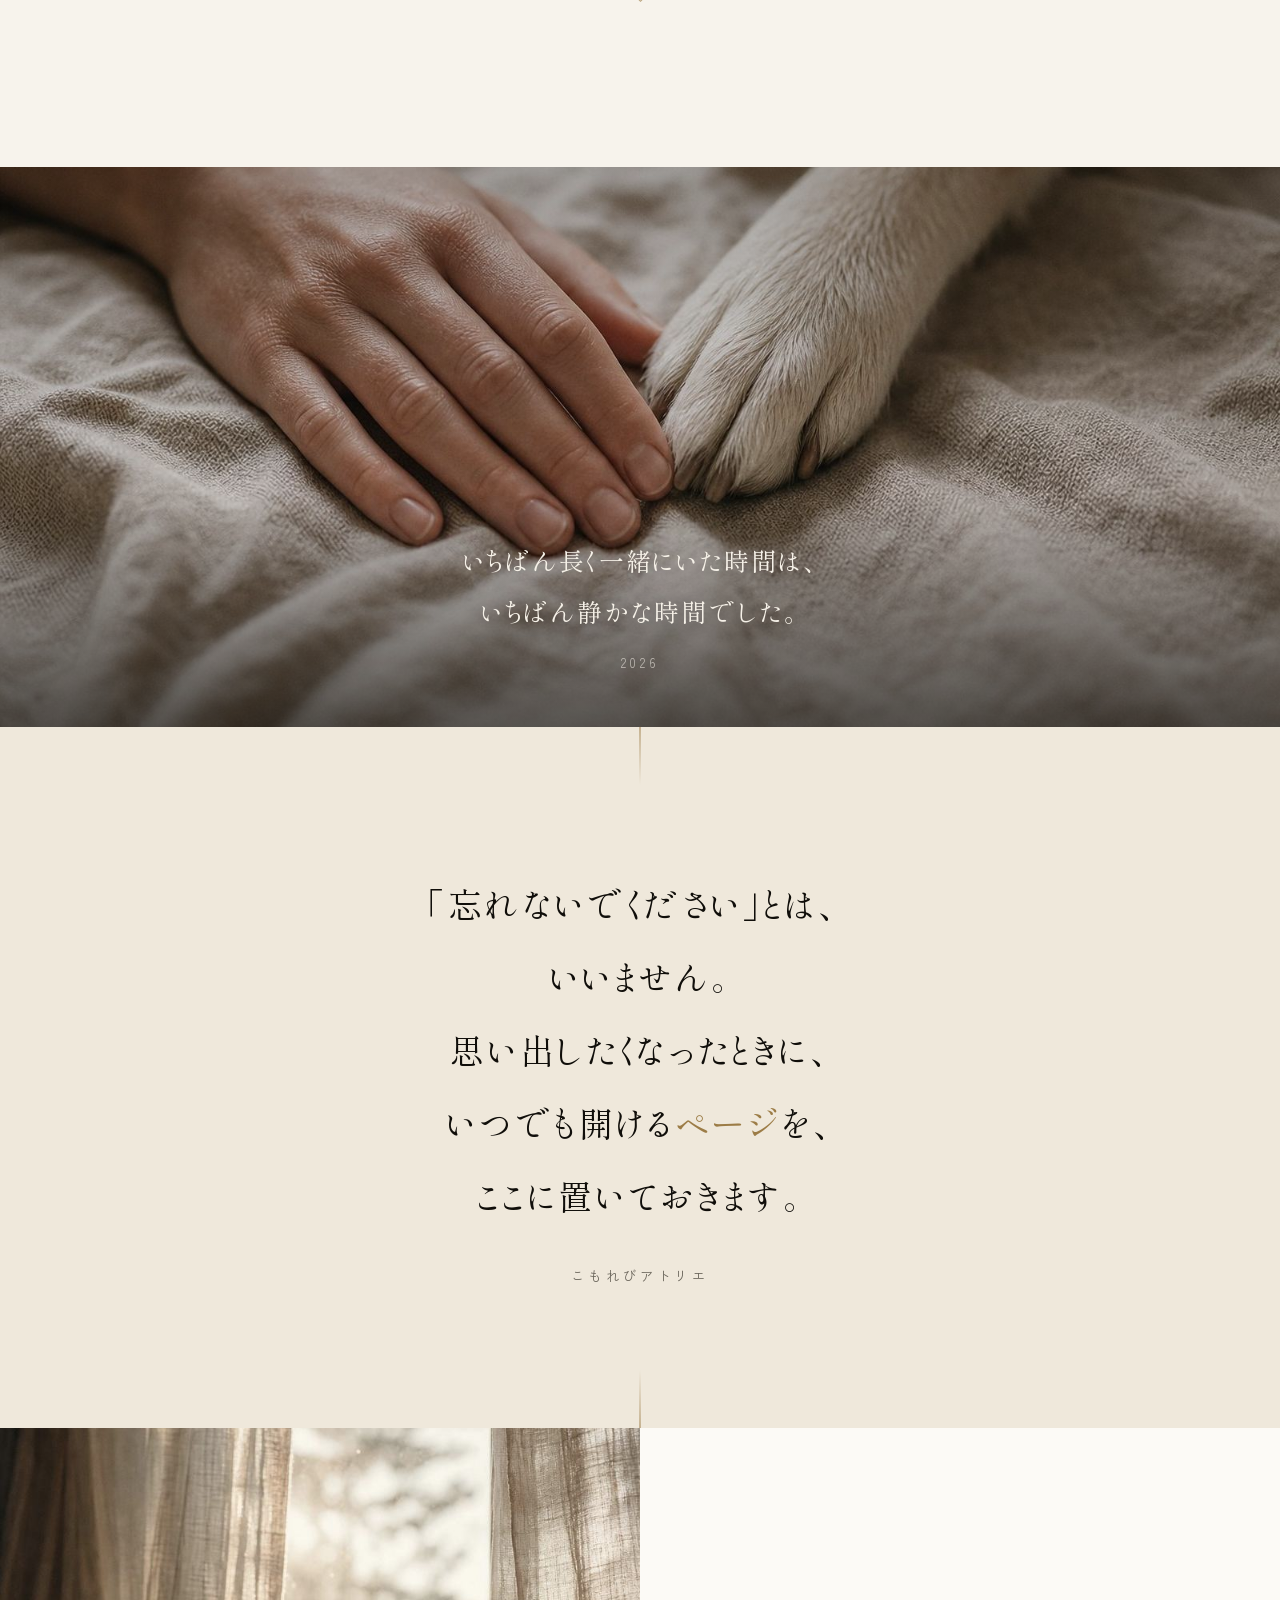
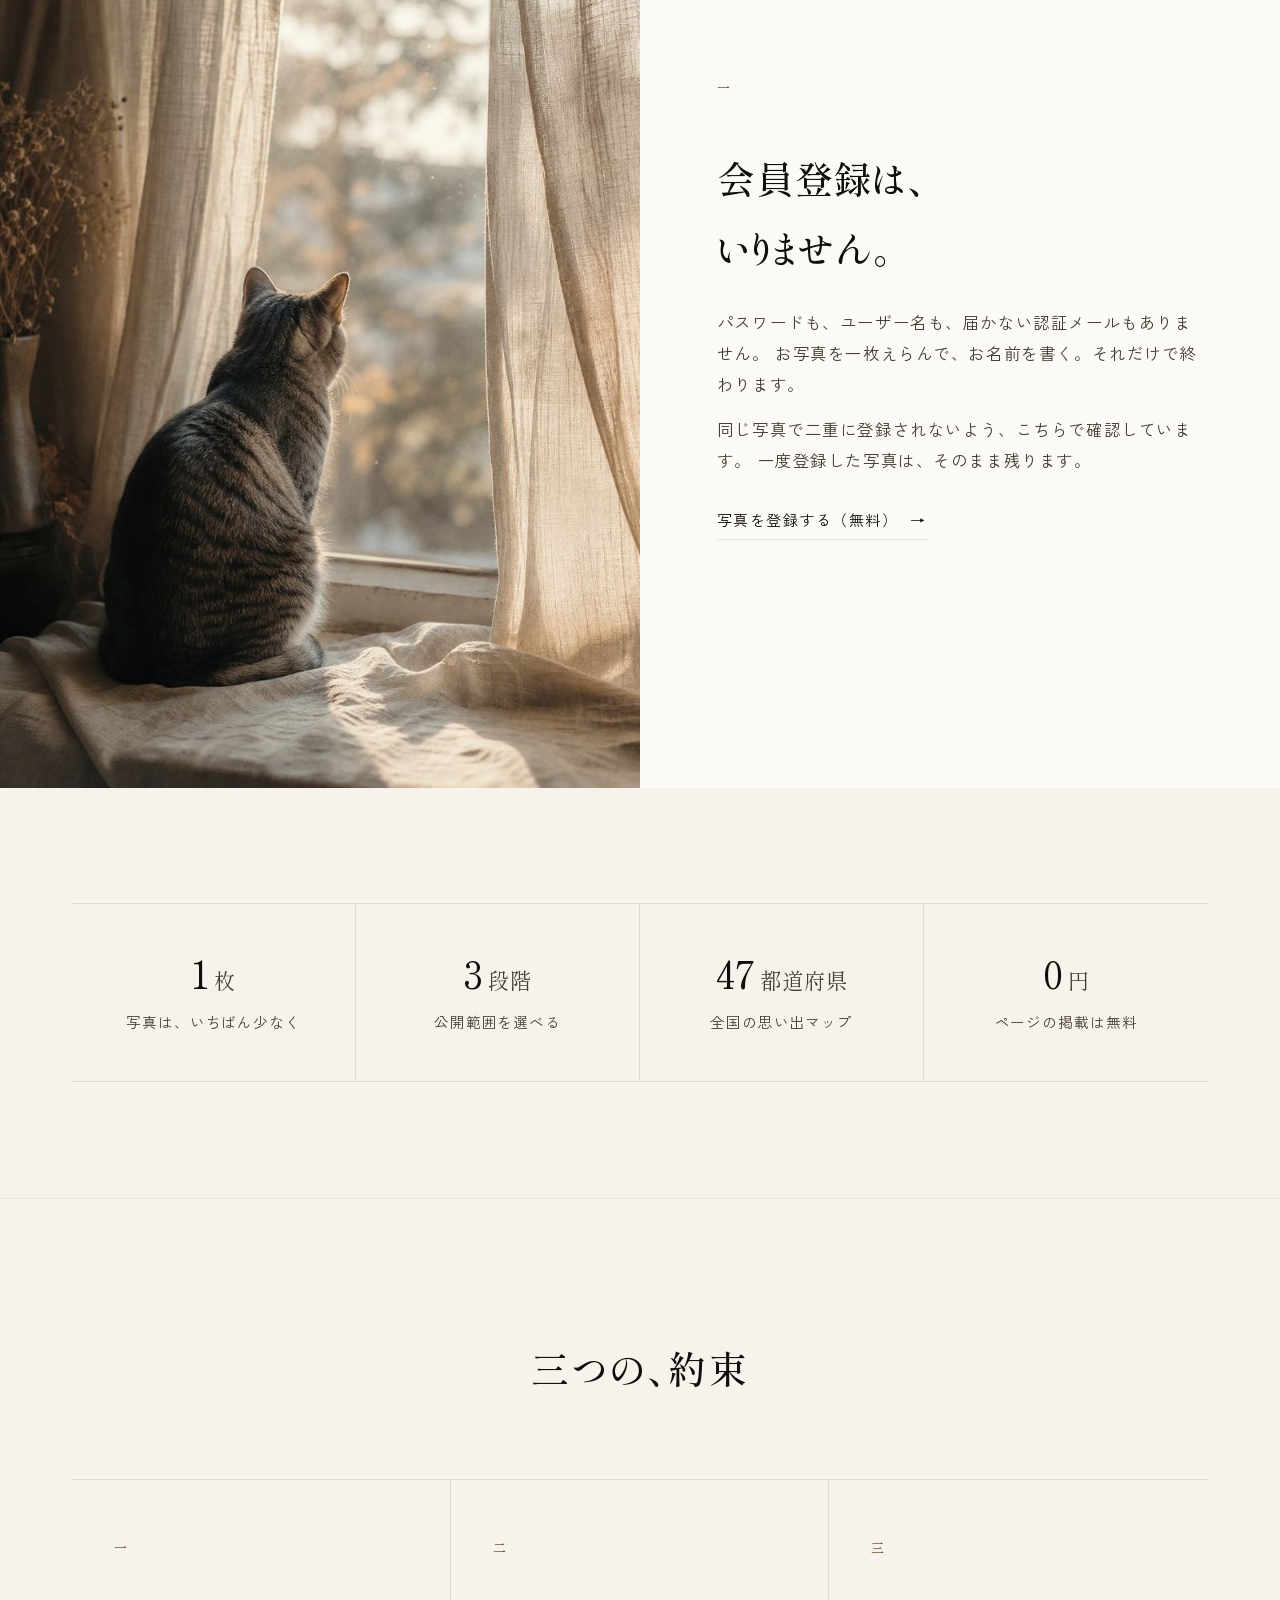
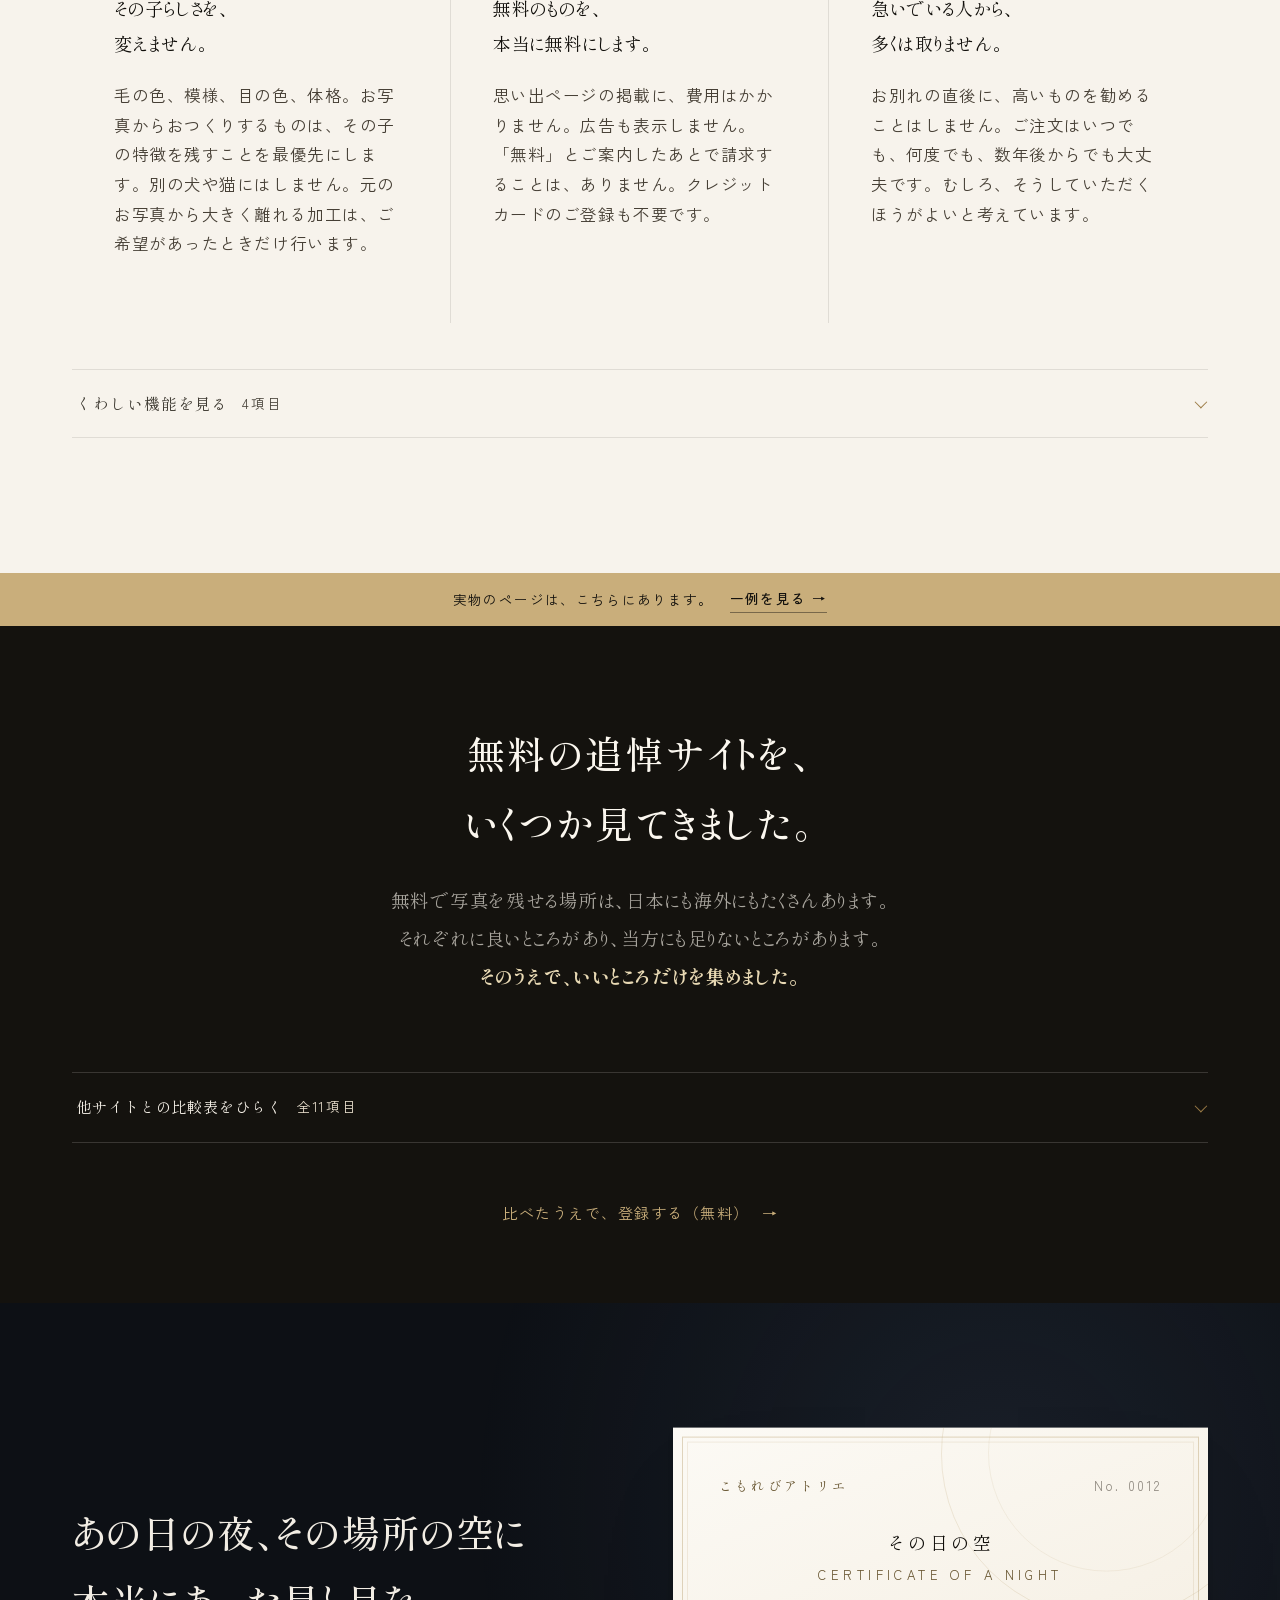
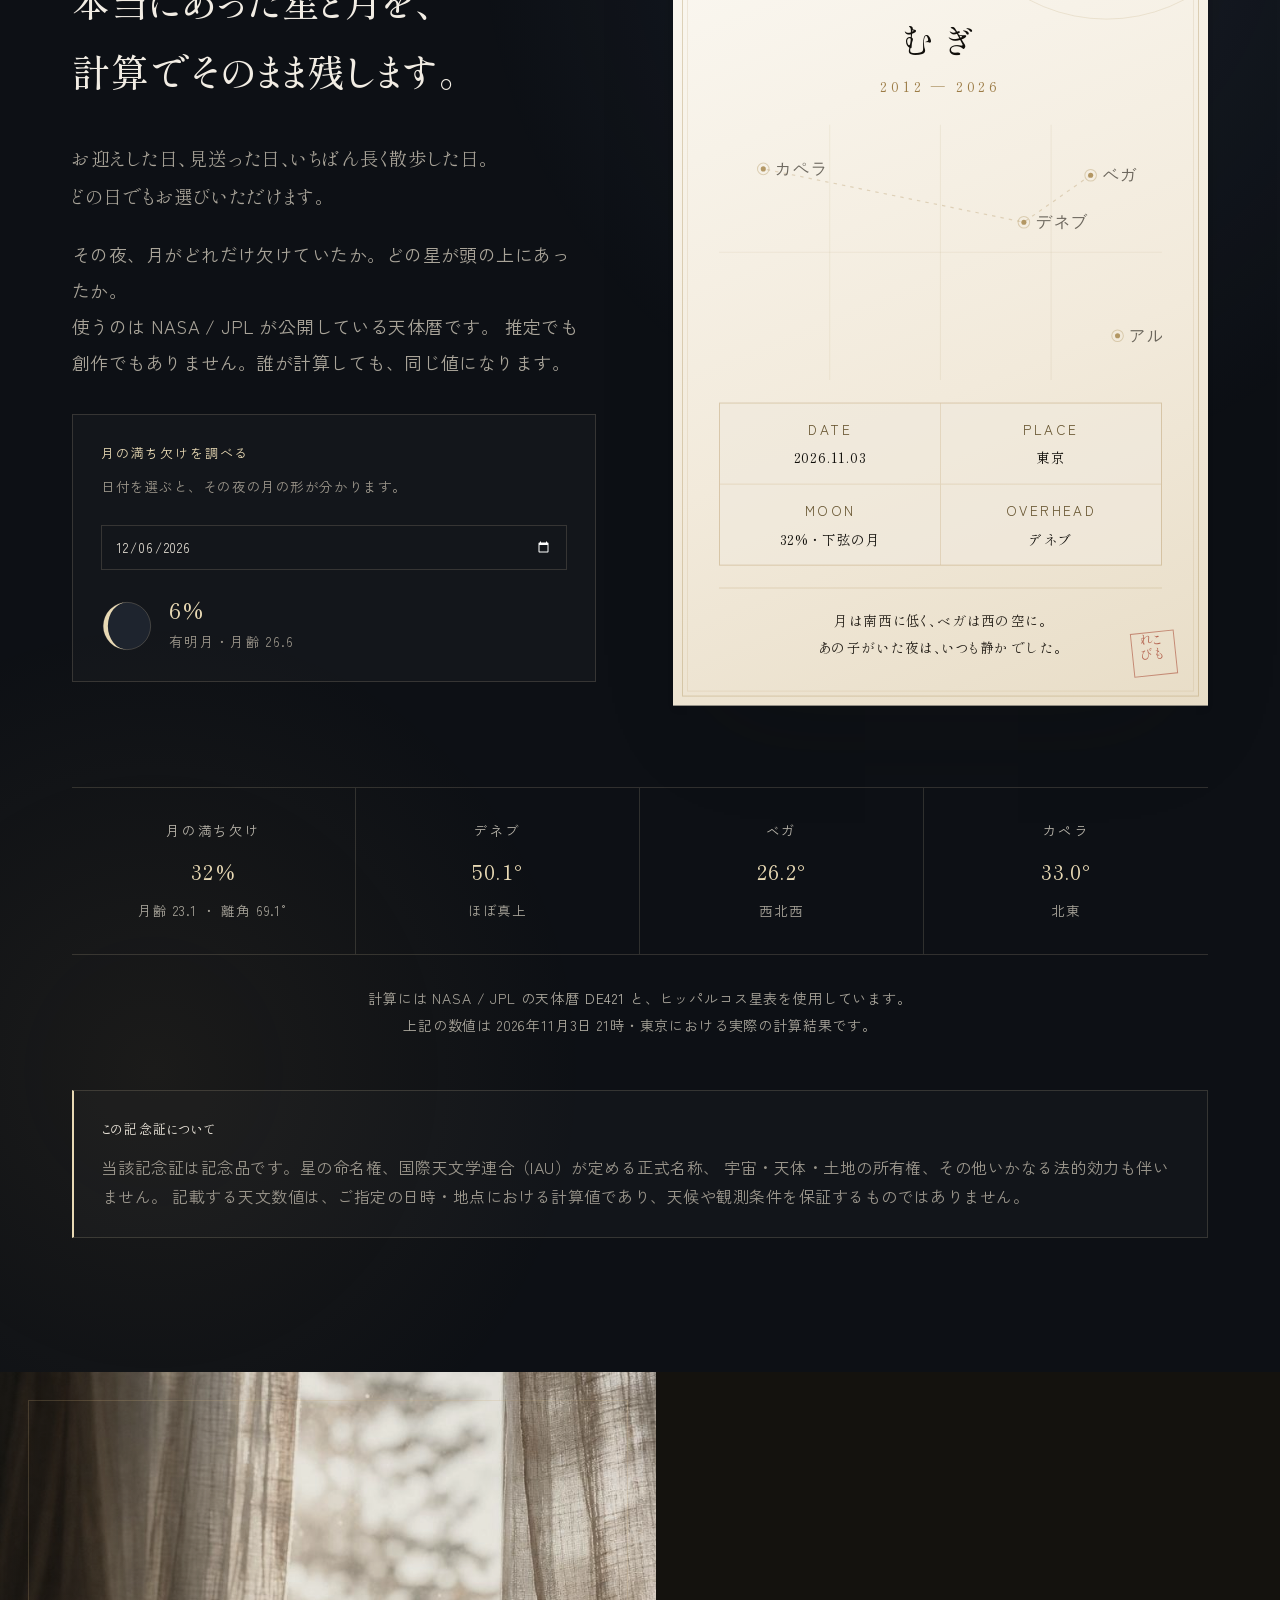
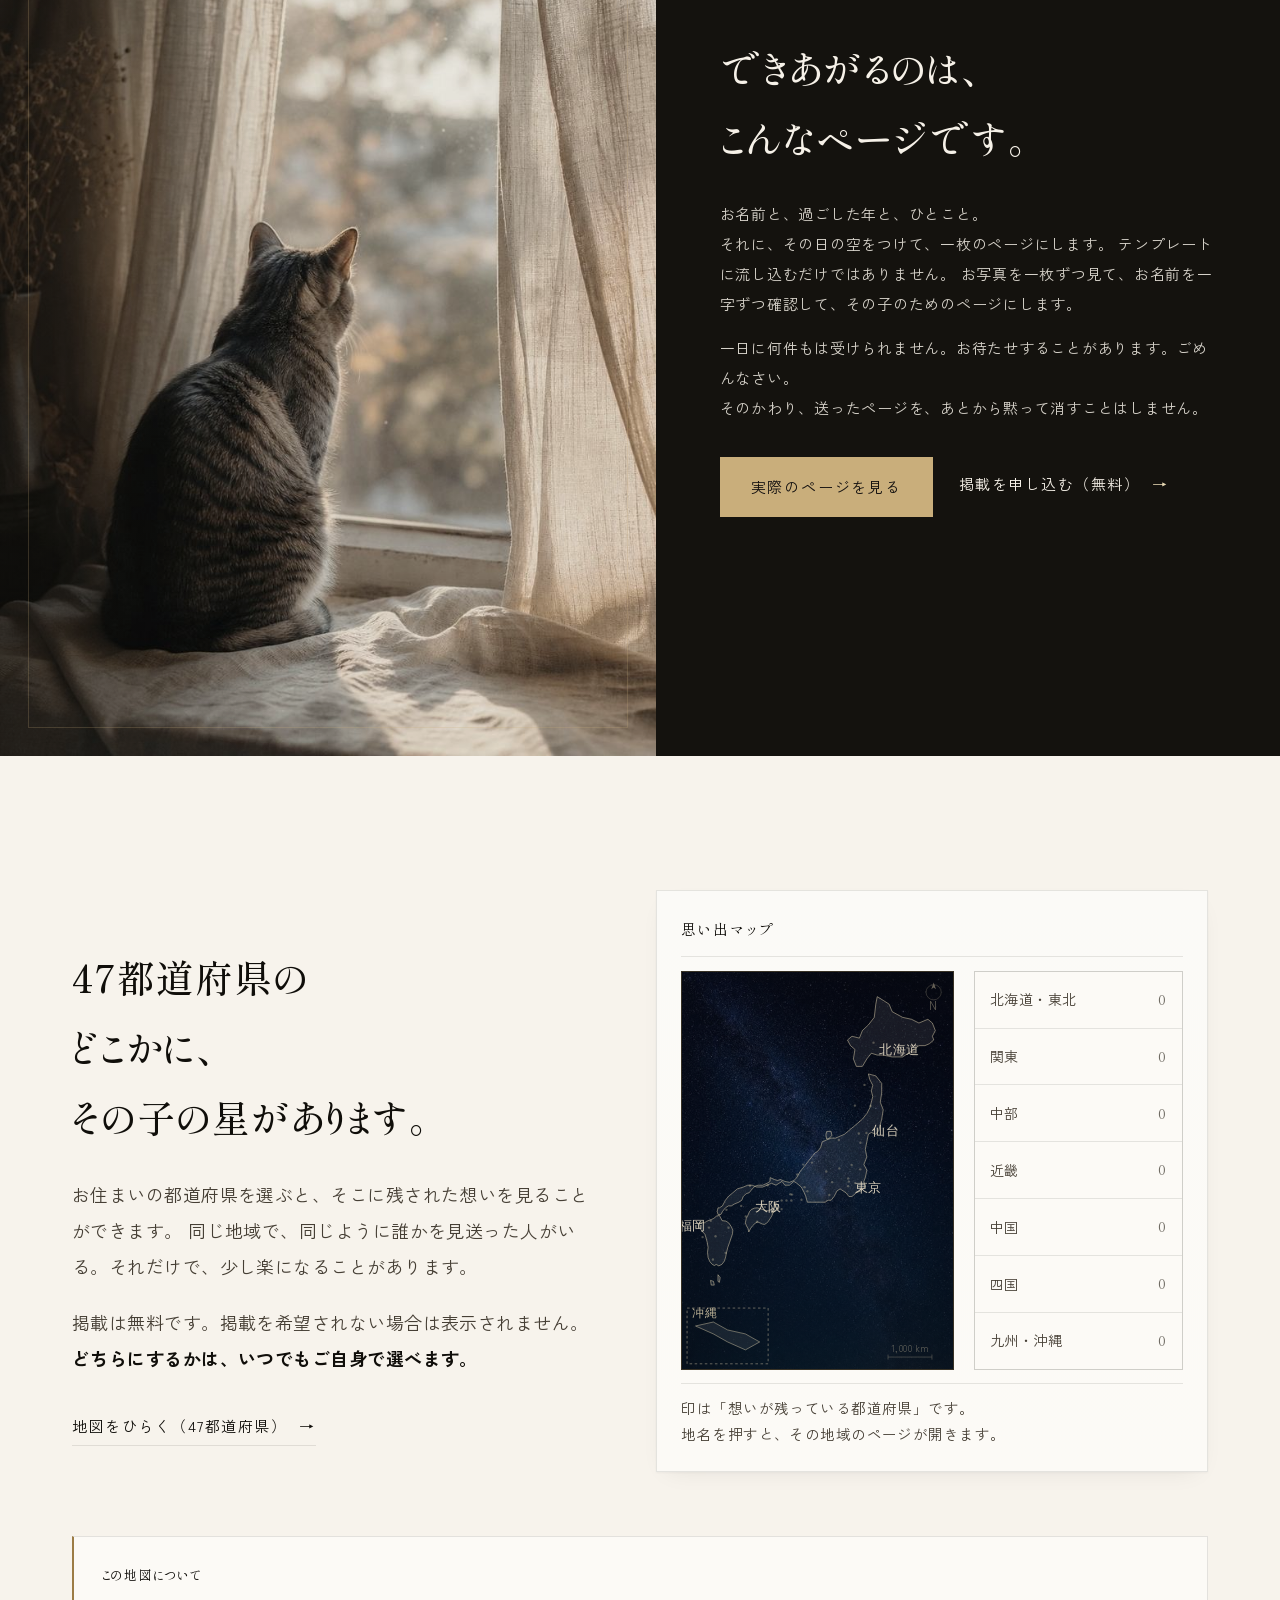
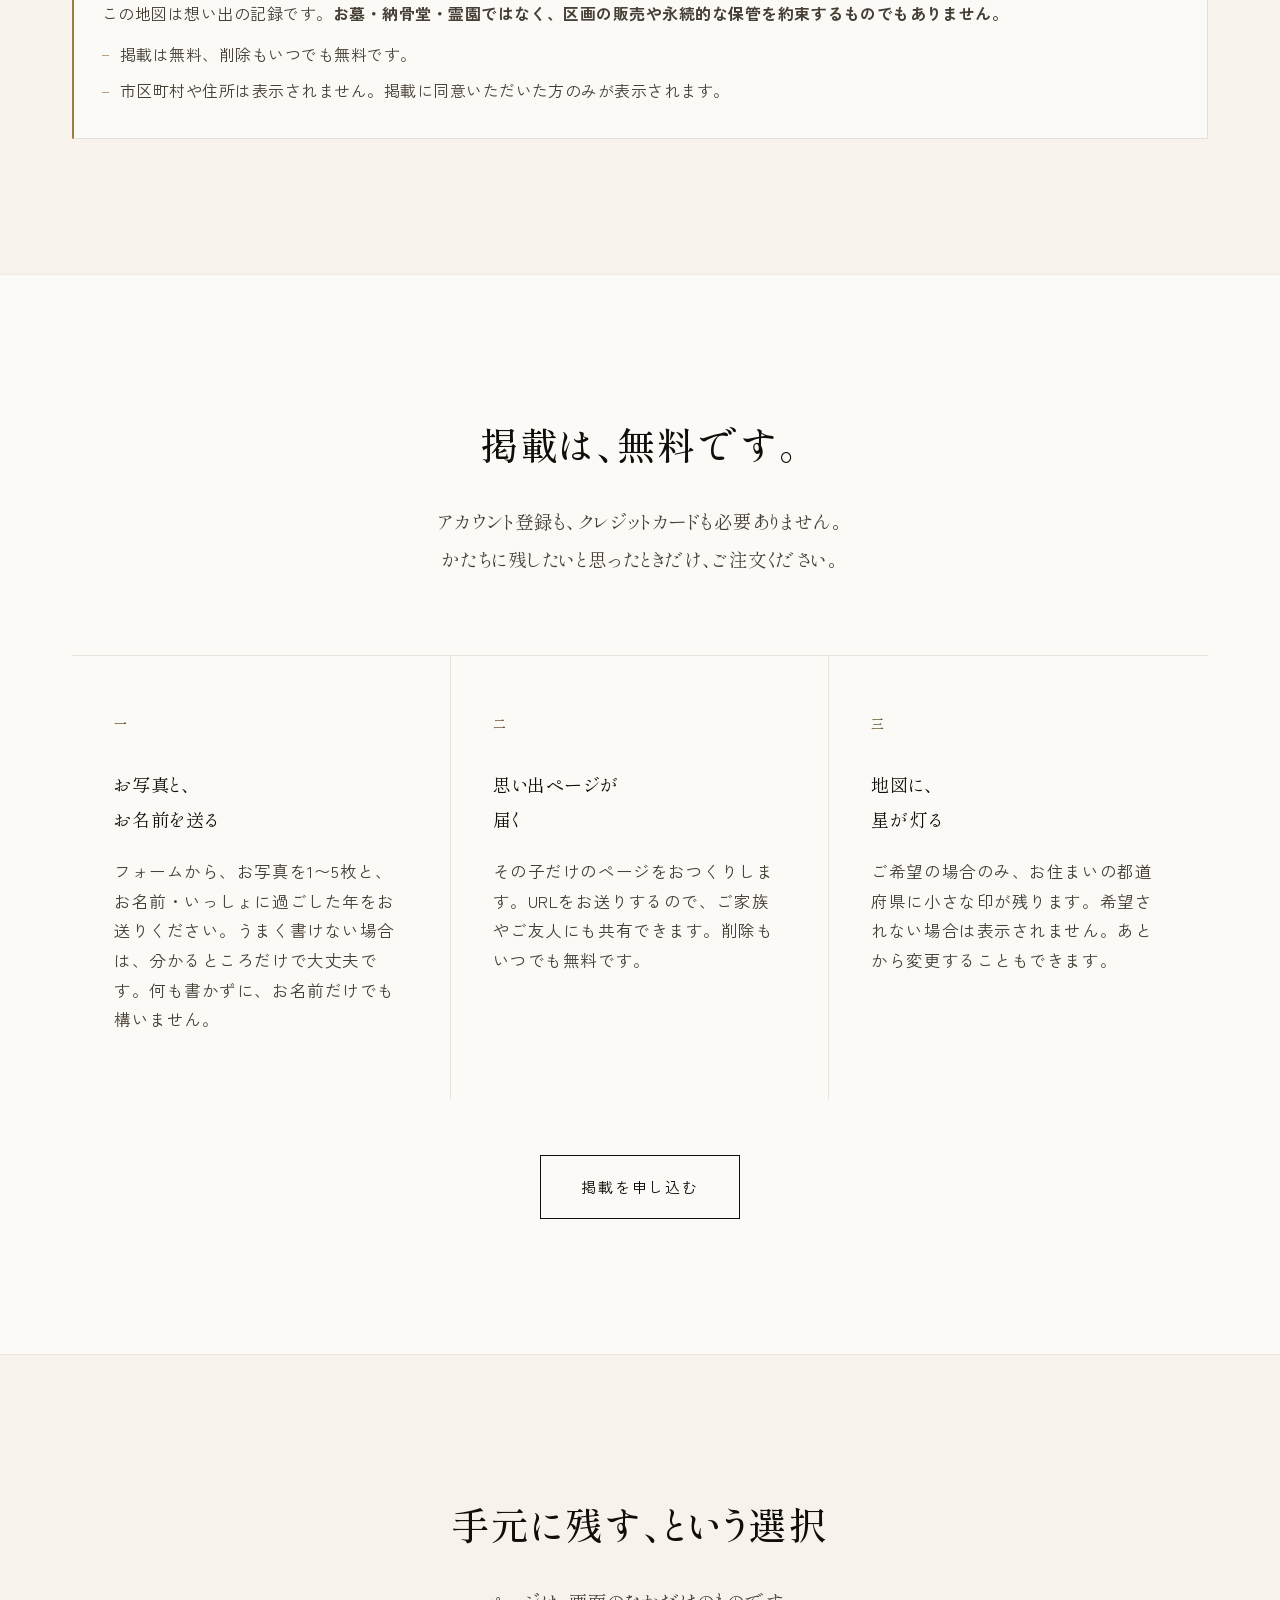
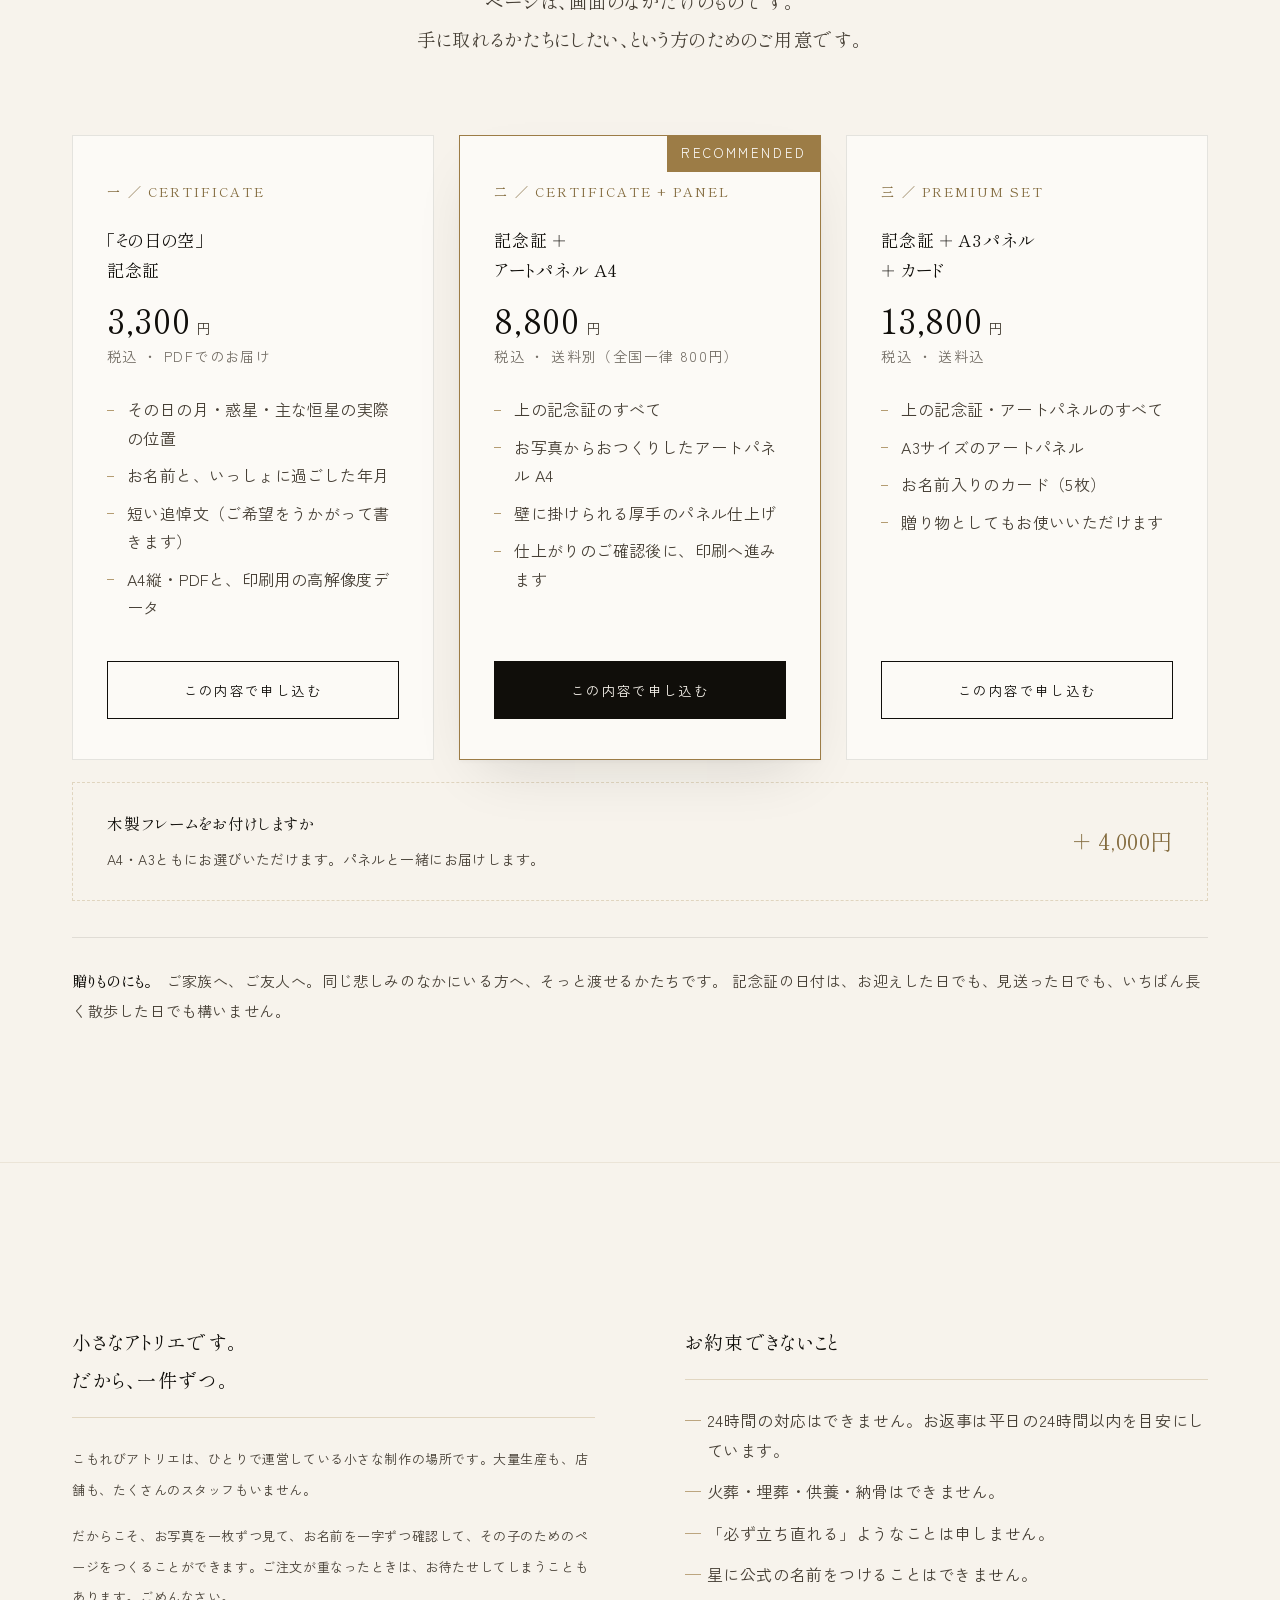
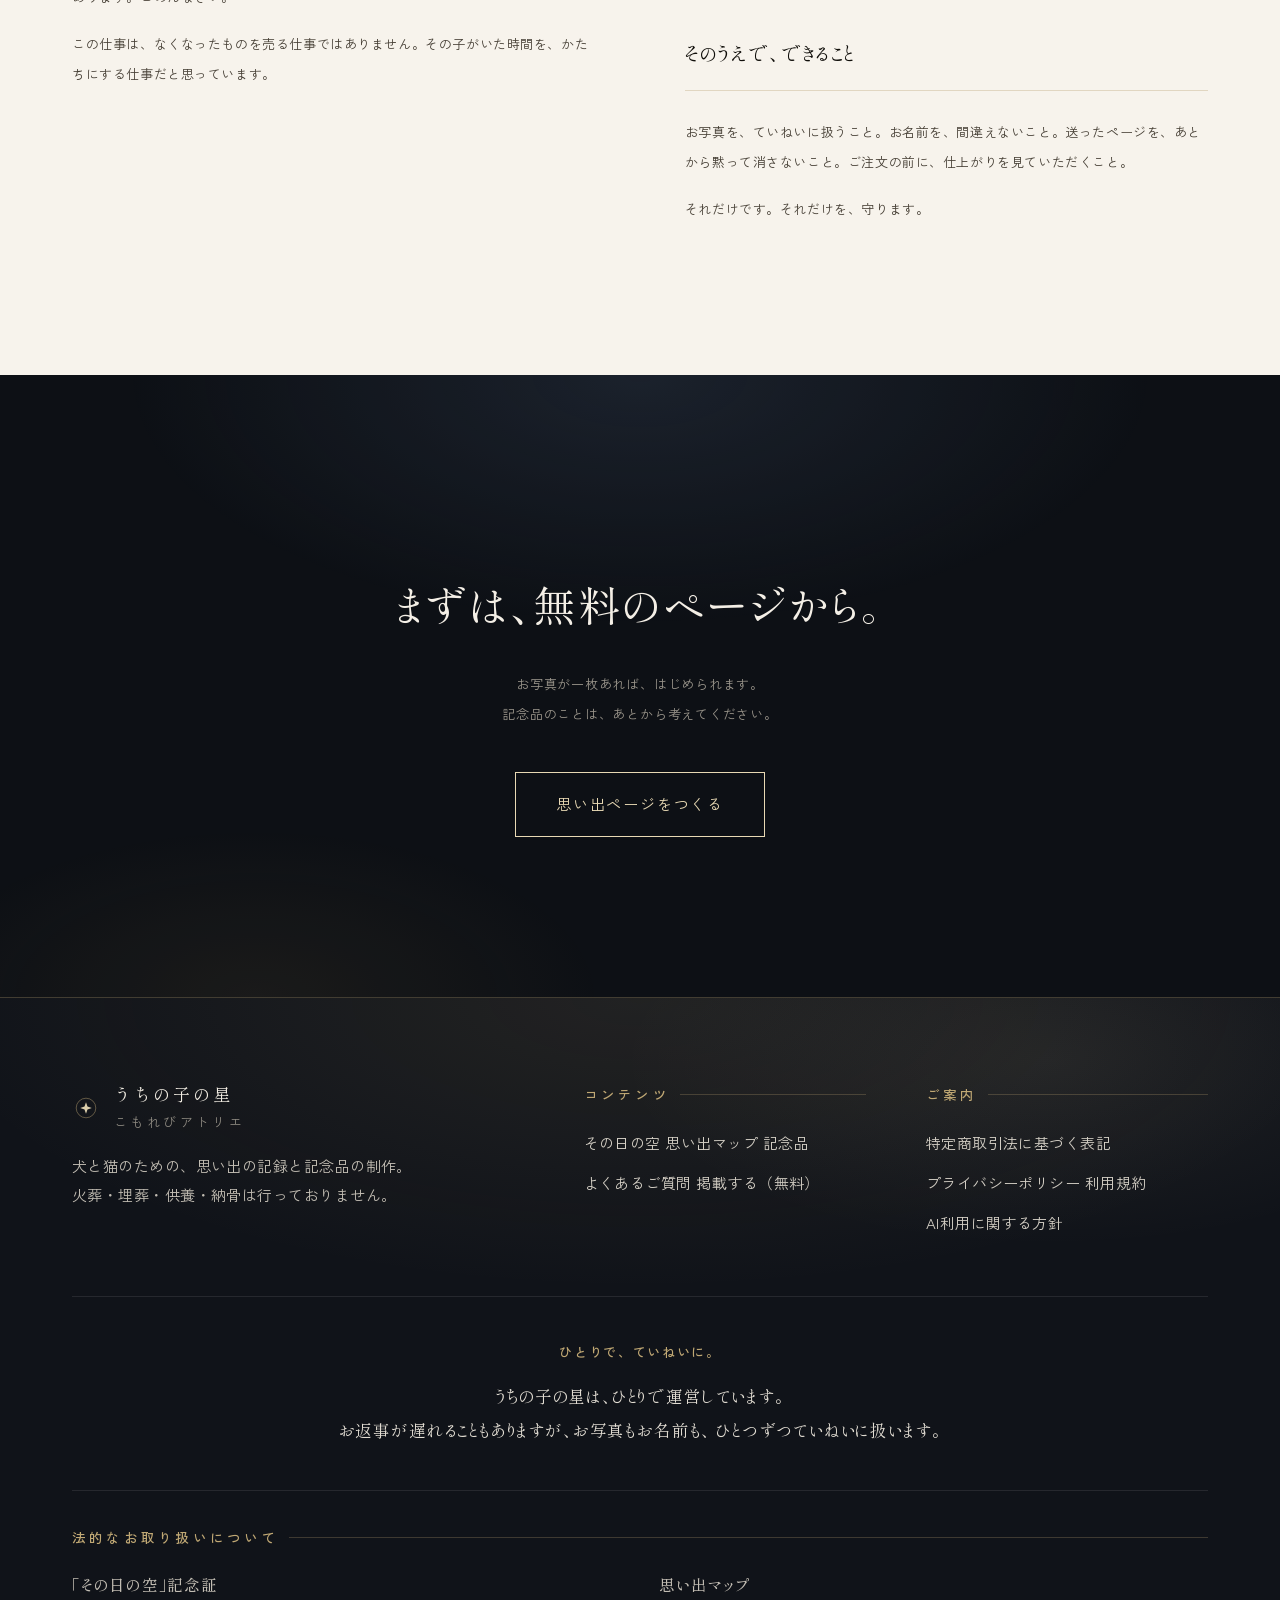
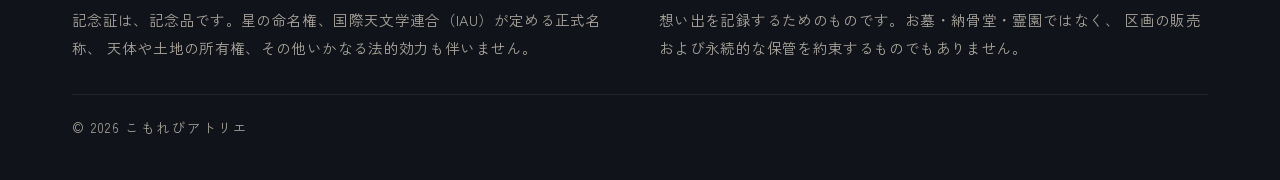
==== commit 114295b0: "yes" ====
--- a/index.html
+++ b/index.html
@@ -15,7 +15,7 @@
 <meta name="theme-color" content="#F7F3EC">
 <link rel="preconnect" href="https://fonts.googleapis.com">
 <link rel="preconnect" href="https://fonts.gstatic.com" crossorigin>
-<link rel="stylesheet" href="https://fonts.googleapis.com/css2?family=Zen+Old+Mincho:wght@400;500;600;700&family=Zen+Kaku+Gothic+New:wght@300;400;500&display=swap">
+<link rel="stylesheet" href="https://fonts.googleapis.com/css2?family=Shippori+Mincho:wght@400;500;600;700;800&family=Zen+Kaku+Gothic+New:wght@300;400;500;700&display=swap">
 <link rel="stylesheet" href="style.css">
 <script type="speculationrules">
 {"prefetch":[{"source":"document","where":{"href_matches":"/*"},"eagerness":"moderate"}]}
@@ -35,7 +35,7 @@
       </svg>
       <span class="mark-tx">
         <span class="jp">うちの子の星</span>
-        <span class="en">KOMOREBI ATELIER</span>
+        <span class="en">こもれびアトリエ</span>
       </span>
     </a>
 
@@ -68,7 +68,7 @@
 
   <div class="wrap hero3-in">
     <div class="hero3-txt">
-      <span class="hero3-eyebrow">FREE PET MEMORIAL ・ 登録無料</span>
+      <span class="hero3-eyebrow">登録無料</span>
 
       <h1 class="hero3-h1">
         <span class="ln"><span>写真1枚で、</span></span>
@@ -95,7 +95,7 @@
 
     <div class="hero3-strip">
       <div><b>会員登録なし</b><span>NO SIGN-UP</span></div>
-      <div><b>写真は1枚から</b><span>ONE PHOTO IS ENOUGH</span></div>
+      <div><b>写真は1枚から</b></div>
       <div><b>ずっと無料</b><span>FREE FOREVER</span></div>
     </div>
   </div>
@@ -125,7 +125,7 @@
   <img src="img/detail-1600.jpg" alt="手と、犬の前足" loading="lazy" width="1600" height="1066">
   <div class="cine-cap">
     <p class="q">いちばん長く一緒にいた時間は、<br>いちばん静かな時間でした。</p>
-    <p class="s">A QUIET MOMENT ・ 2026</p>
+    <p class="s">2026</p>
   </div>
 </div>
 
@@ -139,7 +139,7 @@
       いつでも開ける<em>ページ</em>を、<br>
       ここに置いておきます。
     </p>
-    <div class="quote-by" data-rv="2">KOMOREBI ATELIER</div>
+    <div class="quote-by" data-rv="2">こもれびアトリエ</div>
   </div>
 </section>
 
@@ -149,8 +149,7 @@
     <img src="img/cat-800.jpg" alt="窓辺に座る猫" loading="lazy" width="800" height="1200">
   </div>
   <div class="edit-txt">
-    <div class="edit-num" data-rv>一 ／ ONE PHOTO</div>
-    <span class="lbl" data-rv>NO ACCOUNT NEEDED</span>
+    <div class="edit-num" data-rv>一</div>
     <h2 class="h2" style="margin-top:24px" data-rv="2">会員登録は、<br>いりません。</h2>
     <p data-rv="3">
       パスワードも、ユーザー名も、届かない認証メールもありません。
@@ -181,7 +180,6 @@
 <section class="sec">
   <div class="wrap">
     <div class="sec-head center" data-rv>
-      <span class="lbl center">OUR PRINCIPLES</span>
       <h2 class="h2">三つの、約束</h2>
     </div>
 
@@ -237,7 +235,6 @@
   <div class="cmp-band">実物のページは、こちらにあります。<a href="memory/mugi.html">一例を見る →</a></div>
   <div class="wrap">
     <div class="sec-head center" data-rv style="padding-top:clamp(56px,8vw,92px)">
-      <span class="lbl center">WHY HERE</span>
       <h2 class="h2">無料の追悼サイトを、<br>いくつか見てきました。</h2>
       <p class="lead" style="margin-top:22px">
         無料で写真を残せる場所は、日本にも海外にもたくさんあります。<br>
@@ -341,7 +338,6 @@
     <div class="sky-grid">
       <div data-rv>
         <div class="sec-head" style="margin-bottom:34px">
-          <span class="lbl on-dark">THE SKY OF THAT DAY</span>
           <h2 class="h2" style="margin-top:26px">あの日の夜、その場所の空に<br>本当にあった星と月を、<br>計算でそのまま残します。</h2>
         </div>
         <p class="lead" style="margin-bottom:20px">
@@ -376,7 +372,7 @@
           <div class="cert-orbit" aria-hidden="true"></div>
           <div class="cert-in">
             <div class="cert-top">
-              <span class="cert-brand">KOMOREBI ATELIER</span>
+              <span class="cert-brand">こもれびアトリエ</span>
               <span class="cert-no">No. 0012</span>
             </div>
             <div class="cert-ttl">その日の空</div>
@@ -433,8 +429,6 @@
     <div class="prev-frame" aria-hidden="true"></div>
   </div>
   <div class="prev-txt">
-    <div class="edit-num" data-rv>EXAMPLE</div>
-    <span class="lbl" data-rv>A PAGE FOR ONE</span>
     <h2 class="h2" style="margin:22px 0 26px;color:#F6F1E8" data-rv="2">
       できあがるのは、<br>こんなページです。
     </h2>
@@ -460,7 +454,6 @@
   <div class="wrap">
     <div class="map-wrap">
       <div data-rv>
-        <span class="lbl">MEMORY MAP</span>
         <h2 class="h2" style="margin:26px 0 24px">47都道府県の<br>どこかに、<br>その子の星があります。</h2>
         <p class="body" style="margin-bottom:20px">
           お住まいの都道府県を選ぶと、そこに残された想いを見ることができます。
@@ -509,7 +502,6 @@
 <section class="sec paper2">
   <div class="wrap">
     <div class="sec-head center" data-rv>
-      <span class="lbl center">HOW IT WORKS</span>
       <h2 class="h2">掲載は、無料です。</h2>
       <p class="lead" style="margin-top:22px">
         アカウント登録も、クレジットカードも必要ありません。<br>
@@ -545,7 +537,6 @@
 <section class="sec" id="keepsakes">
   <div class="wrap">
     <div class="sec-head center" data-rv>
-      <span class="lbl center">KEEPSAKES</span>
       <h2 class="h2">手元に残す、という選択</h2>
       <p class="lead" style="margin-top:22px">
         ページは、画面のなかだけのものです。<br>
@@ -622,7 +613,6 @@
   <div class="wrap">
     <div class="about-grid">
       <div class="about-col" data-rv>
-        <span class="lbl">ABOUT</span>
         <h3 style="margin-top:26px">小さなアトリエです。<br>だから、一件ずつ。</h3>
         <p>こもれびアトリエは、ひとりで運営している小さな制作の場所です。大量生産も、店舗も、たくさんのスタッフもいません。</p>
         <p>だからこそ、お写真を一枚ずつ見て、お名前を一字ずつ確認して、その子のためのページをつくることができます。ご注文が重なったときは、お待たせしてしまうこともあります。ごめんなさい。</p>
@@ -630,7 +620,6 @@
       </div>
 
       <div class="about-col" data-rv="2">
-        <span class="lbl">PROMISE</span>
         <h3 style="margin-top:26px">お約束できないこと</h3>
         <ul class="no-list">
           <li>24時間の対応はできません。お返事は平日の24時間以内を目安にしています。</li>
@@ -649,7 +638,6 @@
 <!-- ================= CTA ================= -->
 <section class="cta">
   <div class="wrap cta-in">
-    <span class="lbl center on-dark" data-rv>START HERE</span>
     <h2 style="margin-top:30px" data-rv>まずは、無料のページから。</h2>
     <p data-rv="2">
       お写真が一枚あれば、はじめられます。<br>
@@ -673,7 +661,7 @@
           </svg>
           <span>
             <span class="jp">うちの子の星</span>
-            <span class="en">KOMOREBI ATELIER</span>
+            <span class="en">こもれびアトリエ</span>
           </span>
         </div>
         <p>犬と猫のための、思い出の記録と記念品の制作。<br>
@@ -681,7 +669,7 @@
       </div>
 
       <nav class="ftr-ln" aria-label="コンテンツ">
-        <h4>CONTENTS</h4>
+        <h4>コンテンツ</h4>
         <a href="#sky">その日の空</a>
         <a href="map.html">思い出マップ</a>
         <a href="#keepsakes">記念品</a>
@@ -690,7 +678,7 @@
       </nav>
 
       <nav class="ftr-ln" aria-label="ご案内">
-        <h4>INFORMATION</h4>
+        <h4>ご案内</h4>
         <a href="tokushoho.html">特定商取引法に基づく表記</a>
         <a href="privacy.html">プライバシーポリシー</a>
         <a href="terms.html">利用規約</a>
@@ -722,7 +710,7 @@
           区画の販売および永続的な保管を約束するものでもありません。
         </div>
       </div>
-      <div class="ftr-cr">&copy; <span data-year>2026</span> KOMOREBI ATELIER</div>
+      <div class="ftr-cr">&copy; <span data-year>2026</span> こもれびアトリエ</div>
     </div>
   </div>
 </footer>
--- a/style.css
+++ b/style.css
@@ -2486,3 +2486,104 @@
   ::-webkit-scrollbar-thumb:hover{background:rgba(156,124,70,.55)}
 }
 html{scrollbar-color:rgba(156,124,70,.34) var(--paper);scrollbar-width:thin}
+
+/* ══════════════════════════════════════════════════════════════
+   TYPOGRAPHY CORRECTION — 本文はゴシック、見出しは明朝
+   （明朝の本文は画面では重く潰れるため、可読性を優先）
+   ══════════════════════════════════════════════════════════════ */
+.body,.small,.tiny{
+  font-family:var(--gothic);
+  font-weight:400;
+  letter-spacing:.04em;
+  line-height:1.95;
+}
+/* リード文・引用・大きな見出しは明朝のまま（品格を出す） */
+.lead,.statement-tx,.quote-tx,.cine-cap .q{
+  font-family:var(--mincho);
+}
+
+/* ── 英数字だけの要素は詰め組みを解除（palt は和文専用）── */
+.en,.lbl,.eyebrow,.edit-num,.cert-no,.cert-brand,.ftr-cr,
+.hero3-eyebrow,.kanji-num,.step-num,.price-val,.stats4 b{
+  font-feature-settings:normal;
+}
+
+/* ── 見出しのウェイトを最適化（太すぎず細すぎず）── */
+.display{font-weight:500}
+.h2,.sec-head .h2{font-weight:500}
+.h3{font-weight:500}
+.statement-tx{font-weight:400}
+.lead{font-weight:400}
+
+/* ── 日本語の約物（、。）の直後をわずかに詰める ── */
+.lead,.statement-tx,.quote-tx,.body{
+  hanging-punctuation:allow-end;
+}
+
+/* ══════════════════════════════════════════════════════════════
+   palt と letter-spacing の競合を解消
+   （広い追送りをかける要素では詰め組みを無効化するのが日本語組版の原則）
+   ══════════════════════════════════════════════════════════════ */
+
+/* ① 広い追送り（表示目的）→ 詰め組み OFF・等幅で均一に */
+.cert-name,.cert-ttl,.cert-brand,.cert-no,.jp,.mark-tx .jp,
+.hero3-eyebrow,.lbl,.en,.edit-num,.kanji-num,.step-num,
+.quote-by,.cine-cap .s,.ftr-cr,.more-fold-tx,.cmp-fold-tx{
+  font-feature-settings:normal;
+}
+
+/* ② 詰め組みを使う本文・見出し → 追送りは最小限に */
+.display{letter-spacing:.02em}
+.h2,.sec-head .h2{letter-spacing:.025em}
+.h3{letter-spacing:.022em}
+.lead{letter-spacing:.028em}
+.body,.small,.tiny{letter-spacing:.022em}
+.statement-tx{letter-spacing:.035em}
+
+/* ③ ロゴ・証明書は詰め組み無しで字間を均一に（上質さの要） */
+.mark-tx .jp{letter-spacing:.14em}
+.cert-name{letter-spacing:.18em}
+.cert-ttl{letter-spacing:.2em}
+.cert-brand{letter-spacing:.24em}
+
+/* ── レンダリング品質 ── */
+body{
+  text-rendering:auto;
+  -webkit-font-smoothing:antialiased;
+  -moz-osx-font-smoothing:grayscale;
+  font-synthesis:none;
+  font-optical-sizing:auto;
+}
+
+/* ── 合成ウェイト不具合の是正（700 が効かなくなっていた）── */
+body{font-synthesis:weight style small-caps}
+
+/* ══════════════════════════════════════════════════════════════
+   FINAL TYPOGRAPHY — Shippori Mincho（画面設計の現代明朝）
+   Zen Old Mincho は字面が重く画面で潰れるため変更。
+   本文はゴシックのまま可読性を確保し、サイズを引き上げ。
+   ══════════════════════════════════════════════════════════════ */
+:root{
+  --mincho:"Shippori Mincho","Hiragino Mincho ProN","Hiragino Mincho Pro",
+           "Yu Mincho",YuMincho,"Noto Serif JP",serif;
+  --gothic:"Zen Kaku Gothic New","Hiragino Sans","Hiragino Kaku Gothic ProN",
+           "Yu Gothic",YuGothic,"Noto Sans JP",sans-serif;
+}
+
+/* ── サイズを一段階引き上げ（日本語は大きめが読みやすい）── */
+.body{font-size:18px;line-height:2.0;letter-spacing:.025em}
+.small{font-size:17px;line-height:1.95}
+.tiny{font-size:15.5px;line-height:1.9}
+.lead{font-size:18.5px;line-height:2.05;letter-spacing:.03em}
+.h3{font-size:clamp(19px,2.2vw,24px);line-height:1.88}
+.h2,.sec-head .h2{font-size:clamp(24px,3.2vw,38px);line-height:1.84}
+.display{font-size:clamp(32px,5.6vw,64px)}
+
+/* 本文はゴシック（可読性）、見出し・リードは明朝（品格） */
+.body,.small,.tiny{font-family:var(--gothic);font-weight:400}
+.lead,.statement-tx,.quote-tx,.display,.h2,.h3,.h1{font-family:var(--mincho)}
+
+/* 追送りは控えめに（詰め組みは日本語Google Fontsに存在しないため不要） */
+.body,.small,.tiny{letter-spacing:.025em}
+.lead{letter-spacing:.03em}
+.h2,.sec-head .h2,.h3{letter-spacing:.028em}
